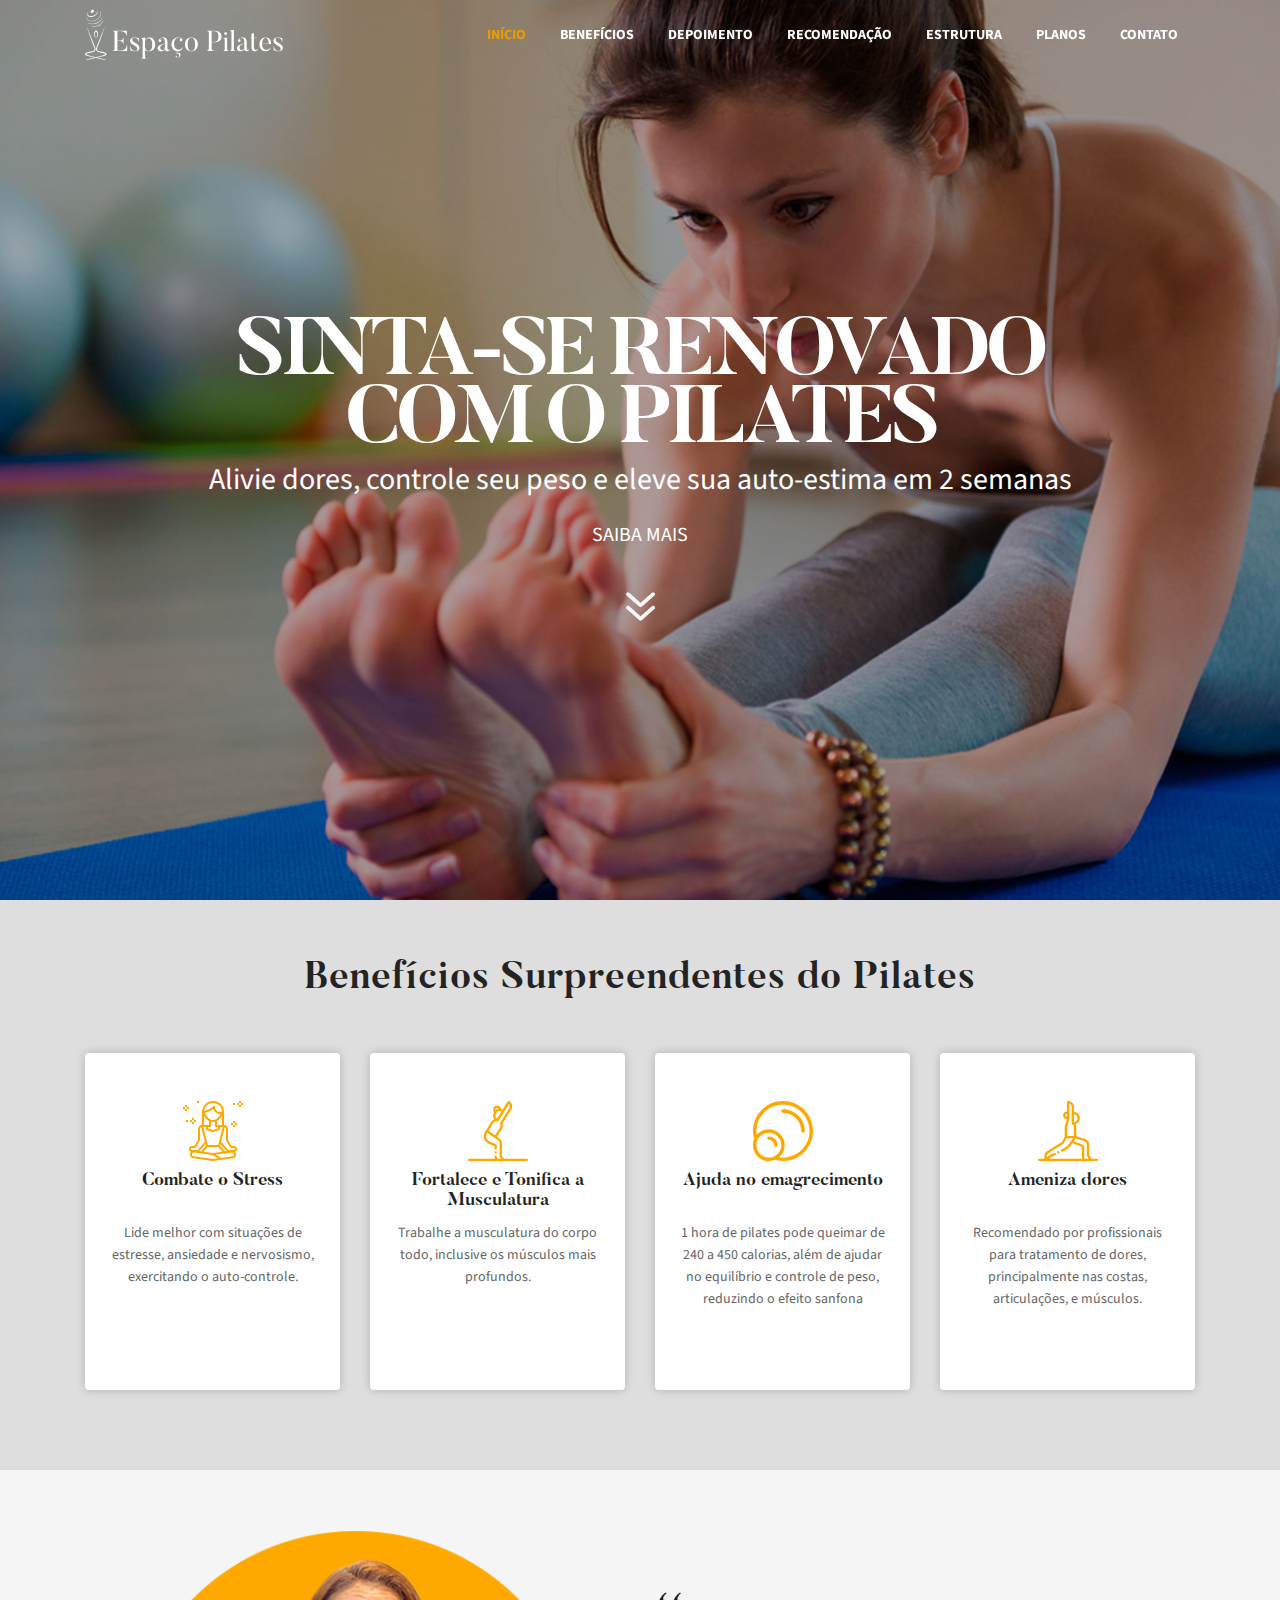
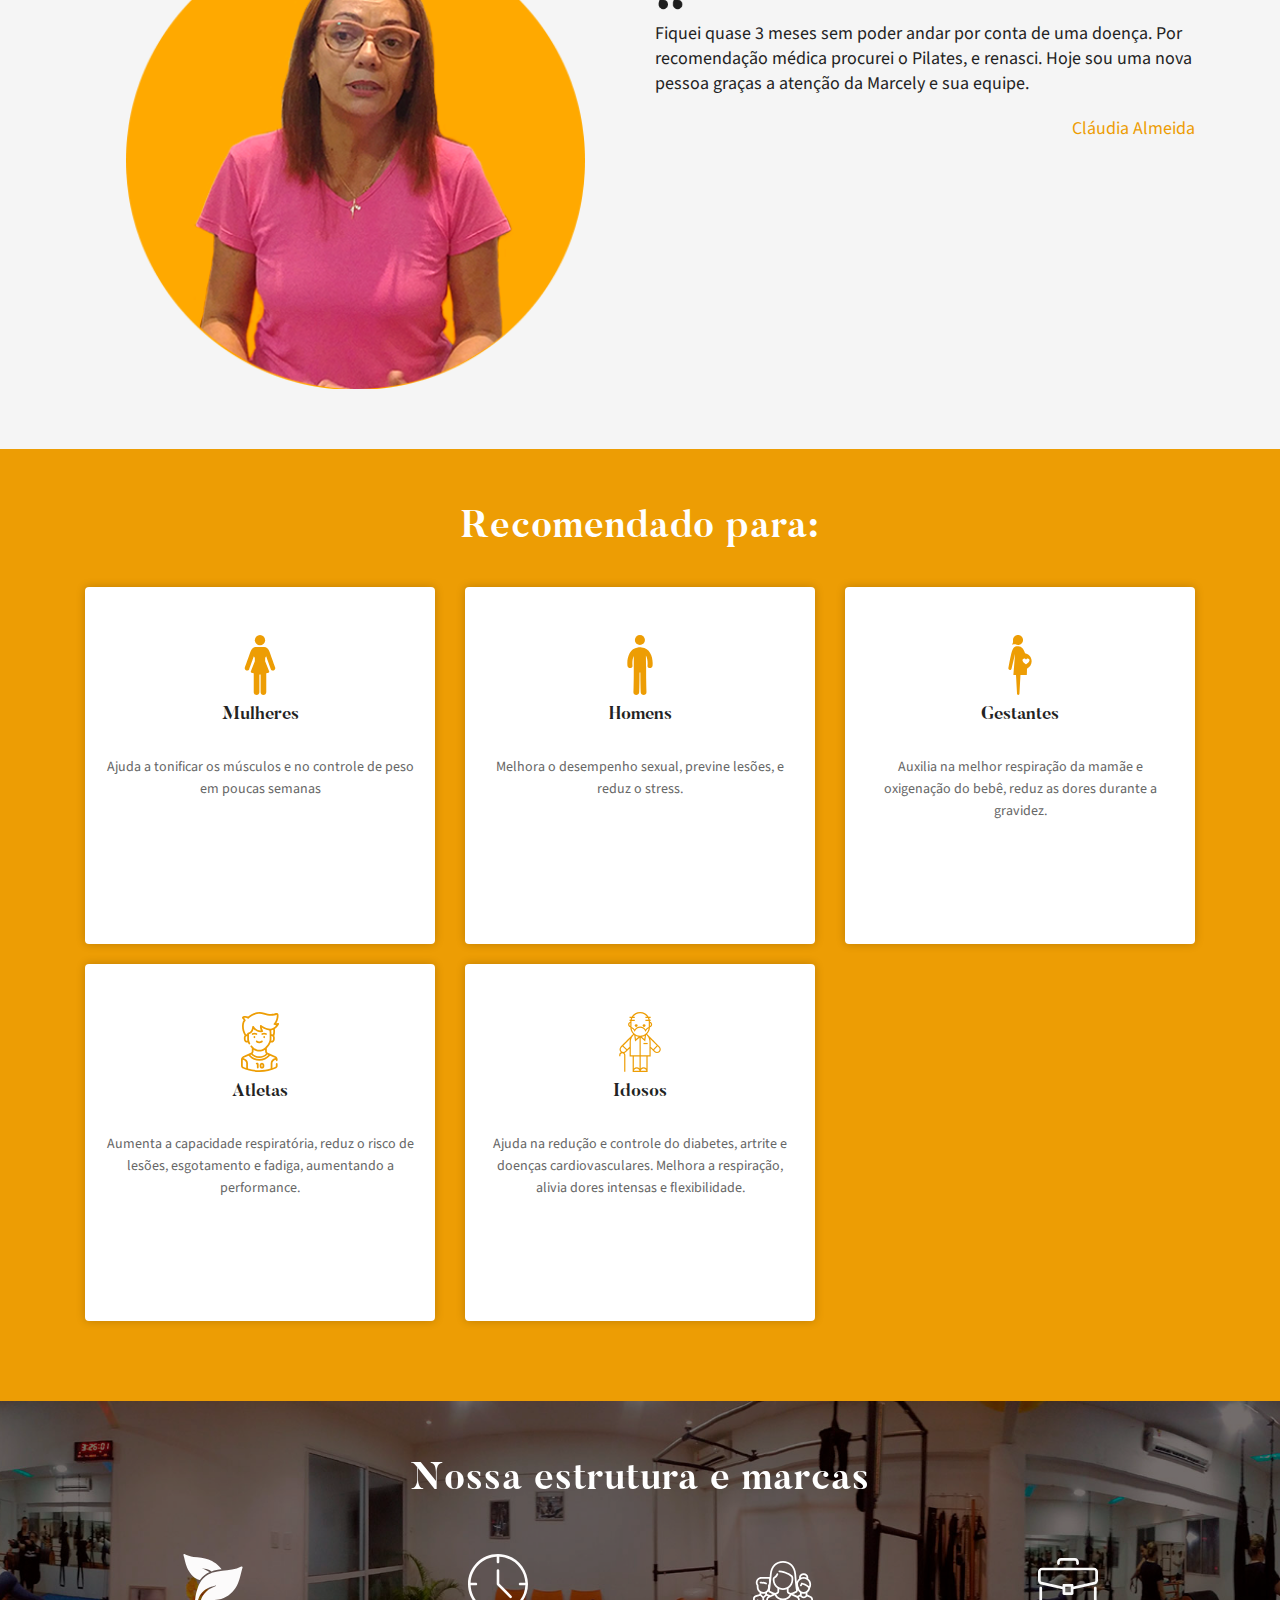
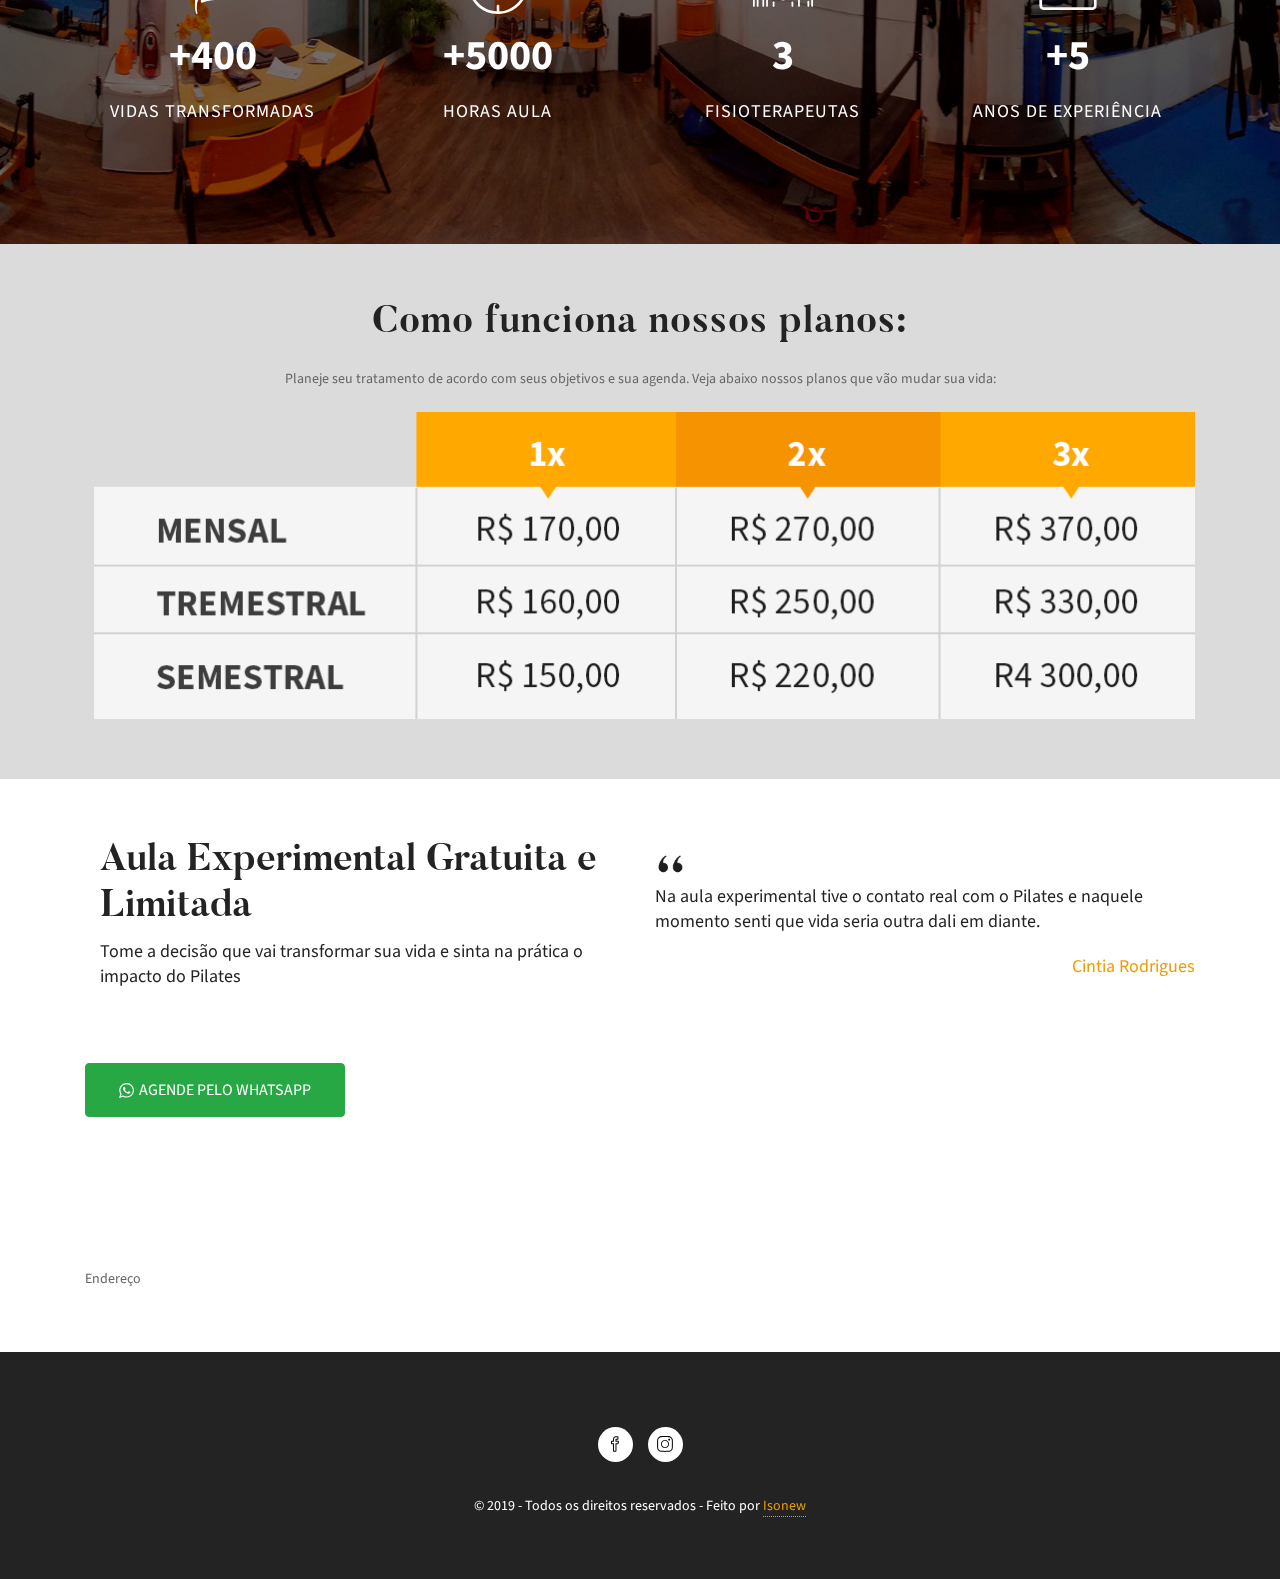
==== index.html @ d8eabe4d "Começo" ====
<!DOCTYPE html>
<html lang="pt-BR">

<head>
    <meta charset="utf-8">
    <meta name="viewport" content="width=device-width, initial-scale=1, shrink-to-fit=no">

    <title>Espaço Pilates - Bem estar e Qualidade de Vida</title>

    <meta name="google-site-verification" content="dijahSDpUQLIMA2-m_rZ0xHG1wcmXDMltN6pI7Lbz-c" />


    <meta name="description"
          content="Seja renovado com o Pilates, alivie dores, controle seu peso e eleve sua auto-estima em 2 semanas. Clique e descubra os benefícios do Pilates. Aula experimental gratuita limitada.">
    <meta name="keywords" content="pilates, fisioterapia, saúde, bem estar, auto-estima">
    <meta name="theme-color" content="#fff">
    <meta property="og:locale" content="pt_BR">
    <meta property="og:url" content="espacopilatesbelem.com.br">
    <meta property="og:title" content="Espaço Pilates - Bem estar e Qualidade de Vida">
    <meta property="og:site_name" content="Espaço Pilates - Bem estar e Qualidade de Vida">
    <meta property="og:description"
          content="Seja renovado com o Pilates, alivie dores, controle seu peso e eleve sua auto-estima em 2 semanas. Clique e descubra os benefícios do Pilates. Aula experimental gratuita limitada.">
    <meta property="og:image" content="https://espacopilatesbelem.com.br/assets/img/Facebook-og.jpg">
    <meta property="og:image:type" content="image/jpeg">
    <meta property="og:image:width" content="1200">
    <meta property="og:image:height" content="628">
    <meta property="og:type" content="website">
    <meta name="robots" content="index, follow">


    <link rel="icon" href="assets/img/favicon.png" type="image/x-icon"/>
    <link rel="shortcut icon" href="assets/img/favicon.png" type="image/x-icon"/>

    <link rel="stylesheet" type="text/css" href="assets/css/style.css">

    <script type='application/ld+json'>{
        "@context": "https:\/\/schema.org",
        "@type": "Organization",
        "url": "https:\/\/espacopilatesbelem.com.br\/",
        "sameAs": [
            "https:\/\/www.facebook.com\/espacopilatesbel\/",
            "https:\/\/www.instagram.com\/espacopilatesbelem\/"
        ],
        "@id": "https:\/\/espacopilatesbelem.com.br\/#organization",
        "name": "Espaço Pilates - Bem estar e Qualidade de Vida",
        "logo": "https:\/\/espacopilatesbelem.com.br\/assets\/img\/lgo-m.png"
    }</script>

    <!-- Google Tag Manager -->
    <script>(function(w,d,s,l,i){w[l]=w[l]||[];w[l].push({'gtm.start':
            new Date().getTime(),event:'gtm.js'});var f=d.getElementsByTagName(s)[0],
        j=d.createElement(s),dl=l!='dataLayer'?'&l='+l:'';j.async=true;j.src=
        'https://www.googletagmanager.com/gtm.js?id='+i+dl;f.parentNode.insertBefore(j,f);
    })(window,document,'script','dataLayer','GTM-WGPVQK9');</script>
    <!-- End Google Tag Manager -->

    <!-- Global site tag (gtag.js) - Google Analytics -->
    <script async src="https://www.googletagmanager.com/gtag/js?id=UA-135475677-1"></script>
    <script>
        window.dataLayer = window.dataLayer || [];
        function gtag(){dataLayer.push(arguments);}
        gtag('js', new Date());

        gtag('config', 'UA-135475677-1');
    </script>
    <!-- Facebook Pixel Code -->
    <script>
        !function(f,b,e,v,n,t,s)
        {if(f.fbq)return;n=f.fbq=function(){n.callMethod?
            n.callMethod.apply(n,arguments):n.queue.push(arguments)};
            if(!f._fbq)f._fbq=n;n.push=n;n.loaded=!0;n.version='2.0';
            n.queue=[];t=b.createElement(e);t.async=!0;
            t.src=v;s=b.getElementsByTagName(e)[0];
            s.parentNode.insertBefore(t,s)}(window, document,'script',
            'https://connect.facebook.net/en_US/fbevents.js');
        fbq('init', '808171399583040');
        fbq('track', 'PageView');
    </script>
</head>
<body>
<noscript><img height="1" width="1" style="display:none"
               src="https://www.facebook.com/tr?id=808171399583040&ev=PageView&noscript=1"
/></noscript>

<!-- End Facebook Pixel Code -->
<!-- Google Tag Manager (noscript) -->
<noscript><iframe src="https://www.googletagmanager.com/ns.html?id=GTM-WGPVQK9"
                  height="0" width="0" style="display:none;visibility:hidden"></iframe></noscript>
<!-- End Google Tag Manager (noscript) -->
<header id="header-wrap">
    <nav class="navbar navbar-expand-lg fixed-top scrolling-navbar indigo">
        <div class="container">
            <div class="navbar-header">
                <button class="navbar-toggler" type="button" data-toggle="collapse" data-target="#main-navbar"
                        aria-controls="main-navbar"
                        aria-expanded="false" aria-label="Toggle navigation">
                    <span class="navbar-toggler-icon"></span>
                    <span class="icon-menu"></span>
                    <span class="icon-menu"></span>
                    <span class="icon-menu"></span>
                </button>
                <a href="/" class="navbar-brand"><img
                        src="assets/img/lgo-w.png"
                        alt="Espaço Pilates Belém" title="Espaço Pilates Belém"></a>
                <a href="/" class="navbar-brand-alt"><img
                        src="assets/img/lgo-m.png"
                        alt="Espaço Pilates Belém" title="Espaço Pilates Belém"></a>
            </div>
            <div class="collapse navbar-collapse" id="main-navbar">
                <ul class="onepage-nev navbar-nav mr-auto w-100 justify-content-end clearfix">
                    <li class="nav-item active">
                        <a class="nav-link" href="#hero-area">
                            Início
                        </a>
                    </li>
                    <li class="nav-item">
                        <a class="nav-link" href="#beneficios">
                            Benefícios
                        </a>
                    </li>
                    <li class="nav-item">
                        <a class="nav-link" href="#depoimento">
                            Depoimento
                        </a>
                    </li>
                    <li class="nav-item">
                        <a class="nav-link" href="#recomendacao">
                            Recomendação
                        </a>
                    </li>
                    <li class="nav-item">
                        <a class="nav-link" href="#estrutura">
                            Estrutura
                        </a>
                    </li>
                    <li class="nav-item">
                        <a class="nav-link" href="#planos">
                           Planos
                        </a>
                    </li>
                    <li class="nav-item">
                        <a class="nav-link" href="#contato">
                            Contato
                        </a>
                    </li>
                </ul>
            </div>
        </div>
        <ul class="onepage-nev mobile-menu">
            <li>
                <a href="#inicio">inicio</a>
            </li>
            <li>
                <a href="#beneficios">
                    Benefícios
                </a>
            </li>
            <li>
                <a href="#depoimentos">Depoimento</a>
            </li>
            <li>
                <a href="#recomendacao">Recomendação</a>
            </li>
            <li>
                <a href="#estrutura">Estrutura</a>
            </li>
            <li>
                <a href="#planos">Planos</a>
            </li>
            <li>
                <a href="#contato">Contato</a>
            </li>
        </ul>
    </nav>
    <div id="hero-area" class="hero-area-bg">
        <div class="overlay"></div>
        <div class="container">
            <div class="row">
                <div class="col-md-12 col-sm-12 text-center">
                    <div class="contents">
                      <!--  <a href="/" class="lgo-center"><img
                       src="assets/img/simbol.png"
                       alt="Espaço Pilates Belém" title="Espaço Pilates Belém"></a>-->
                        <h1 class="head-title">Sinta-se Renovado<br> Com o Pilates</h1>
                        <p class="script-font">Alivie dores, controle seu peso e eleve sua auto-estima  em 2 semanas</p>
                        <div class="header-button">
                            <p class="arrow-b">Saiba Mais</p>
                            <a href="#beneficios"><img class="arrow bounce" src="assets/img/arrow.png"></a>
                        </div>
                    </div>
                </div>
            </div>
        </div>
    </div>
    <!-- Hero Area End -->

</header>
<!-- Header Area wrapper End -->

<!-- Services Section Start -->
<section id="beneficios" class="services section-padding" style="background: #DEDEDE">
    <h2 class="section-title">Benefícios Surpreendentes do Pilates
    </h2>
    <div class="container" style="text-align: justify; padding-bottom: 30px;">
    </div>
    <div class="container">
        <div class="row">
            <!-- Services item -->
            <div class="col-md-6 col-lg-3 col-xs-12" style="margin-bottom: 20px;">
                <div class="services-item">
                    <div class="icon">
                        <img src="assets/img/b01.svg" alt="Beneficio 1">
                    </div>
                    <div class="services-content">
                        <h3>Combate o Stress</h3>
                        <p>Lide melhor com situações de estresse, ansiedade e nervosismo,  exercitando o auto-controle.</p>
                    </div>
                </div>
            </div>
            <!-- Services item -->
            <div class="col-md-6 col-lg-3 col-xs-12" style="margin-bottom: 20px;">
                <div class="services-item">
                    <div class="icon">
                        <img src="assets/img/b02.svg" alt="Beneficio 2">
                    </div>
                    <div class="services-content">
                        <h3>Fortalece e Tonifica a Musculatura</h3>
                        <p>Trabalhe a musculatura do corpo todo, inclusive os músculos mais profundos.</p>
                    </div>
                </div>
            </div>
            <!-- Services item -->
            <div class="col-md-6 col-lg-3 col-xs-12" style="margin-bottom: 20px;">
                <div class="services-item">
                    <div class="icon">
                        <img src="assets/img/b03.svg" alt="Beneficio 3">
                    </div>
                    <div class="services-content">
                        <h3>Ajuda no emagrecimento</h3>
                        <p>1 hora de pilates pode queimar de 240 a 450 calorias, além de ajudar no equilíbrio e controle de peso, reduzindo o efeito sanfona</p>
                    </div>
                </div>
            </div>

            <div class="col-md-6 col-lg-3 col-xs-12" style="margin-bottom: 20px;">
                <div class="services-item">
                    <div class="icon">
                        <img src="assets/img/b04.svg" alt="Beneficio 4">
                    </div>
                    <div class="services-content">
                        <h3>Ameniza dores</h3>
                        <p>Recomendado por profissionais para tratamento de dores, principalmente nas costas, articulações, e músculos.
                        </p>
                    </div>
                </div>
            </div>
        </div>
    </div>
</section>

<!-- sobre Section Start -->
<section id="depoimento" class="section-padding">
    <div class="container">
        <div class="row">
            <div class="col-lg-6 col-md-6 col-sm-12 col-xs-12">
                <div class="img-thumb">
                    <img src="assets/img/Depoimento.png" style="width:100%;max-width: 85%" alt="Depoimento">
                </div>
            </div>
            <div class="col-lg-6 col-md-6 col-sm-12 col-xs-12">
                <div class="profile-wrapper">
                    <span></span>
                    <p>Fiquei quase 3 meses sem poder andar por conta de uma doença. Por recomendação médica procurei o Pilates, e renasci. Hoje sou uma nova pessoa graças a atenção da Marcely e sua equipe.</p>
                    <p class="d-nome">Cláudia Almeida</p>
                </div>

            </div>
        </div>
    </div>
</section>


<!-- Services Section Start -->
<section id="recomendacao" class="services section-padding">
    <h2 class="section-title" style="color: #fff!important;margin-bottom: 40px">Recomendado para:</h2>

    <div class="container">
        <div class="row">
            <!-- Services item -->
            <div class="col-md-4 col-lg-4 col-xs-12" style="margin-bottom: 20px;">
                <div class="services-item">
                    <div class="icon">
                        <img src="assets/img/girl.svg" alt="Beneficio 1">
                    </div>
                    <div class="services-content">
                        <h3>Mulheres</h3>
                        <p>Ajuda a tonificar os músculos e no controle de peso em poucas semanas</p>
                    </div>
                </div>
            </div>
            <!-- Services item -->
            <div class="col-md-4 col-lg-4 col-xs-12" style="margin-bottom: 20px;">
                <div class="services-item">
                    <div class="icon">
                        <img src="assets/img/standing-up-man-.svg" alt="Beneficio 1">
                    </div>
                    <div class="services-content">
                        <h3>Homens</h3>
                        <p>Melhora o desempenho sexual, previne lesões, e reduz o stress.</p>
                    </div>
                </div>
            </div>
            <!-- Services item -->
            <div class="col-md-4 col-lg-4 col-xs-12" style="margin-bottom: 20px;">
                <div class="services-item">
                    <div class="icon">
                        <img src="assets/img/pregnant-woman.svg" alt="Beneficio 1">
                    </div>
                    <div class="services-content">
                        <h3>Gestantes</h3>
                        <p>Auxilia na melhor respiração da mamãe e oxigenação do bebê, reduz as dores durante a gravidez.
                        </p>
                    </div>
                </div>
            </div>

            <div class="col-md-4 col-lg-4 col-xs-12" style="margin-bottom: 20px;">
                <div class="services-item">
                    <div class="icon">
                        <img src="assets/img/soccer-player.svg" alt="Beneficio 1">
                    </div>
                    <div class="services-content">
                        <h3>Atletas</h3>
                        <p>Aumenta a capacidade respiratória, reduz o risco de lesões, esgotamento e fadiga, aumentando a performance.</p>
                    </div>
                </div>
            </div>

            <div class="col-md-4 col-lg-4 col-xs-12" style="margin-bottom: 20px;">
                <div class="services-item">
                    <div class="icon">
                        <img src="assets/img/old-man.svg" alt="Beneficio 1">
                    </div>
                    <div class="services-content">
                        <h3>Idosos</h3>
                        <p>Ajuda na redução e controle do diabetes, artrite e doenças cardiovasculares. Melhora a respiração, alivia dores intensas e flexibilidade.
                        </p>
                    </div>
                </div>
            </div>
        </div>
    </div>
</section>

<section id="estrutura" class="counter-section section-padding">
    <h2 class="section-title" style="color: #fff!important;">Nossa estrutura e marcas</h2>
    <div class="container">
        <div class="row">
            <div class="col-md-3 col-sm-6 work-counter-widget text-center">
                <div class="counter">
                    <div class="icon"><img
                            src="assets/img/m1.svg"
                            style="width:60px; height:60px;" alt="Entrega"></div>
                    <div class="counterUp mais">400</div>
                    <p>Vidas transformadas</p>
                </div>
            </div>

            <div class="col-md-3 col-sm-6 work-counter-widget text-center">
                <div class="counter">
                    <div class="icon"><img
                            src="assets/img/m2.svg"
                            style="width:60px; height:60px;" alt="Experiência"></div>
                    <div class="counterUp mais">5000</div>
                    <p>horas aula</p>
                </div>
            </div>

            <div class="col-md-3 col-sm-6 work-counter-widget text-center">
                <div class="counter">
                    <div class="icon"><img class="r03"
                                           src="assets/img/m3.svg"
                                           style="width:60px; height:60px;" alt="Número um em São Luis"></div>
                    <div class="counterUp">3</div>
                    <p>Fisioterapeutas</p>
                </div>
            </div>

            <div class="col-md-3 col-sm-6 work-counter-widget text-center">
                <div class="counter">
                    <div class="icon"><img
                            src="assets/img/m4.svg"
                            style="width: 60px; height: 60px" alt="Referência em qualidade"></div>
                    <div class="counterUp mais">5</div>
                    <p>Anos de experiência</p>
                </div>
            </div>
        </div>
    </div>
</section>

<section id="planos" class="counter-section section-padding">
    <h2 class="section-title">Como funciona nossos planos:</h2>
    <p style="text-align: center; margin-bottom: 20px">Planeje seu tratamento de acordo com seus objetivos e sua agenda. Veja abaixo nossos planos que vão mudar sua vida:
    </p>
    <div class="container">
        <div class="row">
            <div class="col-lg-12">
              <img class="planos-desk" src="assets/img/planos.png" alt="Planos">
            </div>
        </div>
    </div>
</section>


<section id="contato" class="section-padding">
    <div class="contato-form">
        <div class="container">
            <div class="row contato-form-area">
                <div class="col-md-6 col-lg-6 col-sm-12">
                    <div class="contato-block">
                        <h2>Aula Experimental Gratuita e Limitada</h2>
                        <p class="t-c">Tome a decisão que vai transformar sua vida e sinta na prática o impacto do Pilates</p>
                        <div class="row">
                            <a class="btn  btn-success btn-lg" style="margin-top: 10%"
                               onClick="fbq('track', 'Whatsapp-home');" id="whatsapp-home"
                               href="https://api.whatsapp.com/send?phone=+559184132294&text=Te%20conheci%20pela%20internet.%20Quero%20mais%20informa%C3%A7%C3%B5es."><img
                                    style="width: 15px; height: 15px; margin-right: 5px" src="data:image/svg+xml;base64,
                               [base64]">Agende pelo Whatsapp</a>
                        </div>
                    </div>
                </div>
                <div class="col-md-6 col-lg-6 col-sm-12">
                    <div class="footer-right-area">
                        <div class="profile-wrapper">
                            <span></span>
                            <p>Na aula experimental tive o contato real com o Pilates e naquele momento senti que vida seria outra dali em diante.</p>
                            <p class="d-nome">Cintia Rodrigues</p>
                        </div>
                    </div>
                </div>
                 <div class="col-md-12">
                     <object style="border:0; height: 450px; width: 100%;"
                             data="https://www.google.com/maps/embed?pb=!1m18!1m12!1m3!1d3988.555953709245!2d-48.47093098465901!3d-1.4413361362229276!2m3!1f0!2f0!3f0!3m2!1i1024!2i768!4f13.1!3m3!1m2!1s0x92a48c1755d81843%3A0x40f78cef1a746e68!2sTravessa+Curuz%C3%BA%2C+1416+-+Marco%2C+Bel%C3%A9m+-+PA%2C+66085-431!5e0!3m2!1spt-BR!2sbr!4v1551386532780">
                         Endereço
                     </object>
                 </div>
            </div>
        </div>
    </div>
</section>
<!-- contato Section End -->

<!-- Footer Section Start -->
<footer class="footer-area section-padding">
    <div class="container">
        <div class="row">
            <div class="col-md-12">
                <div class="footer-text text-center" data-wow-delay="0.3s">
                    <ul class="social-icon">
                        <li>
                            <a class="facebook"
                               href="https://www.facebook.com/espacopilatesbel/"><i
                                    class="icon-social-facebook"></i></a>
                        </li>
                        <li>
                            <a class="instagram"
                               href="https://www.instagram.com/espacopilatesbelem/"><i
                                    class="icon-social-instagram"></i></a>
                        </li>
                    </ul>
                    <p>© 2019 - Todos os direitos reservados - Feito por <a href="http://isonew.digital">Isonew</a></p>
                </div>
            </div>
        </div>
    </div>
</footer>
<!-- Footer Section End -->

<!-- Go to Top Link -->
<a href="#" class="back-to-top">
    <i class="icon-arrow-up"></i>
</a>
<script src="assets/js/scripts.js"></script>
</body>
</html>
---- assets/css/style.css ----
@charset "UTF-8";
@import url(https://fonts.googleapis.com/css?family=Shadows+Into+Light|Source+Sans+Pro:400,700);

@font-face {
    font-family: butler;
    src: url(../fonts/butler-bold.otf);
}

@keyframes bounce {
    from,
    20%,
    53%,
    80%,
    to {
        animation-timing-function: cubic-bezier(0.215, 0.61, 0.355, 1);
        transform: translate3d(0, 0, 0);
    }

    40%,
    43% {
        animation-timing-function: cubic-bezier(0.755, 0.05, 0.855, 0.06);
        transform: translate3d(0, -30px, 0);
    }

    70% {
        animation-timing-function: cubic-bezier(0.755, 0.05, 0.855, 0.06);
        transform: translate3d(0, -15px, 0);
    }

    90% {
        transform: translate3d(0, -4px, 0);
    }
}

.bounce {
    animation-name: bounce;
    transform-origin: bottom center;
    animation-iteration-count: infinite;
    animation-duration: 1.5s;
}
.btn-group-vertical, .card, .card-deck, .card-group, .form-inline, .list-group, .modal-content, .navbar-nav, .progress-bar {
    -webkit-box-direction: normal
}

.badge, progress, sub, sup {
    vertical-align: baseline
}

.popover, .tooltip, address {
    font-style: normal
}

.breadcrumb, .carousel-indicators, .dropdown-menu, .nav, .navbar-nav, .pagination, .slicknav_nav, .slicknav_nav ul, .timeline li, ol, ol li, ul, ul li {
    list-style: none
}

dl, ol, p, pre, ul {
    margin-top: 0
}

address, dl, ol, p, pre, ul {
    margin-bottom: 1rem
}

body, caption {
    text-align: left
}

dd, label {
    margin-bottom: .5rem
}

pre, textarea {
    overflow: auto
}

html, pre {
    -ms-overflow-style: scrollbar
}

article, aside, dialog, figcaption, figure, footer, header, hgroup, legend, main, nav, section {
    display: block
}

address, legend {
    line-height: inherit
}

label, output {
    display: inline-block
}

button, hr, input {
    overflow: visible
}

.btn-outline-danger, .btn-outline-dark, .btn-outline-info, .btn-outline-light, .btn-outline-primary, .btn-outline-success, .btn-outline-warning, .btn:not(:disabled):not(.disabled).active, .btn:not(:disabled):not(.disabled):active {
    background-image: none
}

.dropdown-menu, .form-control, .modal-content, .popover {
    background-clip: padding-box
}

:root {
    --blue: #007BFF;
    --indigo: #6610F2;
    --purple: #6F42C1;
    --pink: #E83E8C;
    --red: #DC3545;
    --orange: #FD7E14;
    --yellow: #FFC107;
    --green: #28A745;
    --teal: #20C997;
    --cyan: #17A2B8;
    --white: #FFF;
    --gray: #6C757D;
    --gray-dark: #343A40;
    --primary: #007BFF;
    --secondary: #6C757D;
    --success: #28A745;
    --info: #17A2B8;
    --warning: #FFC107;
    --danger: #DC3545;
    --light: #F8F9FA;
    --dark: #343A40;
    --breakpoint-xs: 0;
    --breakpoint-sm: 576px;
    --breakpoint-md: 768px;
    --breakpoint-lg: 992px;
    --breakpoint-xl: 1200px;
    --font-family-sans-serif: -apple-system, BlinkMacSystemFont, "Segoe UI", Roboto, "Helvetica Neue", Arial, sans-serif, "Apple Color Emoji", "Segoe UI Emoji", "Segoe UI Symbol";
    --font-family-monospace: SFMono-Regular, Menlo, Monaco, Consolas, "Liberation Mono", "Courier New", monospace
}

*, ::after, ::before {
    box-sizing: border-box
}

html {
    font-family: sans-serif;
    line-height: 1.15;
    -webkit-text-size-adjust: 100%;
    -ms-text-size-adjust: 100%;
    -webkit-tap-highlight-color: transparent
}

body {
    margin: 0;
    background-color: #FFF
}

[tabindex="-1"]:focus {
    outline: 0 !important
}

h1, h2, h3, h4, h5, h6 {
    margin-top: 0;
    color: #232323 !important;
    font-family: butler!important;
}

abbr[data-original-title], abbr[title] {
    -webkit-text-decoration: underline dotted;
    text-decoration: underline dotted;
    cursor: help;
    border-bottom: 0
}

.btn:focus, .btn:hover, a, a:not([href]):not([tabindex]), a:not([href]):not([tabindex]):focus, a:not([href]):not([tabindex]):hover {
    text-decoration: none
}

.btn:not(:disabled):not(.disabled), .navbar-toggler:not(:disabled):not(.disabled), .page-link:not(:disabled):not(.disabled), summary {
    cursor: pointer
}

ol ol, ol ul, ul ol, ul ul {
    margin-bottom: 0
}

dt {
    font-weight: 700
}

dd {
    margin-left: 0
}

blockquote, figure {
    margin: 0 0 1rem
}

dfn {
    font-style: italic
}

b, strong {
    font-weight: bolder
}

small {
    font-size: 80%
}

sub, sup {
    position: relative;
    font-size: 75%;
    line-height: 0
}

sub {
    bottom: -.25em
}

sup {
    top: -.5em
}

a {
    color: #007BFF;
    background-color: transparent;
    -webkit-text-decoration-skip: objects
}

a:hover {
    color: #0056B3
}

a:not([href]):not([tabindex]):focus {
    outline: 0
}

code, kbd, pre, samp {
    font-size: 1em
}

img {
    vertical-align: middle;
    border-style: none
}

svg:not(:root) {
    overflow: hidden
}

table {
    border-collapse: collapse
}

caption {
    padding-top: .75rem;
    padding-bottom: .75rem;
    color: #6C757D;
    caption-side: bottom
}

th {
    text-align: inherit
}

button {
    border-radius: 0
}

button, input, optgroup, select, textarea {
    margin: 0;
    font-family: inherit;
    font-size: inherit;
    line-height: inherit
}

button, select {
    text-transform: none
}

[type=reset], [type=submit], button, html [type=button] {
    -webkit-appearance: button
}

[type=button]::-moz-focus-inner, [type=reset]::-moz-focus-inner, [type=submit]::-moz-focus-inner, button::-moz-focus-inner {
    padding: 0;
    border-style: none
}

input[type=checkbox], input[type=radio] {
    box-sizing: border-box;
    padding: 0
}

input[type=date], input[type=datetime-local], input[type=month], input[type=time] {
    -webkit-appearance: listbox
}

textarea {
    resize: vertical
}

fieldset {
    min-width: 0;
    padding: 0;
    margin: 0;
    border: 0
}

legend {
    width: 100%;
    max-width: 100%;
    padding: 0;
    margin-bottom: .5rem;
    font-size: 1.5rem;
    color: inherit;
    white-space: normal
}

.badge, .btn, .dropdown-header, .dropdown-item, .input-group-text, .navbar-brand {
    white-space: nowrap
}

[type=number]::-webkit-inner-spin-button, [type=number]::-webkit-outer-spin-button {
    height: auto
}

[type=search] {
    outline-offset: -2px;
    -webkit-appearance: none
}

[type=search]::-webkit-search-cancel-button, [type=search]::-webkit-search-decoration {
    -webkit-appearance: none
}

::-webkit-file-upload-button {
    font: inherit;
    -webkit-appearance: button
}

.display-1, .display-2, .display-3, .display-4 {
    line-height: 1.2
}

summary {
    display: list-item
}

template {
    display: none
}

[hidden] {
    display: none !important
}

.h1, .h2, .h3, .h4, .h5, .h6, h1, h2, h3, h4, h5, h6 {
    margin-bottom: .5rem;
    font-family: inherit;
    font-weight: 500;
    line-height: 1.2;
    color: inherit
}

.blockquote, hr {
    margin-bottom: 1rem
}

.display-1, .display-2, .display-3, .display-4, .lead {
    font-weight: 300
}

.h1, h1 {
    font-size: 2.5rem
}

.h2, h2 {
    font-size: 2rem
}

.h3, h3 {
    font-size: 1.75rem
}

.h4, h4 {
    font-size: 1.5rem
}

.h5, h5 {
    font-size: 1.25rem
}

.h6, h6 {
    font-size: 1rem
}

.lead {
    font-size: 1.25rem
}

.display-1 {
    font-size: 6rem
}

.display-2 {
    font-size: 5.5rem
}

.display-3 {
    font-size: 4.5rem
}

.display-4 {
    font-size: 3.5rem
}

hr {
    box-sizing: content-box;
    height: 0;
    margin-top: 1rem;
    border: 0;
    border-top: 1px solid rgba(0, 0, 0, .1)
}

.img-fluid, .img-thumbnail {
    max-width: 100%;
    height: auto;
    width: 100%
}

.img-thumbnail img {
    width: 100%
}

.small, small {
    font-size: 80%;
    font-weight: 400
}

.mark, mark {
    padding: .2em;
    background-color: #FCF8E3
}

.list-inline, .list-unstyled {
    padding-left: 0;
    list-style: none
}

.list-inline-item {
    display: inline-block
}

.list-inline-item:not(:last-child) {
    margin-right: .5rem
}

.initialism {
    font-size: 90%;
    text-transform: uppercase
}

.blockquote {
    font-size: 1.25rem
}

.blockquote-footer {
    display: block;
    font-size: 80%;
    color: #6C757D
}

.blockquote-footer::before {
    content: "\2014 \00A0"
}

.img-thumbnail {
    padding: .25rem;
    background-color: #FFF;
    border: 1px solid #DEE2E6;
    border-radius: .25rem
}

.figure {
    display: inline-block
}

.figure-img {
    margin-bottom: .5rem;
    line-height: 1
}

.figure-caption {
    font-size: 90%;
    color: #6C757D
}

code, kbd {
    font-size: 87.5%
}

a > code, pre code {
    color: inherit
}

code, kbd, pre, samp {
    font-family: SFMono-Regular, Menlo, Monaco, Consolas, "Liberation Mono", "Courier New", monospace
}

code {
    color: #E83E8C;
    word-break: break-word
}

kbd {
    padding: .2rem .4rem;
    color: #FFF;
    background-color: #212529;
    border-radius: .2rem
}

kbd kbd {
    padding: 0;
    font-size: 100%;
    font-weight: 700
}

.container, .container-fluid {
    padding-right: 15px;
    padding-left: 15px;
    margin-right: auto;
    margin-left: auto;
    width: 100%
}

pre {
    display: block;
    font-size: 87.5%;
    color: #212529
}

pre code {
    font-size: inherit;
    word-break: normal
}

.pre-scrollable {
    max-height: 340px;
    overflow-y: scroll
}

@media (min-width: 576px) {
    .container {
        max-width: 540px
    }
}

@media (min-width: 768px) {
    .container {
        max-width: 720px
    }
}

@media (min-width: 992px) {
    .container {
        max-width: 960px
    }
}

@media (min-width: 1200px) {
    .container {
        max-width: 1140px
    }
}

.row {
    display: -webkit-box;
    display: -ms-flexbox;
    display: flex;
    -ms-flex-wrap: wrap;
    flex-wrap: wrap;
    margin-right: -15px;
    margin-left: -15px
}

.no-gutters {
    margin-right: 0;
    margin-left: 0
}

.no-gutters > .col, .no-gutters > [class*=col-] {
    padding-right: 0;
    padding-left: 0
}

.col, .col-1, .col-10, .col-11, .col-12, .col-2, .col-3, .col-4, .col-5, .col-6, .col-7, .col-8, .col-9, .col-auto, .col-lg, .col-lg-1, .col-lg-10, .col-lg-11, .col-lg-12, .col-lg-2, .col-lg-3, .col-lg-4, .col-lg-5, .col-lg-6, .col-lg-7, .col-lg-8, .col-lg-9, .col-lg-auto, .col-md, .col-md-1, .col-md-10, .col-md-11, .col-md-12, .col-md-2, .col-md-3, .col-md-4, .col-md-5, .col-md-6, .col-md-7, .col-md-8, .col-md-9, .col-md-auto, .col-sm, .col-sm-1, .col-sm-10, .col-sm-11, .col-sm-12, .col-sm-2, .col-sm-3, .col-sm-4, .col-sm-5, .col-sm-6, .col-sm-7, .col-sm-8, .col-sm-9, .col-sm-auto, .col-xl, .col-xl-1, .col-xl-10, .col-xl-11, .col-xl-12, .col-xl-2, .col-xl-3, .col-xl-4, .col-xl-5, .col-xl-6, .col-xl-7, .col-xl-8, .col-xl-9, .col-xl-auto {
    position: relative;
    width: 100%;
    min-height: 1px;
    padding-right: 15px;
    padding-left: 15px
}

.col {
    -ms-flex-preferred-size: 0;
    flex-basis: 0;
    -webkit-box-flex: 1;
    -ms-flex-positive: 1;
    flex-grow: 1;
    max-width: 100%
}

.col-1, .col-auto {
    -webkit-box-flex: 0
}

.col-auto {
    -ms-flex: 0 0 auto;
    flex: 0 0 auto;
    width: auto;
    max-width: none
}

.col-1 {
    -ms-flex: 0 0 8.333333%;
    flex: 0 0 8.333333%;
    max-width: 8.333333%
}

.col-2, .col-3 {
    -webkit-box-flex: 0
}

.col-2 {
    -ms-flex: 0 0 16.666667%;
    flex: 0 0 16.666667%;
    max-width: 16.666667%
}

.col-3 {
    -ms-flex: 0 0 25%;
    flex: 0 0 25%;
    max-width: 25%
}

.col-4, .col-5 {
    -webkit-box-flex: 0
}

.col-4 {
    -ms-flex: 0 0 33.333333%;
    flex: 0 0 33.333333%;
    max-width: 33.333333%
}

.col-5 {
    -ms-flex: 0 0 41.666667%;
    flex: 0 0 41.666667%;
    max-width: 41.666667%
}

.col-6, .col-7 {
    -webkit-box-flex: 0
}

.col-6 {
    -ms-flex: 0 0 50%;
    flex: 0 0 50%;
    max-width: 50%
}

.col-7 {
    -ms-flex: 0 0 58.333333%;
    flex: 0 0 58.333333%;
    max-width: 58.333333%
}

.col-8, .col-9 {
    -webkit-box-flex: 0
}

.col-8 {
    -ms-flex: 0 0 66.666667%;
    flex: 0 0 66.666667%;
    max-width: 66.666667%
}

.col-9 {
    -ms-flex: 0 0 75%;
    flex: 0 0 75%;
    max-width: 75%
}

.col-10, .col-11 {
    -webkit-box-flex: 0
}

.col-10 {
    -ms-flex: 0 0 83.333333%;
    flex: 0 0 83.333333%;
    max-width: 83.333333%
}

.col-11 {
    -ms-flex: 0 0 91.666667%;
    flex: 0 0 91.666667%;
    max-width: 91.666667%
}

.col-12 {
    -webkit-box-flex: 0;
    -ms-flex: 0 0 100%;
    flex: 0 0 100%;
    max-width: 100%
}

.order-first {
    -webkit-box-ordinal-group: 0;
    -ms-flex-order: -1;
    order: -1
}

.order-last {
    -webkit-box-ordinal-group: 14;
    -ms-flex-order: 13;
    order: 13
}

.order-0 {
    -webkit-box-ordinal-group: 1;
    -ms-flex-order: 0;
    order: 0
}

.order-1 {
    -webkit-box-ordinal-group: 2;
    -ms-flex-order: 1;
    order: 1
}

.order-2 {
    -webkit-box-ordinal-group: 3;
    -ms-flex-order: 2;
    order: 2
}

.order-3 {
    -webkit-box-ordinal-group: 4;
    -ms-flex-order: 3;
    order: 3
}

.order-4 {
    -webkit-box-ordinal-group: 5;
    -ms-flex-order: 4;
    order: 4
}

.order-5 {
    -webkit-box-ordinal-group: 6;
    -ms-flex-order: 5;
    order: 5
}

.order-6 {
    -webkit-box-ordinal-group: 7;
    -ms-flex-order: 6;
    order: 6
}

.order-7 {
    -webkit-box-ordinal-group: 8;
    -ms-flex-order: 7;
    order: 7
}

.order-8 {
    -webkit-box-ordinal-group: 9;
    -ms-flex-order: 8;
    order: 8
}

.order-9 {
    -webkit-box-ordinal-group: 10;
    -ms-flex-order: 9;
    order: 9
}

.order-10 {
    -webkit-box-ordinal-group: 11;
    -ms-flex-order: 10;
    order: 10
}

.order-11 {
    -webkit-box-ordinal-group: 12;
    -ms-flex-order: 11;
    order: 11
}

.order-12 {
    -webkit-box-ordinal-group: 13;
    -ms-flex-order: 12;
    order: 12
}

.offset-1 {
    margin-left: 8.333333%
}

.offset-2 {
    margin-left: 16.666667%
}

.offset-3 {
    margin-left: 25%
}

.offset-4 {
    margin-left: 33.333333%
}

.offset-5 {
    margin-left: 41.666667%
}

.offset-6 {
    margin-left: 50%
}

.offset-7 {
    margin-left: 58.333333%
}

.offset-8 {
    margin-left: 66.666667%
}

.offset-9 {
    margin-left: 75%
}

.offset-10 {
    margin-left: 83.333333%
}

.offset-11 {
    margin-left: 91.666667%
}

@media (min-width: 576px) {
    .col-sm {
        -ms-flex-preferred-size: 0;
        flex-basis: 0;
        -webkit-box-flex: 1;
        -ms-flex-positive: 1;
        flex-grow: 1;
        max-width: 100%
    }

    .col-sm-auto {
        -webkit-box-flex: 0;
        -ms-flex: 0 0 auto;
        flex: 0 0 auto;
        width: auto;
        max-width: none
    }

    .col-sm-1 {
        -webkit-box-flex: 0;
        -ms-flex: 0 0 8.333333%;
        flex: 0 0 8.333333%;
        max-width: 8.333333%
    }

    .col-sm-2 {
        -webkit-box-flex: 0;
        -ms-flex: 0 0 16.666667%;
        flex: 0 0 16.666667%;
        max-width: 16.666667%
    }

    .col-sm-3 {
        -webkit-box-flex: 0;
        -ms-flex: 0 0 25%;
        flex: 0 0 25%;
        max-width: 25%
    }

    .col-sm-4 {
        -webkit-box-flex: 0;
        -ms-flex: 0 0 33.333333%;
        flex: 0 0 33.333333%;
        max-width: 33.333333%
    }

    .col-sm-5 {
        -webkit-box-flex: 0;
        -ms-flex: 0 0 41.666667%;
        flex: 0 0 41.666667%;
        max-width: 41.666667%
    }

    .col-sm-6 {
        -webkit-box-flex: 0;
        -ms-flex: 0 0 50%;
        flex: 0 0 50%;
        max-width: 50%
    }

    .col-sm-7 {
        -webkit-box-flex: 0;
        -ms-flex: 0 0 58.333333%;
        flex: 0 0 58.333333%;
        max-width: 58.333333%
    }

    .col-sm-8 {
        -webkit-box-flex: 0;
        -ms-flex: 0 0 66.666667%;
        flex: 0 0 66.666667%;
        max-width: 66.666667%
    }

    .col-sm-9 {
        -webkit-box-flex: 0;
        -ms-flex: 0 0 75%;
        flex: 0 0 75%;
        max-width: 75%
    }

    .col-sm-10 {
        -webkit-box-flex: 0;
        -ms-flex: 0 0 83.333333%;
        flex: 0 0 83.333333%;
        max-width: 83.333333%
    }

    .col-sm-11 {
        -webkit-box-flex: 0;
        -ms-flex: 0 0 91.666667%;
        flex: 0 0 91.666667%;
        max-width: 91.666667%
    }

    .col-sm-12 {
        -webkit-box-flex: 0;
        -ms-flex: 0 0 100%;
        flex: 0 0 100%;
        max-width: 100%
    }

    .order-sm-first {
        -webkit-box-ordinal-group: 0;
        -ms-flex-order: -1;
        order: -1
    }

    .order-sm-last {
        -webkit-box-ordinal-group: 14;
        -ms-flex-order: 13;
        order: 13
    }

    .order-sm-0 {
        -webkit-box-ordinal-group: 1;
        -ms-flex-order: 0;
        order: 0
    }

    .order-sm-1 {
        -webkit-box-ordinal-group: 2;
        -ms-flex-order: 1;
        order: 1
    }

    .order-sm-2 {
        -webkit-box-ordinal-group: 3;
        -ms-flex-order: 2;
        order: 2
    }

    .order-sm-3 {
        -webkit-box-ordinal-group: 4;
        -ms-flex-order: 3;
        order: 3
    }

    .order-sm-4 {
        -webkit-box-ordinal-group: 5;
        -ms-flex-order: 4;
        order: 4
    }

    .order-sm-5 {
        -webkit-box-ordinal-group: 6;
        -ms-flex-order: 5;
        order: 5
    }

    .order-sm-6 {
        -webkit-box-ordinal-group: 7;
        -ms-flex-order: 6;
        order: 6
    }

    .order-sm-7 {
        -webkit-box-ordinal-group: 8;
        -ms-flex-order: 7;
        order: 7
    }

    .order-sm-8 {
        -webkit-box-ordinal-group: 9;
        -ms-flex-order: 8;
        order: 8
    }

    .order-sm-9 {
        -webkit-box-ordinal-group: 10;
        -ms-flex-order: 9;
        order: 9
    }

    .order-sm-10 {
        -webkit-box-ordinal-group: 11;
        -ms-flex-order: 10;
        order: 10
    }

    .order-sm-11 {
        -webkit-box-ordinal-group: 12;
        -ms-flex-order: 11;
        order: 11
    }

    .order-sm-12 {
        -webkit-box-ordinal-group: 13;
        -ms-flex-order: 12;
        order: 12
    }

    .offset-sm-0 {
        margin-left: 0
    }

    .offset-sm-1 {
        margin-left: 8.333333%
    }

    .offset-sm-2 {
        margin-left: 16.666667%
    }

    .offset-sm-3 {
        margin-left: 25%
    }

    .offset-sm-4 {
        margin-left: 33.333333%
    }

    .offset-sm-5 {
        margin-left: 41.666667%
    }

    .offset-sm-6 {
        margin-left: 50%
    }

    .offset-sm-7 {
        margin-left: 58.333333%
    }

    .offset-sm-8 {
        margin-left: 66.666667%
    }

    .offset-sm-9 {
        margin-left: 75%
    }

    .offset-sm-10 {
        margin-left: 83.333333%
    }

    .offset-sm-11 {
        margin-left: 91.666667%
    }
}

@media (min-width: 768px) {
    .col-md {
        -ms-flex-preferred-size: 0;
        flex-basis: 0;
        -webkit-box-flex: 1;
        -ms-flex-positive: 1;
        flex-grow: 1;
        max-width: 100%
    }

    .col-md-auto {
        -webkit-box-flex: 0;
        -ms-flex: 0 0 auto;
        flex: 0 0 auto;
        width: auto;
        max-width: none
    }

    .col-md-1 {
        -webkit-box-flex: 0;
        -ms-flex: 0 0 8.333333%;
        flex: 0 0 8.333333%;
        max-width: 8.333333%
    }

    .col-md-2 {
        -webkit-box-flex: 0;
        -ms-flex: 0 0 16.666667%;
        flex: 0 0 16.666667%;
        max-width: 16.666667%
    }

    .col-md-3 {
        -webkit-box-flex: 0;
        -ms-flex: 0 0 25%;
        flex: 0 0 25%;
        max-width: 25%
    }

    .col-md-4 {
        -webkit-box-flex: 0;
        -ms-flex: 0 0 33.333333%;
        flex: 0 0 33.333333%;
        max-width: 33.333333%
    }

    .col-md-5 {
        -webkit-box-flex: 0;
        -ms-flex: 0 0 41.666667%;
        flex: 0 0 41.666667%;
        max-width: 41.666667%
    }

    .col-md-6 {
        -webkit-box-flex: 0;
        -ms-flex: 0 0 50%;
        flex: 0 0 50%;
        max-width: 50%
    }

    .col-md-7 {
        -webkit-box-flex: 0;
        -ms-flex: 0 0 58.333333%;
        flex: 0 0 58.333333%;
        max-width: 58.333333%
    }

    .col-md-8 {
        -webkit-box-flex: 0;
        -ms-flex: 0 0 66.666667%;
        flex: 0 0 66.666667%;
        max-width: 66.666667%
    }

    .col-md-9 {
        -webkit-box-flex: 0;
        -ms-flex: 0 0 75%;
        flex: 0 0 75%;
        max-width: 75%
    }

    .col-md-10 {
        -webkit-box-flex: 0;
        -ms-flex: 0 0 83.333333%;
        flex: 0 0 83.333333%;
        max-width: 83.333333%
    }

    .col-md-11 {
        -webkit-box-flex: 0;
        -ms-flex: 0 0 91.666667%;
        flex: 0 0 91.666667%;
        max-width: 91.666667%
    }

    .col-md-12 {
        -webkit-box-flex: 0;
        -ms-flex: 0 0 100%;
        flex: 0 0 100%;
        max-width: 100%
    }

    .order-md-first {
        -webkit-box-ordinal-group: 0;
        -ms-flex-order: -1;
        order: -1
    }

    .order-md-last {
        -webkit-box-ordinal-group: 14;
        -ms-flex-order: 13;
        order: 13
    }

    .order-md-0 {
        -webkit-box-ordinal-group: 1;
        -ms-flex-order: 0;
        order: 0
    }

    .order-md-1 {
        -webkit-box-ordinal-group: 2;
        -ms-flex-order: 1;
        order: 1
    }

    .order-md-2 {
        -webkit-box-ordinal-group: 3;
        -ms-flex-order: 2;
        order: 2
    }

    .order-md-3 {
        -webkit-box-ordinal-group: 4;
        -ms-flex-order: 3;
        order: 3
    }

    .order-md-4 {
        -webkit-box-ordinal-group: 5;
        -ms-flex-order: 4;
        order: 4
    }

    .order-md-5 {
        -webkit-box-ordinal-group: 6;
        -ms-flex-order: 5;
        order: 5
    }

    .order-md-6 {
        -webkit-box-ordinal-group: 7;
        -ms-flex-order: 6;
        order: 6
    }

    .order-md-7 {
        -webkit-box-ordinal-group: 8;
        -ms-flex-order: 7;
        order: 7
    }

    .order-md-8 {
        -webkit-box-ordinal-group: 9;
        -ms-flex-order: 8;
        order: 8
    }

    .order-md-9 {
        -webkit-box-ordinal-group: 10;
        -ms-flex-order: 9;
        order: 9
    }

    .order-md-10 {
        -webkit-box-ordinal-group: 11;
        -ms-flex-order: 10;
        order: 10
    }

    .order-md-11 {
        -webkit-box-ordinal-group: 12;
        -ms-flex-order: 11;
        order: 11
    }

    .order-md-12 {
        -webkit-box-ordinal-group: 13;
        -ms-flex-order: 12;
        order: 12
    }

    .offset-md-0 {
        margin-left: 0
    }

    .offset-md-1 {
        margin-left: 8.333333%
    }

    .offset-md-2 {
        margin-left: 16.666667%
    }

    .offset-md-3 {
        margin-left: 25%
    }

    .offset-md-4 {
        margin-left: 33.333333%
    }

    .offset-md-5 {
        margin-left: 41.666667%
    }

    .offset-md-6 {
        margin-left: 50%
    }

    .offset-md-7 {
        margin-left: 58.333333%
    }

    .offset-md-8 {
        margin-left: 66.666667%
    }

    .offset-md-9 {
        margin-left: 75%
    }

    .offset-md-10 {
        margin-left: 83.333333%
    }

    .offset-md-11 {
        margin-left: 91.666667%
    }
}

@media (min-width: 992px) {
    .col-lg {
        -ms-flex-preferred-size: 0;
        flex-basis: 0;
        -webkit-box-flex: 1;
        -ms-flex-positive: 1;
        flex-grow: 1;
        max-width: 100%
    }

    .col-lg-auto {
        -webkit-box-flex: 0;
        -ms-flex: 0 0 auto;
        flex: 0 0 auto;
        width: auto;
        max-width: none
    }

    .col-lg-1 {
        -webkit-box-flex: 0;
        -ms-flex: 0 0 8.333333%;
        flex: 0 0 8.333333%;
        max-width: 8.333333%
    }

    .col-lg-2 {
        -webkit-box-flex: 0;
        -ms-flex: 0 0 16.666667%;
        flex: 0 0 16.666667%;
        max-width: 16.666667%
    }

    .col-lg-3 {
        -webkit-box-flex: 0;
        -ms-flex: 0 0 25%;
        flex: 0 0 25%;
        max-width: 25%
    }

    .col-lg-4 {
        -webkit-box-flex: 0;
        -ms-flex: 0 0 33.333333%;
        flex: 0 0 33.333333%;
        max-width: 33.333333%
    }

    .col-lg-5 {
        -webkit-box-flex: 0;
        -ms-flex: 0 0 41.666667%;
        flex: 0 0 41.666667%;
        max-width: 41.666667%
    }

    .col-lg-6 {
        -webkit-box-flex: 0;
        -ms-flex: 0 0 50%;
        flex: 0 0 50%;
        max-width: 50%
    }

    .col-lg-7 {
        -webkit-box-flex: 0;
        -ms-flex: 0 0 58.333333%;
        flex: 0 0 58.333333%;
        max-width: 58.333333%
    }

    .col-lg-8 {
        -webkit-box-flex: 0;
        -ms-flex: 0 0 66.666667%;
        flex: 0 0 66.666667%;
        max-width: 66.666667%
    }

    .col-lg-9 {
        -webkit-box-flex: 0;
        -ms-flex: 0 0 75%;
        flex: 0 0 75%;
        max-width: 75%
    }

    .col-lg-10 {
        -webkit-box-flex: 0;
        -ms-flex: 0 0 83.333333%;
        flex: 0 0 83.333333%;
        max-width: 83.333333%
    }

    .col-lg-11 {
        -webkit-box-flex: 0;
        -ms-flex: 0 0 91.666667%;
        flex: 0 0 91.666667%;
        max-width: 91.666667%
    }

    .col-lg-12 {
        -webkit-box-flex: 0;
        -ms-flex: 0 0 100%;
        flex: 0 0 100%;
        max-width: 100%
    }

    .order-lg-first {
        -webkit-box-ordinal-group: 0;
        -ms-flex-order: -1;
        order: -1
    }

    .order-lg-last {
        -webkit-box-ordinal-group: 14;
        -ms-flex-order: 13;
        order: 13
    }

    .order-lg-0 {
        -webkit-box-ordinal-group: 1;
        -ms-flex-order: 0;
        order: 0
    }

    .order-lg-1 {
        -webkit-box-ordinal-group: 2;
        -ms-flex-order: 1;
        order: 1
    }

    .order-lg-2 {
        -webkit-box-ordinal-group: 3;
        -ms-flex-order: 2;
        order: 2
    }

    .order-lg-3 {
        -webkit-box-ordinal-group: 4;
        -ms-flex-order: 3;
        order: 3
    }

    .order-lg-4 {
        -webkit-box-ordinal-group: 5;
        -ms-flex-order: 4;
        order: 4
    }

    .order-lg-5 {
        -webkit-box-ordinal-group: 6;
        -ms-flex-order: 5;
        order: 5
    }

    .order-lg-6 {
        -webkit-box-ordinal-group: 7;
        -ms-flex-order: 6;
        order: 6
    }

    .order-lg-7 {
        -webkit-box-ordinal-group: 8;
        -ms-flex-order: 7;
        order: 7
    }

    .order-lg-8 {
        -webkit-box-ordinal-group: 9;
        -ms-flex-order: 8;
        order: 8
    }

    .order-lg-9 {
        -webkit-box-ordinal-group: 10;
        -ms-flex-order: 9;
        order: 9
    }

    .order-lg-10 {
        -webkit-box-ordinal-group: 11;
        -ms-flex-order: 10;
        order: 10
    }

    .order-lg-11 {
        -webkit-box-ordinal-group: 12;
        -ms-flex-order: 11;
        order: 11
    }

    .order-lg-12 {
        -webkit-box-ordinal-group: 13;
        -ms-flex-order: 12;
        order: 12
    }

    .offset-lg-0 {
        margin-left: 0
    }

    .offset-lg-1 {
        margin-left: 8.333333%
    }

    .offset-lg-2 {
        margin-left: 16.666667%
    }

    .offset-lg-3 {
        margin-left: 25%
    }

    .offset-lg-4 {
        margin-left: 33.333333%
    }

    .offset-lg-5 {
        margin-left: 41.666667%
    }

    .offset-lg-6 {
        margin-left: 50%
    }

    .offset-lg-7 {
        margin-left: 58.333333%
    }

    .offset-lg-8 {
        margin-left: 66.666667%
    }

    .offset-lg-9 {
        margin-left: 75%
    }

    .offset-lg-10 {
        margin-left: 83.333333%
    }

    .offset-lg-11 {
        margin-left: 91.666667%
    }
}

@media (min-width: 1200px) {
    .col-xl {
        -ms-flex-preferred-size: 0;
        flex-basis: 0;
        -webkit-box-flex: 1;
        -ms-flex-positive: 1;
        flex-grow: 1;
        max-width: 100%
    }

    .col-xl-auto {
        -webkit-box-flex: 0;
        -ms-flex: 0 0 auto;
        flex: 0 0 auto;
        width: auto;
        max-width: none
    }

    .col-xl-1 {
        -webkit-box-flex: 0;
        -ms-flex: 0 0 8.333333%;
        flex: 0 0 8.333333%;
        max-width: 8.333333%
    }

    .col-xl-2 {
        -webkit-box-flex: 0;
        -ms-flex: 0 0 16.666667%;
        flex: 0 0 16.666667%;
        max-width: 16.666667%
    }

    .col-xl-3 {
        -webkit-box-flex: 0;
        -ms-flex: 0 0 25%;
        flex: 0 0 25%;
        max-width: 25%
    }

    .col-xl-4 {
        -webkit-box-flex: 0;
        -ms-flex: 0 0 33.333333%;
        flex: 0 0 33.333333%;
        max-width: 33.333333%
    }

    .col-xl-5 {
        -webkit-box-flex: 0;
        -ms-flex: 0 0 41.666667%;
        flex: 0 0 41.666667%;
        max-width: 41.666667%
    }

    .col-xl-6 {
        -webkit-box-flex: 0;
        -ms-flex: 0 0 50%;
        flex: 0 0 50%;
        max-width: 50%
    }

    .col-xl-7 {
        -webkit-box-flex: 0;
        -ms-flex: 0 0 58.333333%;
        flex: 0 0 58.333333%;
        max-width: 58.333333%
    }

    .col-xl-8 {
        -webkit-box-flex: 0;
        -ms-flex: 0 0 66.666667%;
        flex: 0 0 66.666667%;
        max-width: 66.666667%
    }

    .col-xl-9 {
        -webkit-box-flex: 0;
        -ms-flex: 0 0 75%;
        flex: 0 0 75%;
        max-width: 75%
    }

    .col-xl-10 {
        -webkit-box-flex: 0;
        -ms-flex: 0 0 83.333333%;
        flex: 0 0 83.333333%;
        max-width: 83.333333%
    }

    .col-xl-11 {
        -webkit-box-flex: 0;
        -ms-flex: 0 0 91.666667%;
        flex: 0 0 91.666667%;
        max-width: 91.666667%
    }

    .col-xl-12 {
        -webkit-box-flex: 0;
        -ms-flex: 0 0 100%;
        flex: 0 0 100%;
        max-width: 100%
    }

    .order-xl-first {
        -webkit-box-ordinal-group: 0;
        -ms-flex-order: -1;
        order: -1
    }

    .order-xl-last {
        -webkit-box-ordinal-group: 14;
        -ms-flex-order: 13;
        order: 13
    }

    .order-xl-0 {
        -webkit-box-ordinal-group: 1;
        -ms-flex-order: 0;
        order: 0
    }

    .order-xl-1 {
        -webkit-box-ordinal-group: 2;
        -ms-flex-order: 1;
        order: 1
    }

    .order-xl-2 {
        -webkit-box-ordinal-group: 3;
        -ms-flex-order: 2;
        order: 2
    }

    .order-xl-3 {
        -webkit-box-ordinal-group: 4;
        -ms-flex-order: 3;
        order: 3
    }

    .order-xl-4 {
        -webkit-box-ordinal-group: 5;
        -ms-flex-order: 4;
        order: 4
    }

    .order-xl-5 {
        -webkit-box-ordinal-group: 6;
        -ms-flex-order: 5;
        order: 5
    }

    .order-xl-6 {
        -webkit-box-ordinal-group: 7;
        -ms-flex-order: 6;
        order: 6
    }

    .order-xl-7 {
        -webkit-box-ordinal-group: 8;
        -ms-flex-order: 7;
        order: 7
    }

    .order-xl-8 {
        -webkit-box-ordinal-group: 9;
        -ms-flex-order: 8;
        order: 8
    }

    .order-xl-9 {
        -webkit-box-ordinal-group: 10;
        -ms-flex-order: 9;
        order: 9
    }

    .order-xl-10 {
        -webkit-box-ordinal-group: 11;
        -ms-flex-order: 10;
        order: 10
    }

    .order-xl-11 {
        -webkit-box-ordinal-group: 12;
        -ms-flex-order: 11;
        order: 11
    }

    .order-xl-12 {
        -webkit-box-ordinal-group: 13;
        -ms-flex-order: 12;
        order: 12
    }

    .offset-xl-0 {
        margin-left: 0
    }

    .offset-xl-1 {
        margin-left: 8.333333%
    }

    .offset-xl-2 {
        margin-left: 16.666667%
    }

    .offset-xl-3 {
        margin-left: 25%
    }

    .offset-xl-4 {
        margin-left: 33.333333%
    }

    .offset-xl-5 {
        margin-left: 41.666667%
    }

    .offset-xl-6 {
        margin-left: 50%
    }

    .offset-xl-7 {
        margin-left: 58.333333%
    }

    .offset-xl-8 {
        margin-left: 66.666667%
    }

    .offset-xl-9 {
        margin-left: 75%
    }

    .offset-xl-10 {
        margin-left: 83.333333%
    }

    .offset-xl-11 {
        margin-left: 91.666667%
    }
}

.table {
    width: 100%;
    max-width: 100%;
    margin-bottom: 1rem;
    background-color: transparent
}

.table td, .table th {
    padding: .75rem;
    vertical-align: top;
    border-top: 1px solid #DEE2E6
}

.table thead th {
    vertical-align: bottom;
    border-bottom: 2px solid #DEE2E6
}

.table tbody + tbody {
    border-top: 2px solid #DEE2E6
}

.table .table {
    background-color: #FFF
}

.table-sm td, .table-sm th {
    padding: .3rem
}

.table-bordered, .table-bordered td, .table-bordered th {
    border: 1px solid #DEE2E6
}

.table-bordered thead td, .table-bordered thead th {
    border-bottom-width: 2px
}

.table-striped tbody tr:nth-of-type(odd) {
    background-color: rgba(0, 0, 0, .05)
}

.table-hover tbody tr:hover {
    background-color: rgba(0, 0, 0, .075)
}

.table-primary, .table-primary > td, .table-primary > th {
    background-color: #B8DAFF
}

.table-hover .table-primary:hover, .table-hover .table-primary:hover > td, .table-hover .table-primary:hover > th {
    background-color: #9FCDFF
}

.table-secondary, .table-secondary > td, .table-secondary > th {
    background-color: #D6D8DB
}

.table-hover .table-secondary:hover, .table-hover .table-secondary:hover > td, .table-hover .table-secondary:hover > th {
    background-color: #C8CBCF
}

.table-success, .table-success > td, .table-success > th {
    background-color: #C3E6CB
}

.table-hover .table-success:hover, .table-hover .table-success:hover > td, .table-hover .table-success:hover > th {
    background-color: #B1DFBB
}

.table-info, .table-info > td, .table-info > th {
    background-color: #BEE5EB
}

.table-hover .table-info:hover, .table-hover .table-info:hover > td, .table-hover .table-info:hover > th {
    background-color: #ABDDE5
}

.table-warning, .table-warning > td, .table-warning > th {
    background-color: #FFEEBA
}

.table-hover .table-warning:hover, .table-hover .table-warning:hover > td, .table-hover .table-warning:hover > th {
    background-color: #FFE8A1
}

.table-danger, .table-danger > td, .table-danger > th {
    background-color: #F5C6CB
}

.table-hover .table-danger:hover, .table-hover .table-danger:hover > td, .table-hover .table-danger:hover > th {
    background-color: #F1B0B7
}

.table-light, .table-light > td, .table-light > th {
    background-color: #FDFDFE
}

.table-hover .table-light:hover, .table-hover .table-light:hover > td, .table-hover .table-light:hover > th {
    background-color: #ECECF6
}

.table-dark, .table-dark > td, .table-dark > th {
    background-color: #C6C8CA
}

.table-hover .table-dark:hover, .table-hover .table-dark:hover > td, .table-hover .table-dark:hover > th {
    background-color: #B9BBBE
}

.table-active, .table-active > td, .table-active > th, .table-hover .table-active:hover, .table-hover .table-active:hover > td, .table-hover .table-active:hover > th {
    background-color: rgba(0, 0, 0, .075)
}

.table .thead-dark th {
    color: #FFF;
    background-color: #212529;
    border-color: #32383E
}

.table .thead-light th {
    color: #495057;
    background-color: #E9ECEF;
    border-color: #DEE2E6
}

.table-dark {
    color: #FFF;
    background-color: #212529
}

.table-dark td, .table-dark th, .table-dark thead th {
    border-color: #32383E
}

.table-dark.table-bordered, .table-responsive > .table-bordered {
    border: 0
}

.table-dark.table-striped tbody tr:nth-of-type(odd) {
    background-color: rgba(255, 255, 255, .05)
}

.table-dark.table-hover tbody tr:hover {
    background-color: rgba(255, 255, 255, .075)
}

@media (max-width: 575.98px) {
    .table-responsive-sm {
        display: block;
        width: 100%;
        overflow-x: auto;
        -webkit-overflow-scrolling: touch;
        -ms-overflow-style: -ms-autohiding-scrollbar
    }

    .table-responsive-sm > .table-bordered {
        border: 0
    }
}

@media (max-width: 767.98px) {
    .table-responsive-md {
        display: block;
        width: 100%;
        overflow-x: auto;
        -webkit-overflow-scrolling: touch;
        -ms-overflow-style: -ms-autohiding-scrollbar
    }

    .table-responsive-md > .table-bordered {
        border: 0
    }
}

@media (max-width: 991.98px) {
    .table-responsive-lg {
        display: block;
        width: 100%;
        overflow-x: auto;
        -webkit-overflow-scrolling: touch;
        -ms-overflow-style: -ms-autohiding-scrollbar
    }

    .table-responsive-lg > .table-bordered {
        border: 0
    }
}

@media (max-width: 1199.98px) {
    .table-responsive-xl {
        display: block;
        width: 100%;
        overflow-x: auto;
        -webkit-overflow-scrolling: touch;
        -ms-overflow-style: -ms-autohiding-scrollbar
    }

    .table-responsive-xl > .table-bordered {
        border: 0
    }
}

.table-responsive {
    display: block;
    width: 100%;
    overflow-x: auto;
    -webkit-overflow-scrolling: touch;
    -ms-overflow-style: -ms-autohiding-scrollbar
}

.collapsing, .modal, .modal-open, .progress {
    overflow: hidden
}

.form-control {
    display: block;
    line-height: 1.5;
    color: #495057;
    background-color: #FFF
}

.form-control::-ms-expand {
    background-color: transparent;
    border: 0
}

.form-control:focus {
    color: #495057;
    background-color: #FFF;
    border-color: #80BDFF
}

.form-control::-webkit-input-placeholder {
    color: #6C757D;
    opacity: 1
}

.form-control::-moz-placeholder {
    color: #6C757D;
    opacity: 1
}

.form-control:-ms-input-placeholder {
    color: #6C757D;
    opacity: 1
}

.form-control::-ms-input-placeholder {
    color: #6C757D;
    opacity: 1
}

.form-control::placeholder {
    color: #6C757D;
    opacity: 1
}

.form-control:disabled, .form-control[readonly] {
    background-color: #E9ECEF;
    opacity: 1
}

select.form-control:not([size]):not([multiple]) {
    height: calc(2.25rem + 2px)
}

select.form-control:focus::-ms-value {
    color: #495057;
    background-color: #FFF
}

.form-control-file, .form-control-range {
    display: block;
    width: 100%
}

.col-form-label {
    padding-top: calc(.375rem + 1px);
    padding-bottom: calc(.375rem + 1px);
    margin-bottom: 0;
    font-size: inherit;
    line-height: 1.5
}

.col-form-label-lg {
    padding-top: calc(.5rem + 1px);
    padding-bottom: calc(.5rem + 1px);
    font-size: 1.25rem;
    line-height: 1.5
}

.col-form-label-sm {
    padding-top: calc(.25rem + 1px);
    padding-bottom: calc(.25rem + 1px);
    font-size: .875rem;
    line-height: 1.5
}

.form-control-plaintext {
    display: block;
    width: 100%;
    padding-top: .375rem;
    padding-bottom: .375rem;
    margin-bottom: 0;
    line-height: 1.5;
    background-color: transparent;
    border: solid transparent;
    border-width: 1px 0
}

.custom-file-input.is-valid ~ .custom-file-label, .custom-select.is-valid, .form-control.is-valid, .was-validated .custom-file-input:valid ~ .custom-file-label, .was-validated .custom-select:valid, .was-validated .form-control:valid {
    border-color: #28A745
}

.form-control-plaintext.form-control-lg, .form-control-plaintext.form-control-sm, .input-group-lg > .form-control-plaintext.form-control, .input-group-lg > .input-group-append > .form-control-plaintext.btn, .input-group-lg > .input-group-append > .form-control-plaintext.input-group-text, .input-group-lg > .input-group-prepend > .form-control-plaintext.btn, .input-group-lg > .input-group-prepend > .form-control-plaintext.input-group-text, .input-group-sm > .form-control-plaintext.form-control, .input-group-sm > .input-group-append > .form-control-plaintext.btn, .input-group-sm > .input-group-append > .form-control-plaintext.input-group-text, .input-group-sm > .input-group-prepend > .form-control-plaintext.btn, .input-group-sm > .input-group-prepend > .form-control-plaintext.input-group-text {
    padding-right: 0;
    padding-left: 0
}

.form-control-sm, .input-group-sm > .form-control, .input-group-sm > .input-group-append > .btn, .input-group-sm > .input-group-append > .input-group-text, .input-group-sm > .input-group-prepend > .btn, .input-group-sm > .input-group-prepend > .input-group-text {
    padding: .25rem .5rem;
    font-size: .875rem;
    line-height: 1.5;
    border-radius: .2rem
}

.input-group-sm > .input-group-append > select.btn:not([size]):not([multiple]), .input-group-sm > .input-group-append > select.input-group-text:not([size]):not([multiple]), .input-group-sm > .input-group-prepend > select.btn:not([size]):not([multiple]), .input-group-sm > .input-group-prepend > select.input-group-text:not([size]):not([multiple]), .input-group-sm > select.form-control:not([size]):not([multiple]), select.form-control-sm:not([size]):not([multiple]) {
    height: calc(1.8125rem + 2px)
}

.form-control-lg, .input-group-lg > .form-control, .input-group-lg > .input-group-append > .btn, .input-group-lg > .input-group-append > .input-group-text, .input-group-lg > .input-group-prepend > .btn, .input-group-lg > .input-group-prepend > .input-group-text {
    padding: .5rem 1rem;
    font-size: 1.25rem;
    line-height: 1.5;
    border-radius: .3rem
}

.input-group-lg > .input-group-append > select.btn:not([size]):not([multiple]), .input-group-lg > .input-group-append > select.input-group-text:not([size]):not([multiple]), .input-group-lg > .input-group-prepend > select.btn:not([size]):not([multiple]), .input-group-lg > .input-group-prepend > select.input-group-text:not([size]):not([multiple]), .input-group-lg > select.form-control:not([size]):not([multiple]), select.form-control-lg:not([size]):not([multiple]) {
    height: calc(2.875rem + 2px)
}

.form-group {
    margin-bottom: 1rem
}

.form-text {
    display: block;
    margin-top: .25rem
}

.form-row {
    display: -webkit-box;
    display: -ms-flexbox;
    display: flex;
    -ms-flex-wrap: wrap;
    flex-wrap: wrap;
    margin-right: -5px;
    margin-left: -5px
}

.form-row > .col, .form-row > [class*=col-] {
    padding-right: 5px;
    padding-left: 5px
}

.form-check {
    position: relative;
    display: block;
    padding-left: 1.25rem
}

.form-check-input {
    position: absolute;
    margin-top: .3rem;
    margin-left: -1.25rem
}

.form-check-input:disabled ~ .form-check-label {
    color: #6C757D
}

.form-check-label {
    margin-bottom: 0
}

.form-check-inline {
    display: -webkit-inline-box;
    display: -ms-inline-flexbox;
    display: inline-flex;
    -webkit-box-align: center;
    -ms-flex-align: center;
    align-items: center;
    padding-left: 0;
    margin-right: .75rem
}

.form-check-inline .form-check-input {
    position: static;
    margin-top: 0;
    margin-right: .3125rem;
    margin-left: 0
}

.invalid-tooltip, .valid-tooltip {
    position: absolute;
    z-index: 5;
    max-width: 100%;
    padding: .5rem;
    line-height: 1;
    border-radius: .2rem;
    top: 100%
}

.valid-feedback {
    display: none;
    width: 100%;
    margin-top: .25rem;
    font-size: 80%;
    color: #28A745
}

.valid-tooltip {
    display: none;
    margin-top: .1rem;
    font-size: .875rem;
    color: #FFF;
    background-color: rgba(40, 167, 69, .8)
}

.custom-control-input.is-valid ~ .valid-feedback, .custom-control-input.is-valid ~ .valid-tooltip, .custom-file-input.is-valid ~ .valid-feedback, .custom-file-input.is-valid ~ .valid-tooltip, .custom-select.is-valid ~ .valid-feedback, .custom-select.is-valid ~ .valid-tooltip, .form-check-input.is-valid ~ .valid-feedback, .form-check-input.is-valid ~ .valid-tooltip, .form-control.is-valid ~ .valid-feedback, .form-control.is-valid ~ .valid-tooltip, .was-validated .custom-control-input:valid ~ .valid-feedback, .was-validated .custom-control-input:valid ~ .valid-tooltip, .was-validated .custom-file-input:valid ~ .valid-feedback, .was-validated .custom-file-input:valid ~ .valid-tooltip, .was-validated .custom-select:valid ~ .valid-feedback, .was-validated .custom-select:valid ~ .valid-tooltip, .was-validated .form-check-input:valid ~ .valid-feedback, .was-validated .form-check-input:valid ~ .valid-tooltip, .was-validated .form-control:valid ~ .valid-feedback, .was-validated .form-control:valid ~ .valid-tooltip {
    display: block
}

.custom-control-input.is-valid ~ .custom-control-label, .form-check-input.is-valid ~ .form-check-label, .was-validated .custom-control-input:valid ~ .custom-control-label, .was-validated .form-check-input:valid ~ .form-check-label {
    color: #28A745
}

.custom-select.is-valid:focus, .form-control.is-valid:focus, .was-validated .custom-select:valid:focus, .was-validated .form-control:valid:focus {
    border-color: #28A745;
    box-shadow: 0 0 0 .2rem rgba(40, 167, 69, .25)
}

.custom-control-input.is-valid ~ .custom-control-label::before, .was-validated .custom-control-input:valid ~ .custom-control-label::before {
    background-color: #71DD8A
}

.custom-control-input.is-valid:checked ~ .custom-control-label::before, .was-validated .custom-control-input:valid:checked ~ .custom-control-label::before {
    background-color: #34CE57
}

.custom-control-input.is-valid:focus ~ .custom-control-label::before, .was-validated .custom-control-input:valid:focus ~ .custom-control-label::before {
    box-shadow: 0 0 0 1px #FFF, 0 0 0 .2rem rgba(40, 167, 69, .25)
}

.custom-file-input.is-valid ~ .custom-file-label::before, .was-validated .custom-file-input:valid ~ .custom-file-label::before {
    border-color: inherit
}

.custom-file-input.is-invalid ~ .custom-file-label, .custom-select.is-invalid, .form-control.is-invalid, .was-validated .custom-file-input:invalid ~ .custom-file-label, .was-validated .custom-select:invalid, .was-validated .form-control:invalid {
    border-color: #DC3545
}

.custom-file-input.is-valid:focus ~ .custom-file-label, .was-validated .custom-file-input:valid:focus ~ .custom-file-label {
    box-shadow: 0 0 0 .2rem rgba(40, 167, 69, .25)
}

.invalid-feedback {
    display: none;
    width: 100%;
    margin-top: .25rem;
    font-size: 80%;
    color: #DC3545
}

.invalid-tooltip {
    display: none;
    margin-top: .1rem;
    font-size: .875rem;
    color: #FFF;
    background-color: rgba(220, 53, 69, .8)
}

.custom-control-input.is-invalid ~ .invalid-feedback, .custom-control-input.is-invalid ~ .invalid-tooltip, .custom-file-input.is-invalid ~ .invalid-feedback, .custom-file-input.is-invalid ~ .invalid-tooltip, .custom-select.is-invalid ~ .invalid-feedback, .custom-select.is-invalid ~ .invalid-tooltip, .form-check-input.is-invalid ~ .invalid-feedback, .form-check-input.is-invalid ~ .invalid-tooltip, .form-control.is-invalid ~ .invalid-feedback, .form-control.is-invalid ~ .invalid-tooltip, .was-validated .custom-control-input:invalid ~ .invalid-feedback, .was-validated .custom-control-input:invalid ~ .invalid-tooltip, .was-validated .custom-file-input:invalid ~ .invalid-feedback, .was-validated .custom-file-input:invalid ~ .invalid-tooltip, .was-validated .custom-select:invalid ~ .invalid-feedback, .was-validated .custom-select:invalid ~ .invalid-tooltip, .was-validated .form-check-input:invalid ~ .invalid-feedback, .was-validated .form-check-input:invalid ~ .invalid-tooltip, .was-validated .form-control:invalid ~ .invalid-feedback, .was-validated .form-control:invalid ~ .invalid-tooltip {
    display: block
}

.custom-control-input.is-invalid ~ .custom-control-label, .form-check-input.is-invalid ~ .form-check-label, .was-validated .custom-control-input:invalid ~ .custom-control-label, .was-validated .form-check-input:invalid ~ .form-check-label {
    color: #DC3545
}

.custom-select.is-invalid:focus, .form-control.is-invalid:focus, .was-validated .custom-select:invalid:focus, .was-validated .form-control:invalid:focus {
    border-color: #DC3545;
    box-shadow: 0 0 0 .2rem rgba(220, 53, 69, .25)
}

.custom-control-input.is-invalid ~ .custom-control-label::before, .was-validated .custom-control-input:invalid ~ .custom-control-label::before {
    background-color: #EFA2A9
}

.custom-control-input.is-invalid:checked ~ .custom-control-label::before, .was-validated .custom-control-input:invalid:checked ~ .custom-control-label::before {
    background-color: #E4606D
}

.custom-control-input.is-invalid:focus ~ .custom-control-label::before, .was-validated .custom-control-input:invalid:focus ~ .custom-control-label::before {
    box-shadow: 0 0 0 1px #FFF, 0 0 0 .2rem rgba(220, 53, 69, .25)
}

.custom-file-input.is-invalid ~ .custom-file-label::before, .was-validated .custom-file-input:invalid ~ .custom-file-label::before {
    border-color: inherit
}

.custom-file-input.is-invalid:focus ~ .custom-file-label, .was-validated .custom-file-input:invalid:focus ~ .custom-file-label {
    box-shadow: 0 0 0 .2rem rgba(220, 53, 69, .25)
}

.form-inline {
    display: -webkit-box;
    display: -ms-flexbox;
    display: flex;
    -webkit-box-orient: horizontal;
    -ms-flex-flow: row wrap;
    flex-flow: row wrap;
    -webkit-box-align: center;
    -ms-flex-align: center;
    align-items: center
}

.form-inline .form-check {
    width: 100%
}

@media (min-width: 576px) {
    .form-inline label {
        display: -webkit-box;
        display: -ms-flexbox;
        display: flex;
        -webkit-box-align: center;
        -ms-flex-align: center;
        align-items: center;
        -webkit-box-pack: center;
        -ms-flex-pack: center;
        justify-content: center;
        margin-bottom: 0
    }

    .form-inline .form-group {
        display: -webkit-box;
        display: -ms-flexbox;
        display: flex;
        -webkit-box-flex: 0;
        -ms-flex: 0 0 auto;
        flex: 0 0 auto;
        -webkit-box-orient: horizontal;
        -webkit-box-direction: normal;
        -ms-flex-flow: row wrap;
        flex-flow: row wrap;
        -webkit-box-align: center;
        -ms-flex-align: center;
        align-items: center;
        margin-bottom: 0
    }

    .form-inline .form-control {
        display: inline-block;
        width: auto;
        vertical-align: middle
    }

    .form-inline .form-control-plaintext {
        display: inline-block
    }

    .form-inline .input-group {
        width: auto
    }

    .form-inline .form-check {
        display: -webkit-box;
        display: -ms-flexbox;
        display: flex;
        -webkit-box-align: center;
        -ms-flex-align: center;
        align-items: center;
        -webkit-box-pack: center;
        -ms-flex-pack: center;
        justify-content: center;
        width: auto;
        padding-left: 0
    }

    .form-inline .form-check-input {
        position: relative;
        margin-top: 0;
        margin-right: .25rem;
        margin-left: 0
    }

    .form-inline .custom-control {
        -webkit-box-align: center;
        -ms-flex-align: center;
        align-items: center;
        -webkit-box-pack: center;
        -ms-flex-pack: center;
        justify-content: center
    }

    .form-inline .custom-control-label {
        margin-bottom: 0
    }
}

.btn-group-vertical, .navbar-nav {
    -webkit-box-orient: vertical
}

.navbar-expand, .navbar-expand .navbar-nav {
    -webkit-box-orient: horizontal;
    -webkit-box-direction: normal
}

.btn-block, input[type=button].btn-block, input[type=reset].btn-block, input[type=submit].btn-block {
    width: 100%
}

.btn {
    text-align: center;
    vertical-align: middle;
    -webkit-user-select: none;
    -moz-user-select: none;
    -ms-user-select: none;
    user-select: none;
    border: 1px solid transparent;
    line-height: 1.5
}

.btn.focus, .btn:focus {
    outline: 0;
    box-shadow: 0 0 0 .2rem rgba(0, 123, 255, .25)
}

.btn-primary.focus, .btn-primary:focus, .btn-primary:not(:disabled):not(.disabled).active:focus, .btn-primary:not(:disabled):not(.disabled):active:focus, .show > .btn-primary.dropdown-toggle:focus {
    box-shadow: 0 0 0 .2rem rgba(0, 123, 255, .5)
}

a.btn.disabled, fieldset:disabled a.btn {
    pointer-events: none
}

.btn-primary {
    color: #FFF;
    background-color: #007BFF;
    border-color: #007BFF
}

.btn-primary:hover {
    color: #FFF;
    background-color: #0069D9;
    border-color: #0062CC
}

.btn-primary.disabled, .btn-primary:disabled {
    color: #FFF;
    background-color: #007BFF;
    border-color: #007BFF
}

.btn-primary:not(:disabled):not(.disabled).active, .btn-primary:not(:disabled):not(.disabled):active, .show > .btn-primary.dropdown-toggle {
    color: #FFF;
    background-color: #0062CC;
    border-color: #005CBF
}

.btn-secondary.focus, .btn-secondary:focus, .btn-secondary:not(:disabled):not(.disabled).active:focus, .btn-secondary:not(:disabled):not(.disabled):active:focus, .show > .btn-secondary.dropdown-toggle:focus {
    box-shadow: 0 0 0 .2rem rgba(108, 117, 125, .5)
}

.btn-secondary {
    color: #FFF;
    background-color: #6C757D;
    border-color: #6C757D
}

.btn-secondary:hover {
    color: #FFF;
    background-color: #5A6268;
    border-color: #545B62
}

.btn-secondary.disabled, .btn-secondary:disabled {
    color: #FFF;
    background-color: #6C757D;
    border-color: #6C757D
}

.btn-secondary:not(:disabled):not(.disabled).active, .btn-secondary:not(:disabled):not(.disabled):active, .show > .btn-secondary.dropdown-toggle {
    color: #FFF;
    background-color: #545B62;
    border-color: #4E555B
}

.btn-success.focus, .btn-success:focus, .btn-success:not(:disabled):not(.disabled).active:focus, .btn-success:not(:disabled):not(.disabled):active:focus, .show > .btn-success.dropdown-toggle:focus {
    box-shadow: 0 0 0 .2rem rgba(40, 167, 69, .5)
}

.btn-success {
    color: #FFF;
    background-color: #28A745;
    border-color: #28A745
}

.btn-success:hover {
    color: #FFF;
    background-color: #218838;
    border-color: #1E7E34
}

.btn-success.disabled, .btn-success:disabled {
    color: #FFF;
    background-color: #28A745;
    border-color: #28A745
}

.btn-success:not(:disabled):not(.disabled).active, .btn-success:not(:disabled):not(.disabled):active, .show > .btn-success.dropdown-toggle {
    color: #FFF;
    background-color: #1E7E34;
    border-color: #1C7430
}

.btn-info.focus, .btn-info:focus, .btn-info:not(:disabled):not(.disabled).active:focus, .btn-info:not(:disabled):not(.disabled):active:focus, .show > .btn-info.dropdown-toggle:focus {
    box-shadow: 0 0 0 .2rem rgba(23, 162, 184, .5)
}

.btn-info {
    color: #FFF;
    background-color: #17A2B8;
    border-color: #17A2B8
}

.btn-info:hover {
    color: #FFF;
    background-color: #138496;
    border-color: #117A8B
}

.btn-info.disabled, .btn-info:disabled {
    color: #FFF;
    background-color: #17A2B8;
    border-color: #17A2B8
}

.btn-info:not(:disabled):not(.disabled).active, .btn-info:not(:disabled):not(.disabled):active, .show > .btn-info.dropdown-toggle {
    color: #FFF;
    background-color: #117A8B;
    border-color: #10707F
}

.btn-warning.focus, .btn-warning:focus, .btn-warning:not(:disabled):not(.disabled).active:focus, .btn-warning:not(:disabled):not(.disabled):active:focus, .show > .btn-warning.dropdown-toggle:focus {
    box-shadow: 0 0 0 .2rem rgba(255, 193, 7, .5)
}

.btn-warning {
    color: #212529;
    background-color: #FFC107;
    border-color: #FFC107
}

.btn-warning:hover {
    color: #212529;
    background-color: #E0A800;
    border-color: #D39E00
}

.btn-warning.disabled, .btn-warning:disabled {
    color: #212529;
    background-color: #FFC107;
    border-color: #FFC107
}

.btn-warning:not(:disabled):not(.disabled).active, .btn-warning:not(:disabled):not(.disabled):active, .show > .btn-warning.dropdown-toggle {
    color: #212529;
    background-color: #D39E00;
    border-color: #C69500
}

.btn-danger, .btn-danger.disabled, .btn-danger:disabled {
    background-color: #DC3545;
    border-color: #DC3545;
    color: #FFF
}

.btn-danger.focus, .btn-danger:focus, .btn-danger:not(:disabled):not(.disabled).active:focus, .btn-danger:not(:disabled):not(.disabled):active:focus, .show > .btn-danger.dropdown-toggle:focus {
    box-shadow: 0 0 0 .2rem rgba(220, 53, 69, .5)
}

.btn-danger:hover {
    color: #FFF
}

.btn-danger:not(:disabled):not(.disabled).active, .btn-danger:not(:disabled):not(.disabled):active, .show > .btn-danger.dropdown-toggle {
    color: #FFF;
    background-color: #BD2130;
    border-color: #B21F2D
}

.btn-light.focus, .btn-light:focus, .btn-light:not(:disabled):not(.disabled).active:focus, .btn-light:not(:disabled):not(.disabled):active:focus, .show > .btn-light.dropdown-toggle:focus {
    box-shadow: 0 0 0 .2rem rgba(248, 249, 250, .5)
}

.btn-light {
    color: #212529;
    background-color: #F8F9FA;
    border-color: #F8F9FA
}

.btn-light:hover {
    color: #212529;
    background-color: #E2E6EA;
    border-color: #DAE0E5
}

.btn-light.disabled, .btn-light:disabled {
    color: #212529;
    background-color: #F8F9FA;
    border-color: #F8F9FA
}

.btn-light:not(:disabled):not(.disabled).active, .btn-light:not(:disabled):not(.disabled):active, .show > .btn-light.dropdown-toggle {
    color: #212529;
    background-color: #DAE0E5;
    border-color: #D3D9DF
}

.btn-dark.focus, .btn-dark:focus, .btn-dark:not(:disabled):not(.disabled).active:focus, .btn-dark:not(:disabled):not(.disabled):active:focus, .show > .btn-dark.dropdown-toggle:focus {
    box-shadow: 0 0 0 .2rem rgba(52, 58, 64, .5)
}

.btn-dark {
    color: #FFF;
    background-color: #343A40;
    border-color: #343A40
}

.btn-dark:hover {
    color: #FFF;
    background-color: #23272B;
    border-color: #1D2124
}

.btn-dark.disabled, .btn-dark:disabled {
    color: #FFF;
    background-color: #343A40;
    border-color: #343A40
}

.btn-dark:not(:disabled):not(.disabled).active, .btn-dark:not(:disabled):not(.disabled):active, .show > .btn-dark.dropdown-toggle {
    color: #FFF;
    background-color: #1D2124;
    border-color: #171A1D
}

.btn-outline-primary.focus, .btn-outline-primary:focus, .btn-outline-primary:not(:disabled):not(.disabled).active:focus, .btn-outline-primary:not(:disabled):not(.disabled):active:focus, .show > .btn-outline-primary.dropdown-toggle:focus {
    box-shadow: 0 0 0 .2rem rgba(0, 123, 255, .5)
}

.btn-outline-primary {
    color: #007BFF;
    background-color: transparent;
    border-color: #007BFF
}

.btn-outline-primary:hover {
    color: #FFF;
    background-color: #007BFF;
    border-color: #007BFF
}

.btn-outline-primary.disabled, .btn-outline-primary:disabled {
    color: #007BFF;
    background-color: transparent
}

.btn-outline-primary:not(:disabled):not(.disabled).active, .btn-outline-primary:not(:disabled):not(.disabled):active, .show > .btn-outline-primary.dropdown-toggle {
    color: #FFF;
    background-color: #007BFF;
    border-color: #007BFF
}

.btn-outline-secondary.focus, .btn-outline-secondary:focus, .btn-outline-secondary:not(:disabled):not(.disabled).active:focus, .btn-outline-secondary:not(:disabled):not(.disabled):active:focus, .show > .btn-outline-secondary.dropdown-toggle:focus {
    box-shadow: 0 0 0 .2rem rgba(108, 117, 125, .5)
}

.btn-outline-secondary {
    color: #6C757D;
    background-color: transparent;
    background-image: none;
    border-color: #6C757D
}

.btn-outline-secondary:hover {
    color: #FFF;
    background-color: #6C757D;
    border-color: #6C757D
}

.btn-outline-secondary.disabled, .btn-outline-secondary:disabled {
    color: #6C757D;
    background-color: transparent
}

.btn-outline-secondary:not(:disabled):not(.disabled).active, .btn-outline-secondary:not(:disabled):not(.disabled):active, .show > .btn-outline-secondary.dropdown-toggle {
    color: #FFF;
    background-color: #6C757D;
    border-color: #6C757D
}

.btn-outline-success.focus, .btn-outline-success:focus, .btn-outline-success:not(:disabled):not(.disabled).active:focus, .btn-outline-success:not(:disabled):not(.disabled):active:focus, .show > .btn-outline-success.dropdown-toggle:focus {
    box-shadow: 0 0 0 .2rem rgba(40, 167, 69, .5)
}

.btn-outline-success {
    color: #28A745;
    background-color: transparent;
    border-color: #28A745
}

.btn-outline-success:hover {
    color: #FFF;
    background-color: #28A745;
    border-color: #28A745
}

.btn-outline-success.disabled, .btn-outline-success:disabled {
    color: #28A745;
    background-color: transparent
}

.btn-outline-success:not(:disabled):not(.disabled).active, .btn-outline-success:not(:disabled):not(.disabled):active, .show > .btn-outline-success.dropdown-toggle {
    color: #FFF;
    background-color: #28A745;
    border-color: #28A745
}

.btn-outline-info.focus, .btn-outline-info:focus, .btn-outline-info:not(:disabled):not(.disabled).active:focus, .btn-outline-info:not(:disabled):not(.disabled):active:focus, .show > .btn-outline-info.dropdown-toggle:focus {
    box-shadow: 0 0 0 .2rem rgba(23, 162, 184, .5)
}

.btn-outline-info {
    color: #17A2B8;
    background-color: transparent;
    border-color: #17A2B8
}

.btn-outline-info:hover {
    color: #FFF;
    background-color: #17A2B8;
    border-color: #17A2B8
}

.btn-outline-info.disabled, .btn-outline-info:disabled {
    color: #17A2B8;
    background-color: transparent
}

.btn-outline-info:not(:disabled):not(.disabled).active, .btn-outline-info:not(:disabled):not(.disabled):active, .show > .btn-outline-info.dropdown-toggle {
    color: #FFF;
    background-color: #17A2B8;
    border-color: #17A2B8
}

.btn-outline-warning.focus, .btn-outline-warning:focus, .btn-outline-warning:not(:disabled):not(.disabled).active:focus, .btn-outline-warning:not(:disabled):not(.disabled):active:focus, .show > .btn-outline-warning.dropdown-toggle:focus {
    box-shadow: 0 0 0 .2rem rgba(255, 193, 7, .5)
}

.btn-outline-warning {
    color: #FFC107;
    background-color: transparent;
    border-color: #FFC107
}

.btn-outline-warning:hover {
    color: #212529;
    background-color: #FFC107;
    border-color: #FFC107
}

.btn-outline-warning.disabled, .btn-outline-warning:disabled {
    color: #FFC107;
    background-color: transparent
}

.btn-outline-warning:not(:disabled):not(.disabled).active, .btn-outline-warning:not(:disabled):not(.disabled):active, .show > .btn-outline-warning.dropdown-toggle {
    color: #212529;
    background-color: #FFC107;
    border-color: #FFC107
}

.btn-outline-danger.focus, .btn-outline-danger:focus, .btn-outline-danger:not(:disabled):not(.disabled).active:focus, .btn-outline-danger:not(:disabled):not(.disabled):active:focus, .show > .btn-outline-danger.dropdown-toggle:focus {
    box-shadow: 0 0 0 .2rem rgba(220, 53, 69, .5)
}

.btn-outline-danger {
    color: #DC3545;
    background-color: transparent;
    border-color: #DC3545
}

.btn-outline-danger:hover {
    color: #FFF;
    background-color: #DC3545;
    border-color: #DC3545
}

.btn-outline-danger.disabled, .btn-outline-danger:disabled {
    color: #DC3545;
    background-color: transparent
}

.btn-outline-danger:not(:disabled):not(.disabled).active, .btn-outline-danger:not(:disabled):not(.disabled):active, .show > .btn-outline-danger.dropdown-toggle {
    color: #FFF;
    background-color: #DC3545;
    border-color: #DC3545
}

.btn-outline-light.focus, .btn-outline-light:focus, .btn-outline-light:not(:disabled):not(.disabled).active:focus, .btn-outline-light:not(:disabled):not(.disabled):active:focus, .show > .btn-outline-light.dropdown-toggle:focus {
    box-shadow: 0 0 0 .2rem rgba(248, 249, 250, .5)
}

.btn-outline-light {
    color: #F8F9FA;
    background-color: transparent;
    border-color: #F8F9FA
}

.btn-outline-light:hover {
    color: #212529;
    background-color: #F8F9FA;
    border-color: #F8F9FA
}

.btn-outline-light.disabled, .btn-outline-light:disabled {
    color: #F8F9FA;
    background-color: transparent
}

.btn-outline-light:not(:disabled):not(.disabled).active, .btn-outline-light:not(:disabled):not(.disabled):active, .show > .btn-outline-light.dropdown-toggle {
    color: #212529;
    background-color: #F8F9FA;
    border-color: #F8F9FA
}

.btn-outline-dark.focus, .btn-outline-dark:focus, .btn-outline-dark:not(:disabled):not(.disabled).active:focus, .btn-outline-dark:not(:disabled):not(.disabled):active:focus, .show > .btn-outline-dark.dropdown-toggle:focus {
    box-shadow: 0 0 0 .2rem rgba(52, 58, 64, .5)
}

.btn-outline-dark {
    color: #343A40;
    background-color: transparent;
    border-color: #343A40
}

.btn-outline-dark:hover {
    color: #FFF;
    background-color: #343A40;
    border-color: #343A40
}

.btn-outline-dark.disabled, .btn-outline-dark:disabled {
    color: #343A40;
    background-color: transparent
}

.btn-outline-dark:not(:disabled):not(.disabled).active, .btn-outline-dark:not(:disabled):not(.disabled):active, .show > .btn-outline-dark.dropdown-toggle {
    color: #FFF;
    background-color: #343A40;
    border-color: #343A40
}

.btn-link, .btn-link:hover, .dropdown-item {
    background-color: transparent
}

.btn-link.focus, .btn-link:focus, .btn-link:hover {
    text-decoration: underline;
    border-color: transparent
}

.btn-link {
    font-weight: 400;
    color: #007BFF
}

.btn-link:hover {
    color: #0056B3
}

.btn-link.focus, .btn-link:focus {
    box-shadow: none
}

.btn-link.disabled, .btn-link:disabled {
    color: #6C757D
}

.btn-group-lg > .btn, .btn-lg {
    padding: .5rem 1rem;
    font-size: 1.25rem;
    line-height: 1.5;
    border-radius: .3rem
}

.btn-group-sm > .btn, .btn-sm {
    padding: .25rem .5rem;
    font-size: .875rem;
    line-height: 1.5;
    border-radius: .2rem
}

.btn-block {
    display: block
}

.btn-block + .btn-block {
    margin-top: .5rem
}

.dropdown-toggle::after, .dropup .dropdown-toggle::after {
    width: 0;
    height: 0;
    vertical-align: .255em;
    content: ""
}

.fade {
    opacity: 0;
    transition: opacity .15s linear
}

.fade.show {
    opacity: 1
}

.collapse {
    display: none
}

.collapse.show {
    display: block
}

tr.collapse.show {
    display: table-row
}

tbody.collapse.show {
    display: table-row-group
}

.collapsing {
    position: relative;
    height: 0;
    transition: height .35s ease
}

.dropdown, .dropup {
    position: relative
}

.dropdown-toggle::after {
    margin-left: .255em;
    border-top: .3em solid;
    border-right: .3em solid transparent;
    border-bottom: 0;
    border-left: .3em solid transparent
}

.dropdown-toggle:empty::after {
    margin-left: 0
}

.dropdown-menu {
    top: 100%;
    left: 0;
    float: left;
    font-size: 1rem;
    color: #212529;
    text-align: left;
    border: 1px solid rgba(0, 0, 0, .15)
}

.dropup .dropdown-menu {
    margin-top: 0;
    margin-bottom: .125rem
}

.dropup .dropdown-toggle::after {
    display: inline-block;
    margin-left: .255em;
    border-top: 0;
    border-right: .3em solid transparent;
    border-bottom: .3em solid;
    border-left: .3em solid transparent
}

.dropleft .dropdown-toggle::before, .dropright .dropdown-toggle::after {
    width: 0;
    content: "";
    border-top: .3em solid transparent;
    border-bottom: .3em solid transparent;
    height: 0
}

.dropup .dropdown-toggle:empty::after {
    margin-left: 0
}

.dropright .dropdown-menu {
    margin-top: 0;
    margin-left: .125rem
}

.dropright .dropdown-toggle::after {
    display: inline-block;
    margin-left: .255em;
    border-left: .3em solid;
    vertical-align: 0
}

.dropright .dropdown-toggle:empty::after {
    margin-left: 0
}

.dropleft .dropdown-menu {
    margin-top: 0;
    margin-right: .125rem
}

.dropleft .dropdown-toggle::after {
    width: 0;
    height: 0;
    margin-left: .255em;
    vertical-align: .255em;
    content: "";
    display: none
}

.dropleft .dropdown-toggle::before {
    display: inline-block;
    margin-right: .255em;
    border-right: .3em solid;
    vertical-align: 0
}

.dropleft .dropdown-toggle:empty::after {
    margin-left: 0
}

.dropdown-divider {
    height: 0;
    margin: .5rem 0;
    overflow: hidden;
    border-top: 1px solid #E9ECEF
}

.btn-group-toggle > .btn, .btn-group-toggle > .btn-group > .btn, .custom-control-label, .custom-file, .dropdown-header, .input-group-text, .nav {
    margin-bottom: 0
}

.dropdown-item {
    display: block;
    width: 100%;
    padding: .25rem 1.5rem;
    clear: both;
    font-weight: 400;
    color: #212529;
    text-align: inherit;
    border: 0
}

.btn-group > .btn-group:not(:last-child) > .btn, .btn-group > .btn:not(:last-child):not(.dropdown-toggle), .input-group > .custom-file:not(:last-child) .custom-file-label, .input-group > .custom-file:not(:last-child) .custom-file-label::before, .input-group > .custom-select:not(:last-child), .input-group > .form-control:not(:last-child) {
    border-top-right-radius: 0;
    border-bottom-right-radius: 0
}

.btn-group > .btn-group:not(:first-child) > .btn, .btn-group > .btn:not(:first-child), .input-group > .custom-file:not(:first-child) .custom-file-label, .input-group > .custom-file:not(:first-child) .custom-file-label::before, .input-group > .custom-select:not(:first-child), .input-group > .form-control:not(:first-child) {
    border-top-left-radius: 0;
    border-bottom-left-radius: 0
}

.dropdown-item:focus, .dropdown-item:hover {
    color: #16181B;
    text-decoration: none;
    background-color: #F8F9FA
}

.dropdown-item.active, .dropdown-item:active {
    color: #FFF;
    text-decoration: none;
    background-color: #007BFF
}

.dropdown-item.disabled, .dropdown-item:disabled {
    color: #6C757D;
    background-color: transparent
}

.dropdown-menu.show {
    display: block
}

.dropdown-header {
    display: block;
    padding: .5rem 1.5rem;
    font-size: .875rem;
    color: #6C757D
}

.btn-group, .btn-group-vertical {
    position: relative;
    display: -webkit-inline-box;
    display: -ms-inline-flexbox;
    display: inline-flex;
    vertical-align: middle
}

.btn-group-vertical > .btn, .btn-group > .btn {
    position: relative;
    -webkit-box-flex: 0;
    -ms-flex: 0 1 auto;
    flex: 0 1 auto
}

.btn-group-vertical > .btn.active, .btn-group-vertical > .btn:active, .btn-group-vertical > .btn:focus, .btn-group-vertical > .btn:hover, .btn-group > .btn.active, .btn-group > .btn:active, .btn-group > .btn:focus, .btn-group > .btn:hover {
    z-index: 1
}

.btn-group .btn + .btn, .btn-group .btn + .btn-group, .btn-group .btn-group + .btn, .btn-group .btn-group + .btn-group, .btn-group-vertical .btn + .btn, .btn-group-vertical .btn + .btn-group, .btn-group-vertical .btn-group + .btn, .btn-group-vertical .btn-group + .btn-group {
    margin-left: -1px
}

.btn-group > .btn:first-child, .card > hr, .dropdown-toggle-split::after {
    margin-left: 0
}

.btn-toolbar {
    display: flex;
    -ms-flex-wrap: wrap;
    flex-wrap: wrap;
    -webkit-box-pack: start;
    -ms-flex-pack: start;
    justify-content: flex-start
}

.btn-toolbar .input-group {
    width: auto
}

.dropdown-toggle-split {
    padding-right: .5625rem;
    padding-left: .5625rem
}

.btn-group-sm > .btn + .dropdown-toggle-split, .btn-sm + .dropdown-toggle-split {
    padding-right: .375rem;
    padding-left: .375rem
}

.btn-group-lg > .btn + .dropdown-toggle-split, .btn-lg + .dropdown-toggle-split {
    padding-right: .75rem;
    padding-left: .75rem
}

.btn-group-vertical {
    -ms-flex-direction: column;
    flex-direction: column;
    -webkit-box-align: start;
    -ms-flex-align: start;
    align-items: flex-start;
    -webkit-box-pack: center;
    -ms-flex-pack: center;
    justify-content: center
}

.btn-group-vertical .btn, .btn-group-vertical .btn-group {
    width: 100%
}

.btn-group-vertical > .btn + .btn, .btn-group-vertical > .btn + .btn-group, .btn-group-vertical > .btn-group + .btn, .btn-group-vertical > .btn-group + .btn-group {
    margin-top: -1px;
    margin-left: 0
}

.input-group-append, .input-group-append .btn + .btn, .input-group-append .btn + .input-group-text, .input-group-append .input-group-text + .btn, .input-group-append .input-group-text + .input-group-text, .input-group-prepend .btn + .btn, .input-group-prepend .btn + .input-group-text, .input-group-prepend .input-group-text + .btn, .input-group-prepend .input-group-text + .input-group-text, .input-group > .custom-file + .custom-file, .input-group > .custom-file + .custom-select, .input-group > .custom-file + .form-control, .input-group > .custom-select + .custom-file, .input-group > .custom-select + .custom-select, .input-group > .custom-select + .form-control, .input-group > .form-control + .custom-file, .input-group > .form-control + .custom-select, .input-group > .form-control + .form-control {
    margin-left: -1px
}

.btn-group-vertical > .btn-group:not(:last-child) > .btn, .btn-group-vertical > .btn:not(:last-child):not(.dropdown-toggle) {
    border-bottom-right-radius: 0;
    border-bottom-left-radius: 0
}

.btn-group-vertical > .btn-group:not(:first-child) > .btn, .btn-group-vertical > .btn:not(:first-child) {
    border-top-left-radius: 0;
    border-top-right-radius: 0
}

.btn-group-toggle > .btn input[type=checkbox], .btn-group-toggle > .btn input[type=radio], .btn-group-toggle > .btn-group > .btn input[type=checkbox], .btn-group-toggle > .btn-group > .btn input[type=radio] {
    position: absolute;
    clip: rect(0, 0, 0, 0);
    pointer-events: none
}

.input-group {
    position: relative;
    display: flex;
    -ms-flex-wrap: wrap;
    flex-wrap: wrap;
    -webkit-box-align: stretch;
    -ms-flex-align: stretch;
    align-items: stretch;
    width: 100%
}

.input-group > .custom-file, .input-group > .custom-select, .input-group > .form-control {
    position: relative;
    -webkit-box-flex: 1;
    -ms-flex: 1 1 auto;
    flex: 1 1 auto;
    width: 1%;
    margin-bottom: 0
}

.input-group > .custom-file:focus, .input-group > .custom-select:focus, .input-group > .form-control:focus {
    z-index: 3
}

.input-group > .custom-file {
    display: -webkit-box;
    display: -ms-flexbox;
    display: flex;
    -webkit-box-align: center;
    -ms-flex-align: center;
    align-items: center
}

.input-group-append, .input-group-prepend {
    display: -webkit-box;
    display: -ms-flexbox;
    display: flex
}

.input-group-append .btn, .input-group-prepend .btn {
    position: relative;
    z-index: 2
}

.input-group-prepend {
    margin-right: -1px
}

.input-group-text {
    display: -webkit-box;
    display: -ms-flexbox;
    display: flex;
    -webkit-box-align: center;
    -ms-flex-align: center;
    align-items: center;
    padding: .375rem .75rem;
    font-size: 1rem;
    font-weight: 400;
    line-height: 1.5;
    color: #495057;
    text-align: center;
    background-color: #E9ECEF;
    border: 1px solid #CED4DA;
    border-radius: .25rem
}

.alert-link, .badge, .close {
    font-weight: 700
}

.input-group-text input[type=checkbox], .input-group-text input[type=radio] {
    margin-top: 0
}

.input-group > .input-group-append:last-child > .btn:not(:last-child):not(.dropdown-toggle), .input-group > .input-group-append:last-child > .input-group-text:not(:last-child), .input-group > .input-group-append:not(:last-child) > .btn, .input-group > .input-group-append:not(:last-child) > .input-group-text, .input-group > .input-group-prepend > .btn, .input-group > .input-group-prepend > .input-group-text {
    border-top-right-radius: 0;
    border-bottom-right-radius: 0
}

.input-group > .input-group-append > .btn, .input-group > .input-group-append > .input-group-text, .input-group > .input-group-prepend:first-child > .btn:not(:first-child), .input-group > .input-group-prepend:first-child > .input-group-text:not(:first-child), .input-group > .input-group-prepend:not(:first-child) > .btn, .input-group > .input-group-prepend:not(:first-child) > .input-group-text {
    border-top-left-radius: 0;
    border-bottom-left-radius: 0
}

.custom-control {
    position: relative;
    display: block;
    min-height: 1.5rem;
    padding-left: 1.5rem
}

.custom-control-inline {
    display: -webkit-inline-box;
    display: -ms-inline-flexbox;
    display: inline-flex;
    margin-right: 1rem
}

.custom-control-label::after, .custom-control-label::before {
    position: absolute;
    top: .25rem;
    display: block;
    width: 1rem;
    height: 1rem;
    content: "";
    left: 0
}

.custom-control-input {
    position: absolute;
    z-index: -1;
    opacity: 0
}

.custom-control-input:checked ~ .custom-control-label::before {
    color: #FFF;
    background-color: #007BFF
}

.custom-control-input:focus ~ .custom-control-label::before {
    box-shadow: 0 0 0 1px #FFF, 0 0 0 .2rem rgba(0, 123, 255, .25)
}

.custom-control-input:active ~ .custom-control-label::before {
    color: #FFF;
    background-color: #B3D7FF
}

.custom-control-input:disabled ~ .custom-control-label {
    color: #6C757D
}

.custom-control-input:disabled ~ .custom-control-label::before {
    background-color: #E9ECEF
}

.custom-control-label::before {
    pointer-events: none;
    -webkit-user-select: none;
    -moz-user-select: none;
    -ms-user-select: none;
    user-select: none;
    background-color: #DEE2E6
}

.custom-checkbox .custom-control-input:checked ~ .custom-control-label::before, .custom-checkbox .custom-control-input:indeterminate ~ .custom-control-label::before {
    background-color: #007BFF
}

.custom-control-label::after {
    background-repeat: no-repeat;
    background-position: center center;
    background-size: 50% 50%
}

.custom-file, .custom-select {
    display: inline-block;
    width: 100%
}

.custom-file-input:lang(en) ~ .custom-file-label::after, .custom-file-label::after {
    content: "Browse"
}

.custom-checkbox .custom-control-label::before {
    border-radius: .25rem
}

.custom-checkbox .custom-control-input:checked ~ .custom-control-label::after {
    background-image: url("data:image/svg+xml;charset=utf8,%3Csvg xmlns='http://www.w3.org/2000/svg' viewBox='0 0 8 8'%3E%3Cpath fill='%23fff' d='M6.564.75l-3.59 3.612-1.538-1.55L0 4.26 2.974 7.25 8 2.193z'/%3E%3C/svg%3E")
}

.custom-checkbox .custom-control-input:indeterminate ~ .custom-control-label::after {
    background-image: url("data:image/svg+xml;charset=utf8,%3Csvg xmlns='http://www.w3.org/2000/svg' viewBox='0 0 4 4'%3E%3Cpath stroke='%23fff' d='M0 2h4'/%3E%3C/svg%3E")
}

.custom-checkbox .custom-control-input:disabled:checked ~ .custom-control-label::before, .custom-checkbox .custom-control-input:disabled:indeterminate ~ .custom-control-label::before {
    background-color: rgba(0, 123, 255, .5)
}

.custom-radio .custom-control-label::before {
    border-radius: 50%
}

.custom-radio .custom-control-input:checked ~ .custom-control-label::before {
    background-color: #007BFF
}

.custom-radio .custom-control-input:checked ~ .custom-control-label::after {
    background-image: url("data:image/svg+xml;charset=utf8,%3Csvg xmlns='http://www.w3.org/2000/svg' viewBox='-4 -4 8 8'%3E%3Ccircle r='3' fill='%23fff'/%3E%3C/svg%3E")
}

.custom-radio .custom-control-input:disabled:checked ~ .custom-control-label::before {
    background-color: rgba(0, 123, 255, .5)
}

.custom-select {
    height: calc(2.25rem + 2px);
    padding: .375rem 1.75rem .375rem .75rem;
    line-height: 1.5;
    color: #495057;
    vertical-align: middle;
    background: url("data:image/svg+xml;charset=utf8,%3Csvg xmlns='http://www.w3.org/2000/svg' viewBox='0 0 4 5'%3E%3Cpath fill='%23343a40' d='M2 0L0 2h4zm0 5L0 3h4z'/%3E%3C/svg%3E") right .75rem center no-repeat #FFF;
    background-size: 8px 10px;
    border: 1px solid #CED4DA;
    border-radius: .25rem;
    -webkit-appearance: none;
    -moz-appearance: none;
    appearance: none
}

.custom-select-lg, .custom-select-sm {
    padding-top: .375rem;
    padding-bottom: .375rem
}

.custom-file-input:focus ~ .custom-file-control::before, .custom-select:focus {
    border-color: #80BDFF
}

.custom-select:focus {
    outline: 0;
    box-shadow: inset 0 1px 2px rgba(0, 0, 0, .075), 0 0 5px rgba(128, 189, 255, .5)
}

.custom-select:focus::-ms-value {
    color: #495057;
    background-color: #FFF
}

.custom-select[multiple], .custom-select[size]:not([size="1"]) {
    height: auto;
    padding-right: .75rem;
    background-image: none
}

.custom-select:disabled {
    color: #6C757D;
    background-color: #E9ECEF
}

.custom-select::-ms-expand {
    opacity: 0
}

.custom-select-sm {
    height: calc(1.8125rem + 2px);
    font-size: 75%
}

.custom-select-lg {
    height: calc(2.875rem + 2px);
    font-size: 125%
}

.custom-file, .custom-file-input, .custom-file-label {
    height: calc(2.25rem + 2px)
}

.custom-file {
    position: relative
}

.custom-file-input {
    position: relative;
    z-index: 2;
    width: 100%;
    margin: 0;
    opacity: 0
}

.custom-file-label, .custom-file-label::after {
    position: absolute;
    top: 0;
    padding: .375rem .75rem;
    line-height: 1.5;
    color: #495057;
    right: 0
}

.custom-file-input:focus ~ .custom-file-control {
    border-color: #80BDFF;
    box-shadow: 0 0 0 .2rem rgba(0, 123, 255, .25)
}

.custom-file-label {
    left: 0;
    z-index: 1;
    background-color: #FFF;
    border: 1px solid #CED4DA;
    border-radius: .25rem
}

.custom-file-label::after {
    bottom: 0;
    z-index: 3;
    display: block;
    height: calc(calc(2.25rem + 2px) - 1px * 2);
    background-color: #E9ECEF;
    border-left: 1px solid #CED4DA;
    border-radius: 0 .25rem .25rem 0
}

.nav, .navbar {
    -ms-flex-wrap: wrap
}

.nav {
    display: flex;
    flex-wrap: wrap;
    padding-left: 0
}

.nav-link {
    display: block;
    padding: .5rem 1rem
}

.nav-link:focus, .nav-link:hover {
    text-decoration: none
}

.nav-link.disabled {
    color: #6C757D
}

.nav-tabs {
    border-bottom: 1px solid #DEE2E6
}

.nav-tabs .nav-item {
    margin-bottom: -1px
}

.nav-tabs .nav-link {
    border: 1px solid transparent;
    border-top-left-radius: .25rem;
    border-top-right-radius: .25rem
}

.nav-tabs .nav-link:focus, .nav-tabs .nav-link:hover {
    border-color: #E9ECEF #E9ECEF #DEE2E6
}

.nav-tabs .nav-link.disabled {
    color: #6C757D;
    background-color: transparent;
    border-color: transparent
}

.nav-tabs .nav-item.show .nav-link, .nav-tabs .nav-link.active {
    color: #495057;
    background-color: #FFF;
    border-color: #DEE2E6 #DEE2E6 #FFF
}

.nav-tabs .dropdown-menu {
    margin-top: -1px;
    border-top-left-radius: 0;
    border-top-right-radius: 0
}

.nav-pills .nav-link {
    border-radius: .25rem
}

.nav-pills .nav-link.active, .nav-pills .show > .nav-link {
    color: #FFF;
    background-color: #007BFF
}

.nav-fill .nav-item {
    -webkit-box-flex: 1;
    -ms-flex: 1 1 auto;
    flex: 1 1 auto;
    text-align: center
}

.nav-justified .nav-item {
    -ms-flex-preferred-size: 0;
    flex-basis: 0;
    -webkit-box-flex: 1;
    -ms-flex-positive: 1;
    flex-grow: 1;
    text-align: center
}

.tab-content > .tab-pane {
    display: none
}

.tab-content > .active {
    display: block
}

.navbar {
    position: relative;
    display: flex;
    flex-wrap: wrap;
    -webkit-box-align: center;
    -ms-flex-align: center;
    align-items: center;
    -webkit-box-pack: justify;
    -ms-flex-pack: justify;
    justify-content: space-between
}

.navbar > .container, .navbar > .container-fluid {
    display: -webkit-box;
    display: -ms-flexbox;
    display: flex;
    -ms-flex-wrap: wrap;
    flex-wrap: wrap;
    -webkit-box-align: center;
    -ms-flex-align: center;
    align-items: center;
    -webkit-box-pack: justify;
    -ms-flex-pack: justify;
    justify-content: space-between
}

.navbar-brand {
    display: inline-block;
    padding-top: .3125rem;
    padding-bottom: .3125rem;
    margin-right: 1rem;
    font-size: 1.25rem;
    line-height: inherit
}

.navbar-brand:focus, .navbar-brand:hover {
    text-decoration: none
}

.navbar-nav {
    display: flex;
    -ms-flex-direction: column;
    flex-direction: column;
    padding-left: 0;
    margin-bottom: 0
}

.navbar-nav .nav-link {
    padding-right: 0;
    padding-left: 0
}

.navbar-nav .dropdown-menu {
    position: static;
    float: none
}

.navbar-text {
    display: inline-block;
    padding-top: .5rem;
    padding-bottom: .5rem
}

.navbar-collapse {
    -ms-flex-preferred-size: 100%;
    flex-basis: 100%;
    -webkit-box-flex: 1;
    -ms-flex-positive: 1;
    flex-grow: 1;
    -webkit-box-align: center;
    -ms-flex-align: center;
    align-items: center
}

.navbar-toggler {
    padding: .25rem .75rem;
    font-size: 1.25rem;
    line-height: 1;
    background-color: transparent;
    border: 1px solid transparent;
    border-radius: .25rem
}

.navbar-toggler:focus, .navbar-toggler:hover {
    text-decoration: none
}

.navbar-toggler-icon {
    display: inline-block;
    width: 1.5em;
    height: 1.5em;
    vertical-align: middle;
    content: "";
    background: center center no-repeat;
    background-size: 100% 100%
}

@media (max-width: 575.98px) {
    .navbar-expand-sm > .container, .navbar-expand-sm > .container-fluid {
        padding-right: 0;
        padding-left: 0
    }
}

@media (min-width: 576px) {
    .navbar-expand-sm, .navbar-expand-sm .navbar-nav {
        -webkit-box-orient: horizontal;
        -webkit-box-direction: normal
    }

    .navbar-expand-sm {
        -ms-flex-flow: row nowrap;
        flex-flow: row nowrap;
        -webkit-box-pack: start;
        -ms-flex-pack: start;
        justify-content: flex-start
    }

    .navbar-expand-sm .navbar-nav {
        -ms-flex-direction: row;
        flex-direction: row
    }

    .navbar-expand-sm .navbar-nav .dropdown-menu {
        position: absolute
    }

    .navbar-expand-sm .navbar-nav .dropdown-menu-right {
        right: 0;
        left: auto
    }

    .navbar-expand-sm .navbar-nav .nav-link {
        padding-right: .5rem;
        padding-left: .5rem
    }

    .navbar-expand-sm > .container, .navbar-expand-sm > .container-fluid {
        -ms-flex-wrap: nowrap;
        flex-wrap: nowrap
    }

    .navbar-expand-sm .navbar-collapse {
        display: -webkit-box !important;
        display: -ms-flexbox !important;
        display: flex !important;
        -ms-flex-preferred-size: auto;
        flex-basis: auto
    }

    .navbar-expand-sm .navbar-toggler {
        display: none
    }

    .navbar-expand-sm .dropup .dropdown-menu {
        top: auto;
        bottom: 100%
    }
}

@media (max-width: 767.98px) {
    .navbar-expand-md > .container, .navbar-expand-md > .container-fluid {
        padding-right: 0;
        padding-left: 0
    }
}

@media (min-width: 768px) {
    .navbar-expand-md, .navbar-expand-md .navbar-nav {
        -webkit-box-orient: horizontal;
        -webkit-box-direction: normal
    }

    .navbar-expand-md {
        -ms-flex-flow: row nowrap;
        flex-flow: row nowrap;
        -webkit-box-pack: start;
        -ms-flex-pack: start;
        justify-content: flex-start
    }

    .navbar-expand-md .navbar-nav {
        -ms-flex-direction: row;
        flex-direction: row
    }

    .navbar-expand-md .navbar-nav .dropdown-menu {
        position: absolute
    }

    .navbar-expand-md .navbar-nav .dropdown-menu-right {
        right: 0;
        left: auto
    }

    .navbar-expand-md .navbar-nav .nav-link {
        padding-right: .5rem;
        padding-left: .5rem
    }

    .navbar-expand-md > .container, .navbar-expand-md > .container-fluid {
        -ms-flex-wrap: nowrap;
        flex-wrap: nowrap
    }

    .navbar-expand-md .navbar-collapse {
        display: -webkit-box !important;
        display: -ms-flexbox !important;
        display: flex !important;
        -ms-flex-preferred-size: auto;
        flex-basis: auto
    }

    .navbar-expand-md .navbar-toggler {
        display: none
    }

    .navbar-expand-md .dropup .dropdown-menu {
        top: auto;
        bottom: 100%
    }
}

@media (max-width: 991.98px) {
    .navbar-expand-lg > .container, .navbar-expand-lg > .container-fluid {
        padding-right: 0;
        padding-left: 0
    }
}

@media (min-width: 992px) {
    .navbar-expand-lg, .navbar-expand-lg .navbar-nav {
        -webkit-box-orient: horizontal;
        -webkit-box-direction: normal
    }

    .navbar-expand-lg {
        -ms-flex-flow: row nowrap;
        flex-flow: row nowrap;
        -webkit-box-pack: start;
        -ms-flex-pack: start;
        justify-content: flex-start
    }

    .navbar-expand-lg .navbar-nav {
        -ms-flex-direction: row;
        flex-direction: row
    }

    .navbar-expand-lg .navbar-nav .dropdown-menu {
        position: absolute
    }

    .navbar-expand-lg .navbar-nav .dropdown-menu-right {
        right: 0;
        left: auto
    }

    .navbar-expand-lg .navbar-nav .nav-link {
        padding-right: .5rem;
        padding-left: .5rem
    }

    .navbar-expand-lg > .container, .navbar-expand-lg > .container-fluid {
        -ms-flex-wrap: nowrap;
        flex-wrap: nowrap
    }

    .navbar-expand-lg .navbar-collapse {
        display: -webkit-box !important;
        display: -ms-flexbox !important;
        display: flex !important;
        -ms-flex-preferred-size: auto;
        flex-basis: auto
    }

    .navbar-expand-lg .navbar-toggler {
        display: none
    }

    .navbar-expand-lg .dropup .dropdown-menu {
        top: auto;
        bottom: 100%
    }
}

@media (max-width: 1199.98px) {
    .navbar-expand-xl > .container, .navbar-expand-xl > .container-fluid {
        padding-right: 0;
        padding-left: 0
    }
}

@media (min-width: 1200px) {
    .navbar-expand-xl, .navbar-expand-xl .navbar-nav {
        -webkit-box-orient: horizontal;
        -webkit-box-direction: normal
    }

    .navbar-expand-xl {
        -ms-flex-flow: row nowrap;
        flex-flow: row nowrap;
        -webkit-box-pack: start;
        -ms-flex-pack: start;
        justify-content: flex-start
    }

    .navbar-expand-xl .navbar-nav {
        -ms-flex-direction: row;
        flex-direction: row
    }

    .navbar-expand-xl .navbar-nav .dropdown-menu {
        position: absolute
    }

    .navbar-expand-xl .navbar-nav .dropdown-menu-right {
        right: 0;
        left: auto
    }

    .navbar-expand-xl .navbar-nav .nav-link {
        padding-right: .5rem;
        padding-left: .5rem
    }

    .navbar-expand-xl > .container, .navbar-expand-xl > .container-fluid {
        -ms-flex-wrap: nowrap;
        flex-wrap: nowrap
    }

    .navbar-expand-xl .navbar-collapse {
        display: -webkit-box !important;
        display: -ms-flexbox !important;
        display: flex !important;
        -ms-flex-preferred-size: auto;
        flex-basis: auto
    }

    .navbar-expand-xl .navbar-toggler {
        display: none
    }

    .navbar-expand-xl .dropup .dropdown-menu {
        top: auto;
        bottom: 100%
    }
}

.navbar-expand {
    -ms-flex-flow: row nowrap;
    flex-flow: row nowrap;
    -webkit-box-pack: start;
    -ms-flex-pack: start;
    justify-content: flex-start
}

.navbar-expand > .container, .navbar-expand > .container-fluid {
    padding-right: 0;
    padding-left: 0
}

.navbar-expand .navbar-nav {
    -ms-flex-direction: row;
    flex-direction: row
}

.card, .card-deck {
    -webkit-box-orient: vertical
}

.navbar-expand .navbar-nav .dropdown-menu {
    position: absolute
}

.navbar-expand .navbar-nav .dropdown-menu-right {
    right: 0;
    left: auto
}

.navbar-expand .navbar-nav .nav-link {
    padding-right: .5rem;
    padding-left: .5rem
}

.navbar-expand > .container, .navbar-expand > .container-fluid {
    -ms-flex-wrap: nowrap;
    flex-wrap: nowrap
}

.navbar-expand .navbar-collapse {
    display: -webkit-box !important;
    display: -ms-flexbox !important;
    display: flex !important;
    -ms-flex-preferred-size: auto;
    flex-basis: auto
}

.navbar-expand .navbar-toggler {
    display: none
}

.navbar-expand .dropup .dropdown-menu {
    top: auto;
    bottom: 100%
}

.navbar-light .navbar-brand, .navbar-light .navbar-brand:focus, .navbar-light .navbar-brand:hover {
    color: rgba(0, 0, 0, .9)
}

.navbar-light .navbar-nav .nav-link {
    color: rgba(0, 0, 0, .5)
}

.navbar-light .navbar-nav .nav-link:focus, .navbar-light .navbar-nav .nav-link:hover {
    color: rgba(0, 0, 0, .7)
}

.navbar-light .navbar-nav .nav-link.disabled {
    color: rgba(0, 0, 0, .3)
}

.navbar-light .navbar-nav .active > .nav-link, .navbar-light .navbar-nav .nav-link.active, .navbar-light .navbar-nav .nav-link.show, .navbar-light .navbar-nav .show > .nav-link {
    color: rgba(0, 0, 0, .9)
}

.navbar-light .navbar-toggler {
    color: rgba(0, 0, 0, .5);
    border-color: rgba(0, 0, 0, .1)
}

.navbar-light .navbar-toggler-icon {
    background-image: url("data:image/svg+xml;charset=utf8,%3Csvg viewBox='0 0 30 30' xmlns='http://www.w3.org/2000/svg'%3E%3Cpath stroke='rgba(0,0,0,0.5)' stroke-width='2' stroke-linecap='round' stroke-miterlimit='10' d='M4 7h22M4 15h22M4 23h22'/%3E%3C/svg%3E")
}

.navbar-light .navbar-text {
    color: rgba(0, 0, 0, .5)
}

.navbar-light .navbar-text a, .navbar-light .navbar-text a:focus, .navbar-light .navbar-text a:hover {
    color: rgba(0, 0, 0, .9)
}

.navbar-dark .navbar-brand, .navbar-dark .navbar-brand:focus, .navbar-dark .navbar-brand:hover {
    color: #FFF
}

.navbar-dark .navbar-nav .nav-link {
    color: rgba(255, 255, 255, .5)
}

.navbar-dark .navbar-nav .nav-link:focus, .navbar-dark .navbar-nav .nav-link:hover {
    color: rgba(255, 255, 255, .75)
}

.navbar-dark .navbar-nav .nav-link.disabled {
    color: rgba(255, 255, 255, .25)
}

.navbar-dark .navbar-nav .active > .nav-link, .navbar-dark .navbar-nav .nav-link.active, .navbar-dark .navbar-nav .nav-link.show, .navbar-dark .navbar-nav .show > .nav-link {
    color: #FFF
}

.navbar-dark .navbar-toggler {
    color: rgba(255, 255, 255, .5);
    border-color: rgba(255, 255, 255, .1)
}

.navbar-dark .navbar-toggler-icon {
    background-image: url("data:image/svg+xml;charset=utf8,%3Csvg viewBox='0 0 30 30' xmlns='http://www.w3.org/2000/svg'%3E%3Cpath stroke='rgba(255,255,255,0.5)' stroke-width='2' stroke-linecap='round' stroke-miterlimit='10' d='M4 7h22M4 15h22M4 23h22'/%3E%3C/svg%3E")
}

.navbar-dark .navbar-text {
    color: rgba(255, 255, 255, .5)
}

.navbar-dark .navbar-text a, .navbar-dark .navbar-text a:focus, .navbar-dark .navbar-text a:hover {
    color: #FFF
}

.card {
    position: relative;
    display: flex;
    -ms-flex-direction: column;
    flex-direction: column;
    min-width: 0;
    word-wrap: break-word;
    background-color: #FFF;
    background-clip: border-box;
    border: 1px solid rgba(0, 0, 0, .125);
    border-radius: .25rem
}

.card > hr {
    margin-right: 0
}

.card > .list-group:first-child .list-group-item:first-child {
    border-top-left-radius: .25rem;
    border-top-right-radius: .25rem
}

.card > .list-group:last-child .list-group-item:last-child {
    border-bottom-right-radius: .25rem;
    border-bottom-left-radius: .25rem
}

.card-body {
    -webkit-box-flex: 1;
    -ms-flex: 1 1 auto;
    flex: 1 1 auto;
    padding: 1.25rem
}

.card-footer, .card-header {
    padding: .75rem 1.25rem;
    background-color: rgba(0, 0, 0, .03)
}

.card-title {
    margin-bottom: .75rem
}

.card-header, .card-subtitle, .card-text:last-child {
    margin-bottom: 0
}

.card-subtitle {
    margin-top: -.375rem
}

.card-link:hover {
    text-decoration: none
}

.card-link + .card-link {
    margin-left: 1.25rem
}

.card-header-pills, .card-header-tabs {
    margin-right: -.625rem;
    margin-left: -.625rem
}

.card-header {
    border-bottom: 1px solid rgba(0, 0, 0, .125)
}

.card-header:first-child {
    border-radius: calc(.25rem - 1px) calc(.25rem - 1px) 0 0
}

.card-header + .list-group .list-group-item:first-child {
    border-top: 0
}

.card-footer {
    border-top: 1px solid rgba(0, 0, 0, .125)
}

.card-footer:last-child {
    border-radius: 0 0 calc(.25rem - 1px) calc(.25rem - 1px)
}

.card-header-tabs {
    margin-bottom: -.75rem;
    border-bottom: 0
}

.card-img-overlay {
    position: absolute;
    top: 0;
    right: 0;
    bottom: 0;
    left: 0;
    padding: 1.25rem
}

.alert, .btn .badge, .page-link {
    position: relative
}

.card-img {
    width: 100%;
    border-radius: calc(.25rem - 1px)
}

.card-img-top {
    width: 100%;
    border-top-left-radius: calc(.25rem - 1px);
    border-top-right-radius: calc(.25rem - 1px)
}

.card-img-bottom {
    width: 100%;
    border-bottom-right-radius: calc(.25rem - 1px);
    border-bottom-left-radius: calc(.25rem - 1px)
}

.card-deck {
    display: -webkit-box;
    display: -ms-flexbox;
    display: flex;
    -ms-flex-direction: column;
    flex-direction: column
}

.card-deck .card {
    margin-bottom: 15px
}

@media (min-width: 576px) {
    .card-deck, .card-deck .card {
        -webkit-box-direction: normal
    }

    .card-deck {
        -webkit-box-orient: horizontal;
        -ms-flex-flow: row wrap;
        flex-flow: row wrap;
        margin-right: -15px;
        margin-left: -15px
    }

    .card-deck .card {
        display: -webkit-box;
        display: -ms-flexbox;
        display: flex;
        -webkit-box-flex: 1;
        -ms-flex: 1 0 0;
        flex: 1 0 0;
        -webkit-box-orient: vertical;
        -ms-flex-direction: column;
        flex-direction: column;
        margin-right: 15px;
        margin-bottom: 0;
        margin-left: 15px
    }
}

.card-group {
    display: -webkit-box;
    display: -ms-flexbox;
    display: flex;
    -webkit-box-orient: vertical;
    -ms-flex-direction: column;
    flex-direction: column
}

.card-group > .card {
    margin-bottom: 15px
}

@media (min-width: 576px) {
    .card-group {
        -webkit-box-orient: horizontal;
        -webkit-box-direction: normal;
        -ms-flex-flow: row wrap;
        flex-flow: row wrap
    }

    .card-group > .card {
        -webkit-box-flex: 1;
        -ms-flex: 1 0 0;
        flex: 1 0 0;
        margin-bottom: 0
    }

    .card-group > .card + .card {
        margin-left: 0;
        border-left: 0
    }

    .card-group > .card:first-child {
        border-top-right-radius: 0;
        border-bottom-right-radius: 0
    }

    .card-group > .card:first-child .card-header, .card-group > .card:first-child .card-img-top {
        border-top-right-radius: 0
    }

    .card-group > .card:first-child .card-footer, .card-group > .card:first-child .card-img-bottom {
        border-bottom-right-radius: 0
    }

    .card-group > .card:last-child {
        border-top-left-radius: 0;
        border-bottom-left-radius: 0
    }

    .card-group > .card:last-child .card-header, .card-group > .card:last-child .card-img-top {
        border-top-left-radius: 0
    }

    .card-group > .card:last-child .card-footer, .card-group > .card:last-child .card-img-bottom {
        border-bottom-left-radius: 0
    }

    .card-group > .card:only-child {
        border-radius: .25rem
    }

    .card-group > .card:only-child .card-header, .card-group > .card:only-child .card-img-top {
        border-top-left-radius: .25rem;
        border-top-right-radius: .25rem
    }

    .card-group > .card:only-child .card-footer, .card-group > .card:only-child .card-img-bottom {
        border-bottom-right-radius: .25rem;
        border-bottom-left-radius: .25rem
    }

    .card-group > .card:not(:first-child):not(:last-child):not(:only-child), .card-group > .card:not(:first-child):not(:last-child):not(:only-child) .card-footer, .card-group > .card:not(:first-child):not(:last-child):not(:only-child) .card-header, .card-group > .card:not(:first-child):not(:last-child):not(:only-child) .card-img-bottom, .card-group > .card:not(:first-child):not(:last-child):not(:only-child) .card-img-top {
        border-radius: 0
    }

    .card-columns {
        -webkit-column-count: 3;
        -moz-column-count: 3;
        column-count: 3;
        -webkit-column-gap: 1.25rem;
        -moz-column-gap: 1.25rem;
        column-gap: 1.25rem
    }

    .card-columns .card {
        display: inline-block;
        width: 100%
    }
}

.list-group, .modal-content, .progress-bar {
    -webkit-box-orient: vertical
}

.flex-column, .flex-row {
    -webkit-box-direction: normal !important
}

.breadcrumb, .pagination {
    border-radius: .25rem
}

.card-columns .card {
    margin-bottom: .75rem
}

.breadcrumb {
    display: -webkit-box;
    display: -ms-flexbox;
    display: flex;
    -ms-flex-wrap: wrap;
    flex-wrap: wrap;
    padding: .75rem 1rem;
    margin-bottom: 1rem;
    background-color: #E9ECEF
}

.breadcrumb-item + .breadcrumb-item::before {
    display: inline-block;
    padding-right: .5rem;
    padding-left: .5rem;
    color: #6C757D;
    content: "/"
}

.breadcrumb-item + .breadcrumb-item:hover::before {
    text-decoration: none
}

.breadcrumb-item.active {
    color: #6C757D
}

.pagination {
    display: flex;
    padding-left: 0
}

.page-link {
    display: block;
    padding: .5rem .75rem;
    margin-left: -1px;
    line-height: 1.25;
    color: #007BFF;
    background-color: #FFF;
    border: 1px solid #DEE2E6
}

.page-link:hover {
    color: #0056B3;
    text-decoration: none;
    background-color: #E9ECEF;
    border-color: #DEE2E6
}

.page-link:focus {
    z-index: 2;
    outline: 0;
    box-shadow: 0 0 0 .2rem rgba(0, 123, 255, .25)
}

.page-item:first-child .page-link {
    margin-left: 0;
    border-top-left-radius: .25rem;
    border-bottom-left-radius: .25rem
}

.page-item:last-child .page-link {
    border-top-right-radius: .25rem;
    border-bottom-right-radius: .25rem
}

.page-item.active .page-link {
    z-index: 1;
    color: #FFF;
    background-color: #007BFF;
    border-color: #007BFF
}

.page-item.disabled .page-link {
    color: #6C757D;
    pointer-events: none;
    cursor: auto;
    background-color: #FFF;
    border-color: #DEE2E6
}

.btn, .close:not(:disabled):not(.disabled), .controls:hover, .navbar-expand-lg .navbar-nav .nav-link, .overlay .icons i, .slicknav_btn, .slicknav_nav .slicknav_item {
    cursor: pointer
}

.pagination-lg .page-link {
    padding: .75rem 1.5rem;
    font-size: 1.25rem;
    line-height: 1.5
}

.pagination-lg .page-item:first-child .page-link {
    border-top-left-radius: .3rem;
    border-bottom-left-radius: .3rem
}

.pagination-lg .page-item:last-child .page-link {
    border-top-right-radius: .3rem;
    border-bottom-right-radius: .3rem
}

.pagination-sm .page-link {
    padding: .25rem .5rem;
    font-size: .875rem;
    line-height: 1.5
}

.badge, .close {
    line-height: 1
}

.pagination-sm .page-item:first-child .page-link {
    border-top-left-radius: .2rem;
    border-bottom-left-radius: .2rem
}

.pagination-sm .page-item:last-child .page-link {
    border-top-right-radius: .2rem;
    border-bottom-right-radius: .2rem
}

.badge {
    display: inline-block;
    padding: .25em .4em;
    font-size: 75%;
    text-align: center;
    border-radius: .25rem
}

.badge:empty {
    display: none
}

.btn .badge {
    top: -1px
}

.badge-pill {
    padding-right: .6em;
    padding-left: .6em;
    border-radius: 10rem
}

.badge-primary {
    color: #FFF;
    background-color: #007BFF
}

.badge-primary[href]:focus, .badge-primary[href]:hover {
    color: #FFF;
    text-decoration: none;
    background-color: #0062CC
}

.badge-secondary {
    color: #FFF;
    background-color: #6C757D
}

.badge-secondary[href]:focus, .badge-secondary[href]:hover {
    color: #FFF;
    text-decoration: none;
    background-color: #545B62
}

.badge-success {
    color: #FFF;
    background-color: #28A745
}

.badge-success[href]:focus, .badge-success[href]:hover {
    color: #FFF;
    text-decoration: none;
    background-color: #1E7E34
}

.badge-info {
    color: #FFF;
    background-color: #17A2B8
}

.badge-info[href]:focus, .badge-info[href]:hover {
    color: #FFF;
    text-decoration: none;
    background-color: #117A8B
}

.badge-warning {
    color: #212529;
    background-color: #FFC107
}

.badge-warning[href]:focus, .badge-warning[href]:hover {
    color: #212529;
    text-decoration: none;
    background-color: #D39E00
}

.badge-danger {
    color: #FFF;
    background-color: #DC3545
}

.badge-danger[href]:focus, .badge-danger[href]:hover {
    color: #FFF;
    text-decoration: none;
    background-color: #BD2130
}

.badge-light {
    color: #212529;
    background-color: #F8F9FA
}

.badge-light[href]:focus, .badge-light[href]:hover {
    color: #212529;
    text-decoration: none;
    background-color: #DAE0E5
}

.badge-dark {
    color: #FFF;
    background-color: #343A40
}

.badge-dark[href]:focus, .badge-dark[href]:hover {
    color: #FFF;
    text-decoration: none;
    background-color: #1D2124
}

.jumbotron {
    padding: 2rem 1rem;
    margin-bottom: 2rem;
    background-color: #E9ECEF;
    border-radius: .3rem
}

@media (min-width: 576px) {
    .jumbotron {
        padding: 4rem 2rem
    }
}

.jumbotron-fluid {
    padding-right: 0;
    padding-left: 0;
    border-radius: 0
}

.alert {
    padding: .75rem 1.25rem;
    margin-bottom: 1rem;
    border: 1px solid transparent;
    border-radius: .25rem
}

.alert-heading {
    color: inherit
}

.alert-dismissible {
    padding-right: 4rem
}

.alert-dismissible .close {
    position: absolute;
    top: 0;
    right: 0;
    padding: .75rem 1.25rem;
    color: inherit
}

.alert-primary {
    color: #004085;
    background-color: #CCE5FF;
    border-color: #B8DAFF
}

.alert-primary hr {
    border-top-color: #9FCDFF
}

.alert-primary .alert-link {
    color: #002752
}

.alert-secondary {
    color: #383D41;
    background-color: #E2E3E5;
    border-color: #D6D8DB
}

.alert-secondary hr {
    border-top-color: #C8CBCF
}

.alert-secondary .alert-link {
    color: #202326
}

.alert-success {
    color: #155724;
    background-color: #D4EDDA;
    border-color: #C3E6CB
}

.alert-success hr {
    border-top-color: #B1DFBB
}

.alert-success .alert-link {
    color: #0B2E13
}

.alert-info {
    color: #0C5460;
    background-color: #D1ECF1;
    border-color: #BEE5EB
}

.alert-info hr {
    border-top-color: #ABDDE5
}

.alert-info .alert-link {
    color: #062C33
}

.alert-warning {
    color: #856404;
    background-color: #FFF3CD;
    border-color: #FFEEBA
}

.alert-warning hr {
    border-top-color: #FFE8A1
}

.alert-warning .alert-link {
    color: #533F03
}

.alert-danger {
    color: #721C24;
    background-color: #F8D7DA;
    border-color: #F5C6CB
}

.alert-danger hr {
    border-top-color: #F1B0B7
}

.alert-danger .alert-link {
    color: #491217
}

.alert-light {
    color: #818182;
    background-color: #FEFEFE;
    border-color: #FDFDFE
}

.alert-light hr {
    border-top-color: #ECECF6
}

.alert-light .alert-link {
    color: #686868
}

.alert-dark {
    color: #1B1E21;
    background-color: #D6D8D9;
    border-color: #C6C8CA
}

.alert-dark hr {
    border-top-color: #B9BBBE
}

.alert-dark .alert-link {
    color: #040505
}

@-webkit-keyframes progress-bar-stripes {
    from {
        background-position: 1rem 0
    }
    to {
        background-position: 0 0
    }
}

@keyframes progress-bar-stripes {
    from {
        background-position: 1rem 0
    }
    to {
        background-position: 0 0
    }
}

.progress {
    display: flex;
    height: 1rem;
    font-size: .75rem;
    background-color: #E9ECEF;
    border-radius: .25rem
}

.progress-bar {
    display: flex;
    -ms-flex-direction: column;
    flex-direction: column;
    -webkit-box-pack: center;
    -ms-flex-pack: center;
    justify-content: center;
    color: #FFF;
    text-align: center;
    background-color: #007BFF;
    transition: width .6s ease
}

.progress-bar-striped {
    background-image: linear-gradient(45deg, rgba(255, 255, 255, .15) 25%, transparent 25%, transparent 50%, rgba(255, 255, 255, .15) 50%, rgba(255, 255, 255, .15) 75%, transparent 75%, transparent);
    background-size: 1rem 1rem
}

.progress-bar-animated {
    -webkit-animation: progress-bar-stripes 1s linear infinite;
    animation: progress-bar-stripes 1s linear infinite
}

.media {
    display: flex;
    -webkit-box-align: start;
    -ms-flex-align: start;
    align-items: flex-start
}

.media-body {
    -webkit-box-flex: 1;
    -ms-flex: 1;
    flex: 1
}

.list-group {
    display: flex;
    -ms-flex-direction: column;
    flex-direction: column;
    padding-left: 0;
    margin-bottom: 0
}

.list-group-item-action {
    width: 100%;
    color: #495057;
    text-align: inherit
}

.list-group-item-action:focus, .list-group-item-action:hover {
    color: #495057;
    text-decoration: none;
    background-color: #F8F9FA
}

.list-group-item-action:active {
    color: #212529;
    background-color: #E9ECEF
}

.list-group-item {
    position: relative;
    display: block;
    padding: .75rem 1.25rem;
    margin-bottom: -1px;
    background-color: #FFF;
    border: 1px solid rgba(0, 0, 0, .125)
}

.list-group-item:first-child {
    border-top-left-radius: .25rem;
    border-top-right-radius: .25rem
}

.list-group-item:last-child {
    margin-bottom: 0;
    border-bottom-right-radius: .25rem;
    border-bottom-left-radius: .25rem
}

.list-group-item:focus, .list-group-item:hover {
    z-index: 1;
    text-decoration: none
}

.list-group-item.disabled, .list-group-item:disabled {
    color: #6C757D;
    background-color: #FFF
}

.list-group-item.active {
    z-index: 2;
    color: #FFF;
    background-color: #007BFF;
    border-color: #007BFF
}

.list-group-flush .list-group-item {
    border-right: 0;
    border-left: 0;
    border-radius: 0
}

.list-group-flush:first-child .list-group-item:first-child {
    border-top: 0
}

.list-group-flush:last-child .list-group-item:last-child {
    border-bottom: 0
}

.list-group-item-primary {
    color: #004085;
    background-color: #B8DAFF
}

.list-group-item-primary.list-group-item-action:focus, .list-group-item-primary.list-group-item-action:hover {
    color: #004085;
    background-color: #9FCDFF
}

.list-group-item-primary.list-group-item-action.active {
    color: #FFF;
    background-color: #004085;
    border-color: #004085
}

.list-group-item-secondary {
    color: #383D41;
    background-color: #D6D8DB
}

.list-group-item-secondary.list-group-item-action:focus, .list-group-item-secondary.list-group-item-action:hover {
    color: #383D41;
    background-color: #C8CBCF
}

.list-group-item-secondary.list-group-item-action.active {
    color: #FFF;
    background-color: #383D41;
    border-color: #383D41
}

.list-group-item-success {
    color: #155724;
    background-color: #C3E6CB
}

.list-group-item-success.list-group-item-action:focus, .list-group-item-success.list-group-item-action:hover {
    color: #155724;
    background-color: #B1DFBB
}

.list-group-item-success.list-group-item-action.active {
    color: #FFF;
    background-color: #155724;
    border-color: #155724
}

.list-group-item-info {
    color: #0C5460;
    background-color: #BEE5EB
}

.list-group-item-info.list-group-item-action:focus, .list-group-item-info.list-group-item-action:hover {
    color: #0C5460;
    background-color: #ABDDE5
}

.list-group-item-info.list-group-item-action.active {
    color: #FFF;
    background-color: #0C5460;
    border-color: #0C5460
}

.list-group-item-warning {
    color: #856404;
    background-color: #FFEEBA
}

.list-group-item-warning.list-group-item-action:focus, .list-group-item-warning.list-group-item-action:hover {
    color: #856404;
    background-color: #FFE8A1
}

.list-group-item-warning.list-group-item-action.active {
    color: #FFF;
    background-color: #856404;
    border-color: #856404
}

.list-group-item-danger {
    color: #721C24;
    background-color: #F5C6CB
}

.list-group-item-danger.list-group-item-action:focus, .list-group-item-danger.list-group-item-action:hover {
    color: #721C24;
    background-color: #F1B0B7
}

.list-group-item-danger.list-group-item-action.active {
    color: #FFF;
    background-color: #721C24;
    border-color: #721C24
}

.list-group-item-light {
    color: #818182;
    background-color: #FDFDFE
}

.list-group-item-light.list-group-item-action:focus, .list-group-item-light.list-group-item-action:hover {
    color: #818182;
    background-color: #ECECF6
}

.list-group-item-light.list-group-item-action.active {
    color: #FFF;
    background-color: #818182;
    border-color: #818182
}

.list-group-item-dark {
    color: #1B1E21;
    background-color: #C6C8CA
}

.list-group-item-dark.list-group-item-action:focus, .list-group-item-dark.list-group-item-action:hover {
    color: #1B1E21;
    background-color: #B9BBBE
}

.list-group-item-dark.list-group-item-action.active {
    color: #FFF;
    background-color: #1B1E21;
    border-color: #1B1E21
}

.close {
    float: right;
    font-size: 1.5rem;
    color: #000;
    text-shadow: 0 1px 0 #FFF;
    opacity: .5
}

.popover, .tooltip {
    font-family: -apple-system, BlinkMacSystemFont, "Segoe UI", Roboto, "Helvetica Neue", Arial, sans-serif, "Apple Color Emoji", "Segoe UI Emoji", "Segoe UI Symbol";
    font-weight: 400;
    text-transform: none;
    letter-spacing: normal;
    word-break: normal;
    word-spacing: normal;
    white-space: normal;
    line-break: auto;
    font-size: .875rem;
    word-wrap: break-word;
    text-decoration: none
}

.modal-title, .popover, .tooltip {
    line-height: 1.5
}

.popover, .text-hide, .tooltip {
    text-shadow: none
}

.close:focus, .close:hover {
    color: #000;
    text-decoration: none;
    opacity: .75
}

button.close {
    padding: 0;
    background-color: transparent;
    border: 0;
    -webkit-appearance: none
}

.modal {
    position: fixed;
    top: 0;
    right: 0;
    bottom: 0;
    left: 0;
    z-index: 1050;
    display: none;
    outline: 0
}

.modal-open .modal {
    overflow-x: hidden;
    overflow-y: auto
}

.modal-dialog {
    position: relative;
    width: auto;
    margin: .5rem;
    pointer-events: none
}

.modal.fade .modal-dialog {
    transition: -webkit-transform .3s ease-out;
    transition: transform .3s ease-out;
    transition: transform .3s ease-out, -webkit-transform .3s ease-out;
    -webkit-transform: translate(0, -25%);
    transform: translate(0, -25%)
}

.modal.show .modal-dialog {
    -webkit-transform: translate(0, 0);
    transform: translate(0, 0)
}

.modal-dialog-centered {
    display: flex;
    -webkit-box-align: center;
    -ms-flex-align: center;
    align-items: center;
    min-height: calc(100% - (.5rem * 2))
}

.modal-content {
    position: relative;
    display: flex;
    -ms-flex-direction: column;
    flex-direction: column;
    width: 100%;
    pointer-events: auto;
    background-color: #FFF;
    border: 1px solid rgba(0, 0, 0, .2);
    border-radius: .3rem;
    outline: 0
}

.modal-backdrop {
    position: fixed;
    top: 0;
    right: 0;
    bottom: 0;
    left: 0;
    z-index: 1040;
    background-color: #000
}

.modal-backdrop.fade {
    opacity: 0
}

.modal-backdrop.show {
    opacity: .5
}

.modal-header {
    display: flex;
    -webkit-box-align: start;
    -ms-flex-align: start;
    align-items: flex-start;
    -webkit-box-pack: justify;
    -ms-flex-pack: justify;
    justify-content: space-between;
    padding: 1rem;
    border-bottom: 1px solid #E9ECEF;
    border-top-left-radius: .3rem;
    border-top-right-radius: .3rem
}

.modal-title {
    margin-bottom: 0
}

.modal-body {
    position: relative;
    -webkit-box-flex: 1;
    -ms-flex: 1 1 auto;
    flex: 1 1 auto;
    padding: 1rem
}

.modal-footer {
    display: -webkit-box;
    display: -ms-flexbox;
    display: flex;
    -webkit-box-align: center;
    -ms-flex-align: center;
    align-items: center;
    -webkit-box-pack: end;
    -ms-flex-pack: end;
    justify-content: flex-end;
    padding: 1rem;
    border-top: 1px solid #E9ECEF
}

.popover, .popover .arrow, .popover .arrow::after, .popover .arrow::before, .tooltip, .tooltip .arrow {
    position: absolute;
    display: block
}

.modal-footer > :not(:first-child) {
    margin-left: .25rem
}

.modal-footer > :not(:last-child) {
    margin-right: .25rem
}

.modal-scrollbar-measure {
    position: absolute;
    top: -9999px;
    width: 50px;
    height: 50px;
    overflow: scroll
}

@media (min-width: 576px) {
    .modal-dialog {
        max-width: 500px;
        margin: 1.75rem auto
    }

    .modal-dialog-centered {
        min-height: calc(100% - (1.75rem * 2))
    }

    .modal-sm {
        max-width: 300px
    }
}

@media (min-width: 992px) {
    .modal-lg {
        max-width: 800px
    }
}

.tooltip {
    z-index: 1070;
    margin: 0;
    text-align: left;
    text-align: start;
    opacity: 0
}

.tooltip.show {
    opacity: .9
}

.tooltip .arrow {
    width: .8rem;
    height: .4rem
}

.tooltip .arrow::before {
    position: absolute;
    content: "";
    border-color: transparent;
    border-style: solid
}

.bs-tooltip-auto[x-placement^=top], .bs-tooltip-top {
    padding: .4rem 0
}

.bs-tooltip-auto[x-placement^=top] .arrow, .bs-tooltip-top .arrow {
    bottom: 0
}

.bs-tooltip-auto[x-placement^=top] .arrow::before, .bs-tooltip-top .arrow::before {
    top: 0;
    border-width: .4rem .4rem 0;
    border-top-color: #000
}

.bs-tooltip-auto[x-placement^=right], .bs-tooltip-right {
    padding: 0 .4rem
}

.bs-tooltip-auto[x-placement^=right] .arrow, .bs-tooltip-right .arrow {
    left: 0;
    width: .4rem;
    height: .8rem
}

.bs-tooltip-auto[x-placement^=right] .arrow::before, .bs-tooltip-right .arrow::before {
    right: 0;
    border-width: .4rem .4rem .4rem 0;
    border-right-color: #000
}

.bs-tooltip-auto[x-placement^=bottom], .bs-tooltip-bottom {
    padding: .4rem 0
}

.bs-tooltip-auto[x-placement^=bottom] .arrow, .bs-tooltip-bottom .arrow {
    top: 0
}

.bs-tooltip-auto[x-placement^=bottom] .arrow::before, .bs-tooltip-bottom .arrow::before {
    bottom: 0;
    border-width: 0 .4rem .4rem;
    border-bottom-color: #000
}

.bs-tooltip-auto[x-placement^=left], .bs-tooltip-left {
    padding: 0 .4rem
}

.bs-tooltip-auto[x-placement^=left] .arrow, .bs-tooltip-left .arrow {
    right: 0;
    width: .4rem;
    height: .8rem
}

.bs-tooltip-auto[x-placement^=left] .arrow::before, .bs-tooltip-left .arrow::before {
    left: 0;
    border-width: .4rem 0 .4rem .4rem;
    border-left-color: #000
}

.tooltip-inner {
    max-width: 200px;
    padding: .25rem .5rem;
    color: #FFF;
    text-align: center;
    background-color: #000;
    border-radius: .25rem
}

.popover {
    top: 0;
    left: 0;
    z-index: 1060;
    max-width: 276px;
    text-align: left;
    text-align: start;
    background-color: #FFF;
    border: 1px solid rgba(0, 0, 0, .2);
    border-radius: .3rem
}

.popover .arrow {
    width: 1rem;
    height: .5rem;
    margin: 0 .3rem
}

.popover .arrow::after, .popover .arrow::before {
    content: "";
    border-color: transparent;
    border-style: solid
}

.bs-popover-auto[x-placement^=top], .bs-popover-top {
    margin-bottom: .5rem
}

.bs-popover-auto[x-placement^=top] .arrow, .bs-popover-top .arrow {
    bottom: calc((.5rem + 1px) * -1)
}

.bs-popover-auto[x-placement^=top] .arrow::after, .bs-popover-auto[x-placement^=top] .arrow::before, .bs-popover-top .arrow::after, .bs-popover-top .arrow::before {
    border-width: .5rem .5rem 0
}

.bs-popover-auto[x-placement^=top] .arrow::before, .bs-popover-top .arrow::before {
    bottom: 0;
    border-top-color: rgba(0, 0, 0, .25)
}

.bs-popover-auto[x-placement^=top] .arrow::after, .bs-popover-top .arrow::after {
    bottom: 1px;
    border-top-color: #FFF
}

.bs-popover-auto[x-placement^=right], .bs-popover-right {
    margin-left: .5rem
}

.bs-popover-auto[x-placement^=right] .arrow, .bs-popover-right .arrow {
    left: calc((.5rem + 1px) * -1);
    width: .5rem;
    height: 1rem;
    margin: .3rem 0
}

.bs-popover-auto[x-placement^=right] .arrow::after, .bs-popover-auto[x-placement^=right] .arrow::before, .bs-popover-right .arrow::after, .bs-popover-right .arrow::before {
    border-width: .5rem .5rem .5rem 0
}

.bs-popover-auto[x-placement^=right] .arrow::before, .bs-popover-right .arrow::before {
    left: 0;
    border-right-color: rgba(0, 0, 0, .25)
}

.bs-popover-auto[x-placement^=right] .arrow::after, .bs-popover-right .arrow::after {
    left: 1px;
    border-right-color: #FFF
}

.bs-popover-auto[x-placement^=bottom], .bs-popover-bottom {
    margin-top: .5rem
}

.bs-popover-auto[x-placement^=bottom] .arrow, .bs-popover-bottom .arrow {
    top: calc((.5rem + 1px) * -1)
}

.bs-popover-auto[x-placement^=bottom] .arrow::after, .bs-popover-auto[x-placement^=bottom] .arrow::before, .bs-popover-bottom .arrow::after, .bs-popover-bottom .arrow::before {
    border-width: 0 .5rem .5rem
}

.bs-popover-auto[x-placement^=bottom] .arrow::before, .bs-popover-bottom .arrow::before {
    top: 0;
    border-bottom-color: rgba(0, 0, 0, .25)
}

.bs-popover-auto[x-placement^=bottom] .arrow::after, .bs-popover-bottom .arrow::after {
    top: 1px;
    border-bottom-color: #FFF
}

.bs-popover-auto[x-placement^=bottom] .popover-header::before, .bs-popover-bottom .popover-header::before {
    position: absolute;
    top: 0;
    left: 50%;
    display: block;
    width: 1rem;
    margin-left: -.5rem;
    content: "";
    border-bottom: 1px solid #F7F7F7
}

.carousel, .carousel-inner, .carousel-item {
    position: relative
}

.bs-popover-auto[x-placement^=left], .bs-popover-left {
    margin-right: .5rem
}

.bs-popover-auto[x-placement^=left] .arrow, .bs-popover-left .arrow {
    right: calc((.5rem + 1px) * -1);
    width: .5rem;
    height: 1rem;
    margin: .3rem 0
}

.bs-popover-auto[x-placement^=left] .arrow::after, .bs-popover-auto[x-placement^=left] .arrow::before, .bs-popover-left .arrow::after, .bs-popover-left .arrow::before {
    border-width: .5rem 0 .5rem .5rem
}

.bs-popover-auto[x-placement^=left] .arrow::before, .bs-popover-left .arrow::before {
    right: 0;
    border-left-color: rgba(0, 0, 0, .25)
}

.bs-popover-auto[x-placement^=left] .arrow::after, .bs-popover-left .arrow::after {
    right: 1px;
    border-left-color: #FFF
}

.popover-header {
    padding: .5rem .75rem;
    margin-bottom: 0;
    font-size: 1rem;
    color: inherit;
    background-color: #F7F7F7;
    border-bottom: 1px solid #EBEBEB;
    border-top-left-radius: calc(.3rem - 1px);
    border-top-right-radius: calc(.3rem - 1px)
}

.popover-header:empty {
    display: none
}

.popover-body {
    padding: .5rem .75rem;
    color: #212529
}

.carousel-inner {
    width: 100%;
    overflow: hidden
}

.carousel-item {
    display: none;
    -webkit-box-align: center;
    -ms-flex-align: center;
    align-items: center;
    width: 100%;
    transition: -webkit-transform .6s ease;
    transition: transform .6s ease;
    transition: transform .6s ease, -webkit-transform .6s ease;
    -webkit-backface-visibility: hidden;
    backface-visibility: hidden;
    -webkit-perspective: 1000px;
    perspective: 1000px
}

.carousel-item-next, .carousel-item-prev, .carousel-item.active {
    display: block
}

.carousel-item-next, .carousel-item-prev {
    position: absolute;
    top: 0
}

.carousel-item-next.carousel-item-left, .carousel-item-prev.carousel-item-right {
    -webkit-transform: translateX(0);
    transform: translateX(0)
}

.active.carousel-item-right, .carousel-item-next {
    -webkit-transform: translateX(100%);
    transform: translateX(100%)
}

.active.carousel-item-left, .carousel-item-prev {
    -webkit-transform: translateX(-100%);
    transform: translateX(-100%)
}

.carousel-control-next, .carousel-control-prev {
    position: absolute;
    top: 0;
    bottom: 0;
    display: -webkit-box;
    display: -ms-flexbox;
    display: flex;
    -webkit-box-align: center;
    -ms-flex-align: center;
    align-items: center;
    -webkit-box-pack: center;
    -ms-flex-pack: center;
    justify-content: center;
    width: 15%;
    color: #FFF;
    text-align: center;
    opacity: .5
}

.carousel-control-next:focus, .carousel-control-next:hover, .carousel-control-prev:focus, .carousel-control-prev:hover {
    color: #FFF;
    text-decoration: none;
    outline: 0;
    opacity: .9
}

.carousel-control-prev {
    left: 0
}

.carousel-control-next {
    right: 0
}

.carousel-control-next-icon, .carousel-control-prev-icon {
    display: inline-block;
    width: 20px;
    height: 20px;
    background: center center no-repeat;
    background-size: 100% 100%
}

.carousel-control-prev-icon {
    background-image: url("data:image/svg+xml;charset=utf8,%3Csvg xmlns='http://www.w3.org/2000/svg' fill='%23fff' viewBox='0 0 8 8'%3E%3Cpath d='M5.25 0l-4 4 4 4 1.5-1.5-2.5-2.5 2.5-2.5-1.5-1.5z'/%3E%3C/svg%3E")
}

.carousel-control-next-icon {
    background-image: url("data:image/svg+xml;charset=utf8,%3Csvg xmlns='http://www.w3.org/2000/svg' fill='%23fff' viewBox='0 0 8 8'%3E%3Cpath d='M2.75 0l-1.5 1.5 2.5 2.5-2.5 2.5 1.5 1.5 4-4-4-4z'/%3E%3C/svg%3E")
}

.carousel-indicators {
    position: absolute;
    right: 0;
    bottom: 10px;
    left: 0;
    z-index: 15;
    display: -webkit-box;
    display: -ms-flexbox;
    display: flex;
    -webkit-box-pack: center;
    -ms-flex-pack: center;
    justify-content: center;
    padding-left: 0;
    margin-right: 15%;
    margin-left: 15%
}

.carousel-indicators li {
    position: relative;
    -webkit-box-flex: 0;
    -ms-flex: 0 1 auto;
    flex: 0 1 auto;
    width: 30px;
    height: 3px;
    margin-right: 3px;
    margin-left: 3px;
    text-indent: -999px;
    background-color: rgba(255, 255, 255, .5)
}

.carousel-indicators li::after, .carousel-indicators li::before {
    left: 0;
    display: inline-block;
    height: 10px;
    position: absolute;
    content: "";
    width: 100%
}

.carousel-indicators li::before {
    top: -10px
}

.carousel-indicators li::after {
    bottom: -10px
}

.carousel-indicators .active {
    background-color: #FFF
}

.carousel-caption {
    position: absolute;
    right: 15%;
    bottom: 20px;
    left: 15%;
    z-index: 10;
    padding-top: 20px;
    padding-bottom: 20px;
    color: #FFF;
    text-align: center
}

.align-baseline {
    vertical-align: baseline !important
}

.align-top {
    vertical-align: top !important
}

.align-middle {
    vertical-align: middle !important
}

.align-bottom {
    vertical-align: bottom !important
}

.align-text-bottom {
    vertical-align: text-bottom !important
}

.align-text-top {
    vertical-align: text-top !important
}

.bg-primary {
    background-color: #007BFF !important
}

a.bg-primary:focus, a.bg-primary:hover, button.bg-primary:focus, button.bg-primary:hover {
    background-color: #0062CC !important
}

.bg-secondary {
    background-color: #6C757D !important
}

a.bg-secondary:focus, a.bg-secondary:hover, button.bg-secondary:focus, button.bg-secondary:hover {
    background-color: #545B62 !important
}

.bg-success {
    background-color: #28A745 !important
}

a.bg-success:focus, a.bg-success:hover, button.bg-success:focus, button.bg-success:hover {
    background-color: #1E7E34 !important
}

.bg-info {
    background-color: #17A2B8 !important
}

a.bg-info:focus, a.bg-info:hover, button.bg-info:focus, button.bg-info:hover {
    background-color: #117A8B !important
}

.bg-warning {
    background-color: #FFC107 !important
}

a.bg-warning:focus, a.bg-warning:hover, button.bg-warning:focus, button.bg-warning:hover {
    background-color: #D39E00 !important
}

.bg-danger {
    background-color: #DC3545 !important
}

a.bg-danger:focus, a.bg-danger:hover, button.bg-danger:focus, button.bg-danger:hover {
    background-color: #BD2130 !important
}

.bg-light {
    background-color: #F8F9FA !important
}

a.bg-light:focus, a.bg-light:hover, button.bg-light:focus, button.bg-light:hover {
    background-color: #DAE0E5 !important
}

.bg-dark {
    background-color: #343A40 !important
}

a.bg-dark:focus, a.bg-dark:hover, button.bg-dark:focus, button.bg-dark:hover {
    background-color: #1D2124 !important
}

.bg-white {
    background-color: #FFF !important
}

.bg-transparent {
    background-color: transparent !important
}

.border {
    border: 1px solid #DEE2E6 !important
}

.border-top {
    border-top: 1px solid #DEE2E6 !important
}

.border-right {
    border-right: 1px solid #DEE2E6 !important
}

.border-bottom {
    border-bottom: 1px solid #DEE2E6 !important
}

.border-left {
    border-left: 1px solid #DEE2E6 !important
}

.border-0 {
    border: 0 !important
}

.rounded-right, .rounded-top {
    border-top-right-radius: .25rem !important
}

.rounded-bottom, .rounded-right {
    border-bottom-right-radius: .25rem !important
}

.rounded-left, .rounded-top {
    border-top-left-radius: .25rem !important
}

.rounded-bottom, .rounded-left {
    border-bottom-left-radius: .25rem !important
}

.border-top-0 {
    border-top: 0 !important
}

.border-right-0 {
    border-right: 0 !important
}

.border-bottom-0 {
    border-bottom: 0 !important
}

.border-left-0 {
    border-left: 0 !important
}

.border-primary {
    border-color: #007BFF !important
}

.border-secondary {
    border-color: #6C757D !important
}

.border-success {
    border-color: #28A745 !important
}

.border-info {
    border-color: #17A2B8 !important
}

.border-warning {
    border-color: #FFC107 !important
}

.border-danger {
    border-color: #DC3545 !important
}

.border-light {
    border-color: #F8F9FA !important
}

.border-dark {
    border-color: #343A40 !important
}

.border-white {
    border-color: #FFF !important
}

.rounded {
    border-radius: .25rem !important
}

.rounded-circle {
    border-radius: 50% !important
}

.rounded-0 {
    border-radius: 0 !important
}

.clearfix::after {
    display: block;
    clear: both;
    content: ""
}

.d-none {
    display: none !important
}

.d-inline {
    display: inline !important
}

.d-inline-block {
    display: inline-block !important
}

.d-block {
    display: block !important
}

.d-table {
    display: table !important
}

.d-table-row {
    display: table-row !important
}

.d-table-cell {
    display: table-cell !important
}

.d-flex {
    display: -webkit-box !important;
    display: -ms-flexbox !important;
    display: flex !important
}

.d-inline-flex {
    display: -webkit-inline-box !important;
    display: -ms-inline-flexbox !important;
    display: inline-flex !important
}

@media (min-width: 576px) {
    .d-sm-none {
        display: none !important
    }

    .d-sm-inline {
        display: inline !important
    }

    .d-sm-inline-block {
        display: inline-block !important
    }

    .d-sm-block {
        display: block !important
    }

    .d-sm-table {
        display: table !important
    }

    .d-sm-table-row {
        display: table-row !important
    }

    .d-sm-table-cell {
        display: table-cell !important
    }

    .d-sm-flex {
        display: -webkit-box !important;
        display: -ms-flexbox !important;
        display: flex !important
    }

    .d-sm-inline-flex {
        display: -webkit-inline-box !important;
        display: -ms-inline-flexbox !important;
        display: inline-flex !important
    }
}

@media (min-width: 768px) {
    .d-md-none {
        display: none !important
    }

    .d-md-inline {
        display: inline !important
    }

    .d-md-inline-block {
        display: inline-block !important
    }

    .d-md-block {
        display: block !important
    }

    .d-md-table {
        display: table !important
    }

    .d-md-table-row {
        display: table-row !important
    }

    .d-md-table-cell {
        display: table-cell !important
    }

    .d-md-flex {
        display: -webkit-box !important;
        display: -ms-flexbox !important;
        display: flex !important
    }

    .d-md-inline-flex {
        display: -webkit-inline-box !important;
        display: -ms-inline-flexbox !important;
        display: inline-flex !important
    }
}

@media (min-width: 992px) {
    .d-lg-none {
        display: none !important
    }

    .d-lg-inline {
        display: inline !important
    }

    .d-lg-inline-block {
        display: inline-block !important
    }

    .d-lg-block {
        display: block !important
    }

    .d-lg-table {
        display: table !important
    }

    .d-lg-table-row {
        display: table-row !important
    }

    .d-lg-table-cell {
        display: table-cell !important
    }

    .d-lg-flex {
        display: -webkit-box !important;
        display: -ms-flexbox !important;
        display: flex !important
    }

    .d-lg-inline-flex {
        display: -webkit-inline-box !important;
        display: -ms-inline-flexbox !important;
        display: inline-flex !important
    }
}

@media (min-width: 1200px) {
    .d-xl-none {
        display: none !important
    }

    .d-xl-inline {
        display: inline !important
    }

    .d-xl-inline-block {
        display: inline-block !important
    }

    .d-xl-block {
        display: block !important
    }

    .d-xl-table {
        display: table !important
    }

    .d-xl-table-row {
        display: table-row !important
    }

    .d-xl-table-cell {
        display: table-cell !important
    }

    .d-xl-flex {
        display: -webkit-box !important;
        display: -ms-flexbox !important;
        display: flex !important
    }

    .d-xl-inline-flex {
        display: -webkit-inline-box !important;
        display: -ms-inline-flexbox !important;
        display: inline-flex !important
    }
}

@media print {
    .d-print-none {
        display: none !important
    }

    .d-print-inline {
        display: inline !important
    }

    .d-print-inline-block {
        display: inline-block !important
    }

    .d-print-block {
        display: block !important
    }

    .d-print-table {
        display: table !important
    }

    .d-print-table-row {
        display: table-row !important
    }

    .d-print-table-cell {
        display: table-cell !important
    }

    .d-print-flex {
        display: -webkit-box !important;
        display: -ms-flexbox !important;
        display: flex !important
    }

    .d-print-inline-flex {
        display: -webkit-inline-box !important;
        display: -ms-inline-flexbox !important;
        display: inline-flex !important
    }
}

.embed-responsive {
    position: relative;
    display: block;
    width: 100%;
    padding: 0;
    overflow: hidden
}

.embed-responsive::before {
    display: block;
    content: ""
}

.embed-responsive .embed-responsive-item, .embed-responsive embed, .embed-responsive iframe, .embed-responsive object, .embed-responsive video {
    position: absolute;
    top: 0;
    bottom: 0;
    left: 0;
    width: 100%;
    height: 100%;
    border: 0
}

.embed-responsive-21by9::before {
    padding-top: 42.857143%
}

.embed-responsive-16by9::before {
    padding-top: 56.25%
}

.embed-responsive-4by3::before {
    padding-top: 75%
}

.embed-responsive-1by1::before {
    padding-top: 100%
}

.flex-row {
    -webkit-box-orient: horizontal !important;
    -ms-flex-direction: row !important;
    flex-direction: row !important
}

.flex-column {
    -webkit-box-orient: vertical !important;
    -ms-flex-direction: column !important;
    flex-direction: column !important
}

.flex-column-reverse, .flex-row-reverse {
    -webkit-box-direction: reverse !important
}

.flex-row-reverse {
    -webkit-box-orient: horizontal !important;
    -ms-flex-direction: row-reverse !important;
    flex-direction: row-reverse !important
}

.flex-column-reverse {
    -webkit-box-orient: vertical !important;
    -ms-flex-direction: column-reverse !important;
    flex-direction: column-reverse !important
}

.flex-wrap {
    -ms-flex-wrap: wrap !important;
    flex-wrap: wrap !important
}

.flex-nowrap {
    -ms-flex-wrap: nowrap !important;
    flex-wrap: nowrap !important
}

.flex-wrap-reverse {
    -ms-flex-wrap: wrap-reverse !important;
    flex-wrap: wrap-reverse !important
}

.justify-content-start {
    -webkit-box-pack: start !important;
    -ms-flex-pack: start !important;
    justify-content: flex-start !important
}

.justify-content-end {
    -webkit-box-pack: end !important;
    -ms-flex-pack: end !important;
    justify-content: flex-end !important
}

.justify-content-center {
    -webkit-box-pack: center !important;
    -ms-flex-pack: center !important;
    justify-content: center !important
}

.justify-content-between {
    -webkit-box-pack: justify !important;
    -ms-flex-pack: justify !important;
    justify-content: space-between !important
}

.justify-content-around {
    -ms-flex-pack: distribute !important;
    justify-content: space-around !important
}

.align-items-start {
    -webkit-box-align: start !important;
    -ms-flex-align: start !important;
    align-items: flex-start !important
}

.align-items-end {
    -webkit-box-align: end !important;
    -ms-flex-align: end !important;
    align-items: flex-end !important
}

.align-items-center {
    -webkit-box-align: center !important;
    -ms-flex-align: center !important;
    align-items: center !important
}

.align-items-baseline {
    -webkit-box-align: baseline !important;
    -ms-flex-align: baseline !important;
    align-items: baseline !important
}

.align-items-stretch {
    -webkit-box-align: stretch !important;
    -ms-flex-align: stretch !important;
    align-items: stretch !important
}

.align-content-start {
    -ms-flex-line-pack: start !important;
    align-content: flex-start !important
}

.align-content-end {
    -ms-flex-line-pack: end !important;
    align-content: flex-end !important
}

.align-content-center {
    -ms-flex-line-pack: center !important;
    align-content: center !important
}

.align-content-between {
    -ms-flex-line-pack: justify !important;
    align-content: space-between !important
}

.align-content-around {
    -ms-flex-line-pack: distribute !important;
    align-content: space-around !important
}

.align-content-stretch {
    -ms-flex-line-pack: stretch !important;
    align-content: stretch !important
}

.align-self-auto {
    -ms-flex-item-align: auto !important;
    align-self: auto !important
}

.align-self-start {
    -ms-flex-item-align: start !important;
    align-self: flex-start !important
}

.align-self-end {
    -ms-flex-item-align: end !important;
    align-self: flex-end !important
}

.align-self-center {
    -ms-flex-item-align: center !important;
    align-self: center !important
}

.align-self-baseline {
    -ms-flex-item-align: baseline !important;
    align-self: baseline !important
}

.align-self-stretch {
    -ms-flex-item-align: stretch !important;
    align-self: stretch !important
}

.float-left {
    float: left !important
}

.float-right {
    float: right !important
}

.float-none {
    float: none !important
}

.position-static {
    position: static !important
}

.position-relative {
    position: relative !important
}

.position-absolute {
    position: absolute !important
}

.position-fixed {
    position: fixed !important
}

.position-sticky {
    position: -webkit-sticky !important;
    position: sticky !important
}

.fixed-bottom, .fixed-top {
    position: fixed;
    right: 0;
    z-index: 1030;
    left: 0
}

.fixed-top {
    top: 0
}

.fixed-bottom {
    bottom: 0
}

.sr-only {
    position: absolute;
    width: 1px;
    height: 1px;
    padding: 0;
    overflow: hidden;
    clip: rect(0, 0, 0, 0);
    white-space: nowrap;
    -webkit-clip-path: inset(50%);
    clip-path: inset(50%);
    border: 0
}

.sr-only-focusable:active, .sr-only-focusable:focus {
    position: static;
    width: auto;
    height: auto;
    overflow: visible;
    clip: auto;
    white-space: normal;
    -webkit-clip-path: none;
    clip-path: none
}

.w-25 {
    width: 25% !important
}

.w-50 {
    width: 50% !important
}

.w-75 {
    width: 75% !important
}

.w-100 {
    width: 100% !important
}

.h-25 {
    height: 25% !important
}

.h-50 {
    height: 50% !important
}

.h-75 {
    height: 75% !important
}

.h-100 {
    height: 100% !important
}

.mw-100 {
    max-width: 100% !important
}

.mh-100 {
    max-height: 100% !important
}

.m-0 {
    margin: 0 !important
}

.mt-0, .my-0 {
    margin-top: 0 !important
}

.mr-0, .mx-0 {
    margin-right: 0 !important
}

.mb-0, .my-0 {
    margin-bottom: 0 !important
}

.ml-0, .mx-0 {
    margin-left: 0 !important
}

.m-1 {
    margin: .25rem !important
}

.mt-1, .my-1 {
    margin-top: .25rem !important
}

.mr-1, .mx-1 {
    margin-right: .25rem !important
}

.mb-1, .my-1 {
    margin-bottom: .25rem !important
}

.ml-1, .mx-1 {
    margin-left: .25rem !important
}

.m-2 {
    margin: .5rem !important
}

.mt-2, .my-2 {
    margin-top: .5rem !important
}

.mr-2, .mx-2 {
    margin-right: .5rem !important
}

.mb-2, .my-2 {
    margin-bottom: .5rem !important
}

.ml-2, .mx-2 {
    margin-left: .5rem !important
}

.m-3 {
    margin: 1rem !important
}

.mt-3, .my-3 {
    margin-top: 1rem !important
}

.mr-3, .mx-3 {
    margin-right: 1rem !important
}

.mb-3, .my-3 {
    margin-bottom: 1rem !important
}

.ml-3, .mx-3 {
    margin-left: 1rem !important
}

.m-4 {
    margin: 1.5rem !important
}

.mt-4, .my-4 {
    margin-top: 1.5rem !important
}

.mr-4, .mx-4 {
    margin-right: 1.5rem !important
}

.mb-4, .my-4 {
    margin-bottom: 1.5rem !important
}

.ml-4, .mx-4 {
    margin-left: 1.5rem !important
}

.m-5 {
    margin: 3rem !important
}

.mt-5, .my-5 {
    margin-top: 3rem !important
}

.mr-5, .mx-5 {
    margin-right: 3rem !important
}

.mb-5, .my-5 {
    margin-bottom: 3rem !important
}

.ml-5, .mx-5 {
    margin-left: 3rem !important
}

.p-0 {
    padding: 0 !important
}

.pt-0, .py-0 {
    padding-top: 0 !important
}

.pr-0, .px-0 {
    padding-right: 0 !important
}

.pb-0, .py-0 {
    padding-bottom: 0 !important
}

.pl-0, .px-0 {
    padding-left: 0 !important
}

.p-1 {
    padding: .25rem !important
}

.pt-1, .py-1 {
    padding-top: .25rem !important
}

.pr-1, .px-1 {
    padding-right: .25rem !important
}

.pb-1, .py-1 {
    padding-bottom: .25rem !important
}

.pl-1, .px-1 {
    padding-left: .25rem !important
}

.p-2 {
    padding: .5rem !important
}

.pt-2, .py-2 {
    padding-top: .5rem !important
}

.pr-2, .px-2 {
    padding-right: .5rem !important
}

.pb-2, .py-2 {
    padding-bottom: .5rem !important
}

.pl-2, .px-2 {
    padding-left: .5rem !important
}

.p-3 {
    padding: 1rem !important
}

.pt-3, .py-3 {
    padding-top: 1rem !important
}

.pr-3, .px-3 {
    padding-right: 1rem !important
}

.pb-3, .py-3 {
    padding-bottom: 1rem !important
}

.pl-3, .px-3 {
    padding-left: 1rem !important
}

.p-4 {
    padding: 1.5rem !important
}

.pt-4, .py-4 {
    padding-top: 1.5rem !important
}

.pr-4, .px-4 {
    padding-right: 1.5rem !important
}

.pb-4, .py-4 {
    padding-bottom: 1.5rem !important
}

.pl-4, .px-4 {
    padding-left: 1.5rem !important
}

.p-5 {
    padding: 3rem !important
}

.pt-5, .py-5 {
    padding-top: 3rem !important
}

.pr-5, .px-5 {
    padding-right: 3rem !important
}

.pb-5, .py-5 {
    padding-bottom: 3rem !important
}

.pl-5, .px-5 {
    padding-left: 3rem !important
}

.m-auto {
    margin: auto !important
}

.mt-auto, .my-auto {
    margin-top: auto !important
}

.mr-auto, .mx-auto {
    margin-right: auto !important
}

.mb-auto, .my-auto {
    margin-bottom: auto !important
}

.ml-auto, .mx-auto {
    margin-left: auto !important
}

.text-justify {
    text-align: justify !important
}

.text-nowrap {
    white-space: nowrap !important
}

.text-truncate {
    overflow: hidden;
    text-overflow: ellipsis;
    white-space: nowrap
}

.text-left {
    text-align: left !important
}

.text-right {
    text-align: right !important
}

.text-center {
    text-align: center !important
}

@media (min-width: 576px) {
    .flex-sm-column, .flex-sm-row {
        -webkit-box-direction: normal !important
    }

    .flex-sm-row {
        -webkit-box-orient: horizontal !important;
        -ms-flex-direction: row !important;
        flex-direction: row !important
    }

    .flex-sm-column {
        -webkit-box-orient: vertical !important;
        -ms-flex-direction: column !important;
        flex-direction: column !important
    }

    .flex-sm-row-reverse {
        -webkit-box-orient: horizontal !important;
        -webkit-box-direction: reverse !important;
        -ms-flex-direction: row-reverse !important;
        flex-direction: row-reverse !important
    }

    .flex-sm-column-reverse {
        -webkit-box-orient: vertical !important;
        -webkit-box-direction: reverse !important;
        -ms-flex-direction: column-reverse !important;
        flex-direction: column-reverse !important
    }

    .flex-sm-wrap {
        -ms-flex-wrap: wrap !important;
        flex-wrap: wrap !important
    }

    .flex-sm-nowrap {
        -ms-flex-wrap: nowrap !important;
        flex-wrap: nowrap !important
    }

    .flex-sm-wrap-reverse {
        -ms-flex-wrap: wrap-reverse !important;
        flex-wrap: wrap-reverse !important
    }

    .justify-content-sm-start {
        -webkit-box-pack: start !important;
        -ms-flex-pack: start !important;
        justify-content: flex-start !important
    }

    .justify-content-sm-end {
        -webkit-box-pack: end !important;
        -ms-flex-pack: end !important;
        justify-content: flex-end !important
    }

    .justify-content-sm-center {
        -webkit-box-pack: center !important;
        -ms-flex-pack: center !important;
        justify-content: center !important
    }

    .justify-content-sm-between {
        -webkit-box-pack: justify !important;
        -ms-flex-pack: justify !important;
        justify-content: space-between !important
    }

    .justify-content-sm-around {
        -ms-flex-pack: distribute !important;
        justify-content: space-around !important
    }

    .align-items-sm-start {
        -webkit-box-align: start !important;
        -ms-flex-align: start !important;
        align-items: flex-start !important
    }

    .align-items-sm-end {
        -webkit-box-align: end !important;
        -ms-flex-align: end !important;
        align-items: flex-end !important
    }

    .align-items-sm-center {
        -webkit-box-align: center !important;
        -ms-flex-align: center !important;
        align-items: center !important
    }

    .align-items-sm-baseline {
        -webkit-box-align: baseline !important;
        -ms-flex-align: baseline !important;
        align-items: baseline !important
    }

    .align-items-sm-stretch {
        -webkit-box-align: stretch !important;
        -ms-flex-align: stretch !important;
        align-items: stretch !important
    }

    .align-content-sm-start {
        -ms-flex-line-pack: start !important;
        align-content: flex-start !important
    }

    .align-content-sm-end {
        -ms-flex-line-pack: end !important;
        align-content: flex-end !important
    }

    .align-content-sm-center {
        -ms-flex-line-pack: center !important;
        align-content: center !important
    }

    .align-content-sm-between {
        -ms-flex-line-pack: justify !important;
        align-content: space-between !important
    }

    .align-content-sm-around {
        -ms-flex-line-pack: distribute !important;
        align-content: space-around !important
    }

    .align-content-sm-stretch {
        -ms-flex-line-pack: stretch !important;
        align-content: stretch !important
    }

    .align-self-sm-auto {
        -ms-flex-item-align: auto !important;
        align-self: auto !important
    }

    .align-self-sm-start {
        -ms-flex-item-align: start !important;
        align-self: flex-start !important
    }

    .align-self-sm-end {
        -ms-flex-item-align: end !important;
        align-self: flex-end !important
    }

    .align-self-sm-center {
        -ms-flex-item-align: center !important;
        align-self: center !important
    }

    .align-self-sm-baseline {
        -ms-flex-item-align: baseline !important;
        align-self: baseline !important
    }

    .align-self-sm-stretch {
        -ms-flex-item-align: stretch !important;
        align-self: stretch !important
    }

    .float-sm-left {
        float: left !important
    }

    .float-sm-right {
        float: right !important
    }

    .float-sm-none {
        float: none !important
    }

    .m-sm-0 {
        margin: 0 !important
    }

    .mt-sm-0, .my-sm-0 {
        margin-top: 0 !important
    }

    .mr-sm-0, .mx-sm-0 {
        margin-right: 0 !important
    }

    .mb-sm-0, .my-sm-0 {
        margin-bottom: 0 !important
    }

    .ml-sm-0, .mx-sm-0 {
        margin-left: 0 !important
    }

    .m-sm-1 {
        margin: .25rem !important
    }

    .mt-sm-1, .my-sm-1 {
        margin-top: .25rem !important
    }

    .mr-sm-1, .mx-sm-1 {
        margin-right: .25rem !important
    }

    .mb-sm-1, .my-sm-1 {
        margin-bottom: .25rem !important
    }

    .ml-sm-1, .mx-sm-1 {
        margin-left: .25rem !important
    }

    .m-sm-2 {
        margin: .5rem !important
    }

    .mt-sm-2, .my-sm-2 {
        margin-top: .5rem !important
    }

    .mr-sm-2, .mx-sm-2 {
        margin-right: .5rem !important
    }

    .mb-sm-2, .my-sm-2 {
        margin-bottom: .5rem !important
    }

    .ml-sm-2, .mx-sm-2 {
        margin-left: .5rem !important
    }

    .m-sm-3 {
        margin: 1rem !important
    }

    .mt-sm-3, .my-sm-3 {
        margin-top: 1rem !important
    }

    .mr-sm-3, .mx-sm-3 {
        margin-right: 1rem !important
    }

    .mb-sm-3, .my-sm-3 {
        margin-bottom: 1rem !important
    }

    .ml-sm-3, .mx-sm-3 {
        margin-left: 1rem !important
    }

    .m-sm-4 {
        margin: 1.5rem !important
    }

    .mt-sm-4, .my-sm-4 {
        margin-top: 1.5rem !important
    }

    .mr-sm-4, .mx-sm-4 {
        margin-right: 1.5rem !important
    }

    .mb-sm-4, .my-sm-4 {
        margin-bottom: 1.5rem !important
    }

    .ml-sm-4, .mx-sm-4 {
        margin-left: 1.5rem !important
    }

    .m-sm-5 {
        margin: 3rem !important
    }

    .mt-sm-5, .my-sm-5 {
        margin-top: 3rem !important
    }

    .mr-sm-5, .mx-sm-5 {
        margin-right: 3rem !important
    }

    .mb-sm-5, .my-sm-5 {
        margin-bottom: 3rem !important
    }

    .ml-sm-5, .mx-sm-5 {
        margin-left: 3rem !important
    }

    .p-sm-0 {
        padding: 0 !important
    }

    .pt-sm-0, .py-sm-0 {
        padding-top: 0 !important
    }

    .pr-sm-0, .px-sm-0 {
        padding-right: 0 !important
    }

    .pb-sm-0, .py-sm-0 {
        padding-bottom: 0 !important
    }

    .pl-sm-0, .px-sm-0 {
        padding-left: 0 !important
    }

    .p-sm-1 {
        padding: .25rem !important
    }

    .pt-sm-1, .py-sm-1 {
        padding-top: .25rem !important
    }

    .pr-sm-1, .px-sm-1 {
        padding-right: .25rem !important
    }

    .pb-sm-1, .py-sm-1 {
        padding-bottom: .25rem !important
    }

    .pl-sm-1, .px-sm-1 {
        padding-left: .25rem !important
    }

    .p-sm-2 {
        padding: .5rem !important
    }

    .pt-sm-2, .py-sm-2 {
        padding-top: .5rem !important
    }

    .pr-sm-2, .px-sm-2 {
        padding-right: .5rem !important
    }

    .pb-sm-2, .py-sm-2 {
        padding-bottom: .5rem !important
    }

    .pl-sm-2, .px-sm-2 {
        padding-left: .5rem !important
    }

    .p-sm-3 {
        padding: 1rem !important
    }

    .pt-sm-3, .py-sm-3 {
        padding-top: 1rem !important
    }

    .pr-sm-3, .px-sm-3 {
        padding-right: 1rem !important
    }

    .pb-sm-3, .py-sm-3 {
        padding-bottom: 1rem !important
    }

    .pl-sm-3, .px-sm-3 {
        padding-left: 1rem !important
    }

    .p-sm-4 {
        padding: 1.5rem !important
    }

    .pt-sm-4, .py-sm-4 {
        padding-top: 1.5rem !important
    }

    .pr-sm-4, .px-sm-4 {
        padding-right: 1.5rem !important
    }

    .pb-sm-4, .py-sm-4 {
        padding-bottom: 1.5rem !important
    }

    .pl-sm-4, .px-sm-4 {
        padding-left: 1.5rem !important
    }

    .p-sm-5 {
        padding: 3rem !important
    }

    .pt-sm-5, .py-sm-5 {
        padding-top: 3rem !important
    }

    .pr-sm-5, .px-sm-5 {
        padding-right: 3rem !important
    }

    .pb-sm-5, .py-sm-5 {
        padding-bottom: 3rem !important
    }

    .pl-sm-5, .px-sm-5 {
        padding-left: 3rem !important
    }

    .m-sm-auto {
        margin: auto !important
    }

    .mt-sm-auto, .my-sm-auto {
        margin-top: auto !important
    }

    .mr-sm-auto, .mx-sm-auto {
        margin-right: auto !important
    }

    .mb-sm-auto, .my-sm-auto {
        margin-bottom: auto !important
    }

    .ml-sm-auto, .mx-sm-auto {
        margin-left: auto !important
    }

    .text-sm-left {
        text-align: left !important
    }

    .text-sm-right {
        text-align: right !important
    }

    .text-sm-center {
        text-align: center !important
    }
}

@media (min-width: 768px) {
    .flex-md-column, .flex-md-row {
        -webkit-box-direction: normal !important
    }

    .flex-md-row {
        -webkit-box-orient: horizontal !important;
        -ms-flex-direction: row !important;
        flex-direction: row !important
    }

    .flex-md-column {
        -webkit-box-orient: vertical !important;
        -ms-flex-direction: column !important;
        flex-direction: column !important
    }

    .flex-md-row-reverse {
        -webkit-box-orient: horizontal !important;
        -webkit-box-direction: reverse !important;
        -ms-flex-direction: row-reverse !important;
        flex-direction: row-reverse !important
    }

    .flex-md-column-reverse {
        -webkit-box-orient: vertical !important;
        -webkit-box-direction: reverse !important;
        -ms-flex-direction: column-reverse !important;
        flex-direction: column-reverse !important
    }

    .flex-md-wrap {
        -ms-flex-wrap: wrap !important;
        flex-wrap: wrap !important
    }

    .flex-md-nowrap {
        -ms-flex-wrap: nowrap !important;
        flex-wrap: nowrap !important
    }

    .flex-md-wrap-reverse {
        -ms-flex-wrap: wrap-reverse !important;
        flex-wrap: wrap-reverse !important
    }

    .justify-content-md-start {
        -webkit-box-pack: start !important;
        -ms-flex-pack: start !important;
        justify-content: flex-start !important
    }

    .justify-content-md-end {
        -webkit-box-pack: end !important;
        -ms-flex-pack: end !important;
        justify-content: flex-end !important
    }

    .justify-content-md-center {
        -webkit-box-pack: center !important;
        -ms-flex-pack: center !important;
        justify-content: center !important
    }

    .justify-content-md-between {
        -webkit-box-pack: justify !important;
        -ms-flex-pack: justify !important;
        justify-content: space-between !important
    }

    .justify-content-md-around {
        -ms-flex-pack: distribute !important;
        justify-content: space-around !important
    }

    .align-items-md-start {
        -webkit-box-align: start !important;
        -ms-flex-align: start !important;
        align-items: flex-start !important
    }

    .align-items-md-end {
        -webkit-box-align: end !important;
        -ms-flex-align: end !important;
        align-items: flex-end !important
    }

    .align-items-md-center {
        -webkit-box-align: center !important;
        -ms-flex-align: center !important;
        align-items: center !important
    }

    .align-items-md-baseline {
        -webkit-box-align: baseline !important;
        -ms-flex-align: baseline !important;
        align-items: baseline !important
    }

    .align-items-md-stretch {
        -webkit-box-align: stretch !important;
        -ms-flex-align: stretch !important;
        align-items: stretch !important
    }

    .align-content-md-start {
        -ms-flex-line-pack: start !important;
        align-content: flex-start !important
    }

    .align-content-md-end {
        -ms-flex-line-pack: end !important;
        align-content: flex-end !important
    }

    .align-content-md-center {
        -ms-flex-line-pack: center !important;
        align-content: center !important
    }

    .align-content-md-between {
        -ms-flex-line-pack: justify !important;
        align-content: space-between !important
    }

    .align-content-md-around {
        -ms-flex-line-pack: distribute !important;
        align-content: space-around !important
    }

    .align-content-md-stretch {
        -ms-flex-line-pack: stretch !important;
        align-content: stretch !important
    }

    .align-self-md-auto {
        -ms-flex-item-align: auto !important;
        align-self: auto !important
    }

    .align-self-md-start {
        -ms-flex-item-align: start !important;
        align-self: flex-start !important
    }

    .align-self-md-end {
        -ms-flex-item-align: end !important;
        align-self: flex-end !important
    }

    .align-self-md-center {
        -ms-flex-item-align: center !important;
        align-self: center !important
    }

    .align-self-md-baseline {
        -ms-flex-item-align: baseline !important;
        align-self: baseline !important
    }

    .align-self-md-stretch {
        -ms-flex-item-align: stretch !important;
        align-self: stretch !important
    }

    .float-md-left {
        float: left !important
    }

    .float-md-right {
        float: right !important
    }

    .float-md-none {
        float: none !important
    }

    .m-md-0 {
        margin: 0 !important
    }

    .mt-md-0, .my-md-0 {
        margin-top: 0 !important
    }

    .mr-md-0, .mx-md-0 {
        margin-right: 0 !important
    }

    .mb-md-0, .my-md-0 {
        margin-bottom: 0 !important
    }

    .ml-md-0, .mx-md-0 {
        margin-left: 0 !important
    }

    .m-md-1 {
        margin: .25rem !important
    }

    .mt-md-1, .my-md-1 {
        margin-top: .25rem !important
    }

    .mr-md-1, .mx-md-1 {
        margin-right: .25rem !important
    }

    .mb-md-1, .my-md-1 {
        margin-bottom: .25rem !important
    }

    .ml-md-1, .mx-md-1 {
        margin-left: .25rem !important
    }

    .m-md-2 {
        margin: .5rem !important
    }

    .mt-md-2, .my-md-2 {
        margin-top: .5rem !important
    }

    .mr-md-2, .mx-md-2 {
        margin-right: .5rem !important
    }

    .mb-md-2, .my-md-2 {
        margin-bottom: .5rem !important
    }

    .ml-md-2, .mx-md-2 {
        margin-left: .5rem !important
    }

    .m-md-3 {
        margin: 1rem !important
    }

    .mt-md-3, .my-md-3 {
        margin-top: 1rem !important
    }

    .mr-md-3, .mx-md-3 {
        margin-right: 1rem !important
    }

    .mb-md-3, .my-md-3 {
        margin-bottom: 1rem !important
    }

    .ml-md-3, .mx-md-3 {
        margin-left: 1rem !important
    }

    .m-md-4 {
        margin: 1.5rem !important
    }

    .mt-md-4, .my-md-4 {
        margin-top: 1.5rem !important
    }

    .mr-md-4, .mx-md-4 {
        margin-right: 1.5rem !important
    }

    .mb-md-4, .my-md-4 {
        margin-bottom: 1.5rem !important
    }

    .ml-md-4, .mx-md-4 {
        margin-left: 1.5rem !important
    }

    .m-md-5 {
        margin: 3rem !important
    }

    .mt-md-5, .my-md-5 {
        margin-top: 3rem !important
    }

    .mr-md-5, .mx-md-5 {
        margin-right: 3rem !important
    }

    .mb-md-5, .my-md-5 {
        margin-bottom: 3rem !important
    }

    .ml-md-5, .mx-md-5 {
        margin-left: 3rem !important
    }

    .p-md-0 {
        padding: 0 !important
    }

    .pt-md-0, .py-md-0 {
        padding-top: 0 !important
    }

    .pr-md-0, .px-md-0 {
        padding-right: 0 !important
    }

    .pb-md-0, .py-md-0 {
        padding-bottom: 0 !important
    }

    .pl-md-0, .px-md-0 {
        padding-left: 0 !important
    }

    .p-md-1 {
        padding: .25rem !important
    }

    .pt-md-1, .py-md-1 {
        padding-top: .25rem !important
    }

    .pr-md-1, .px-md-1 {
        padding-right: .25rem !important
    }

    .pb-md-1, .py-md-1 {
        padding-bottom: .25rem !important
    }

    .pl-md-1, .px-md-1 {
        padding-left: .25rem !important
    }

    .p-md-2 {
        padding: .5rem !important
    }

    .pt-md-2, .py-md-2 {
        padding-top: .5rem !important
    }

    .pr-md-2, .px-md-2 {
        padding-right: .5rem !important
    }

    .pb-md-2, .py-md-2 {
        padding-bottom: .5rem !important
    }

    .pl-md-2, .px-md-2 {
        padding-left: .5rem !important
    }

    .p-md-3 {
        padding: 1rem !important
    }

    .pt-md-3, .py-md-3 {
        padding-top: 1rem !important
    }

    .pr-md-3, .px-md-3 {
        padding-right: 1rem !important
    }

    .pb-md-3, .py-md-3 {
        padding-bottom: 1rem !important
    }

    .pl-md-3, .px-md-3 {
        padding-left: 1rem !important
    }

    .p-md-4 {
        padding: 1.5rem !important
    }

    .pt-md-4, .py-md-4 {
        padding-top: 1.5rem !important
    }

    .pr-md-4, .px-md-4 {
        padding-right: 1.5rem !important
    }

    .pb-md-4, .py-md-4 {
        padding-bottom: 1.5rem !important
    }

    .pl-md-4, .px-md-4 {
        padding-left: 1.5rem !important
    }

    .p-md-5 {
        padding: 3rem !important
    }

    .pt-md-5, .py-md-5 {
        padding-top: 3rem !important
    }

    .pr-md-5, .px-md-5 {
        padding-right: 3rem !important
    }

    .pb-md-5, .py-md-5 {
        padding-bottom: 3rem !important
    }

    .pl-md-5, .px-md-5 {
        padding-left: 3rem !important
    }

    .m-md-auto {
        margin: auto !important
    }

    .mt-md-auto, .my-md-auto {
        margin-top: auto !important
    }

    .mr-md-auto, .mx-md-auto {
        margin-right: auto !important
    }

    .mb-md-auto, .my-md-auto {
        margin-bottom: auto !important
    }

    .ml-md-auto, .mx-md-auto {
        margin-left: auto !important
    }

    .text-md-left {
        text-align: left !important
    }

    .text-md-right {
        text-align: right !important
    }

    .text-md-center {
        text-align: center !important
    }
}

@media (min-width: 992px) {
    .flex-lg-column, .flex-lg-row {
        -webkit-box-direction: normal !important
    }

    .flex-lg-row {
        -webkit-box-orient: horizontal !important;
        -ms-flex-direction: row !important;
        flex-direction: row !important
    }

    .flex-lg-column {
        -webkit-box-orient: vertical !important;
        -ms-flex-direction: column !important;
        flex-direction: column !important
    }

    .flex-lg-row-reverse {
        -webkit-box-orient: horizontal !important;
        -webkit-box-direction: reverse !important;
        -ms-flex-direction: row-reverse !important;
        flex-direction: row-reverse !important
    }

    .flex-lg-column-reverse {
        -webkit-box-orient: vertical !important;
        -webkit-box-direction: reverse !important;
        -ms-flex-direction: column-reverse !important;
        flex-direction: column-reverse !important
    }

    .flex-lg-wrap {
        -ms-flex-wrap: wrap !important;
        flex-wrap: wrap !important
    }

    .flex-lg-nowrap {
        -ms-flex-wrap: nowrap !important;
        flex-wrap: nowrap !important
    }

    .flex-lg-wrap-reverse {
        -ms-flex-wrap: wrap-reverse !important;
        flex-wrap: wrap-reverse !important
    }

    .justify-content-lg-start {
        -webkit-box-pack: start !important;
        -ms-flex-pack: start !important;
        justify-content: flex-start !important
    }

    .justify-content-lg-end {
        -webkit-box-pack: end !important;
        -ms-flex-pack: end !important;
        justify-content: flex-end !important
    }

    .justify-content-lg-center {
        -webkit-box-pack: center !important;
        -ms-flex-pack: center !important;
        justify-content: center !important
    }

    .justify-content-lg-between {
        -webkit-box-pack: justify !important;
        -ms-flex-pack: justify !important;
        justify-content: space-between !important
    }

    .justify-content-lg-around {
        -ms-flex-pack: distribute !important;
        justify-content: space-around !important
    }

    .align-items-lg-start {
        -webkit-box-align: start !important;
        -ms-flex-align: start !important;
        align-items: flex-start !important
    }

    .align-items-lg-end {
        -webkit-box-align: end !important;
        -ms-flex-align: end !important;
        align-items: flex-end !important
    }

    .align-items-lg-center {
        -webkit-box-align: center !important;
        -ms-flex-align: center !important;
        align-items: center !important
    }

    .align-items-lg-baseline {
        -webkit-box-align: baseline !important;
        -ms-flex-align: baseline !important;
        align-items: baseline !important
    }

    .align-items-lg-stretch {
        -webkit-box-align: stretch !important;
        -ms-flex-align: stretch !important;
        align-items: stretch !important
    }

    .align-content-lg-start {
        -ms-flex-line-pack: start !important;
        align-content: flex-start !important
    }

    .align-content-lg-end {
        -ms-flex-line-pack: end !important;
        align-content: flex-end !important
    }

    .align-content-lg-center {
        -ms-flex-line-pack: center !important;
        align-content: center !important
    }

    .align-content-lg-between {
        -ms-flex-line-pack: justify !important;
        align-content: space-between !important
    }

    .align-content-lg-around {
        -ms-flex-line-pack: distribute !important;
        align-content: space-around !important
    }

    .align-content-lg-stretch {
        -ms-flex-line-pack: stretch !important;
        align-content: stretch !important
    }

    .align-self-lg-auto {
        -ms-flex-item-align: auto !important;
        align-self: auto !important
    }

    .align-self-lg-start {
        -ms-flex-item-align: start !important;
        align-self: flex-start !important
    }

    .align-self-lg-end {
        -ms-flex-item-align: end !important;
        align-self: flex-end !important
    }

    .align-self-lg-center {
        -ms-flex-item-align: center !important;
        align-self: center !important
    }

    .align-self-lg-baseline {
        -ms-flex-item-align: baseline !important;
        align-self: baseline !important
    }

    .align-self-lg-stretch {
        -ms-flex-item-align: stretch !important;
        align-self: stretch !important
    }

    .float-lg-left {
        float: left !important
    }

    .float-lg-right {
        float: right !important
    }

    .float-lg-none {
        float: none !important
    }

    .m-lg-0 {
        margin: 0 !important
    }

    .mt-lg-0, .my-lg-0 {
        margin-top: 0 !important
    }

    .mr-lg-0, .mx-lg-0 {
        margin-right: 0 !important
    }

    .mb-lg-0, .my-lg-0 {
        margin-bottom: 0 !important
    }

    .ml-lg-0, .mx-lg-0 {
        margin-left: 0 !important
    }

    .m-lg-1 {
        margin: .25rem !important
    }

    .mt-lg-1, .my-lg-1 {
        margin-top: .25rem !important
    }

    .mr-lg-1, .mx-lg-1 {
        margin-right: .25rem !important
    }

    .mb-lg-1, .my-lg-1 {
        margin-bottom: .25rem !important
    }

    .ml-lg-1, .mx-lg-1 {
        margin-left: .25rem !important
    }

    .m-lg-2 {
        margin: .5rem !important
    }

    .mt-lg-2, .my-lg-2 {
        margin-top: .5rem !important
    }

    .mr-lg-2, .mx-lg-2 {
        margin-right: .5rem !important
    }

    .mb-lg-2, .my-lg-2 {
        margin-bottom: .5rem !important
    }

    .ml-lg-2, .mx-lg-2 {
        margin-left: .5rem !important
    }

    .m-lg-3 {
        margin: 1rem !important
    }

    .mt-lg-3, .my-lg-3 {
        margin-top: 1rem !important
    }

    .mr-lg-3, .mx-lg-3 {
        margin-right: 1rem !important
    }

    .mb-lg-3, .my-lg-3 {
        margin-bottom: 1rem !important
    }

    .ml-lg-3, .mx-lg-3 {
        margin-left: 1rem !important
    }

    .m-lg-4 {
        margin: 1.5rem !important
    }

    .mt-lg-4, .my-lg-4 {
        margin-top: 1.5rem !important
    }

    .mr-lg-4, .mx-lg-4 {
        margin-right: 1.5rem !important
    }

    .mb-lg-4, .my-lg-4 {
        margin-bottom: 1.5rem !important
    }

    .ml-lg-4, .mx-lg-4 {
        margin-left: 1.5rem !important
    }

    .m-lg-5 {
        margin: 3rem !important
    }

    .mt-lg-5, .my-lg-5 {
        margin-top: 3rem !important
    }

    .mr-lg-5, .mx-lg-5 {
        margin-right: 3rem !important
    }

    .mb-lg-5, .my-lg-5 {
        margin-bottom: 3rem !important
    }

    .ml-lg-5, .mx-lg-5 {
        margin-left: 3rem !important
    }

    .p-lg-0 {
        padding: 0 !important
    }

    .pt-lg-0, .py-lg-0 {
        padding-top: 0 !important
    }

    .pr-lg-0, .px-lg-0 {
        padding-right: 0 !important
    }

    .pb-lg-0, .py-lg-0 {
        padding-bottom: 0 !important
    }

    .pl-lg-0, .px-lg-0 {
        padding-left: 0 !important
    }

    .p-lg-1 {
        padding: .25rem !important
    }

    .pt-lg-1, .py-lg-1 {
        padding-top: .25rem !important
    }

    .pr-lg-1, .px-lg-1 {
        padding-right: .25rem !important
    }

    .pb-lg-1, .py-lg-1 {
        padding-bottom: .25rem !important
    }

    .pl-lg-1, .px-lg-1 {
        padding-left: .25rem !important
    }

    .p-lg-2 {
        padding: .5rem !important
    }

    .pt-lg-2, .py-lg-2 {
        padding-top: .5rem !important
    }

    .pr-lg-2, .px-lg-2 {
        padding-right: .5rem !important
    }

    .pb-lg-2, .py-lg-2 {
        padding-bottom: .5rem !important
    }

    .pl-lg-2, .px-lg-2 {
        padding-left: .5rem !important
    }

    .p-lg-3 {
        padding: 1rem !important
    }

    .pt-lg-3, .py-lg-3 {
        padding-top: 1rem !important
    }

    .pr-lg-3, .px-lg-3 {
        padding-right: 1rem !important
    }

    .pb-lg-3, .py-lg-3 {
        padding-bottom: 1rem !important
    }

    .pl-lg-3, .px-lg-3 {
        padding-left: 1rem !important
    }

    .p-lg-4 {
        padding: 1.5rem !important
    }

    .pt-lg-4, .py-lg-4 {
        padding-top: 1.5rem !important
    }

    .pr-lg-4, .px-lg-4 {
        padding-right: 1.5rem !important
    }

    .pb-lg-4, .py-lg-4 {
        padding-bottom: 1.5rem !important
    }

    .pl-lg-4, .px-lg-4 {
        padding-left: 1.5rem !important
    }

    .p-lg-5 {
        padding: 3rem !important
    }

    .pt-lg-5, .py-lg-5 {
        padding-top: 3rem !important
    }

    .pr-lg-5, .px-lg-5 {
        padding-right: 3rem !important
    }

    .pb-lg-5, .py-lg-5 {
        padding-bottom: 3rem !important
    }

    .pl-lg-5, .px-lg-5 {
        padding-left: 3rem !important
    }

    .m-lg-auto {
        margin: auto !important
    }

    .mt-lg-auto, .my-lg-auto {
        margin-top: auto !important
    }

    .mr-lg-auto, .mx-lg-auto {
        margin-right: auto !important
    }

    .mb-lg-auto, .my-lg-auto {
        margin-bottom: auto !important
    }

    .ml-lg-auto, .mx-lg-auto {
        margin-left: auto !important
    }

    .text-lg-left {
        text-align: left !important
    }

    .text-lg-right {
        text-align: right !important
    }

    .text-lg-center {
        text-align: center !important
    }
}

@media (min-width: 1200px) {
    .flex-xl-column, .flex-xl-row {
        -webkit-box-direction: normal !important
    }

    .flex-xl-row {
        -webkit-box-orient: horizontal !important;
        -ms-flex-direction: row !important;
        flex-direction: row !important
    }

    .flex-xl-column {
        -webkit-box-orient: vertical !important;
        -ms-flex-direction: column !important;
        flex-direction: column !important
    }

    .flex-xl-row-reverse {
        -webkit-box-orient: horizontal !important;
        -webkit-box-direction: reverse !important;
        -ms-flex-direction: row-reverse !important;
        flex-direction: row-reverse !important
    }

    .flex-xl-column-reverse {
        -webkit-box-orient: vertical !important;
        -webkit-box-direction: reverse !important;
        -ms-flex-direction: column-reverse !important;
        flex-direction: column-reverse !important
    }

    .flex-xl-wrap {
        -ms-flex-wrap: wrap !important;
        flex-wrap: wrap !important
    }

    .flex-xl-nowrap {
        -ms-flex-wrap: nowrap !important;
        flex-wrap: nowrap !important
    }

    .flex-xl-wrap-reverse {
        -ms-flex-wrap: wrap-reverse !important;
        flex-wrap: wrap-reverse !important
    }

    .justify-content-xl-start {
        -webkit-box-pack: start !important;
        -ms-flex-pack: start !important;
        justify-content: flex-start !important
    }

    .justify-content-xl-end {
        -webkit-box-pack: end !important;
        -ms-flex-pack: end !important;
        justify-content: flex-end !important
    }

    .justify-content-xl-center {
        -webkit-box-pack: center !important;
        -ms-flex-pack: center !important;
        justify-content: center !important
    }

    .justify-content-xl-between {
        -webkit-box-pack: justify !important;
        -ms-flex-pack: justify !important;
        justify-content: space-between !important
    }

    .justify-content-xl-around {
        -ms-flex-pack: distribute !important;
        justify-content: space-around !important
    }

    .align-items-xl-start {
        -webkit-box-align: start !important;
        -ms-flex-align: start !important;
        align-items: flex-start !important
    }

    .align-items-xl-end {
        -webkit-box-align: end !important;
        -ms-flex-align: end !important;
        align-items: flex-end !important
    }

    .align-items-xl-center {
        -webkit-box-align: center !important;
        -ms-flex-align: center !important;
        align-items: center !important
    }

    .align-items-xl-baseline {
        -webkit-box-align: baseline !important;
        -ms-flex-align: baseline !important;
        align-items: baseline !important
    }

    .align-items-xl-stretch {
        -webkit-box-align: stretch !important;
        -ms-flex-align: stretch !important;
        align-items: stretch !important
    }

    .align-content-xl-start {
        -ms-flex-line-pack: start !important;
        align-content: flex-start !important
    }

    .align-content-xl-end {
        -ms-flex-line-pack: end !important;
        align-content: flex-end !important
    }

    .align-content-xl-center {
        -ms-flex-line-pack: center !important;
        align-content: center !important
    }

    .align-content-xl-between {
        -ms-flex-line-pack: justify !important;
        align-content: space-between !important
    }

    .align-content-xl-around {
        -ms-flex-line-pack: distribute !important;
        align-content: space-around !important
    }

    .align-content-xl-stretch {
        -ms-flex-line-pack: stretch !important;
        align-content: stretch !important
    }

    .align-self-xl-auto {
        -ms-flex-item-align: auto !important;
        align-self: auto !important
    }

    .align-self-xl-start {
        -ms-flex-item-align: start !important;
        align-self: flex-start !important
    }

    .align-self-xl-end {
        -ms-flex-item-align: end !important;
        align-self: flex-end !important
    }

    .align-self-xl-center {
        -ms-flex-item-align: center !important;
        align-self: center !important
    }

    .align-self-xl-baseline {
        -ms-flex-item-align: baseline !important;
        align-self: baseline !important
    }

    .align-self-xl-stretch {
        -ms-flex-item-align: stretch !important;
        align-self: stretch !important
    }

    .float-xl-left {
        float: left !important
    }

    .float-xl-right {
        float: right !important
    }

    .float-xl-none {
        float: none !important
    }

    .m-xl-0 {
        margin: 0 !important
    }

    .mt-xl-0, .my-xl-0 {
        margin-top: 0 !important
    }

    .mr-xl-0, .mx-xl-0 {
        margin-right: 0 !important
    }

    .mb-xl-0, .my-xl-0 {
        margin-bottom: 0 !important
    }

    .ml-xl-0, .mx-xl-0 {
        margin-left: 0 !important
    }

    .m-xl-1 {
        margin: .25rem !important
    }

    .mt-xl-1, .my-xl-1 {
        margin-top: .25rem !important
    }

    .mr-xl-1, .mx-xl-1 {
        margin-right: .25rem !important
    }

    .mb-xl-1, .my-xl-1 {
        margin-bottom: .25rem !important
    }

    .ml-xl-1, .mx-xl-1 {
        margin-left: .25rem !important
    }

    .m-xl-2 {
        margin: .5rem !important
    }

    .mt-xl-2, .my-xl-2 {
        margin-top: .5rem !important
    }

    .mr-xl-2, .mx-xl-2 {
        margin-right: .5rem !important
    }

    .mb-xl-2, .my-xl-2 {
        margin-bottom: .5rem !important
    }

    .ml-xl-2, .mx-xl-2 {
        margin-left: .5rem !important
    }

    .m-xl-3 {
        margin: 1rem !important
    }

    .mt-xl-3, .my-xl-3 {
        margin-top: 1rem !important
    }

    .mr-xl-3, .mx-xl-3 {
        margin-right: 1rem !important
    }

    .mb-xl-3, .my-xl-3 {
        margin-bottom: 1rem !important
    }

    .ml-xl-3, .mx-xl-3 {
        margin-left: 1rem !important
    }

    .m-xl-4 {
        margin: 1.5rem !important
    }

    .mt-xl-4, .my-xl-4 {
        margin-top: 1.5rem !important
    }

    .mr-xl-4, .mx-xl-4 {
        margin-right: 1.5rem !important
    }

    .mb-xl-4, .my-xl-4 {
        margin-bottom: 1.5rem !important
    }

    .ml-xl-4, .mx-xl-4 {
        margin-left: 1.5rem !important
    }

    .m-xl-5 {
        margin: 3rem !important
    }

    .mt-xl-5, .my-xl-5 {
        margin-top: 3rem !important
    }

    .mr-xl-5, .mx-xl-5 {
        margin-right: 3rem !important
    }

    .mb-xl-5, .my-xl-5 {
        margin-bottom: 3rem !important
    }

    .ml-xl-5, .mx-xl-5 {
        margin-left: 3rem !important
    }

    .p-xl-0 {
        padding: 0 !important
    }

    .pt-xl-0, .py-xl-0 {
        padding-top: 0 !important
    }

    .pr-xl-0, .px-xl-0 {
        padding-right: 0 !important
    }

    .pb-xl-0, .py-xl-0 {
        padding-bottom: 0 !important
    }

    .pl-xl-0, .px-xl-0 {
        padding-left: 0 !important
    }

    .p-xl-1 {
        padding: .25rem !important
    }

    .pt-xl-1, .py-xl-1 {
        padding-top: .25rem !important
    }

    .pr-xl-1, .px-xl-1 {
        padding-right: .25rem !important
    }

    .pb-xl-1, .py-xl-1 {
        padding-bottom: .25rem !important
    }

    .pl-xl-1, .px-xl-1 {
        padding-left: .25rem !important
    }

    .p-xl-2 {
        padding: .5rem !important
    }

    .pt-xl-2, .py-xl-2 {
        padding-top: .5rem !important
    }

    .pr-xl-2, .px-xl-2 {
        padding-right: .5rem !important
    }

    .pb-xl-2, .py-xl-2 {
        padding-bottom: .5rem !important
    }

    .pl-xl-2, .px-xl-2 {
        padding-left: .5rem !important
    }

    .p-xl-3 {
        padding: 1rem !important
    }

    .pt-xl-3, .py-xl-3 {
        padding-top: 1rem !important
    }

    .pr-xl-3, .px-xl-3 {
        padding-right: 1rem !important
    }

    .pb-xl-3, .py-xl-3 {
        padding-bottom: 1rem !important
    }

    .pl-xl-3, .px-xl-3 {
        padding-left: 1rem !important
    }

    .p-xl-4 {
        padding: 1.5rem !important
    }

    .pt-xl-4, .py-xl-4 {
        padding-top: 1.5rem !important
    }

    .pr-xl-4, .px-xl-4 {
        padding-right: 1.5rem !important
    }

    .pb-xl-4, .py-xl-4 {
        padding-bottom: 1.5rem !important
    }

    .pl-xl-4, .px-xl-4 {
        padding-left: 1.5rem !important
    }

    .p-xl-5 {
        padding: 3rem !important
    }

    .pt-xl-5, .py-xl-5 {
        padding-top: 3rem !important
    }

    .pr-xl-5, .px-xl-5 {
        padding-right: 3rem !important
    }

    .pb-xl-5, .py-xl-5 {
        padding-bottom: 3rem !important
    }

    .pl-xl-5, .px-xl-5 {
        padding-left: 3rem !important
    }

    .m-xl-auto {
        margin: auto !important
    }

    .mt-xl-auto, .my-xl-auto {
        margin-top: auto !important
    }

    .mr-xl-auto, .mx-xl-auto {
        margin-right: auto !important
    }

    .mb-xl-auto, .my-xl-auto {
        margin-bottom: auto !important
    }

    .ml-xl-auto, .mx-xl-auto {
        margin-left: auto !important
    }

    .text-xl-left {
        text-align: left !important
    }

    .text-xl-right {
        text-align: right !important
    }

    .text-xl-center {
        text-align: center !important
    }
}

.text-lowercase {
    text-transform: lowercase !important
}

.text-uppercase {
    text-transform: uppercase !important
}

.text-capitalize {
    text-transform: capitalize !important
}

.font-weight-light {
    font-weight: 300 !important
}

.font-weight-normal {
    font-weight: 400 !important
}

.font-weight-bold {
    font-weight: 700 !important
}

.font-italic {
    font-style: italic !important
}

.text-white {
    color: #FFF !important
}

.text-primary {
    color: #007BFF !important
}

a.text-primary:focus, a.text-primary:hover {
    color: #0062CC !important
}

.text-secondary {
    color: #6C757D !important
}

a.text-secondary:focus, a.text-secondary:hover {
    color: #545B62 !important
}

.text-success {
    color: #28A745 !important
}

a.text-success:focus, a.text-success:hover {
    color: #1E7E34 !important
}

.text-info {
    color: #17A2B8 !important
}

a.text-info:focus, a.text-info:hover {
    color: #117A8B !important
}

.text-warning {
    color: #FFC107 !important
}

a.text-warning:focus, a.text-warning:hover {
    color: #D39E00 !important
}

.text-danger {
    color: #DC3545 !important
}

a.text-danger:focus, a.text-danger:hover {
    color: #BD2130 !important
}

.text-light {
    color: #F8F9FA !important
}

a.text-light:focus, a.text-light:hover {
    color: #DAE0E5 !important
}

.text-dark {
    color: #343A40 !important
}

a.text-dark:focus, a.text-dark:hover {
    color: #1D2124 !important
}

.text-muted {
    color: #6C757D !important
}

.text-hide {
    font: 0/0 a;
    color: transparent;
    background-color: transparent;
    border: 0
}

.script-font, body, h1, h2, h3, h4, p {
    font-family: "Source Sans Pro", sans-serif
}

.visible {
    visibility: visible !important
}

.invisible {
    visibility: hidden !important
}

@media print {
    blockquote, img, pre, tr {
        page-break-inside: avoid
    }

    *, ::after, ::before {
        text-shadow: none !important;
        box-shadow: none !important
    }

    a:not(.btn) {
        text-decoration: underline
    }

    abbr[title]::after {
        content: " (" attr(title) ")"
    }

    pre {
        white-space: pre-wrap !important
    }

    blockquote, pre {
        border: 1px solid #999
    }

    thead {
        display: table-header-group
    }

    h2, h3, p {
        orphans: 3;
        widows: 3
    }

    h2, h3 {
        page-break-after: avoid
    }

    @page {
        size: a3
    }

    .container, body {
        min-width: 992px !important
    }

    .navbar {
        display: none
    }

    .badge {
        border: 1px solid #000
    }

    .table {
        border-collapse: collapse !important
    }

    .table td, .table th {
        background-color: #FFF !important
    }

    .table-bordered td, .table-bordered th {
        border: 1px solid #DDD !important
    }
}

.slicknav_nav a, a.back-to-top, a.back-to-top:focus, a.back-to-top:hover, a:hover {
    text-decoration: none
}

.slicknav_menu, .slicknav_menu * {
    box-sizing: border-box
}

.slicknav_btn {
    display: block;
    float: right;
    height: 35px;
    line-height: 50px;
    padding: 10px 0 9px;
    position: relative;
    vertical-align: middle;
    width: 44px
}

.slicknav_btn .slicknav_icon-bar + .slicknav_icon-bar {
    margin-top: .188em
}

.slicknav_menu .slicknav_menutxt {
    display: block;
    line-height: 1.188em;
    float: left
}

.slicknav_menu .slicknav_icon {
    margin: .188em 0 0 .438em
}

.slicknav_menu .slicknav_no-text {
    margin: 0
}

.slicknav_menu .slicknav_icon-bar {
    display: block;
    width: 1.125em;
    height: .125em;
    margin: 0 auto;
    -webkit-border-radius: 1px;
    -moz-border-radius: 1px;
    border-radius: 1px;
    -webkit-transition: all .2s linear;
    -moz-transition: all .2s linear;
    -o-transition: all .2s linear;
    transition: all .2s linear
}

.slicknav_btn, a {
    -webkit-transition: all .2s linear;
    -moz-transition: all .2s linear;
    -o-transition: all .2s linear
}

.slicknav_menu:after, .slicknav_menu:before {
    content: " ";
    display: table
}

.slicknav_menu:after {
    clear: both
}

.slicknav_nav ul {
    display: block
}

.slicknav_nav li {
    display: block;
    line-height: 30px
}

.slicknav_nav .slicknav_arrow {
    background: #EDEDED;
    float: right;
    text-align: center;
    width: 35px;
    color: #666
}

.slicknav_nav .slicknav_item a {
    display: inline
}

.slicknav_nav .slicknav_row, .slicknav_nav a {
    display: block
}

.slicknav_nav .slicknav_parent-link a {
    display: inline
}

.slicknav_menu {
    font-size: 16px
}

.slicknav_menu ul {
    background: #FFF
}

.slicknav_menu .slicknav_menutxt {
    color: #FFF;
    font-weight: 700;
    text-shadow: 0 1px 3px #000
}

.slicknav_btn {
    border: 1px solid;
    border-radius: 0;
    margin: 11px 15px;
    transition: all .2s linear
}

.slicknav_nav {
    clear: both;
    color: #FFF;
    font-size: .875em;
    margin: 0;
    max-height: 350px;
    padding: 0;
    width: 100%
}

.slicknav_nav ul {
    overflow: hidden;
    padding: 0;
    margin: 0 0 0 20px
}

.slicknav_nav .slicknav_row, .slicknav_nav a {
    padding: 5px 10px;
    margin: 2px 5px
}

.slicknav_nav a {
    color: #666
}

.slicknav_nav .slicknav_txtnode {
    margin-left: 15px
}

.slicknav_nav .slicknav_item a, .slicknav_nav .slicknav_parent-link a {
    padding: 0;
    margin: 0
}

.slicknav_brand {
    float: left;
    color: #FFF;
    font-size: 18px;
    line-height: 30px;
    padding: 7px 12px;
    height: 44px
}

.nivo-lightbox-content, .nivo-lightbox-overlay {
    height: 100%;
    width: 100%
}

.nivo-lightbox-overlay {
    position: fixed;
    top: 0;
    left: 0;
    z-index: 999999;
    overflow: hidden;
    visibility: hidden;
    opacity: 0;
    background: rgba(0, 0, 0, .8);
    -webkit-box-sizing: border-box;
    -moz-box-sizing: border-box;
    box-sizing: border-box
}

.nivo-lightbox-overlay.nivo-lightbox-open {
    visibility: visible;
    opacity: 1
}

.nivo-lightbox-wrap {
    position: absolute;
    top: 10%;
    bottom: 10%;
    left: 10%;
    right: 10%
}

.nivo-lightbox-title-wrap {
    position: absolute;
    bottom: 0;
    left: 0;
    width: 100%;
    z-index: 99999;
    text-align: center
}

.nivo-lightbox-nav {
    display: none
}

.nivo-lightbox-prev {
    position: absolute;
    top: 50%;
    left: 0
}

.nivo-lightbox-next {
    position: absolute;
    top: 50%;
    right: 0
}

.nivo-lightbox-close {
    position: absolute;
    top: 2%;
    right: 2%
}

.nivo-lightbox-image {
    text-align: center
}

.nivo-lightbox-image img {
    max-width: 100%;
    max-height: 100%;
    width: auto;
    height: auto;
    vertical-align: middle
}

.nivo-lightbox-content iframe, .nivo-lightbox-error, .section-titile-bg {
    height: 100%;
    width: 100%
}

.nivo-lightbox-ajax, .nivo-lightbox-inline {
    max-height: 100%;
    overflow: auto;
    -webkit-box-sizing: border-box;
    -moz-box-sizing: border-box;
    box-sizing: border-box
}

.nivo-lightbox-error {
    display: table;
    text-align: center;
    color: #FFF;
    text-shadow: 0 1px 1px #000
}

.nivo-lightbox-error p {
    display: table-cell;
    vertical-align: middle
}

.nivo-lightbox-notouch .nivo-lightbox-effect-fade, .nivo-lightbox-notouch .nivo-lightbox-effect-fadeScale, .nivo-lightbox-notouch .nivo-lightbox-effect-fall, .nivo-lightbox-notouch .nivo-lightbox-effect-slideDown, .nivo-lightbox-notouch .nivo-lightbox-effect-slideLeft, .nivo-lightbox-notouch .nivo-lightbox-effect-slideRight, .nivo-lightbox-notouch .nivo-lightbox-effect-slideUp {
    -webkit-transition: all .2s ease-in-out;
    -moz-transition: all .2s ease-in-out;
    -ms-transition: all .2s ease-in-out;
    -o-transition: all .2s ease-in-out;
    transition: all .2s ease-in-out
}

.nivo-lightbox-effect-fadeScale .nivo-lightbox-wrap {
    -webkit-transition: all .3s;
    -moz-transition: all .3s;
    -ms-transition: all .3s;
    -o-transition: all .3s;
    transition: all .3s;
    -webkit-transform: scale(.7);
    -moz-transform: scale(.7);
    -ms-transform: scale(.7);
    transform: scale(.7)
}

.nivo-lightbox-effect-fadeScale.nivo-lightbox-open .nivo-lightbox-wrap {
    -webkit-transform: scale(1);
    -moz-transform: scale(1);
    -ms-transform: scale(1);
    transform: scale(1)
}

.nivo-lightbox-effect-slideDown .nivo-lightbox-wrap, .nivo-lightbox-effect-slideLeft .nivo-lightbox-wrap, .nivo-lightbox-effect-slideRight .nivo-lightbox-wrap, .nivo-lightbox-effect-slideUp .nivo-lightbox-wrap {
    -webkit-transition: all .3s cubic-bezier(.25, .5, .5, .9);
    -moz-transition: all .3s cubic-bezier(.25, .5, .5, .9);
    -ms-transition: all .3s cubic-bezier(.25, .5, .5, .9);
    -o-transition: all .3s cubic-bezier(.25, .5, .5, .9);
    transition: all .3s cubic-bezier(.25, .5, .5, .9)
}

.nivo-lightbox-effect-slideLeft .nivo-lightbox-wrap {
    -webkit-transform: translateX(-10%);
    -moz-transform: translateX(-10%);
    -ms-transform: translateX(-10%);
    transform: translateX(-10%)
}

.nivo-lightbox-effect-slideRight .nivo-lightbox-wrap {
    -webkit-transform: translateX(10%);
    -moz-transform: translateX(10%);
    -ms-transform: translateX(10%);
    transform: translateX(10%)
}

.nivo-lightbox-effect-slideLeft.nivo-lightbox-open .nivo-lightbox-wrap, .nivo-lightbox-effect-slideRight.nivo-lightbox-open .nivo-lightbox-wrap {
    -webkit-transform: translateX(0);
    -moz-transform: translateX(0);
    -ms-transform: translateX(0);
    transform: translateX(0)
}

.nivo-lightbox-effect-slideDown .nivo-lightbox-wrap {
    -webkit-transform: translateY(-10%);
    -moz-transform: translateY(-10%);
    -ms-transform: translateY(-10%);
    transform: translateY(-10%)
}

.nivo-lightbox-effect-slideUp .nivo-lightbox-wrap {
    -webkit-transform: translateY(10%);
    -moz-transform: translateY(10%);
    -ms-transform: translateY(10%);
    transform: translateY(10%)
}

.nivo-lightbox-effect-slideDown.nivo-lightbox-open .nivo-lightbox-wrap, .nivo-lightbox-effect-slideUp.nivo-lightbox-open .nivo-lightbox-wrap {
    -webkit-transform: translateY(0);
    -moz-transform: translateY(0);
    -ms-transform: translateY(0);
    transform: translateY(0)
}

.nivo-lightbox-body-effect-fall .nivo-lightbox-effect-fall {
    -webkit-perspective: 1000px;
    -moz-perspective: 1000px;
    perspective: 1000px
}

.nivo-lightbox-effect-fall .nivo-lightbox-wrap {
    -webkit-transition: all .3s ease-out;
    -moz-transition: all .3s ease-out;
    -ms-transition: all .3s ease-out;
    -o-transition: all .3s ease-out;
    transition: all .3s ease-out;
    -webkit-transform: translateZ(300px);
    -moz-transform: translateZ(300px);
    -ms-transform: translateZ(300px);
    transform: translateZ(300px)
}

.nivo-lightbox-effect-fall.nivo-lightbox-open .nivo-lightbox-wrap {
    -webkit-transform: translateZ(0);
    -moz-transform: translateZ(0);
    -ms-transform: translateZ(0);
    transform: translateZ(0)
}

.icon-close {
    font-size: 24px
}

.animated {
    -webkit-animation-duration: 1s;
    animation-duration: 1s;
    -webkit-animation-fill-mode: both;
    animation-fill-mode: both
}

.animated.hinge {
    -webkit-animation-duration: 2s;
    animation-duration: 2s
}

@-webkit-keyframes bounce {
    0%, 100%, 20%, 50%, 80% {
        -webkit-transform: translateY(0);
        transform: translateY(0)
    }
    40% {
        -webkit-transform: translateY(-30px);
        transform: translateY(-30px)
    }
    60% {
        -webkit-transform: translateY(-15px);
        transform: translateY(-15px)
    }
}

@keyframes bounce {
    0%, 100%, 20%, 50%, 80% {
        -webkit-transform: translateY(0);
        -ms-transform: translateY(0);
        transform: translateY(0)
    }
    40% {
        -webkit-transform: translateY(-30px);
        -ms-transform: translateY(-30px);
        transform: translateY(-30px)
    }
    60% {
        -webkit-transform: translateY(-15px);
        -ms-transform: translateY(-15px);
        transform: translateY(-15px)
    }
}

.bounce {
    -webkit-animation-name: bounce;
    animation-name: bounce
}

@-webkit-keyframes flash {
    0%, 100%, 50% {
        opacity: 1
    }
    25%, 75% {
        opacity: 0
    }
}

@keyframes flash {
    0%, 100%, 50% {
        opacity: 1
    }
    25%, 75% {
        opacity: 0
    }
}

.flash {
    -webkit-animation-name: flash;
    animation-name: flash
}

@-webkit-keyframes pulse {
    0%, 100% {
        -webkit-transform: scale(1);
        transform: scale(1)
    }
    50% {
        -webkit-transform: scale(1.1);
        transform: scale(1.1)
    }
}

@keyframes pulse {
    0%, 100% {
        -webkit-transform: scale(1);
        -ms-transform: scale(1);
        transform: scale(1)
    }
    50% {
        -webkit-transform: scale(1.1);
        -ms-transform: scale(1.1);
        transform: scale(1.1)
    }
}

.pulse {
    -webkit-animation-name: pulse;
    animation-name: pulse
}

@-webkit-keyframes shake {
    0%, 100% {
        -webkit-transform: translateX(0);
        transform: translateX(0)
    }
    10%, 30%, 50%, 70%, 90% {
        -webkit-transform: translateX(-10px);
        transform: translateX(-10px)
    }
    20%, 40%, 60%, 80% {
        -webkit-transform: translateX(10px);
        transform: translateX(10px)
    }
}

@keyframes shake {
    0%, 100% {
        -webkit-transform: translateX(0);
        -ms-transform: translateX(0);
        transform: translateX(0)
    }
    10%, 30%, 50%, 70%, 90% {
        -webkit-transform: translateX(-10px);
        -ms-transform: translateX(-10px);
        transform: translateX(-10px)
    }
    20%, 40%, 60%, 80% {
        -webkit-transform: translateX(10px);
        -ms-transform: translateX(10px);
        transform: translateX(10px)
    }
}

.shake {
    -webkit-animation-name: shake;
    animation-name: shake
}

@-webkit-keyframes swing {
    20% {
        -webkit-transform: rotate(15deg);
        transform: rotate(15deg)
    }
    40% {
        -webkit-transform: rotate(-10deg);
        transform: rotate(-10deg)
    }
    60% {
        -webkit-transform: rotate(5deg);
        transform: rotate(5deg)
    }
    80% {
        -webkit-transform: rotate(-5deg);
        transform: rotate(-5deg)
    }
    100% {
        -webkit-transform: rotate(0);
        transform: rotate(0)
    }
}

@keyframes swing {
    20% {
        -webkit-transform: rotate(15deg);
        -ms-transform: rotate(15deg);
        transform: rotate(15deg)
    }
    40% {
        -webkit-transform: rotate(-10deg);
        -ms-transform: rotate(-10deg);
        transform: rotate(-10deg)
    }
    60% {
        -webkit-transform: rotate(5deg);
        -ms-transform: rotate(5deg);
        transform: rotate(5deg)
    }
    80% {
        -webkit-transform: rotate(-5deg);
        -ms-transform: rotate(-5deg);
        transform: rotate(-5deg)
    }
    100% {
        -webkit-transform: rotate(0);
        -ms-transform: rotate(0);
        transform: rotate(0)
    }
}

.swing {
    -webkit-transform-origin: top center;
    -ms-transform-origin: top center;
    transform-origin: top center;
    -webkit-animation-name: swing;
    animation-name: swing
}

@-webkit-keyframes tada {
    0% {
        -webkit-transform: scale(1);
        transform: scale(1)
    }
    10%, 20% {
        -webkit-transform: scale(.9) rotate(-3deg);
        transform: scale(.9) rotate(-3deg)
    }
    30%, 50%, 70%, 90% {
        -webkit-transform: scale(1.1) rotate(3deg);
        transform: scale(1.1) rotate(3deg)
    }
    40%, 60%, 80% {
        -webkit-transform: scale(1.1) rotate(-3deg);
        transform: scale(1.1) rotate(-3deg)
    }
    100% {
        -webkit-transform: scale(1) rotate(0);
        transform: scale(1) rotate(0)
    }
}

@keyframes tada {
    0% {
        -webkit-transform: scale(1);
        -ms-transform: scale(1);
        transform: scale(1)
    }
    10%, 20% {
        -webkit-transform: scale(.9) rotate(-3deg);
        -ms-transform: scale(.9) rotate(-3deg);
        transform: scale(.9) rotate(-3deg)
    }
    30%, 50%, 70%, 90% {
        -webkit-transform: scale(1.1) rotate(3deg);
        -ms-transform: scale(1.1) rotate(3deg);
        transform: scale(1.1) rotate(3deg)
    }
    40%, 60%, 80% {
        -webkit-transform: scale(1.1) rotate(-3deg);
        -ms-transform: scale(1.1) rotate(-3deg);
        transform: scale(1.1) rotate(-3deg)
    }
    100% {
        -webkit-transform: scale(1) rotate(0);
        -ms-transform: scale(1) rotate(0);
        transform: scale(1) rotate(0)
    }
}

.tada {
    -webkit-animation-name: tada;
    animation-name: tada
}

@-webkit-keyframes wobble {
    0%, 100% {
        -webkit-transform: translateX(0);
        transform: translateX(0)
    }
    15% {
        -webkit-transform: translateX(-25%) rotate(-5deg);
        transform: translateX(-25%) rotate(-5deg)
    }
    30% {
        -webkit-transform: translateX(20%) rotate(3deg);
        transform: translateX(20%) rotate(3deg)
    }
    45% {
        -webkit-transform: translateX(-15%) rotate(-3deg);
        transform: translateX(-15%) rotate(-3deg)
    }
    60% {
        -webkit-transform: translateX(10%) rotate(2deg);
        transform: translateX(10%) rotate(2deg)
    }
    75% {
        -webkit-transform: translateX(-5%) rotate(-1deg);
        transform: translateX(-5%) rotate(-1deg)
    }
}

@keyframes wobble {
    0%, 100% {
        -webkit-transform: translateX(0);
        -ms-transform: translateX(0);
        transform: translateX(0)
    }
    15% {
        -webkit-transform: translateX(-25%) rotate(-5deg);
        -ms-transform: translateX(-25%) rotate(-5deg);
        transform: translateX(-25%) rotate(-5deg)
    }
    30% {
        -webkit-transform: translateX(20%) rotate(3deg);
        -ms-transform: translateX(20%) rotate(3deg);
        transform: translateX(20%) rotate(3deg)
    }
    45% {
        -webkit-transform: translateX(-15%) rotate(-3deg);
        -ms-transform: translateX(-15%) rotate(-3deg);
        transform: translateX(-15%) rotate(-3deg)
    }
    60% {
        -webkit-transform: translateX(10%) rotate(2deg);
        -ms-transform: translateX(10%) rotate(2deg);
        transform: translateX(10%) rotate(2deg)
    }
    75% {
        -webkit-transform: translateX(-5%) rotate(-1deg);
        -ms-transform: translateX(-5%) rotate(-1deg);
        transform: translateX(-5%) rotate(-1deg)
    }
}

.wobble {
    -webkit-animation-name: wobble;
    animation-name: wobble
}

@-webkit-keyframes bounceIn {
    0% {
        opacity: 0;
        -webkit-transform: scale(.3);
        transform: scale(.3)
    }
    50% {
        opacity: 1;
        -webkit-transform: scale(1.05);
        transform: scale(1.05)
    }
    70% {
        -webkit-transform: scale(.9);
        transform: scale(.9)
    }
    100% {
        -webkit-transform: scale(1);
        transform: scale(1)
    }
}

@keyframes bounceIn {
    0% {
        opacity: 0;
        -webkit-transform: scale(.3);
        -ms-transform: scale(.3);
        transform: scale(.3)
    }
    50% {
        opacity: 1;
        -webkit-transform: scale(1.05);
        -ms-transform: scale(1.05);
        transform: scale(1.05)
    }
    70% {
        -webkit-transform: scale(.9);
        -ms-transform: scale(.9);
        transform: scale(.9)
    }
    100% {
        -webkit-transform: scale(1);
        -ms-transform: scale(1);
        transform: scale(1)
    }
}

.bounceIn {
    -webkit-animation-name: bounceIn;
    animation-name: bounceIn
}

@-webkit-keyframes bounceInDown {
    0% {
        opacity: 0;
        -webkit-transform: translateY(-2000px);
        transform: translateY(-2000px)
    }
    60% {
        opacity: 1;
        -webkit-transform: translateY(30px);
        transform: translateY(30px)
    }
    80% {
        -webkit-transform: translateY(-10px);
        transform: translateY(-10px)
    }
    100% {
        -webkit-transform: translateY(0);
        transform: translateY(0)
    }
}

@keyframes bounceInDown {
    0% {
        opacity: 0;
        -webkit-transform: translateY(-2000px);
        -ms-transform: translateY(-2000px);
        transform: translateY(-2000px)
    }
    60% {
        opacity: 1;
        -webkit-transform: translateY(30px);
        -ms-transform: translateY(30px);
        transform: translateY(30px)
    }
    80% {
        -webkit-transform: translateY(-10px);
        -ms-transform: translateY(-10px);
        transform: translateY(-10px)
    }
    100% {
        -webkit-transform: translateY(0);
        -ms-transform: translateY(0);
        transform: translateY(0)
    }
}

.bounceInDown {
    -webkit-animation-name: bounceInDown;
    animation-name: bounceInDown
}

@-webkit-keyframes bounceInLeft {
    0% {
        opacity: 0;
        -webkit-transform: translateX(-2000px);
        transform: translateX(-2000px)
    }
    60% {
        opacity: 1;
        -webkit-transform: translateX(30px);
        transform: translateX(30px)
    }
    80% {
        -webkit-transform: translateX(-10px);
        transform: translateX(-10px)
    }
    100% {
        -webkit-transform: translateX(0);
        transform: translateX(0)
    }
}

@keyframes bounceInLeft {
    0% {
        opacity: 0;
        -webkit-transform: translateX(-2000px);
        -ms-transform: translateX(-2000px);
        transform: translateX(-2000px)
    }
    60% {
        opacity: 1;
        -webkit-transform: translateX(30px);
        -ms-transform: translateX(30px);
        transform: translateX(30px)
    }
    80% {
        -webkit-transform: translateX(-10px);
        -ms-transform: translateX(-10px);
        transform: translateX(-10px)
    }
    100% {
        -webkit-transform: translateX(0);
        -ms-transform: translateX(0);
        transform: translateX(0)
    }
}

.bounceInLeft {
    -webkit-animation-name: bounceInLeft;
    animation-name: bounceInLeft
}

@-webkit-keyframes bounceInRight {
    0% {
        opacity: 0;
        -webkit-transform: translateX(2000px);
        transform: translateX(2000px)
    }
    60% {
        opacity: 1;
        -webkit-transform: translateX(-30px);
        transform: translateX(-30px)
    }
    80% {
        -webkit-transform: translateX(10px);
        transform: translateX(10px)
    }
    100% {
        -webkit-transform: translateX(0);
        transform: translateX(0)
    }
}

@keyframes bounceInRight {
    0% {
        opacity: 0;
        -webkit-transform: translateX(2000px);
        -ms-transform: translateX(2000px);
        transform: translateX(2000px)
    }
    60% {
        opacity: 1;
        -webkit-transform: translateX(-30px);
        -ms-transform: translateX(-30px);
        transform: translateX(-30px)
    }
    80% {
        -webkit-transform: translateX(10px);
        -ms-transform: translateX(10px);
        transform: translateX(10px)
    }
    100% {
        -webkit-transform: translateX(0);
        -ms-transform: translateX(0);
        transform: translateX(0)
    }
}

.bounceInRight {
    -webkit-animation-name: bounceInRight;
    animation-name: bounceInRight
}

@-webkit-keyframes bounceInUp {
    0% {
        opacity: 0;
        -webkit-transform: translateY(2000px);
        transform: translateY(2000px)
    }
    60% {
        opacity: 1;
        -webkit-transform: translateY(-30px);
        transform: translateY(-30px)
    }
    80% {
        -webkit-transform: translateY(10px);
        transform: translateY(10px)
    }
    100% {
        -webkit-transform: translateY(0);
        transform: translateY(0)
    }
}

@keyframes bounceInUp {
    0% {
        opacity: 0;
        -webkit-transform: translateY(2000px);
        -ms-transform: translateY(2000px);
        transform: translateY(2000px)
    }
    60% {
        opacity: 1;
        -webkit-transform: translateY(-30px);
        -ms-transform: translateY(-30px);
        transform: translateY(-30px)
    }
    80% {
        -webkit-transform: translateY(10px);
        -ms-transform: translateY(10px);
        transform: translateY(10px)
    }
    100% {
        -webkit-transform: translateY(0);
        -ms-transform: translateY(0);
        transform: translateY(0)
    }
}

.bounceInUp {
    -webkit-animation-name: bounceInUp;
    animation-name: bounceInUp
}

@-webkit-keyframes bounceOut {
    0% {
        -webkit-transform: scale(1);
        transform: scale(1)
    }
    25% {
        -webkit-transform: scale(.95);
        transform: scale(.95)
    }
    50% {
        opacity: 1;
        -webkit-transform: scale(1.1);
        transform: scale(1.1)
    }
    100% {
        opacity: 0;
        -webkit-transform: scale(.3);
        transform: scale(.3)
    }
}

@keyframes bounceOut {
    0% {
        -webkit-transform: scale(1);
        -ms-transform: scale(1);
        transform: scale(1)
    }
    25% {
        -webkit-transform: scale(.95);
        -ms-transform: scale(.95);
        transform: scale(.95)
    }
    50% {
        opacity: 1;
        -webkit-transform: scale(1.1);
        -ms-transform: scale(1.1);
        transform: scale(1.1)
    }
    100% {
        opacity: 0;
        -webkit-transform: scale(.3);
        -ms-transform: scale(.3);
        transform: scale(.3)
    }
}

.bounceOut {
    -webkit-animation-name: bounceOut;
    animation-name: bounceOut
}

@-webkit-keyframes bounceOutDown {
    0% {
        -webkit-transform: translateY(0);
        transform: translateY(0)
    }
    20% {
        opacity: 1;
        -webkit-transform: translateY(-20px);
        transform: translateY(-20px)
    }
    100% {
        opacity: 0;
        -webkit-transform: translateY(2000px);
        transform: translateY(2000px)
    }
}

@keyframes bounceOutDown {
    0% {
        -webkit-transform: translateY(0);
        -ms-transform: translateY(0);
        transform: translateY(0)
    }
    20% {
        opacity: 1;
        -webkit-transform: translateY(-20px);
        -ms-transform: translateY(-20px);
        transform: translateY(-20px)
    }
    100% {
        opacity: 0;
        -webkit-transform: translateY(2000px);
        -ms-transform: translateY(2000px);
        transform: translateY(2000px)
    }
}

.bounceOutDown {
    -webkit-animation-name: bounceOutDown;
    animation-name: bounceOutDown
}

@-webkit-keyframes bounceOutLeft {
    0% {
        -webkit-transform: translateX(0);
        transform: translateX(0)
    }
    20% {
        opacity: 1;
        -webkit-transform: translateX(20px);
        transform: translateX(20px)
    }
    100% {
        opacity: 0;
        -webkit-transform: translateX(-2000px);
        transform: translateX(-2000px)
    }
}

@keyframes bounceOutLeft {
    0% {
        -webkit-transform: translateX(0);
        -ms-transform: translateX(0);
        transform: translateX(0)
    }
    20% {
        opacity: 1;
        -webkit-transform: translateX(20px);
        -ms-transform: translateX(20px);
        transform: translateX(20px)
    }
    100% {
        opacity: 0;
        -webkit-transform: translateX(-2000px);
        -ms-transform: translateX(-2000px);
        transform: translateX(-2000px)
    }
}

.bounceOutLeft {
    -webkit-animation-name: bounceOutLeft;
    animation-name: bounceOutLeft
}

@-webkit-keyframes bounceOutRight {
    0% {
        -webkit-transform: translateX(0);
        transform: translateX(0)
    }
    20% {
        opacity: 1;
        -webkit-transform: translateX(-20px);
        transform: translateX(-20px)
    }
    100% {
        opacity: 0;
        -webkit-transform: translateX(2000px);
        transform: translateX(2000px)
    }
}

@keyframes bounceOutRight {
    0% {
        -webkit-transform: translateX(0);
        -ms-transform: translateX(0);
        transform: translateX(0)
    }
    20% {
        opacity: 1;
        -webkit-transform: translateX(-20px);
        -ms-transform: translateX(-20px);
        transform: translateX(-20px)
    }
    100% {
        opacity: 0;
        -webkit-transform: translateX(2000px);
        -ms-transform: translateX(2000px);
        transform: translateX(2000px)
    }
}

.bounceOutRight {
    -webkit-animation-name: bounceOutRight;
    animation-name: bounceOutRight
}

@-webkit-keyframes bounceOutUp {
    0% {
        -webkit-transform: translateY(0);
        transform: translateY(0)
    }
    20% {
        opacity: 1;
        -webkit-transform: translateY(20px);
        transform: translateY(20px)
    }
    100% {
        opacity: 0;
        -webkit-transform: translateY(-2000px);
        transform: translateY(-2000px)
    }
}

@keyframes bounceOutUp {
    0% {
        -webkit-transform: translateY(0);
        -ms-transform: translateY(0);
        transform: translateY(0)
    }
    20% {
        opacity: 1;
        -webkit-transform: translateY(20px);
        -ms-transform: translateY(20px);
        transform: translateY(20px)
    }
    100% {
        opacity: 0;
        -webkit-transform: translateY(-2000px);
        -ms-transform: translateY(-2000px);
        transform: translateY(-2000px)
    }
}

.bounceOutUp {
    -webkit-animation-name: bounceOutUp;
    animation-name: bounceOutUp
}

@-webkit-keyframes fadeIn {
    0% {
        opacity: 0
    }
    100% {
        opacity: 1
    }
}

@keyframes fadeIn {
    0% {
        opacity: 0
    }
    100% {
        opacity: 1
    }
}

.fadeIn {
    -webkit-animation-name: fadeIn;
    animation-name: fadeIn
}

@-webkit-keyframes fadeInDown {
    0% {
        opacity: 0;
        -webkit-transform: translateY(-20px);
        transform: translateY(-20px)
    }
    100% {
        opacity: 1;
        -webkit-transform: translateY(0);
        transform: translateY(0)
    }
}

@keyframes fadeInDown {
    0% {
        opacity: 0;
        -webkit-transform: translateY(-20px);
        -ms-transform: translateY(-20px);
        transform: translateY(-20px)
    }
    100% {
        opacity: 1;
        -webkit-transform: translateY(0);
        -ms-transform: translateY(0);
        transform: translateY(0)
    }
}

.fadeInDown {
    -webkit-animation-name: fadeInDown;
    animation-name: fadeInDown
}

@-webkit-keyframes fadeInDownBig {
    0% {
        opacity: 0;
        -webkit-transform: translateY(-2000px);
        transform: translateY(-2000px)
    }
    100% {
        opacity: 1;
        -webkit-transform: translateY(0);
        transform: translateY(0)
    }
}

@keyframes fadeInDownBig {
    0% {
        opacity: 0;
        -webkit-transform: translateY(-2000px);
        -ms-transform: translateY(-2000px);
        transform: translateY(-2000px)
    }
    100% {
        opacity: 1;
        -webkit-transform: translateY(0);
        -ms-transform: translateY(0);
        transform: translateY(0)
    }
}

.fadeInDownBig {
    -webkit-animation-name: fadeInDownBig;
    animation-name: fadeInDownBig
}

@-webkit-keyframes fadeInLeft {
    0% {
        opacity: 0;
        -webkit-transform: translateX(-20px);
        transform: translateX(-20px)
    }
    100% {
        opacity: 1;
        -webkit-transform: translateX(0);
        transform: translateX(0)
    }
}

@keyframes fadeInLeft {
    0% {
        opacity: 0;
        -webkit-transform: translateX(-20px);
        -ms-transform: translateX(-20px);
        transform: translateX(-20px)
    }
    100% {
        opacity: 1;
        -webkit-transform: translateX(0);
        -ms-transform: translateX(0);
        transform: translateX(0)
    }
}

.fadeInLeft {
    -webkit-animation-name: fadeInLeft;
    animation-name: fadeInLeft
}

@-webkit-keyframes fadeInLeftBig {
    0% {
        opacity: 0;
        -webkit-transform: translateX(-2000px);
        transform: translateX(-2000px)
    }
    100% {
        opacity: 1;
        -webkit-transform: translateX(0);
        transform: translateX(0)
    }
}

@keyframes fadeInLeftBig {
    0% {
        opacity: 0;
        -webkit-transform: translateX(-2000px);
        -ms-transform: translateX(-2000px);
        transform: translateX(-2000px)
    }
    100% {
        opacity: 1;
        -webkit-transform: translateX(0);
        -ms-transform: translateX(0);
        transform: translateX(0)
    }
}

.fadeInLeftBig {
    -webkit-animation-name: fadeInLeftBig;
    animation-name: fadeInLeftBig
}

@-webkit-keyframes fadeInRight {
    0% {
        opacity: 0;
        -webkit-transform: translateX(20px);
        transform: translateX(20px)
    }
    100% {
        opacity: 1;
        -webkit-transform: translateX(0);
        transform: translateX(0)
    }
}

@keyframes fadeInRight {
    0% {
        opacity: 0;
        -webkit-transform: translateX(20px);
        -ms-transform: translateX(20px);
        transform: translateX(20px)
    }
    100% {
        opacity: 1;
        -webkit-transform: translateX(0);
        -ms-transform: translateX(0);
        transform: translateX(0)
    }
}

.fadeInRight {
    -webkit-animation-name: fadeInRight;
    animation-name: fadeInRight
}

@-webkit-keyframes fadeInRightBig {
    0% {
        opacity: 0;
        -webkit-transform: translateX(2000px);
        transform: translateX(2000px)
    }
    100% {
        opacity: 1;
        -webkit-transform: translateX(0);
        transform: translateX(0)
    }
}

@keyframes fadeInRightBig {
    0% {
        opacity: 0;
        -webkit-transform: translateX(2000px);
        -ms-transform: translateX(2000px);
        transform: translateX(2000px)
    }
    100% {
        opacity: 1;
        -webkit-transform: translateX(0);
        -ms-transform: translateX(0);
        transform: translateX(0)
    }
}

.fadeInRightBig {
    -webkit-animation-name: fadeInRightBig;
    animation-name: fadeInRightBig
}

@-webkit-keyframes fadeInUp {
    0% {
        opacity: 0;
        -webkit-transform: translateY(20px);
        transform: translateY(20px)
    }
    100% {
        opacity: 1;
        -webkit-transform: translateY(0);
        transform: translateY(0)
    }
}

@keyframes fadeInUp {
    0% {
        opacity: 0;
        -webkit-transform: translateY(20px);
        -ms-transform: translateY(20px);
        transform: translateY(20px)
    }
    100% {
        opacity: 1;
        -webkit-transform: translateY(0);
        -ms-transform: translateY(0);
        transform: translateY(0)
    }
}

.fadeInUp {
    -webkit-animation-name: fadeInUp;
    animation-name: fadeInUp
}

@-webkit-keyframes fadeInUpBig {
    0% {
        opacity: 0;
        -webkit-transform: translateY(2000px);
        transform: translateY(2000px)
    }
    100% {
        opacity: 1;
        -webkit-transform: translateY(0);
        transform: translateY(0)
    }
}

@keyframes fadeInUpBig {
    0% {
        opacity: 0;
        -webkit-transform: translateY(2000px);
        -ms-transform: translateY(2000px);
        transform: translateY(2000px)
    }
    100% {
        opacity: 1;
        -webkit-transform: translateY(0);
        -ms-transform: translateY(0);
        transform: translateY(0)
    }
}

.fadeInUpBig {
    -webkit-animation-name: fadeInUpBig;
    animation-name: fadeInUpBig
}

@-webkit-keyframes fadeOut {
    0% {
        opacity: 1
    }
    100% {
        opacity: 0
    }
}

@keyframes fadeOut {
    0% {
        opacity: 1
    }
    100% {
        opacity: 0
    }
}

.fadeOut {
    -webkit-animation-name: fadeOut;
    animation-name: fadeOut
}

@-webkit-keyframes fadeOutDown {
    0% {
        opacity: 1;
        -webkit-transform: translateY(0);
        transform: translateY(0)
    }
    100% {
        opacity: 0;
        -webkit-transform: translateY(20px);
        transform: translateY(20px)
    }
}

@keyframes fadeOutDown {
    0% {
        opacity: 1;
        -webkit-transform: translateY(0);
        -ms-transform: translateY(0);
        transform: translateY(0)
    }
    100% {
        opacity: 0;
        -webkit-transform: translateY(20px);
        -ms-transform: translateY(20px);
        transform: translateY(20px)
    }
}

.fadeOutDown {
    -webkit-animation-name: fadeOutDown;
    animation-name: fadeOutDown
}

@-webkit-keyframes fadeOutDownBig {
    0% {
        opacity: 1;
        -webkit-transform: translateY(0);
        transform: translateY(0)
    }
    100% {
        opacity: 0;
        -webkit-transform: translateY(2000px);
        transform: translateY(2000px)
    }
}

@keyframes fadeOutDownBig {
    0% {
        opacity: 1;
        -webkit-transform: translateY(0);
        -ms-transform: translateY(0);
        transform: translateY(0)
    }
    100% {
        opacity: 0;
        -webkit-transform: translateY(2000px);
        -ms-transform: translateY(2000px);
        transform: translateY(2000px)
    }
}

.fadeOutDownBig {
    -webkit-animation-name: fadeOutDownBig;
    animation-name: fadeOutDownBig
}

@-webkit-keyframes fadeOutLeft {
    0% {
        opacity: 1;
        -webkit-transform: translateX(0);
        transform: translateX(0)
    }
    100% {
        opacity: 0;
        -webkit-transform: translateX(-20px);
        transform: translateX(-20px)
    }
}

@keyframes fadeOutLeft {
    0% {
        opacity: 1;
        -webkit-transform: translateX(0);
        -ms-transform: translateX(0);
        transform: translateX(0)
    }
    100% {
        opacity: 0;
        -webkit-transform: translateX(-20px);
        -ms-transform: translateX(-20px);
        transform: translateX(-20px)
    }
}

.fadeOutLeft {
    -webkit-animation-name: fadeOutLeft;
    animation-name: fadeOutLeft
}

@-webkit-keyframes fadeOutLeftBig {
    0% {
        opacity: 1;
        -webkit-transform: translateX(0);
        transform: translateX(0)
    }
    100% {
        opacity: 0;
        -webkit-transform: translateX(-2000px);
        transform: translateX(-2000px)
    }
}

@keyframes fadeOutLeftBig {
    0% {
        opacity: 1;
        -webkit-transform: translateX(0);
        -ms-transform: translateX(0);
        transform: translateX(0)
    }
    100% {
        opacity: 0;
        -webkit-transform: translateX(-2000px);
        -ms-transform: translateX(-2000px);
        transform: translateX(-2000px)
    }
}

.fadeOutLeftBig {
    -webkit-animation-name: fadeOutLeftBig;
    animation-name: fadeOutLeftBig
}

@-webkit-keyframes fadeOutRight {
    0% {
        opacity: 1;
        -webkit-transform: translateX(0);
        transform: translateX(0)
    }
    100% {
        opacity: 0;
        -webkit-transform: translateX(20px);
        transform: translateX(20px)
    }
}

@keyframes fadeOutRight {
    0% {
        opacity: 1;
        -webkit-transform: translateX(0);
        -ms-transform: translateX(0);
        transform: translateX(0)
    }
    100% {
        opacity: 0;
        -webkit-transform: translateX(20px);
        -ms-transform: translateX(20px);
        transform: translateX(20px)
    }
}

.fadeOutRight {
    -webkit-animation-name: fadeOutRight;
    animation-name: fadeOutRight
}

@-webkit-keyframes fadeOutRightBig {
    0% {
        opacity: 1;
        -webkit-transform: translateX(0);
        transform: translateX(0)
    }
    100% {
        opacity: 0;
        -webkit-transform: translateX(2000px);
        transform: translateX(2000px)
    }
}

@keyframes fadeOutRightBig {
    0% {
        opacity: 1;
        -webkit-transform: translateX(0);
        -ms-transform: translateX(0);
        transform: translateX(0)
    }
    100% {
        opacity: 0;
        -webkit-transform: translateX(2000px);
        -ms-transform: translateX(2000px);
        transform: translateX(2000px)
    }
}

.fadeOutRightBig {
    -webkit-animation-name: fadeOutRightBig;
    animation-name: fadeOutRightBig
}

@-webkit-keyframes fadeOutUp {
    0% {
        opacity: 1;
        -webkit-transform: translateY(0);
        transform: translateY(0)
    }
    100% {
        opacity: 0;
        -webkit-transform: translateY(-20px);
        transform: translateY(-20px)
    }
}

@keyframes fadeOutUp {
    0% {
        opacity: 1;
        -webkit-transform: translateY(0);
        -ms-transform: translateY(0);
        transform: translateY(0)
    }
    100% {
        opacity: 0;
        -webkit-transform: translateY(-20px);
        -ms-transform: translateY(-20px);
        transform: translateY(-20px)
    }
}

.fadeOutUp {
    -webkit-animation-name: fadeOutUp;
    animation-name: fadeOutUp
}

@-webkit-keyframes fadeOutUpBig {
    0% {
        opacity: 1;
        -webkit-transform: translateY(0);
        transform: translateY(0)
    }
    100% {
        opacity: 0;
        -webkit-transform: translateY(-2000px);
        transform: translateY(-2000px)
    }
}

@keyframes fadeOutUpBig {
    0% {
        opacity: 1;
        -webkit-transform: translateY(0);
        -ms-transform: translateY(0);
        transform: translateY(0)
    }
    100% {
        opacity: 0;
        -webkit-transform: translateY(-2000px);
        -ms-transform: translateY(-2000px);
        transform: translateY(-2000px)
    }
}

.fadeOutUpBig {
    -webkit-animation-name: fadeOutUpBig;
    animation-name: fadeOutUpBig
}

@-webkit-keyframes flip {
    0% {
        -webkit-transform: perspective(400px) translateZ(0) rotateY(0) scale(1);
        transform: perspective(400px) translateZ(0) rotateY(0) scale(1);
        -webkit-animation-timing-function: ease-out;
        animation-timing-function: ease-out
    }
    40% {
        -webkit-transform: perspective(400px) translateZ(150px) rotateY(170deg) scale(1);
        transform: perspective(400px) translateZ(150px) rotateY(170deg) scale(1);
        -webkit-animation-timing-function: ease-out;
        animation-timing-function: ease-out
    }
    50% {
        -webkit-transform: perspective(400px) translateZ(150px) rotateY(190deg) scale(1);
        transform: perspective(400px) translateZ(150px) rotateY(190deg) scale(1);
        -webkit-animation-timing-function: ease-in;
        animation-timing-function: ease-in
    }
    80% {
        -webkit-transform: perspective(400px) translateZ(0) rotateY(360deg) scale(.95);
        transform: perspective(400px) translateZ(0) rotateY(360deg) scale(.95);
        -webkit-animation-timing-function: ease-in;
        animation-timing-function: ease-in
    }
    100% {
        -webkit-transform: perspective(400px) translateZ(0) rotateY(360deg) scale(1);
        transform: perspective(400px) translateZ(0) rotateY(360deg) scale(1);
        -webkit-animation-timing-function: ease-in;
        animation-timing-function: ease-in
    }
}

@keyframes flip {
    0% {
        -webkit-transform: perspective(400px) translateZ(0) rotateY(0) scale(1);
        -ms-transform: perspective(400px) translateZ(0) rotateY(0) scale(1);
        transform: perspective(400px) translateZ(0) rotateY(0) scale(1);
        -webkit-animation-timing-function: ease-out;
        animation-timing-function: ease-out
    }
    40% {
        -webkit-transform: perspective(400px) translateZ(150px) rotateY(170deg) scale(1);
        -ms-transform: perspective(400px) translateZ(150px) rotateY(170deg) scale(1);
        transform: perspective(400px) translateZ(150px) rotateY(170deg) scale(1);
        -webkit-animation-timing-function: ease-out;
        animation-timing-function: ease-out
    }
    50% {
        -webkit-transform: perspective(400px) translateZ(150px) rotateY(190deg) scale(1);
        -ms-transform: perspective(400px) translateZ(150px) rotateY(190deg) scale(1);
        transform: perspective(400px) translateZ(150px) rotateY(190deg) scale(1);
        -webkit-animation-timing-function: ease-in;
        animation-timing-function: ease-in
    }
    80% {
        -webkit-transform: perspective(400px) translateZ(0) rotateY(360deg) scale(.95);
        -ms-transform: perspective(400px) translateZ(0) rotateY(360deg) scale(.95);
        transform: perspective(400px) translateZ(0) rotateY(360deg) scale(.95);
        -webkit-animation-timing-function: ease-in;
        animation-timing-function: ease-in
    }
    100% {
        -webkit-transform: perspective(400px) translateZ(0) rotateY(360deg) scale(1);
        -ms-transform: perspective(400px) translateZ(0) rotateY(360deg) scale(1);
        transform: perspective(400px) translateZ(0) rotateY(360deg) scale(1);
        -webkit-animation-timing-function: ease-in;
        animation-timing-function: ease-in
    }
}

.animated.flip {
    -webkit-backface-visibility: visible;
    -ms-backface-visibility: visible;
    backface-visibility: visible;
    -webkit-animation-name: flip;
    animation-name: flip
}

.flipInX, .flipInY, .flipOutX {
    -webkit-backface-visibility: visible !important;
    -ms-backface-visibility: visible !important;
    backface-visibility: visible !important
}

@-webkit-keyframes flipInX {
    0% {
        -webkit-transform: perspective(400px) rotateX(90deg);
        transform: perspective(400px) rotateX(90deg);
        opacity: 0
    }
    40% {
        -webkit-transform: perspective(400px) rotateX(-10deg);
        transform: perspective(400px) rotateX(-10deg)
    }
    70% {
        -webkit-transform: perspective(400px) rotateX(10deg);
        transform: perspective(400px) rotateX(10deg)
    }
    100% {
        -webkit-transform: perspective(400px) rotateX(0);
        transform: perspective(400px) rotateX(0);
        opacity: 1
    }
}

@keyframes flipInX {
    0% {
        -webkit-transform: perspective(400px) rotateX(90deg);
        -ms-transform: perspective(400px) rotateX(90deg);
        transform: perspective(400px) rotateX(90deg);
        opacity: 0
    }
    40% {
        -webkit-transform: perspective(400px) rotateX(-10deg);
        -ms-transform: perspective(400px) rotateX(-10deg);
        transform: perspective(400px) rotateX(-10deg)
    }
    70% {
        -webkit-transform: perspective(400px) rotateX(10deg);
        -ms-transform: perspective(400px) rotateX(10deg);
        transform: perspective(400px) rotateX(10deg)
    }
    100% {
        -webkit-transform: perspective(400px) rotateX(0);
        -ms-transform: perspective(400px) rotateX(0);
        transform: perspective(400px) rotateX(0);
        opacity: 1
    }
}

.flipInX {
    -webkit-animation-name: flipInX;
    animation-name: flipInX
}

@-webkit-keyframes flipInY {
    0% {
        -webkit-transform: perspective(400px) rotateY(90deg);
        transform: perspective(400px) rotateY(90deg);
        opacity: 0
    }
    40% {
        -webkit-transform: perspective(400px) rotateY(-10deg);
        transform: perspective(400px) rotateY(-10deg)
    }
    70% {
        -webkit-transform: perspective(400px) rotateY(10deg);
        transform: perspective(400px) rotateY(10deg)
    }
    100% {
        -webkit-transform: perspective(400px) rotateY(0);
        transform: perspective(400px) rotateY(0);
        opacity: 1
    }
}

@keyframes flipInY {
    0% {
        -webkit-transform: perspective(400px) rotateY(90deg);
        -ms-transform: perspective(400px) rotateY(90deg);
        transform: perspective(400px) rotateY(90deg);
        opacity: 0
    }
    40% {
        -webkit-transform: perspective(400px) rotateY(-10deg);
        -ms-transform: perspective(400px) rotateY(-10deg);
        transform: perspective(400px) rotateY(-10deg)
    }
    70% {
        -webkit-transform: perspective(400px) rotateY(10deg);
        -ms-transform: perspective(400px) rotateY(10deg);
        transform: perspective(400px) rotateY(10deg)
    }
    100% {
        -webkit-transform: perspective(400px) rotateY(0);
        -ms-transform: perspective(400px) rotateY(0);
        transform: perspective(400px) rotateY(0);
        opacity: 1
    }
}

.flipInY {
    -webkit-animation-name: flipInY;
    animation-name: flipInY
}

@-webkit-keyframes flipOutX {
    0% {
        -webkit-transform: perspective(400px) rotateX(0);
        transform: perspective(400px) rotateX(0);
        opacity: 1
    }
    100% {
        -webkit-transform: perspective(400px) rotateX(90deg);
        transform: perspective(400px) rotateX(90deg);
        opacity: 0
    }
}

@keyframes flipOutX {
    0% {
        -webkit-transform: perspective(400px) rotateX(0);
        -ms-transform: perspective(400px) rotateX(0);
        transform: perspective(400px) rotateX(0);
        opacity: 1
    }
    100% {
        -webkit-transform: perspective(400px) rotateX(90deg);
        -ms-transform: perspective(400px) rotateX(90deg);
        transform: perspective(400px) rotateX(90deg);
        opacity: 0
    }
}

.flipOutX {
    -webkit-animation-name: flipOutX;
    animation-name: flipOutX
}

@-webkit-keyframes flipOutY {
    0% {
        -webkit-transform: perspective(400px) rotateY(0);
        transform: perspective(400px) rotateY(0);
        opacity: 1
    }
    100% {
        -webkit-transform: perspective(400px) rotateY(90deg);
        transform: perspective(400px) rotateY(90deg);
        opacity: 0
    }
}

@keyframes flipOutY {
    0% {
        -webkit-transform: perspective(400px) rotateY(0);
        -ms-transform: perspective(400px) rotateY(0);
        transform: perspective(400px) rotateY(0);
        opacity: 1
    }
    100% {
        -webkit-transform: perspective(400px) rotateY(90deg);
        -ms-transform: perspective(400px) rotateY(90deg);
        transform: perspective(400px) rotateY(90deg);
        opacity: 0
    }
}

.flipOutY {
    -webkit-backface-visibility: visible !important;
    -ms-backface-visibility: visible !important;
    backface-visibility: visible !important;
    -webkit-animation-name: flipOutY;
    animation-name: flipOutY
}

@-webkit-keyframes lightSpeedIn {
    0% {
        -webkit-transform: translateX(100%) skewX(-30deg);
        transform: translateX(100%) skewX(-30deg);
        opacity: 0
    }
    60% {
        -webkit-transform: translateX(-20%) skewX(30deg);
        transform: translateX(-20%) skewX(30deg);
        opacity: 1
    }
    80% {
        -webkit-transform: translateX(0) skewX(-15deg);
        transform: translateX(0) skewX(-15deg);
        opacity: 1
    }
    100% {
        -webkit-transform: translateX(0) skewX(0);
        transform: translateX(0) skewX(0);
        opacity: 1
    }
}

@keyframes lightSpeedIn {
    0% {
        -webkit-transform: translateX(100%) skewX(-30deg);
        -ms-transform: translateX(100%) skewX(-30deg);
        transform: translateX(100%) skewX(-30deg);
        opacity: 0
    }
    60% {
        -webkit-transform: translateX(-20%) skewX(30deg);
        -ms-transform: translateX(-20%) skewX(30deg);
        transform: translateX(-20%) skewX(30deg);
        opacity: 1
    }
    80% {
        -webkit-transform: translateX(0) skewX(-15deg);
        -ms-transform: translateX(0) skewX(-15deg);
        transform: translateX(0) skewX(-15deg);
        opacity: 1
    }
    100% {
        -webkit-transform: translateX(0) skewX(0);
        -ms-transform: translateX(0) skewX(0);
        transform: translateX(0) skewX(0);
        opacity: 1
    }
}

.lightSpeedIn {
    -webkit-animation-name: lightSpeedIn;
    animation-name: lightSpeedIn;
    -webkit-animation-timing-function: ease-out;
    animation-timing-function: ease-out
}

@-webkit-keyframes lightSpeedOut {
    0% {
        -webkit-transform: translateX(0) skewX(0);
        transform: translateX(0) skewX(0);
        opacity: 1
    }
    100% {
        -webkit-transform: translateX(100%) skewX(-30deg);
        transform: translateX(100%) skewX(-30deg);
        opacity: 0
    }
}

@keyframes lightSpeedOut {
    0% {
        -webkit-transform: translateX(0) skewX(0);
        -ms-transform: translateX(0) skewX(0);
        transform: translateX(0) skewX(0);
        opacity: 1
    }
    100% {
        -webkit-transform: translateX(100%) skewX(-30deg);
        -ms-transform: translateX(100%) skewX(-30deg);
        transform: translateX(100%) skewX(-30deg);
        opacity: 0
    }
}

.lightSpeedOut {
    -webkit-animation-name: lightSpeedOut;
    animation-name: lightSpeedOut;
    -webkit-animation-timing-function: ease-in;
    animation-timing-function: ease-in
}

@-webkit-keyframes rotateIn {
    0% {
        -webkit-transform-origin: center center;
        transform-origin: center center;
        -webkit-transform: rotate(-200deg);
        transform: rotate(-200deg);
        opacity: 0
    }
    100% {
        -webkit-transform-origin: center center;
        transform-origin: center center;
        -webkit-transform: rotate(0);
        transform: rotate(0);
        opacity: 1
    }
}

@keyframes rotateIn {
    0% {
        -webkit-transform-origin: center center;
        -ms-transform-origin: center center;
        transform-origin: center center;
        -webkit-transform: rotate(-200deg);
        -ms-transform: rotate(-200deg);
        transform: rotate(-200deg);
        opacity: 0
    }
    100% {
        -webkit-transform-origin: center center;
        -ms-transform-origin: center center;
        transform-origin: center center;
        -webkit-transform: rotate(0);
        -ms-transform: rotate(0);
        transform: rotate(0);
        opacity: 1
    }
}

.rotateIn {
    -webkit-animation-name: rotateIn;
    animation-name: rotateIn
}

@-webkit-keyframes rotateInDownLeft {
    0% {
        -webkit-transform-origin: left bottom;
        transform-origin: left bottom;
        -webkit-transform: rotate(-90deg);
        transform: rotate(-90deg);
        opacity: 0
    }
    100% {
        -webkit-transform-origin: left bottom;
        transform-origin: left bottom;
        -webkit-transform: rotate(0);
        transform: rotate(0);
        opacity: 1
    }
}

@keyframes rotateInDownLeft {
    0% {
        -webkit-transform-origin: left bottom;
        -ms-transform-origin: left bottom;
        transform-origin: left bottom;
        -webkit-transform: rotate(-90deg);
        -ms-transform: rotate(-90deg);
        transform: rotate(-90deg);
        opacity: 0
    }
    100% {
        -webkit-transform-origin: left bottom;
        -ms-transform-origin: left bottom;
        transform-origin: left bottom;
        -webkit-transform: rotate(0);
        -ms-transform: rotate(0);
        transform: rotate(0);
        opacity: 1
    }
}

.rotateInDownLeft {
    -webkit-animation-name: rotateInDownLeft;
    animation-name: rotateInDownLeft
}

@-webkit-keyframes rotateInDownRight {
    0% {
        -webkit-transform-origin: right bottom;
        transform-origin: right bottom;
        -webkit-transform: rotate(90deg);
        transform: rotate(90deg);
        opacity: 0
    }
    100% {
        -webkit-transform-origin: right bottom;
        transform-origin: right bottom;
        -webkit-transform: rotate(0);
        transform: rotate(0);
        opacity: 1
    }
}

@keyframes rotateInDownRight {
    0% {
        -webkit-transform-origin: right bottom;
        -ms-transform-origin: right bottom;
        transform-origin: right bottom;
        -webkit-transform: rotate(90deg);
        -ms-transform: rotate(90deg);
        transform: rotate(90deg);
        opacity: 0
    }
    100% {
        -webkit-transform-origin: right bottom;
        -ms-transform-origin: right bottom;
        transform-origin: right bottom;
        -webkit-transform: rotate(0);
        -ms-transform: rotate(0);
        transform: rotate(0);
        opacity: 1
    }
}

.rotateInDownRight {
    -webkit-animation-name: rotateInDownRight;
    animation-name: rotateInDownRight
}

@-webkit-keyframes rotateInUpLeft {
    0% {
        -webkit-transform-origin: left bottom;
        transform-origin: left bottom;
        -webkit-transform: rotate(90deg);
        transform: rotate(90deg);
        opacity: 0
    }
    100% {
        -webkit-transform-origin: left bottom;
        transform-origin: left bottom;
        -webkit-transform: rotate(0);
        transform: rotate(0);
        opacity: 1
    }
}

@keyframes rotateInUpLeft {
    0% {
        -webkit-transform-origin: left bottom;
        -ms-transform-origin: left bottom;
        transform-origin: left bottom;
        -webkit-transform: rotate(90deg);
        -ms-transform: rotate(90deg);
        transform: rotate(90deg);
        opacity: 0
    }
    100% {
        -webkit-transform-origin: left bottom;
        -ms-transform-origin: left bottom;
        transform-origin: left bottom;
        -webkit-transform: rotate(0);
        -ms-transform: rotate(0);
        transform: rotate(0);
        opacity: 1
    }
}

.rotateInUpLeft {
    -webkit-animation-name: rotateInUpLeft;
    animation-name: rotateInUpLeft
}

@-webkit-keyframes rotateInUpRight {
    0% {
        -webkit-transform-origin: right bottom;
        transform-origin: right bottom;
        -webkit-transform: rotate(-90deg);
        transform: rotate(-90deg);
        opacity: 0
    }
    100% {
        -webkit-transform-origin: right bottom;
        transform-origin: right bottom;
        -webkit-transform: rotate(0);
        transform: rotate(0);
        opacity: 1
    }
}

@keyframes rotateInUpRight {
    0% {
        -webkit-transform-origin: right bottom;
        -ms-transform-origin: right bottom;
        transform-origin: right bottom;
        -webkit-transform: rotate(-90deg);
        -ms-transform: rotate(-90deg);
        transform: rotate(-90deg);
        opacity: 0
    }
    100% {
        -webkit-transform-origin: right bottom;
        -ms-transform-origin: right bottom;
        transform-origin: right bottom;
        -webkit-transform: rotate(0);
        -ms-transform: rotate(0);
        transform: rotate(0);
        opacity: 1
    }
}

.rotateInUpRight {
    -webkit-animation-name: rotateInUpRight;
    animation-name: rotateInUpRight
}

@-webkit-keyframes rotateOut {
    0% {
        -webkit-transform-origin: center center;
        transform-origin: center center;
        -webkit-transform: rotate(0);
        transform: rotate(0);
        opacity: 1
    }
    100% {
        -webkit-transform-origin: center center;
        transform-origin: center center;
        -webkit-transform: rotate(200deg);
        transform: rotate(200deg);
        opacity: 0
    }
}

@keyframes rotateOut {
    0% {
        -webkit-transform-origin: center center;
        -ms-transform-origin: center center;
        transform-origin: center center;
        -webkit-transform: rotate(0);
        -ms-transform: rotate(0);
        transform: rotate(0);
        opacity: 1
    }
    100% {
        -webkit-transform-origin: center center;
        -ms-transform-origin: center center;
        transform-origin: center center;
        -webkit-transform: rotate(200deg);
        -ms-transform: rotate(200deg);
        transform: rotate(200deg);
        opacity: 0
    }
}

.rotateOut {
    -webkit-animation-name: rotateOut;
    animation-name: rotateOut
}

@-webkit-keyframes rotateOutDownLeft {
    0% {
        -webkit-transform-origin: left bottom;
        transform-origin: left bottom;
        -webkit-transform: rotate(0);
        transform: rotate(0);
        opacity: 1
    }
    100% {
        -webkit-transform-origin: left bottom;
        transform-origin: left bottom;
        -webkit-transform: rotate(90deg);
        transform: rotate(90deg);
        opacity: 0
    }
}

@keyframes rotateOutDownLeft {
    0% {
        -webkit-transform-origin: left bottom;
        -ms-transform-origin: left bottom;
        transform-origin: left bottom;
        -webkit-transform: rotate(0);
        -ms-transform: rotate(0);
        transform: rotate(0);
        opacity: 1
    }
    100% {
        -webkit-transform-origin: left bottom;
        -ms-transform-origin: left bottom;
        transform-origin: left bottom;
        -webkit-transform: rotate(90deg);
        -ms-transform: rotate(90deg);
        transform: rotate(90deg);
        opacity: 0
    }
}

.rotateOutDownLeft {
    -webkit-animation-name: rotateOutDownLeft;
    animation-name: rotateOutDownLeft
}

@-webkit-keyframes rotateOutDownRight {
    0% {
        -webkit-transform-origin: right bottom;
        transform-origin: right bottom;
        -webkit-transform: rotate(0);
        transform: rotate(0);
        opacity: 1
    }
    100% {
        -webkit-transform-origin: right bottom;
        transform-origin: right bottom;
        -webkit-transform: rotate(-90deg);
        transform: rotate(-90deg);
        opacity: 0
    }
}

@keyframes rotateOutDownRight {
    0% {
        -webkit-transform-origin: right bottom;
        -ms-transform-origin: right bottom;
        transform-origin: right bottom;
        -webkit-transform: rotate(0);
        -ms-transform: rotate(0);
        transform: rotate(0);
        opacity: 1
    }
    100% {
        -webkit-transform-origin: right bottom;
        -ms-transform-origin: right bottom;
        transform-origin: right bottom;
        -webkit-transform: rotate(-90deg);
        -ms-transform: rotate(-90deg);
        transform: rotate(-90deg);
        opacity: 0
    }
}

.rotateOutDownRight {
    -webkit-animation-name: rotateOutDownRight;
    animation-name: rotateOutDownRight
}

@-webkit-keyframes rotateOutUpLeft {
    0% {
        -webkit-transform-origin: left bottom;
        transform-origin: left bottom;
        -webkit-transform: rotate(0);
        transform: rotate(0);
        opacity: 1
    }
    100% {
        -webkit-transform-origin: left bottom;
        transform-origin: left bottom;
        -webkit-transform: rotate(-90deg);
        transform: rotate(-90deg);
        opacity: 0
    }
}

@keyframes rotateOutUpLeft {
    0% {
        -webkit-transform-origin: left bottom;
        -ms-transform-origin: left bottom;
        transform-origin: left bottom;
        -webkit-transform: rotate(0);
        -ms-transform: rotate(0);
        transform: rotate(0);
        opacity: 1
    }
    100% {
        -webkit-transform-origin: left bottom;
        -ms-transform-origin: left bottom;
        transform-origin: left bottom;
        -webkit-transform: rotate(-90deg);
        -ms-transform: rotate(-90deg);
        transform: rotate(-90deg);
        opacity: 0
    }
}

.rotateOutUpLeft {
    -webkit-animation-name: rotateOutUpLeft;
    animation-name: rotateOutUpLeft
}

@-webkit-keyframes rotateOutUpRight {
    0% {
        -webkit-transform-origin: right bottom;
        transform-origin: right bottom;
        -webkit-transform: rotate(0);
        transform: rotate(0);
        opacity: 1
    }
    100% {
        -webkit-transform-origin: right bottom;
        transform-origin: right bottom;
        -webkit-transform: rotate(90deg);
        transform: rotate(90deg);
        opacity: 0
    }
}

@keyframes rotateOutUpRight {
    0% {
        -webkit-transform-origin: right bottom;
        -ms-transform-origin: right bottom;
        transform-origin: right bottom;
        -webkit-transform: rotate(0);
        -ms-transform: rotate(0);
        transform: rotate(0);
        opacity: 1
    }
    100% {
        -webkit-transform-origin: right bottom;
        -ms-transform-origin: right bottom;
        transform-origin: right bottom;
        -webkit-transform: rotate(90deg);
        -ms-transform: rotate(90deg);
        transform: rotate(90deg);
        opacity: 0
    }
}

.rotateOutUpRight {
    -webkit-animation-name: rotateOutUpRight;
    animation-name: rotateOutUpRight
}

@-webkit-keyframes slideInDown {
    0% {
        opacity: 0;
        -webkit-transform: translateY(-2000px);
        transform: translateY(-2000px)
    }
    100% {
        -webkit-transform: translateY(0);
        transform: translateY(0)
    }
}

@keyframes slideInDown {
    0% {
        opacity: 0;
        -webkit-transform: translateY(-2000px);
        -ms-transform: translateY(-2000px);
        transform: translateY(-2000px)
    }
    100% {
        -webkit-transform: translateY(0);
        -ms-transform: translateY(0);
        transform: translateY(0)
    }
}

.slideInDown {
    -webkit-animation-name: slideInDown;
    animation-name: slideInDown
}

@-webkit-keyframes slideInLeft {
    0% {
        opacity: 0;
        -webkit-transform: translateX(-2000px);
        transform: translateX(-2000px)
    }
    100% {
        -webkit-transform: translateX(0);
        transform: translateX(0)
    }
}

@keyframes slideInLeft {
    0% {
        opacity: 0;
        -webkit-transform: translateX(-2000px);
        -ms-transform: translateX(-2000px);
        transform: translateX(-2000px)
    }
    100% {
        -webkit-transform: translateX(0);
        -ms-transform: translateX(0);
        transform: translateX(0)
    }
}

.slideInLeft {
    -webkit-animation-name: slideInLeft;
    animation-name: slideInLeft
}

@-webkit-keyframes slideInRight {
    0% {
        opacity: 0;
        -webkit-transform: translateX(2000px);
        transform: translateX(2000px)
    }
    100% {
        -webkit-transform: translateX(0);
        transform: translateX(0)
    }
}

@keyframes slideInRight {
    0% {
        opacity: 0;
        -webkit-transform: translateX(2000px);
        -ms-transform: translateX(2000px);
        transform: translateX(2000px)
    }
    100% {
        -webkit-transform: translateX(0);
        -ms-transform: translateX(0);
        transform: translateX(0)
    }
}

.slideInRight {
    -webkit-animation-name: slideInRight;
    animation-name: slideInRight
}

@-webkit-keyframes slideOutLeft {
    0% {
        -webkit-transform: translateX(0);
        transform: translateX(0)
    }
    100% {
        opacity: 0;
        -webkit-transform: translateX(-2000px);
        transform: translateX(-2000px)
    }
}

@keyframes slideOutLeft {
    0% {
        -webkit-transform: translateX(0);
        -ms-transform: translateX(0);
        transform: translateX(0)
    }
    100% {
        opacity: 0;
        -webkit-transform: translateX(-2000px);
        -ms-transform: translateX(-2000px);
        transform: translateX(-2000px)
    }
}

.slideOutLeft {
    -webkit-animation-name: slideOutLeft;
    animation-name: slideOutLeft
}

@-webkit-keyframes slideOutRight {
    0% {
        -webkit-transform: translateX(0);
        transform: translateX(0)
    }
    100% {
        opacity: 0;
        -webkit-transform: translateX(2000px);
        transform: translateX(2000px)
    }
}

@keyframes slideOutRight {
    0% {
        -webkit-transform: translateX(0);
        -ms-transform: translateX(0);
        transform: translateX(0)
    }
    100% {
        opacity: 0;
        -webkit-transform: translateX(2000px);
        -ms-transform: translateX(2000px);
        transform: translateX(2000px)
    }
}

.slideOutRight {
    -webkit-animation-name: slideOutRight;
    animation-name: slideOutRight
}

@-webkit-keyframes slideOutUp {
    0% {
        -webkit-transform: translateY(0);
        transform: translateY(0)
    }
    100% {
        opacity: 0;
        -webkit-transform: translateY(-2000px);
        transform: translateY(-2000px)
    }
}

@keyframes slideOutUp {
    0% {
        -webkit-transform: translateY(0);
        -ms-transform: translateY(0);
        transform: translateY(0)
    }
    100% {
        opacity: 0;
        -webkit-transform: translateY(-2000px);
        -ms-transform: translateY(-2000px);
        transform: translateY(-2000px)
    }
}

.slideOutUp {
    -webkit-animation-name: slideOutUp;
    animation-name: slideOutUp
}

@-webkit-keyframes hinge {
    0% {
        -webkit-transform: rotate(0);
        transform: rotate(0);
        -webkit-transform-origin: top left;
        transform-origin: top left;
        -webkit-animation-timing-function: ease-in-out;
        animation-timing-function: ease-in-out
    }
    20%, 60% {
        -webkit-transform: rotate(80deg);
        transform: rotate(80deg);
        -webkit-transform-origin: top left;
        transform-origin: top left;
        -webkit-animation-timing-function: ease-in-out;
        animation-timing-function: ease-in-out
    }
    40% {
        -webkit-transform: rotate(60deg);
        transform: rotate(60deg);
        -webkit-transform-origin: top left;
        transform-origin: top left;
        -webkit-animation-timing-function: ease-in-out;
        animation-timing-function: ease-in-out
    }
    80% {
        -webkit-transform: rotate(60deg) translateY(0);
        transform: rotate(60deg) translateY(0);
        opacity: 1;
        -webkit-transform-origin: top left;
        transform-origin: top left;
        -webkit-animation-timing-function: ease-in-out;
        animation-timing-function: ease-in-out
    }
    100% {
        -webkit-transform: translateY(700px);
        transform: translateY(700px);
        opacity: 0
    }
}

@keyframes hinge {
    0% {
        -webkit-transform: rotate(0);
        -ms-transform: rotate(0);
        transform: rotate(0);
        -webkit-transform-origin: top left;
        -ms-transform-origin: top left;
        transform-origin: top left;
        -webkit-animation-timing-function: ease-in-out;
        animation-timing-function: ease-in-out
    }
    20%, 60% {
        -webkit-transform: rotate(80deg);
        -ms-transform: rotate(80deg);
        transform: rotate(80deg);
        -webkit-transform-origin: top left;
        -ms-transform-origin: top left;
        transform-origin: top left;
        -webkit-animation-timing-function: ease-in-out;
        animation-timing-function: ease-in-out
    }
    40% {
        -webkit-transform: rotate(60deg);
        -ms-transform: rotate(60deg);
        transform: rotate(60deg);
        -webkit-transform-origin: top left;
        -ms-transform-origin: top left;
        transform-origin: top left;
        -webkit-animation-timing-function: ease-in-out;
        animation-timing-function: ease-in-out
    }
    80% {
        -webkit-transform: rotate(60deg) translateY(0);
        -ms-transform: rotate(60deg) translateY(0);
        transform: rotate(60deg) translateY(0);
        opacity: 1;
        -webkit-transform-origin: top left;
        -ms-transform-origin: top left;
        transform-origin: top left;
        -webkit-animation-timing-function: ease-in-out;
        animation-timing-function: ease-in-out
    }
    100% {
        -webkit-transform: translateY(700px);
        -ms-transform: translateY(700px);
        transform: translateY(700px);
        opacity: 0
    }
}

.hinge {
    -webkit-animation-name: hinge;
    animation-name: hinge
}

@-webkit-keyframes rollIn {
    0% {
        opacity: 0;
        -webkit-transform: translateX(-100%) rotate(-120deg);
        transform: translateX(-100%) rotate(-120deg)
    }
    100% {
        opacity: 1;
        -webkit-transform: translateX(0) rotate(0);
        transform: translateX(0) rotate(0)
    }
}

@keyframes rollIn {
    0% {
        opacity: 0;
        -webkit-transform: translateX(-100%) rotate(-120deg);
        -ms-transform: translateX(-100%) rotate(-120deg);
        transform: translateX(-100%) rotate(-120deg)
    }
    100% {
        opacity: 1;
        -webkit-transform: translateX(0) rotate(0);
        -ms-transform: translateX(0) rotate(0);
        transform: translateX(0) rotate(0)
    }
}

.rollIn {
    -webkit-animation-name: rollIn;
    animation-name: rollIn
}

@-webkit-keyframes rollOut {
    0% {
        opacity: 1;
        -webkit-transform: translateX(0) rotate(0);
        transform: translateX(0) rotate(0)
    }
    100% {
        opacity: 0;
        -webkit-transform: translateX(100%) rotate(120deg);
        transform: translateX(100%) rotate(120deg)
    }
}

@keyframes rollOut {
    0% {
        opacity: 1;
        -webkit-transform: translateX(0) rotate(0);
        -ms-transform: translateX(0) rotate(0);
        transform: translateX(0) rotate(0)
    }
    100% {
        opacity: 0;
        -webkit-transform: translateX(100%) rotate(120deg);
        -ms-transform: translateX(100%) rotate(120deg);
        transform: translateX(100%) rotate(120deg)
    }
}

.rollOut {
    -webkit-animation-name: rollOut;
    animation-name: rollOut
}

#hero-area .contents .head-title, #hero-area .contents h5 {
    color: #FFF !important
}

body, html {
    overflow-x: hidden
}

ol, p, ul {
    margin: 0
}

body {
    background: #FFF;
    font-size: 14px;
    font-weight: 400;
    -webkit-box-sizing: border-box;
    -moz-box-sizing: border-box;
    box-sizing: border-box;
    -webkit-font-smoothing: subpixel-antialiased;
    color: #666;
    line-height: 25px;
    -webkit-backface-visibility: hidden;
    backface-visibility: hidden
}

h1, h2, h3, h4 {
    font-size: 38px;
    font-weight: 700
}

@media (max-width: 768px) {
    h1, h2, h3, h4 {
        font-size: 20px;
        font-weight: 700
    }
}

a {
    transition: all .2s linear
}

a a:focus {
    outline: 0
}

p {
    font-weight: 400;
    font-size: 14px
}

ol, ul {
    padding: 0
}

.hero-heading {
    font-size: 48px;
    font-weight: 700;
    color: #FFF;
    text-transform: capitalize;
    line-height: 70px;
    letter-spacing: .1rem
}

.btn, .btn-lg {
    text-transform: uppercase
}

.hero-sub-heading {
    font-size: 20px;
    font-weight: 400;
    color: #E6E6E6;
    line-height: 45px;
    letter-spacing: .1rem
}

.section-titile-bg {
    display: inline;
    font-size: 115px;
    font-weight: 700;
    left: -173px;
    opacity: .1;
    position: absolute;
    top: -14px;
    text-align: center
}

.btn, .social-icon li {
    display: inline-block
}

.section-title-header p {
    text-align: center;
    font-weight: 400;
    line-height: 26px;
    padding-bottom: 36px
}

.section-title {
    color: #252525;
    font-size: 38px;
    text-align: center;
    letter-spacing: 1px;
    line-height: 1;
    margin-bottom: 25px;
    padding: 0 10px;
    position: relative
}

.btn {
    font-size: 14px;
    padding: 10px 30px;
    font-weight: 400;
    color: #FFF;
    border-radius: 4px;
    -webkit-transition: all .2s linear;
    -moz-transition: all .2s linear;
    -o-transition: all .2s linear;
    transition: all .2s linear
}

.btn:active, .btn:focus {
    box-shadow: none;
    outline: 0;
    color: #FFF
}

.btn-common:hover, .btn-danger:hover {
    box-shadow: 0 6px 22px rgba(0, 0, 0, .1);
    transition: all .2s ease-in-out
}

.btn-common {
    background-color: #f5f5f5;
    position: relative;
    z-index: 1
}

@media (max-width: 768px) {
    .btn-common {
        margin: 10% auto auto !important;
        display: table
    }

    #areas img {
        display: table;
        margin: 0 auto
    }

    #areas .profile-wrapper {
        text-align: center
    }
}

.btn-danger:hover {
    background-color: #F55262;
    border-color: #F55262;
    -moz-transition: all .2s ease-in-out;
    -webkit-transition: all .2s ease-in-out
}

.btn-border, .btn-border:hover {
    border: 1px solid #FFF;
    color: #FFF
}

.btn-border {
    background-color: transparent
}

.btn-border:hover {
    background-color: rgba(255, 255, 255, .2)
}

.btn-lg {
    padding: 14px 33px;
    font-size: 16px
}

.btn-rm {
    padding: 7px 10px;
    text-transform: capitalize
}

button:focus {
    outline: 0 !important
}

.icon-check, .icon-close {
    color: #B20008
}

.social-icon li a {
    color: #000;
    background: #FFF;
    width: 35px;
    height: 35px;
    line-height: 38px;
    display: block;
    text-align: center;
    border-radius: 100%;
    font-size: 16px;
    margin: 15px 6px 12px;
    transition: all .3s ease-in-out 0;
    -moz-transition: all .3s ease-in-out 0;
    -webkit-transition: all .3s ease-in-out 0;
    -o-transition: all .3s ease-in-out 0
}

.social-icon li a:hover {
    color: #FFF
}

.social-icon li .facebook:hover {
    background: #3B5999
}

.social-icon li .twitter:hover {
    background: #4A9CEC
}

.social-icon li .instagram:hover {
    background: #D6274D
}

.social-icon li .linkedin:hover {
    background: #1260A2
}

.social-icon li .google:hover {
    background: #CE332A
}

a.back-to-top {
    display: none;
    position: fixed;
    bottom: 18px;
    right: 15px
}

a.back-to-top i {
    display: block;
    font-size: 22px;
    width: 40px;
    height: 40px;
    line-height: 40px;
    color: #FFF;
    background: #ed9d04;
    border-radius: 2px;
    text-align: center;
    transition: all .2s ease-in-out;
    -moz-transition: all .2s ease-in-out;
    -webkit-transition: all .2s ease-in-out;
    -o-transition: all .2s ease-in-out;
    box-shadow: 0 0 4px rgba(0, 0, 0, .14), 0 4px 8px rgba(0, 0, 0, .28)
}

#loader {
    position: fixed;
    background: #FFF;
    top: 0;
    left: 0;
    width: 100%;
    height: 100%;
    z-index: 9999999999
}

.square-spin {
    position: absolute;
    top: 50%;
    left: 50%;
    margin-left: -40px;
    margin-top: -40px
}

.square-spin img {
    max-width: 64px
}

.section-padding {
    padding: 60px 0
}

#about .img-thumb img {
    border: 8px solid #FFF;
    box-shadow: 0 0 30px rgba(0, 0, 0, .2)
}

.profile-wrapper {
    padding: 45px 0
}

.profile-wrapper .btn {
    margin: 10px 10px 0 0
}

.profile-wrapper .btn i {
    vertical-align: middle;
    margin-right: 5px
}

.about-profile {
    position: relative;
    margin: 20px 0
}

.about-profile .pro-title {
    font-weight: 700;
    color: #040404;
    position: relative;
    width: 120px;
    display: inline-block;
    margin-bottom: 5px
}

.about-profile .pro-title:after {
    position: absolute;
    content: ':';
    color: #040404;
    font-size: 14px;
    left: 77px
}

.about-profile .admin-sign {
    position: absolute;
    right: 45px;
    bottom: 10px
}

@media (max-width: 767px) {
    .counter-section {
        background-image: url(../img/mobile.jpg);
        background-position: center;
        background-size: cover;
        overflow: hidden;
        position: relative
    }
}

@media (min-width: 768px) {
    .counter-section {
        background: url(../img/autoridade.jpg) bottom;
        overflow: hidden;
        position: relative;
        background-size: cover
    }
}

.counter-section:before {
    content: '';
    position: absolute;
    top: 0;
    bottom: 0;
    width: 100%;
    height: 100%;
    background: rgba(0, 0, 0, .4)
}

.dropdown-menu:before, .timeline li:before {
    content: ""
}

.counter-section .counter {
    padding: 30px 0
}

.counter-section .counter .icon {
    margin-bottom: 30px
}

.counter-section .counter .icon i {
    font-size: 48px;
    color: #B20008
}

.counter-section .counter p {
    font-size: 18px;
    text-transform: uppercase;
    color: #FFF;
    font-weight: 400;
    letter-spacing: 1px;
    margin: 30px 0
}

.counter-section .counter .counterUp {
    color: #FFF;
    font-size: 42px;
    margin-top: 15px;
    font-weight: 700
}

.timeline {
    position: relative
}

.timeline .timelin-title {
    font-size: 20px;
    text-transform: uppercase;
    margin-left: 25px
}

.timeline li {
    padding: 0 20px 20px 30px;
    border-left: 2px solid #F1F1F1
}

.timeline li .content-text {
    background: #F2F2F2;
    padding: 20px
}

.timeline li .line-title {
    font-size: 16px;
    line-height: 6px
}

.timeline li span {
    font-size: 12px;
    padding: 9px 0;
    display: block
}

.timeline li .line-text {
    color: #888;
    line-height: 18px
}

.timeline li:first-child:before {
    border: 0;
    background: 0 0;
    position: relative
}

.timeline li:last-child {
    padding: 0 20px 0 30px
}

.timeline li:before {
    border: 2px solid;
    width: 8px;
    height: 8px;
    border-radius: 50px;
    -moz-border-radius: 50px;
    -webkit-border-radius: 50px;
    font-size: 8px;
    margin-left: -35px;
    font-weight: 400;
    background: #FFF;
    display: block;
    position: absolute;
    margin-top: 18px;
    border-color: #B20008 !important
}

.timeline li:first-child i {
    font-size: 20px;
    float: left;
    line-height: 50px;
    border-radius: 30px;
    margin: -12px -55px;
    background: #B20008;
    color: #FFF;
    width: 50px;
    height: 50px;
    text-align: center
}

.navbar-brand {
    position: relative;
    padding: 0
}

.top-nav-collapse {
    z-index: 999999;
    top: 0 !important;
    min-height: 58px;
    box-shadow: 0 3px 6px 3px rgba(0, 0, 0, .06);
    -webkit-animation-duration: 1s;
    animation-duration: 1s;
    -webkit-animation-fill-mode: both;
    animation-fill-mode: both;
    -webkit-animation-name: fadeInDown;
    animation-name: fadeInDown;
    background: #f5f5f5 !important
}

.top-nav-collapse .navbar-brand {
    top: 0
}

.top-nav-collapse .navbar-brand img {
    width: 65%
}

.top-nav-collapse .navbar-nav .nav-link {
    color: #333 !important;
    margin-top: 0 !important;
    margin-bottom: 0 !important
}

.top-nav-collapse .navbar-nav .nav-link:hover {
    cursor: pointer;
    color: #ed9d04 !important
}

.top-nav-collapse .navbar-nav li.active a.nav-link {
    color: #ed9d04 !important
}

.indigo {
    background: transparent;
}

.dropdown-item.active, .dropdown-item:active, .menu-bg {
    background: 0 0
}

.navbar-expand-lg .navbar-nav .nav-link i {
    font-size: 28px;
    color: #B20008;
    vertical-align: middle;
    -webkit-transition: all .3s ease-in-out;
    -moz-transition: all .3s ease-in-out;
    transition: all .3s ease-in-out
}

.navbar-expand-lg .navbar-nav .nav-link i:hover {
    color: #21CFF3
}

.navbar-expand-lg .navbar-nav .nav-link {
    color: #fff;
    font-weight: 700;
    padding: 0 17px;
    margin-top: 15px;
    margin-bottom: 15px;
    line-height: 40px;
    text-transform: uppercase;
    background: 0 0;
    -webkit-transition: all .3s ease-in-out;
    -moz-transition: all .3s ease-in-out;
    transition: all .3s ease-in-out
}

.navbar-expand-lg .navbar-nav li .active > a, .navbar-expand-lg .navbar-nav li a:focus, .navbar-expand-lg .navbar-nav li a:hover {
    color: #ed9d04;
    outline: 0
}

.navbar {
    padding: 0
}

.navbar li.active a.nav-link {
    color: #ed9d04
}

.dropdown-toggle::after {
    display: none
}

.dropdown-menu {
    margin: 0;
    padding: 0;
    display: none;
    position: absolute;
    z-index: 99;
    min-width: 210px;
    background-color: #FFF;
    white-space: nowrap;
    border-radius: 4px;
    -webkit-box-shadow: 0 6px 12px rgba(0, 0, 0, .175);
    box-shadow: 0 6px 12px rgba(0, 0, 0, .175);
    animation: fadeIn .4s;
    -webkit-animation: fadeIn .4s;
    -moz-animation: fadeIn .4s;
    -o-animation: fadeIn .4s;
    -ms-animation: fadeIn .4s
}

.dropdown-menu:before {
    display: inline-block;
    position: absolute;
    bottom: 100%;
    left: 20%;
    margin-left: -5px;
    border-right: 10px solid transparent;
    border-left: 10px solid transparent;
    border-bottom: 10px solid #FFF
}

.dropdown:hover .dropdown-menu {
    display: block;
    position: absolute;
    text-align: left;
    top: 100%;
    border: none;
    animation: fadeIn .4s;
    -webkit-animation: fadeIn .4s;
    -moz-animation: fadeIn .4s;
    -o-animation: fadeIn .4s;
    -ms-animation: fadeIn .4s
}

.dropdown .dropdown-menu .dropdown-item {
    width: 100%;
    padding: 12px 20px;
    font-size: 14px;
    color: #333;
    border-bottom: 1px solid #F1F1F1;
    text-decoration: none;
    display: inline-block;
    float: left;
    clear: both;
    position: relative;
    outline: 0;
    transition: all .3s ease-in-out;
    -webkit-transition: all .3s ease-in-out;
    -moz-transition: all .3s ease-in-out;
    -o-transition: all .3s ease-in-out;
    -ms-transition: all .3s ease-in-out
}

.dropdown .dropdown-menu .dropdown-item:last-child {
    border-bottom: none;
    border-bottom-left-radius: 4px;
    border-bottom-right-radius: 4px
}

.controls .active, .slicknav_btn {
    border-color: #FFF
}

.dropdown .dropdown-menu .dropdown-item:first-child {
    border-top-left-radius: 4px;
    border-top-right-radius: 4px
}

.dropdown .dropdown-item.active, .dropdown .dropdown-item:focus, .dropdown .dropdown-item:hover {
    color: #B20008
}

.fadeInUpMenu {
    -webkit-animation-name: fadeInUpMenu;
    animation-name: fadeInUpMenu
}

.slicknav_menu .slicknav_icon-bar {
    background: #FFF
}

@media (min-width: 768px) and (max-width: 991px) {
    #nav-main li a.nav-link {
        padding-top: 18px
    }
}

.mobile-menu, .navbar-toggler, .slicknav_menu {
    display: none
}

@media screen and (max-width: 768px) {
    .navbar-header {
        width: 100%
    }

    .navbar-brand {
        position: absolute;
        padding: 0 15px;
        top: 0
    }

    .navbar-brand img {
        width: 75%
    }

    .navbar-brand-alt {
        position: absolute;
        padding: 0 15px;
        top: 0
    }

    .navbar-brand-alt img {
        width: 75%
    }

    #mobile-menu {
        display: none
    }

    .slicknav_menu {
        display: block
    }

    .slicknav_nav .active a {
        background: #E91E63;
        color: #FFF
    }

    .slicknav_nav .active, .slicknav_nav a:focus, .slicknav_nav a:hover {
        color: #B20008;
        outline: 0;
        background: #F8F9FA
    }
}

.portfolio-img img, .shot-item .overlay, .shot-item img {
    width: 100%
}

@media (max-width: 767px) {
    .hero-area-bg {
        background: url(../img/imagem-topo-mobile.jpg) no-repeat;
        background-size: cover;
        background-position: center;
        height: 86vh;
    }

    .hero-area-bg-delivery {
        width: 100%;
        display: flex;
        align-items: center;
        justify-content: center;
        align-content: center
    }
}

@media (min-width: 768px) {
    .hero-area-bg {
        background: url(../img/imagem-topo.jpg) no-repeat;
        background-size: cover;
        top: 0;
        background-position: center;
        height: 100vh;
    }

    .hero-area-bg-delivery {
        width: 100%;
        display: flex;
        align-items: center;
        justify-content: center;
        align-content: center
    }

}
@media (min-width: 768px) {
    #header-wrap {
        height: 100vh;
    }
}

@media (max-width: 767px) {
    #header-wrap {
        height: 86vh;
    }
}

#hero-area {
    color: #FFF;
    overflow: hidden;
    position: relative;
    display: flex;
    align-items: center;
}

#hero-area .overlay {
    position: absolute;
    width: 100%;
    height: 100%;
    top: 0;
    left: 0;
    /*background: #0C0808;*/
    opacity: .4
}

#hero-area .contents {
    padding: 175px 0 120px
}

#hero-area .contents h5 {
    font-size: 50px
}

@media (min-width: 1000px) {
    #hero-area .contents .head-title {
        font-size: 81px;
        letter-spacing: -5px;
        text-transform: uppercase;
        font-weight: 700;
        line-height: 68px;
    }
}


    @media (max-width: 767px) {
        #hero-area .contents .head-title {
            font-size: 40px;
            letter-spacing: 0px;
            text-transform: uppercase;
            font-weight: 700;
            line-height:35px;
        }
    }


#hero-area .contents p {
    font-size: 30px;
    color: #FFF;
    font-weight: 400;
    line-height: 30px;
    margin-bottom: 25px
}

#hero-area .contents .btn {
    margin: 25px 0;
    text-transform: uppercase
}

#hero-area .banner_bottom_btn {
    margin-top: 40px
}

#hero-area .banner_bottom_btn i {
    color: #FFF;
    font-size: 48px;
    -webkit-transition: all .2s linear;
    -moz-transition: all .2s linear;
    -o-transition: all .2s linear;
    transition: all .2s linear
}

#hero-area .banner_bottom_btn i:hover {
    color: #DDD
}

#portfolios {
    background: #F2F2F2
}

#portfolios .mix {
    padding: 10px
}

#portfolios .portfolio-item .shot-item {
    margin: 0
}

#portfolio .mix {
    display: none
}

.controls {
    text-align: center;
    padding: 0 0 20px
}

.controls .active {
    color: #B20008 !important;
    background: 0 0
}

.controls .btn {
    text-transform: uppercase;
    margin: 2px;
    color: #FFF
}

.portfolio-img {
    overflow: hidden;
    display: block;
    position: relative
}

.shot-item {
    margin-right: 15px;
    border-radius: 4px;
    background: #FFF;
    position: relative
}

.overlay .icons i, .overlay .link, .overlay .preview {
    position: absolute;
    top: 50%
}

.shot-item .overlay {
    position: absolute;
    height: 100%;
    left: 0;
    top: 0;
    background: rgba(0, 180, 217, .6);
    opacity: 0;
    -webkit-transition: all .5s ease-in-out;
    transition: all .5s ease-in-out
}

.overlay {
    opacity: 0
}

.btn.disabled, .btn:disabled, .shot-item:hover .overlay {
    opacity: 1
}

.overlay .icons i {
    height: 42px;
    width: 42px;
    line-height: 42px;
    color: #B20008;
    left: 50%;
    margin-left: -24px;
    margin-top: -24px;
    z-index: 2;
    text-align: center;
    font-size: 20px;
    -webkit-transition: all .5s ease-in-out;
    -moz-transition: all .5s ease-in-out;
    transition: all .5s ease-in-out;
    background: #FFF;
    border-radius: 4px
}

.overlay .preview {
    left: 45%;
    color: #FFF
}

.overlay .link {
    left: 60%;
    margin-left: 10px;
    color: #FFF
}

a:not([href]):not([tabindex]), a:not([href]):not([tabindex]):focus, a:not([href]):not([tabindex]):hover {
    color: #FFF
}

.services {
    background:#ed9d04
}

.services-item {
    background: #FFF;
    border-radius: 4px;
    padding: 48px 20px;
    box-shadow: 0 0 10px rgba(0, 0, 0, .2);
    text-align: center;
    transition: all .3s ease-in-out 0;
    -moz-transition: all .3s ease-in-out 0;
    -webkit-transition: all .3s ease-in-out 0;
    -o-transition: all .3s ease-in-out 0
}

.services-item .icon i {
    font-size: 42px;
    text-align: center;
    width: 48px;
    display: block;
    margin: 0 auto;
    height: 48px;
    color: #B20008
}

.services-item .services-content h3 {
    margin-top: 4px;
    margin-bottom: 10px
}

.services-item .services-content h3 a {
    font-size: 15px;
    text-transform: capitalize;
    color: #666
}

.services-item .services-content h3 a:hover {
    color: #f5f5f5
}

.services-item .services-content p {
    line-height: 22px
}

.services-item:hover {
    box-shadow: 0 0 30px rgba(0, 0, 0, .2)
}

.form-control {
    width: 100%;
    margin-bottom: 20px;
    font-size: 14px;
    border-radius: 0;
    -webkit-transition: all .3s;
    -moz-transition: all .3s;
    transition: all .3s;
    padding: 8px 10px;
    border: 1px solid #E1E1E1
}

.form-control:focus {
    box-shadow: none;
    outline: 0
}

.contact-form-area {
    background: #FFF;
    box-shadow: 0 0 30px #EDEDED;
    padding: 60px 40px
}

.contact-form-area h2 {
    font-size: 18px;
    text-transform: uppercase
}

.footer-right-contact {
    padding: 4px;
    border: 1px solid #E1E1E1;
    margin-top: 30px
}

.footer-right-contact .single-contact {
    margin: 10px 22px;
    padding: 3px 55px;
    position: relative;
    color: #666
}

.footer-right-contact .single-contact p {
    margin-bottom: 5px
}

.footer-right-contact .single-contact p a {
    color: #666
}

.footer-right-contact .contact-icon {
    background: #ed9d04;
    color: #FFF;
    border-radius: 50%;
    font-size: 20px;
    height: 40px;
    left: 0;
    padding-top: 8px;
    position: absolute;
    text-align: center;
    top: 50%;
    -webkit-transform: translateY(-50%);
    transform: translateY(-50%);
    width: 40px
}

#depoimentos img, #noticias img, .modal-dialog img {
    width: 100%
}

#contact {
    position: relative;
    overflow: hidden
}

#contact #contactForm {
    margin-top: 30px
}

.text-danger {
    font-size: 14px;
    margin-top: 10px
}

.list-unstyled li {
    color: #D9534F
}

#conatiner-map {
    margin-top: 30px;
    text-align: center;
    background-color: #FFF;
    height: 370px;
    -webkit-transition: all .3s;
    -moz-transition: all .3s;
    transition: all .3s;
    z-index: 101;
    width: 100%
}

.footer-area {
    background: #232323
}

.footer-area .footer-text p {
    font-size: 14px;
    margin-top: 20px;
    color: #FFF
}

.footer-area .footer-text p a {
    color: #ed9d04;
    border-bottom: 1px dotted #ed9d04
}

.footer-area .footer-text .nav-inline .nav-link {
    padding: 11px 7px;
    color: #888
}

.footer-area .footer-text .nav-inline .nav-link:hover {
    color: #FFF
}

.footer-2 {
    background: #252525
}

.footer-2 img {
    margin-top: -8px
}

.footer-2 h3 {
    font-size: 20px;
    color: #FFF;
    font-weight: 700;
    padding-bottom: 10px;
    letter-spacing: .5px
}

.footer-2 p {
    font-size: 14px;
    color: #FFF;
    line-height: 20px;
    margin: 0;
    padding-right: 50px
}

.footer-2 ul li a {
    color: #FFF;
    font-size: 13px;
    font-weight: 400
}

#copyright p a:hover, .footer-2 ul li a:hover {
    color: #FFF
}

#copyright {
    background: #333
}

#copyright p {
    line-height: 42px;
    color: #FFF;
    margin: 0
}

#copyright p a {
    color: #FFF
}

@media (min-width: 768px) and (max-width: 999px) {
    #hero-area .contents .head-title {
        font-size: 40px
    }

    .services-item .services-content h3 a {
        font-size: 14px
    }
}

@media (max-width: 991px) {
    .section-title {
        font-size: 30px;
        margin-bottom: 30px
    }

    .services-item .services-content h3 a {
        font-size: 14px
    }

    .services-item {
        margin-bottom: 20px
    }
}

@media (min-width: 768px) and (max-width: 991px) {
    .section-title {
        font-size: 26px;
        margin-bottom: 30px
    }

    .services-item .services-content h3 a {
        font-size: 16px
    }

    .services-item {
        margin-bottom: 20px
    }

    .counter-section .counter p {
        font-size: 14px
    }
}

@media (max-width: 767px) {
    .section-title {
        font-size: 22px;
        margin-bottom: 30px
    }

    .section-sub {
        font-size: 16px
    }

    .navbar-brand img {
        margin: 5px 0
    }

    #hero-area .contents {
        padding: 100px 0 60px
    }

    #hero-area .contents .head-title {
        font-size: 22px
    }

    #hero-area .contents h5 {
        font-size: 32px
    }

    #hero-area .contents p {
        font-size: 20px
    }

    .services-item {
        margin-bottom: 20px
    }

    .timeline li .line-title {
        line-height: 26px
    }

    .timeline li:first-child i {
        margin: -12px -40px
    }

    .contact-form-area {
        padding: 40px 0
    }

    .footer-right-area {
        margin-top: 20px
    }
}

.services-content h3 {
    line-height: 20px
}

.btn-common:hover {
    color: #FFF;
    background-color: #FFA800;
    -moz-transition: all .2s ease-in-out;
    -webkit-transition: all .2s ease-in-out
}

.mais:before {
    content: '+'
}

.portfolio-item {
    margin-bottom: 20px
}

@media (min-width: 576px) {
    .modal-dialog {
        max-width: 1200px !important
    }
}

.modal-header .close {
    padding: 1rem;
    float: right;
    right: 19px;
    position: absolute;
    margin: inherit
}

.modal-title {
    visibility: hidden
}

.portfolio-item {
    margin: 15px
}

.contato-block {
    padding-left: 15px;
    padding-right: 15px;
    margin-bottom: 150px
}

@font-face {
    font-family: Simple-Line-Icons;
    src: url(../fonts/line-icons/Simple-Line-Icons.eot);
    src: url(../fonts/line-icons/Simple-Line-Icons.eot?#iefix) format("embedded-opentype"), url(../fonts/line-icons/Simple-Line-Icons.woff) format("woff"), url(../fonts/line-icons/Simple-Line-Icons.ttf) format("truetype"), url(../fonts/line-icons/Simple-Line-Icons.svg#Simple-Line-Icons) format("svg");
    font-weight: 400;
    font-style: normal
}

.icon-action-redo, .icon-action-undo, .icon-anchor, .icon-arrow-down, .icon-arrow-down-circle, .icon-arrow-left, .icon-arrow-left-circle, .icon-arrow-right, .icon-arrow-right-circle, .icon-arrow-up, .icon-arrow-up-circle, .icon-badge, .icon-bag, .icon-ban, .icon-basket, .icon-basket-loaded, .icon-bell, .icon-book-open, .icon-briefcase, .icon-bubble, .icon-bubbles, .icon-bulb, .icon-calculator, .icon-calendar, .icon-call-end, .icon-call-in, .icon-call-out, .icon-camera, .icon-camrecorder, .icon-chart, .icon-check, .icon-chemistry, .icon-clock, .icon-close, .icon-cloud-download, .icon-cloud-upload, .icon-compass, .icon-control-end, .icon-control-forward, .icon-control-pause, .icon-control-play, .icon-control-rewind, .icon-control-start, .icon-credit-card, .icon-crop, .icon-cup, .icon-cursor, .icon-cursor-move, .icon-diamond, .icon-direction, .icon-directions, .icon-disc, .icon-dislike, .icon-doc, .icon-docs, .icon-drawer, .icon-drop, .icon-earphones, .icon-earphones-alt, .icon-emotsmile, .icon-energy, .icon-envelope, .icon-envelope-letter, .icon-envelope-open, .icon-equalizer, .icon-event, .icon-exclamation, .icon-eye, .icon-eyeglass, .icon-feed, .icon-film, .icon-fire, .icon-flag, .icon-folder, .icon-folder-alt, .icon-frame, .icon-game-controller, .icon-ghost, .icon-globe, .icon-globe-alt, .icon-graduation, .icon-graph, .icon-grid, .icon-handbag, .icon-heart, .icon-home, .icon-hourglass, .icon-info, .icon-key, .icon-layers, .icon-like, .icon-link, .icon-list, .icon-location-pin, .icon-lock, .icon-lock-open, .icon-login, .icon-logout, .icon-loop, .icon-magic-wand, .icon-magnet, .icon-magnifier, .icon-magnifier-add, .icon-magnifier-remove, .icon-map, .icon-menu, .icon-microphone, .icon-minus, .icon-mouse, .icon-music-tone, .icon-music-tone-alt, .icon-mustache, .icon-note, .icon-notebook, .icon-options, .icon-options-vertical, .icon-organization, .icon-paper-clip, .icon-paper-plane, .icon-paypal, .icon-pencil, .icon-people, .icon-phone, .icon-picture, .icon-pie-chart, .icon-pin, .icon-plane, .icon-playlist, .icon-plus, .icon-power, .icon-present, .icon-printer, .icon-puzzle, .icon-question, .icon-refresh, .icon-reload, .icon-rocket, .icon-screen-desktop, .icon-screen-smartphone, .icon-screen-tablet, .icon-settings, .icon-share, .icon-share-alt, .icon-shield, .icon-shuffle, .icon-size-actual, .icon-size-fullscreen, .icon-social-behance, .icon-social-dribbble, .icon-social-dropbox, .icon-social-facebook, .icon-social-foursqare, .icon-social-github, .icon-social-google, .icon-social-instagram, .icon-social-linkedin, .icon-social-pinterest, .icon-social-reddit, .icon-social-skype, .icon-social-soundcloud, .icon-social-spotify, .icon-social-steam, .icon-social-stumbleupon, .icon-social-tumblr, .icon-social-twitter, .icon-social-vkontakte, .icon-social-youtube, .icon-speech, .icon-speedometer, .icon-star, .icon-support, .icon-symbol-female, .icon-symbol-male, .icon-tag, .icon-target, .icon-trash, .icon-trophy, .icon-umbrella, .icon-user, .icon-user-female, .icon-user-follow, .icon-user-following, .icon-user-unfollow, .icon-vector, .icon-volume-1, .icon-volume-2, .icon-volume-off, .icon-wallet, .icon-wrench {
    font-family: simple-line-icons;
    speak: none;
    font-style: normal;
    font-weight: 400;
    font-variant: normal;
    text-transform: none;
    line-height: 1;
    -webkit-font-smoothing: antialiased;
    -moz-osx-font-smoothing: grayscale
}

.icon-user:before {
    content: "\e005"
}

.icon-people:before {
    content: "\e001"
}

.icon-user-female:before {
    content: "\e000"
}

.icon-user-follow:before {
    content: "\e002"
}

.icon-user-following:before {
    content: "\e003"
}

.icon-user-unfollow:before {
    content: "\e004"
}

.icon-login:before {
    content: "\e066"
}

.icon-logout:before {
    content: "\e065"
}

.icon-emotsmile:before {
    content: "\e021"
}

.icon-phone:before {
    content: "\e600"
}

.icon-call-end:before {
    content: "\e048"
}

.icon-call-in:before {
    content: "\e047"
}

.icon-call-out:before {
    content: "\e046"
}

.icon-map:before {
    content: "\e033"
}

.icon-location-pin:before {
    content: "\e096"
}

.icon-direction:before {
    content: "\e042"
}

.icon-directions:before {
    content: "\e041"
}

.icon-compass:before {
    content: "\e045"
}

.icon-layers:before {
    content: "\e034"
}

.icon-menu:before {
    content: "\e601"
}

.icon-list:before {
    content: "\e067"
}

.icon-options-vertical:before {
    content: "\e602"
}

.icon-options:before {
    content: "\e603"
}

.icon-arrow-down:before {
    content: "\e604"
}

.icon-arrow-left:before {
    content: "\e605"
}

.icon-arrow-right:before {
    content: "\e606"
}

.icon-arrow-up:before {
    content: "\e607"
}

.icon-arrow-up-circle:before {
    content: "\e078"
}

.icon-arrow-left-circle:before {
    content: "\e07a"
}

.icon-arrow-right-circle:before {
    content: "\e079"
}

.icon-arrow-down-circle:before {
    content: "\e07b"
}

.icon-check:before {
    content: "\e080"
}

.icon-clock:before {
    content: "\e081"
}

.icon-plus:before {
    content: "\e095"
}

.icon-minus:before {
    content: "\e615"
}

.icon-close:before {
    content: "\e082"
}

.icon-event:before {
    content: "\e619"
}

.icon-exclamation:before {
    content: "\e617"
}

.icon-organization:before {
    content: "\e616"
}

.icon-trophy:before {
    content: "\e006"
}

.icon-screen-smartphone:before {
    content: "\e010"
}

.icon-screen-desktop:before {
    content: "\e011"
}

.icon-plane:before {
    content: "\e012"
}

.icon-notebook:before {
    content: "\e013"
}

.icon-mustache:before {
    content: "\e014"
}

.icon-mouse:before {
    content: "\e015"
}

.icon-magnet:before {
    content: "\e016"
}

.icon-energy:before {
    content: "\e020"
}

.icon-disc:before {
    content: "\e022"
}

.icon-cursor:before {
    content: "\e06e"
}

.icon-cursor-move:before {
    content: "\e023"
}

.icon-crop:before {
    content: "\e024"
}

.icon-chemistry:before {
    content: "\e026"
}

.icon-speedometer:before {
    content: "\e007"
}

.icon-shield:before {
    content: "\e00e"
}

.icon-screen-tablet:before {
    content: "\e00f"
}

.icon-magic-wand:before {
    content: "\e017"
}

.icon-hourglass:before {
    content: "\e018"
}

.icon-graduation:before {
    content: "\e019"
}

.icon-ghost:before {
    content: "\e01a"
}

.icon-game-controller:before {
    content: "\e01b"
}

.icon-fire:before {
    content: "\e01c"
}

.icon-eyeglass:before {
    content: "\e01d"
}

.icon-envelope-open:before {
    content: "\e01e"
}

.icon-envelope-letter:before {
    content: "\e01f"
}

.icon-bell:before {
    content: "\e027"
}

.icon-badge:before {
    content: "\e028"
}

.icon-anchor:before {
    content: "\e029"
}

.icon-wallet:before {
    content: "\e02a"
}

.icon-vector:before {
    content: "\e02b"
}

.icon-speech:before {
    content: "\e02c"
}

.icon-puzzle:before {
    content: "\e02d"
}

.icon-printer:before {
    content: "\e02e"
}

.icon-present:before {
    content: "\e02f"
}

.icon-playlist:before {
    content: "\e030"
}

.icon-pin:before {
    content: "\e031"
}

.icon-picture:before {
    content: "\e032"
}

.icon-handbag:before {
    content: "\e035"
}

.icon-globe-alt:before {
    content: "\e036"
}

.icon-globe:before {
    content: "\e037"
}

.icon-folder-alt:before {
    content: "\e039"
}

.icon-folder:before {
    content: "\e089"
}

.icon-film:before {
    content: "\e03a"
}

.icon-feed:before {
    content: "\e03b"
}

.icon-drop:before {
    content: "\e03e"
}

.icon-drawer:before {
    content: "\e03f"
}

.icon-docs:before {
    content: "\e040"
}

.icon-doc:before {
    content: "\e085"
}

.icon-diamond:before {
    content: "\e043"
}

.icon-cup:before {
    content: "\e044"
}

.icon-calculator:before {
    content: "\e049"
}

.icon-bubbles:before {
    content: "\e04a"
}

.icon-briefcase:before {
    content: "\e04b"
}

.icon-book-open:before {
    content: "\e04c"
}

.icon-basket-loaded:before {
    content: "\e04d"
}

.icon-basket:before {
    content: "\e04e"
}

.icon-bag:before {
    content: "\e04f"
}

.icon-action-undo:before {
    content: "\e050"
}

.icon-action-redo:before {
    content: "\e051"
}

.icon-wrench:before {
    content: "\e052"
}

.icon-umbrella:before {
    content: "\e053"
}

.icon-trash:before {
    content: "\e054"
}

.icon-tag:before {
    content: "\e055"
}

.icon-support:before {
    content: "\e056"
}

.icon-frame:before {
    content: "\e038"
}

.icon-size-fullscreen:before {
    content: "\e057"
}

.icon-size-actual:before {
    content: "\e058"
}

.icon-shuffle:before {
    content: "\e059"
}

.icon-share-alt:before {
    content: "\e05a"
}

.icon-share:before {
    content: "\e05b"
}

.icon-rocket:before {
    content: "\e05c"
}

.icon-question:before {
    content: "\e05d"
}

.icon-pie-chart:before {
    content: "\e05e"
}

.icon-pencil:before {
    content: "\e05f"
}

.icon-note:before {
    content: "\e060"
}

.icon-loop:before {
    content: "\e064"
}

.icon-home:before {
    content: "\e069"
}

.icon-grid:before {
    content: "\e06a"
}

.icon-graph:before {
    content: "\e06b"
}

.icon-microphone:before {
    content: "\e063"
}

.icon-music-tone-alt:before {
    content: "\e061"
}

.icon-music-tone:before {
    content: "\e062"
}

.icon-earphones-alt:before {
    content: "\e03c"
}

.icon-earphones:before {
    content: "\e03d"
}

.icon-equalizer:before {
    content: "\e06c"
}

.icon-like:before {
    content: "\e068"
}

.icon-dislike:before {
    content: "\e06d"
}

.icon-control-start:before {
    content: "\e06f"
}

.icon-control-rewind:before {
    content: "\e070"
}

.icon-control-play:before {
    content: "\e071"
}

.icon-control-pause:before {
    content: "\e072"
}

.icon-control-forward:before {
    content: "\e073"
}

.icon-control-end:before {
    content: "\e074"
}

.icon-volume-1:before {
    content: "\e09f"
}

.icon-volume-2:before {
    content: "\e0a0"
}

.icon-volume-off:before {
    content: "\e0a1"
}

.icon-calendar:before {
    content: "\e075"
}

.icon-bulb:before {
    content: "\e076"
}

.icon-chart:before {
    content: "\e077"
}

.icon-ban:before {
    content: "\e07c"
}

.icon-bubble:before {
    content: "\e07d"
}

.icon-camrecorder:before {
    content: "\e07e"
}

.icon-camera:before {
    content: "\e07f"
}

.icon-cloud-download:before {
    content: "\e083"
}

.icon-cloud-upload:before {
    content: "\e084"
}

.icon-envelope:before {
    content: "\e086"
}

.icon-eye:before {
    content: "\e087"
}

.icon-flag:before {
    content: "\e088"
}

.icon-heart:before {
    content: "\e08a"
}

.icon-info:before {
    content: "\e08b"
}

.icon-key:before {
    content: "\e08c"
}

.icon-link:before {
    content: "\e08d"
}

.icon-lock:before {
    content: "\e08e"
}

.icon-lock-open:before {
    content: "\e08f"
}

.icon-magnifier:before {
    content: "\e090"
}

.icon-magnifier-add:before {
    content: "\e091"
}

.icon-magnifier-remove:before {
    content: "\e092"
}

.icon-paper-clip:before {
    content: "\e093"
}

.icon-paper-plane:before {
    content: "\e094"
}

.icon-power:before {
    content: "\e097"
}

.icon-refresh:before {
    content: "\e098"
}

.icon-reload:before {
    content: "\e099"
}

.icon-settings:before {
    content: "\e09a"
}

.icon-star:before {
    content: "\e09b"
}

.icon-symbol-female:before {
    content: "\e09c"
}

.icon-symbol-male:before {
    content: "\e09d"
}

.icon-target:before {
    content: "\e09e"
}

.icon-credit-card:before {
    content: "\e025"
}

.icon-paypal:before {
    content: "\e608"
}

.icon-social-tumblr:before {
    content: "\e00a"
}

.icon-social-twitter:before {
    content: "\e009"
}

.icon-social-facebook:before {
    content: "\e00b"
}

.icon-social-instagram:before {
    content: "\e609"
}

.icon-social-linkedin:before {
    content: "\e60a"
}

.icon-social-pinterest:before {
    content: "\e60b"
}

.icon-social-github:before {
    content: "\e60c"
}

.icon-social-google:before {
    content: "\e60d"
}

.icon-social-reddit:before {
    content: "\e60e"
}

.icon-social-skype:before {
    content: "\e60f"
}

.icon-social-dribbble:before {
    content: "\e00d"
}

.icon-social-behance:before {
    content: "\e610"
}

.icon-social-foursqare:before {
    content: "\e611"
}

.icon-social-soundcloud:before {
    content: "\e612"
}

.icon-social-spotify:before {
    content: "\e613"
}

.icon-social-stumbleupon:before {
    content: "\e614"
}

.icon-social-youtube:before {
    content: "\e008"
}

.icon-social-dropbox:before {
    content: "\e00c"
}

.icon-social-vkontakte:before {
    content: "\e618"
}

.icon-social-steam:before {
    content: "\e620"
}

.depoimento {
    background-position: 0 0;
    background-size: 100%
}

.nicinha {
    background-position: 0 13.700488%;
    background-size: 157.480315%
}

.dol {
    background-position: 0 25.803311%;
    background-size: 284.697509%
}

.i04 {
    background-position: 0 29.974874%;
    background-size: 312.5%
}

.lgo {
    background-position: 0 34.718243%;
    background-size: 363.636364%
}

.i01, .i02, .i03, .r01, .r02, .r03, .r04, .s01, .s02, .s03, .s04, .s05, .s06 {
    background-size: 400%
}

.i01 {
    background-position: 0 37.338949%
}

.i02 {
    background-position: 0 42.418236%
}

.i03 {
    background-position: 0 47.497522%
}

.r01 {
    background-position: 0 52.576809%
}

.r02 {
    background-position: 0 57.656095%
}

.r03 {
    background-position: 0 62.735382%
}

.r04 {
    background-position: 0 67.814668%
}

.s01 {
    background-position: 0 72.893954%
}

.s02 {
    background-position: 0 77.973241%
}

.s03 {
    background-position: 0 83.052527%
}

.s04 {
    background-position: 0 88.131814%
}

.s05 {
    background-position: 0 93.2111%
}

.s06 {
    background-position: 0 98.290387%
}

.whatsapp {
    background-position: 0 100%;
    background-size: 1250%
}

.alunos01, .alunos02, .alunos03, .alunos04, .alunos05, .alunos06, .alunos07, .alunos08, .alunos09, .alunos10 {
    background-size: 100%
}

.alunos01, .alunos02, .alunos03, .alunos04, .alunos05, .alunos06, .alunos07, .alunos08, .alunos09, .alunos10 {
    max-width: 100%;
    background-image: url(../img/alunos.jpg)
}

.alunos01 {
    background-position: 0 0
}

.alunos02 {
    background-position: 0 11.111111%
}

.alunos03 {
    background-position: 0 22.222222%
}

.alunos04 {
    background-position: 0 33.333333%
}

.alunos05 {
    background-position: 0 44.444444%
}

.alunos06 {
    background-position: 0 55.555556%
}

.alunos07 {
    background-position: 0 66.666667%
}

.alunos08 {
    background-position: 0 77.777778%
}

.alunos09 {
    background-position: 0 88.888889%
}

.alunos10 {
    background-position: 0 100%
}

#areas, #delivery ul {
    list-style-type: circle;
    margin-top: 8%
}

#areas ul li, #delivery ul li {
    margin-bottom: 3%;
    border-bottom: 1px solid
}

@media (max-width: 768px) {
    #areas .profile-wrapper, #contato {
        padding-bottom: 0
    }

    #areas ul li, #delivery ul li {
        margin-bottom: 3%
    }

    #areas h3, #delivery {
        margin-bottom: 10%
    }

    #areas ul li span, #delivery {
        font-size: 19px
    }

    #whatsapp, #whatsapp-delivery {
        margin: 0 auto;
        display: table
    }

    #contato {
        padding-top: 0
    }

    .contato-block, .footer-right-area {
        margin-bottom: 40px
    }

    .footer-right-area h2 {
        text-align: center
    }
}

#areas, #delivery li span {
    font-size: 22px;
    font-weight: 700;
    color: #FF8500
}

.hero-area-bg-delivery .container {
    position: absolute
}

.btn-alt {
    border: 1px solid;
    background: 0 0
}

.btn-alt:hover {
    background: #ed9d04
}

@media (max-width: 768px) {
    #delivery img {
        display: table;
        margin: 0 auto
    }

    #delivery {
        padding-top: 100px;
        padding-bottom: 0
    }

    #delivery h3, #delivery ul li {
        text-align: center
    }

    #delivery ul li span {
        font-size: 19px
    }

    .video-desktop {
        display: none
    }

    .video-mobile {
        width: 100%
    }
}

@media (min-width: 768px) {
    .video-mobile {
        display: none
    }
}

#especialidades .counterUp {
    color: #FFF;
    line-height: 40px !important
}

#beneficios {
    margin-top: 0%;
}

.other-page #beneficios {
    margin-top: 0%;
}
.navbar-brand-alt {
    display: none!important;
}

.top-nav-collapse .navbar-brand {
    display: none;
}

.top-nav-collapse .navbar-brand-alt {
    display: block !important;
}

@media (max-width: 768px) {
    .top-nav-collapse .navbar-brand-alt {
        position: absolute;
        top: 8px;
    }
}
@media (min-width: 1400px) {
    .lgo-center {
        display: table;
        margin: 0px auto 80px !important;
    }

    .lgo-center img{
        max-width: 100%;
    }


    #hero-area .contents p {
        font-size: 30px;
        color: #FFF;
        font-weight: 400;
        line-height: 30px;
        margin-bottom: 25px;
        margin-top: 54px;
    }
}
.lgo-center {
    display: table;
    margin: 0px auto 50px;

}

.lgo-center img {
    max-width: 70%;
}
.arrow-b  {
    text-align: center;
    color: #fff;
    text-transform: uppercase;
    font-size: 20px!important;
}
.header-button {
    display: block;
}
.arrow {
    width: 60px;
    height: 60px;

}
#beneficios .services-content h3 {
    margin-top: 10px;
    font-size: 18px;
    line-height: 20px;
    min-height: 41px;
}
#beneficios .services-content {

}
#beneficios .services-content p {
   min-height: 120px;
}

#beneficios .icon img {
    width: 60px;
    height: 60px;
}


#recomendacao .services-content h3 {
    margin-top: 10px;
    font-size: 18px;
    line-height: 20px;
    min-height: 41px;
}

#recomendacao .services-content {

}

#recomendacao .services-content p {
    min-height: 140px;
}

#recomendacao .icon img {
    width: 60px;
    height: 60px;
}
#depoimento .profile-wrapper p {
    font-size: 18px;
    color: #232323;
    margin-bottom: 20px;
}

#depoimento .profile-wrapper .d-nome {
    text-align: right;
    font-size: 18px;
    color: #ed9d04 !important;
    margin-bottom: 0;
}

#depoimento {
    background: #f5f5f5;
}

#depoimento .profile-wrapper span:before {
    content: '';
    background-image: url("../img/quote.png");
    width: 30px;
    height: 30px;
    position: absolute;
    background-size: contain;
    top: 10px;
    left: 0px;
}

#depoimento .profile-wrapper {
    top: 10%;
    position: relative;
}

table caption {
    padding: .5em 0;
}

@media screen and (max-width: 767px) {
    table caption {
        border-bottom: 1px solid #ddd;
    }
}

.p {
    text-align: center;
    padding-top: 140px;
    font-size: 14px;
}
#planos {
    background: transparent!important;
}
#planos.counter-section:before {
    content: '';
    position: absolute;
    top: 0;
    bottom: 0;
    width: 100%;
    height: 100%;
    background: transparent!important;
}

@media (max-width: 767px) {
    .table-responsive table,
    .table-responsive thead,
    .table-responsive tbody,
    .table-responsive th,
    .table-responsive td,
    .table-responsive tr {
        display: block;
    }
    .table-responsive thead tr {
        position: absolute;
        top: -9999px;
        left: -9999px;
    }
    .table-wrap td {
        border: none;
        border-bottom: 1px solid #eee;
        position: relative;
        padding-left: 50%!important;
        white-space: normal;
        text-align: left;
    }
    .table-wrap td:before {
        position: absolute;
        top: 8px;
        left: 15px;
        width: 45%;
        overflow: hidden;
        text-overflow: ellipsis;
        white-space: nowrap;
        text-align: left;
        font-weight: bold;
    }
    .table-wrap td:first-child {
        padding-top: 17px;
    }
    .table-wrap td:last-child {
        padding-bottom: 16px;
    }
    .table-responsive td:first-child:before {
        top: 17px;
    }
    .table-responsive td:before {
        content: attr(data-title);
    }
    .table tbody tr {
        border-top: 1px solid #ddd;
    }
    .table tbody tr td {
        border: none;
    }
}
.t-c {
    font-size: 18px;
    color: #232323;
    margin-bottom: 20px;
}
.footer-right-area .profile-wrapper p {
    font-size: 18px;
    color: #232323;
    margin-bottom: 20px;
}

.footer-right-area .profile-wrapper .d-nome {
    text-align: right;
    font-size: 18px;
    color: #ed9d04 !important;
    margin-bottom: 0;
}

.footer-right-area {
    background: #fff;
}

.footer-right-area .profile-wrapper span:before {
    content: '';
    background-image: url("../img/quote.png");
    width: 30px;
    height: 30px;
    position: absolute;
    background-size: contain;
    top: 10px;
    left: 0px;
}

.footer-right-area .profile-wrapper {
    top: 10%;
    position: relative;
}

.planos-desk {
    width: 100%;
}

#depoimento img {
    display: table;
    margin: 0 auto;
}

.controls .active, .slicknav_btn {
    border-color: #ed9d04;
}


.slicknav_menu .slicknav_icon-bar {
    background: #ed9d04;
}

.slicknav_nav .active, .slicknav_nav a:focus, .slicknav_nav a:hover {
    color: #ed9d04;
}

#planos {
    background: #dbdbdb!important;
}
.other-page #beneficios {
    position: relative;
}

.other-page #hero-area .contents {
    padding: 0;
}

.other-page #hero-area video {
    width: 100%;
}
.other-page #hero-area {
    height: auto!important;
}

.other-page #header-wrap {
    height: auto!important;
}
@media (max-width: 767px) {
    #contato {
        padding-top: 15%;
    }

    #whatsapp-home, #whatsapp-vida-melhor {
        display: table;
        margin: 0 auto;
    }

}
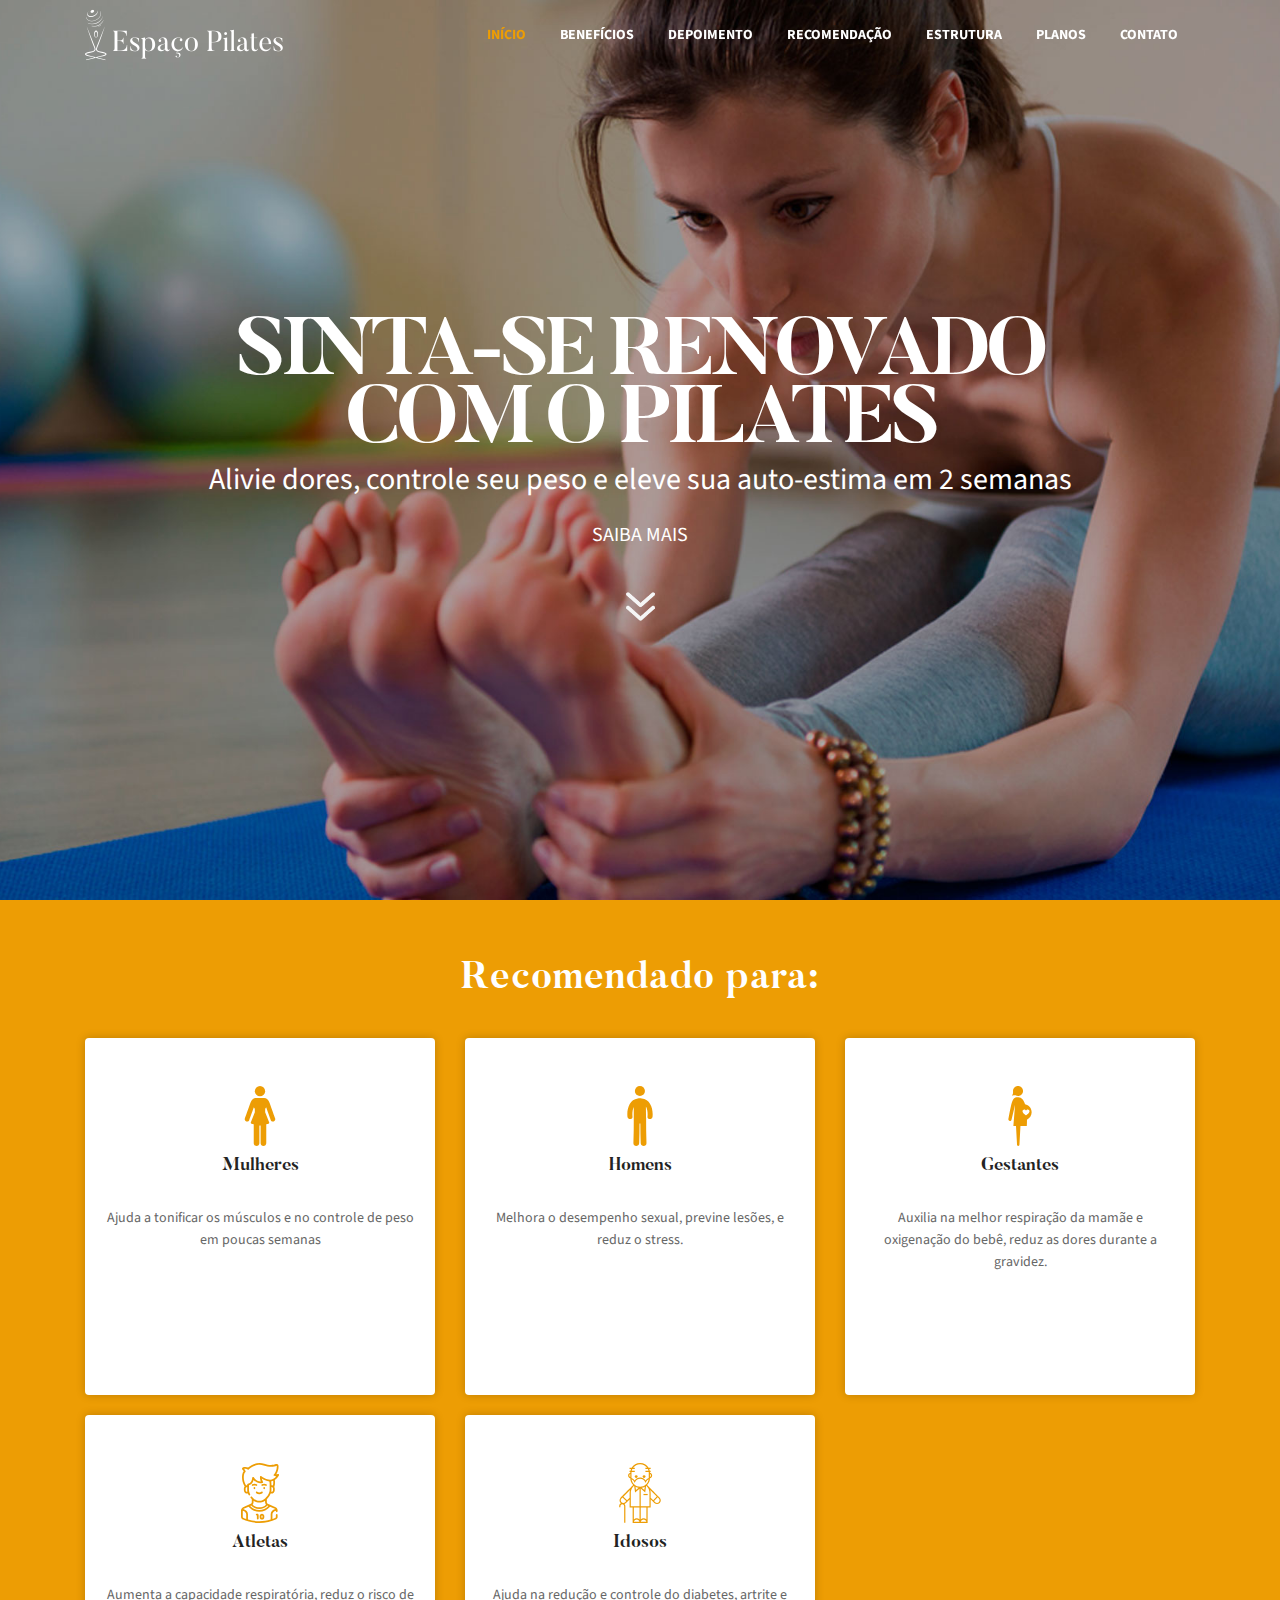
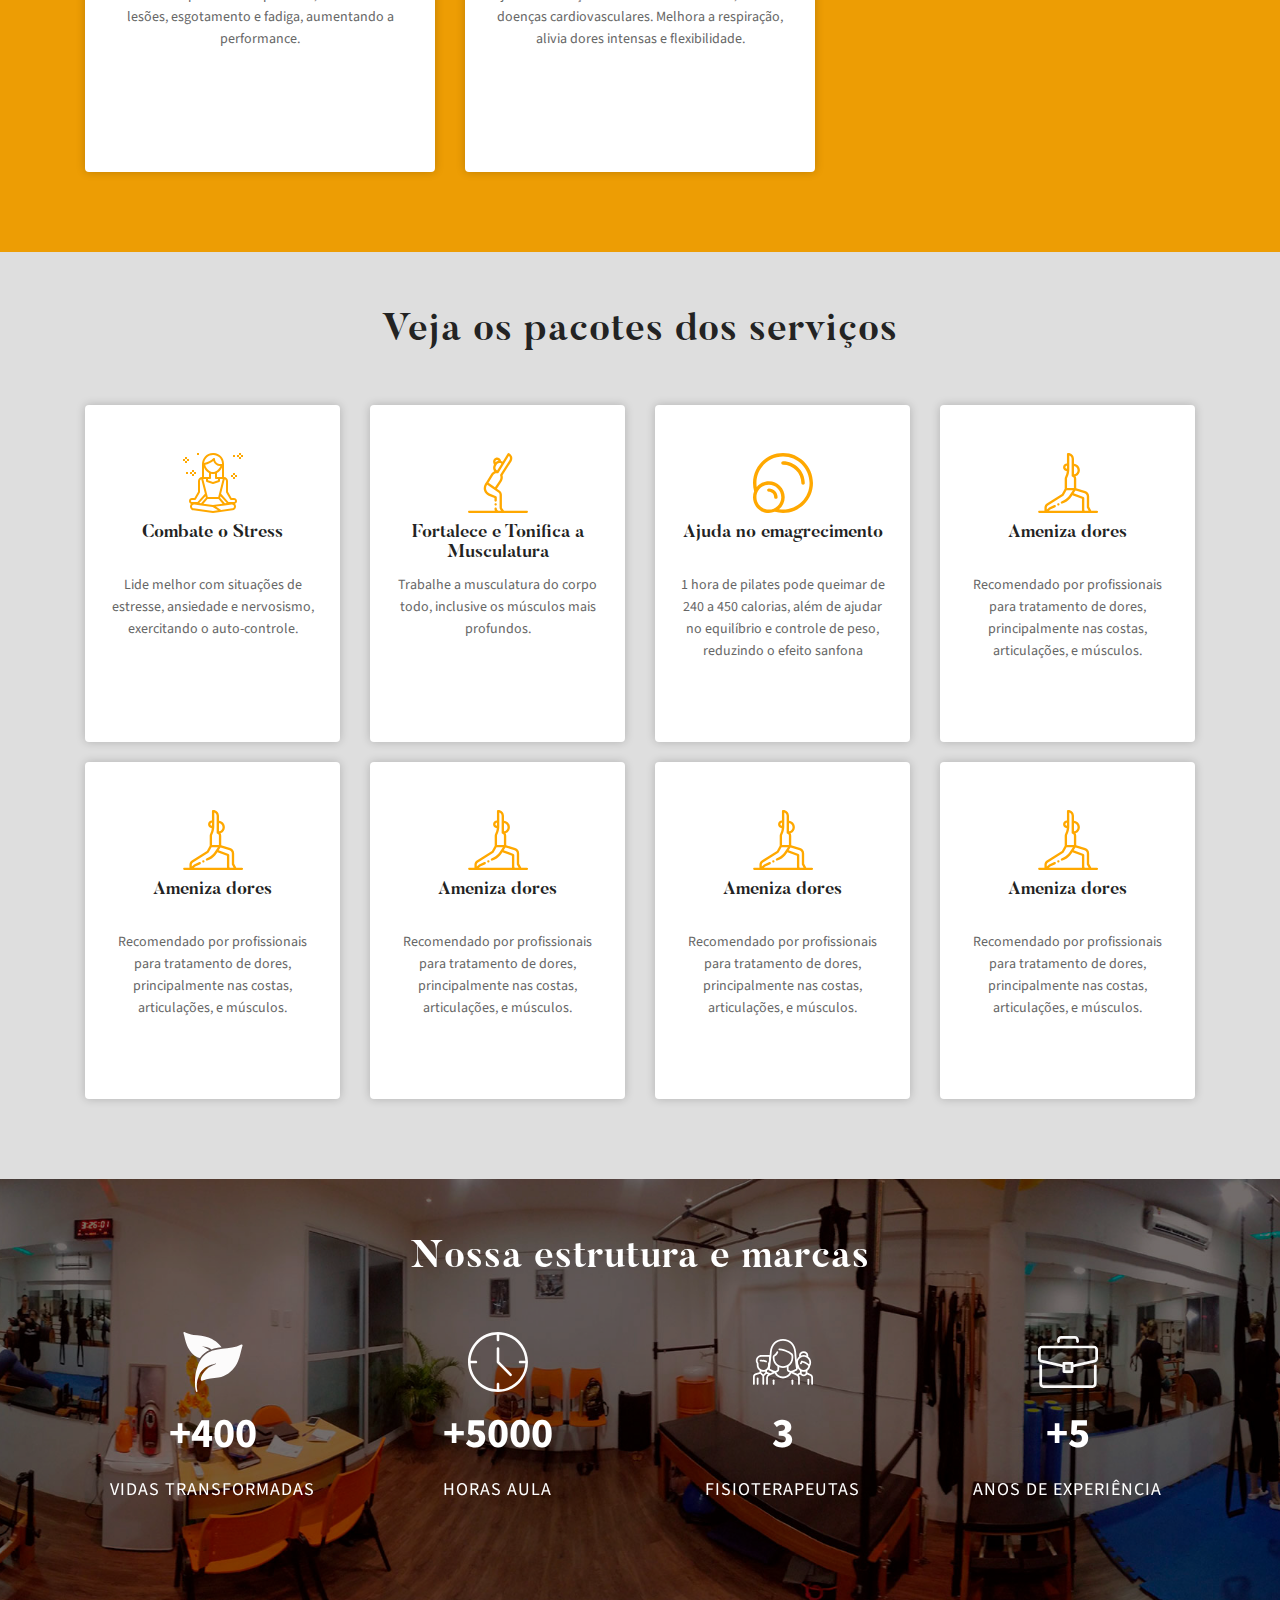
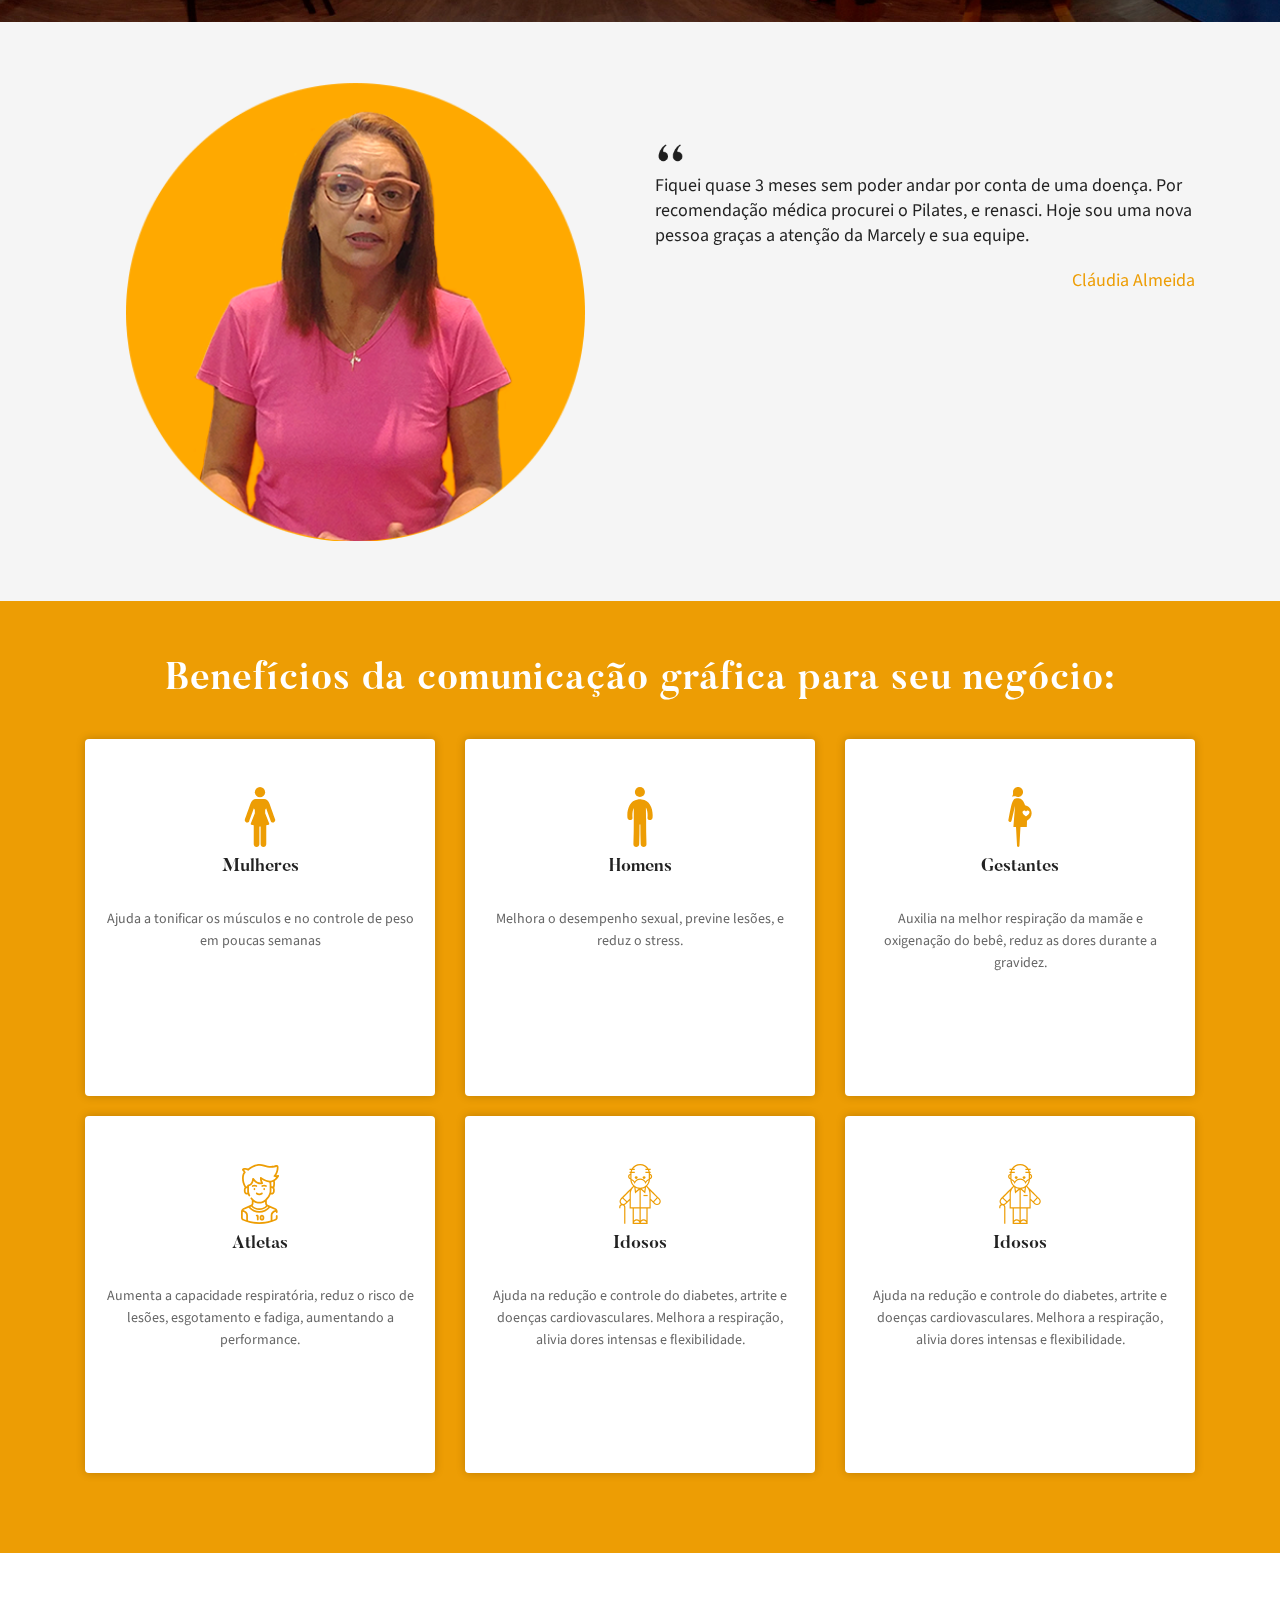
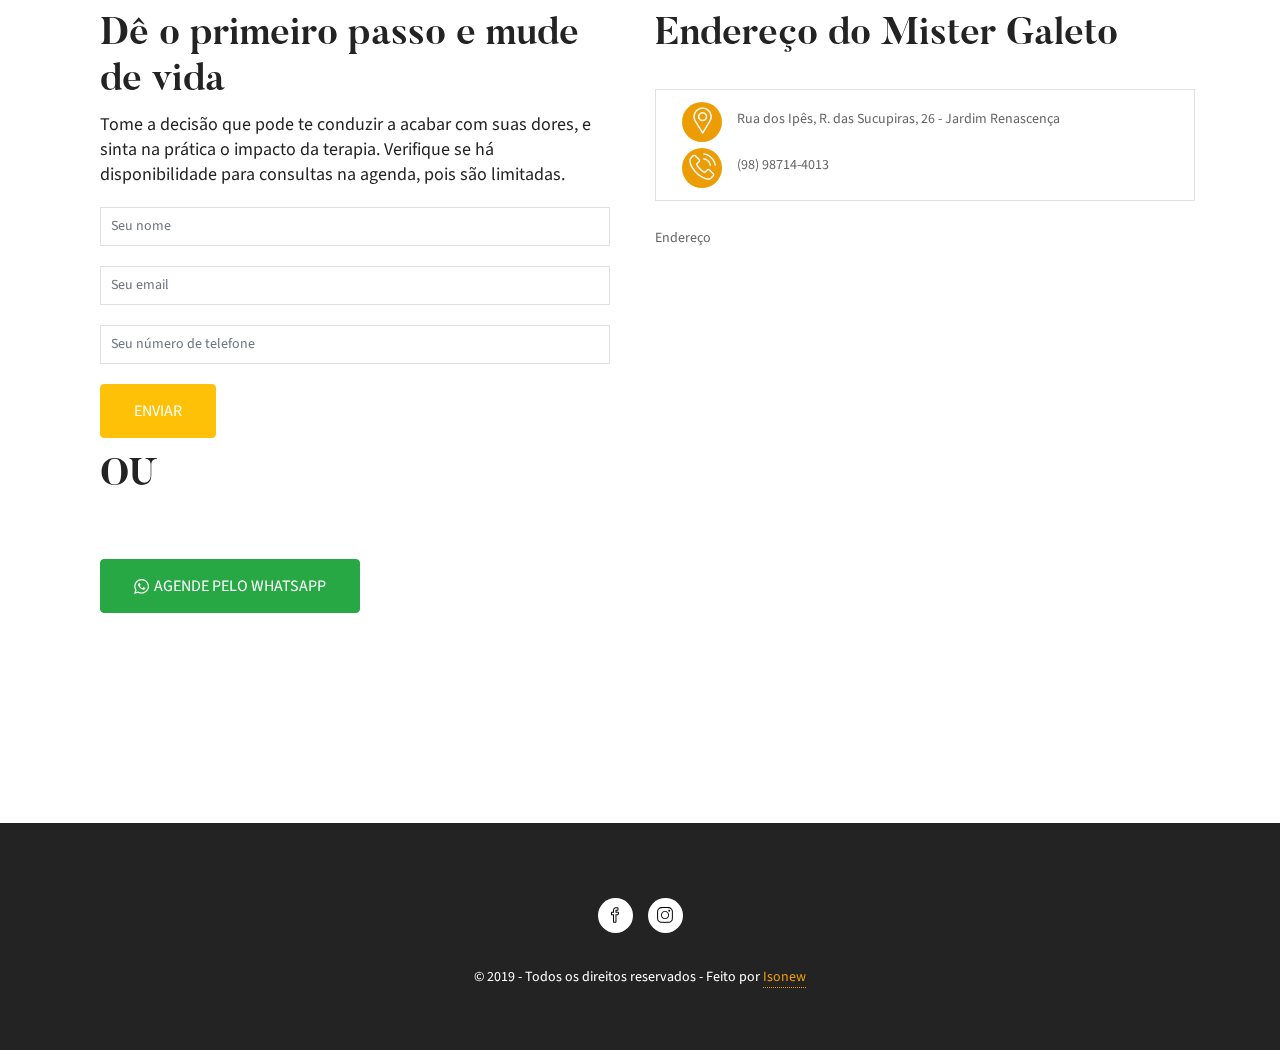
==== commit 4fee4956: "Começo" ====
--- a/index.html
+++ b/index.html
@@ -196,90 +196,6 @@
 
 </header>
 <!-- Header Area wrapper End -->
-
-<!-- Services Section Start -->
-<section id="beneficios" class="services section-padding" style="background: #DEDEDE">
-    <h2 class="section-title">Benefícios Surpreendentes do Pilates
-    </h2>
-    <div class="container" style="text-align: justify; padding-bottom: 30px;">
-    </div>
-    <div class="container">
-        <div class="row">
-            <!-- Services item -->
-            <div class="col-md-6 col-lg-3 col-xs-12" style="margin-bottom: 20px;">
-                <div class="services-item">
-                    <div class="icon">
-                        <img src="assets/img/b01.svg" alt="Beneficio 1">
-                    </div>
-                    <div class="services-content">
-                        <h3>Combate o Stress</h3>
-                        <p>Lide melhor com situações de estresse, ansiedade e nervosismo,  exercitando o auto-controle.</p>
-                    </div>
-                </div>
-            </div>
-            <!-- Services item -->
-            <div class="col-md-6 col-lg-3 col-xs-12" style="margin-bottom: 20px;">
-                <div class="services-item">
-                    <div class="icon">
-                        <img src="assets/img/b02.svg" alt="Beneficio 2">
-                    </div>
-                    <div class="services-content">
-                        <h3>Fortalece e Tonifica a Musculatura</h3>
-                        <p>Trabalhe a musculatura do corpo todo, inclusive os músculos mais profundos.</p>
-                    </div>
-                </div>
-            </div>
-            <!-- Services item -->
-            <div class="col-md-6 col-lg-3 col-xs-12" style="margin-bottom: 20px;">
-                <div class="services-item">
-                    <div class="icon">
-                        <img src="assets/img/b03.svg" alt="Beneficio 3">
-                    </div>
-                    <div class="services-content">
-                        <h3>Ajuda no emagrecimento</h3>
-                        <p>1 hora de pilates pode queimar de 240 a 450 calorias, além de ajudar no equilíbrio e controle de peso, reduzindo o efeito sanfona</p>
-                    </div>
-                </div>
-            </div>
-
-            <div class="col-md-6 col-lg-3 col-xs-12" style="margin-bottom: 20px;">
-                <div class="services-item">
-                    <div class="icon">
-                        <img src="assets/img/b04.svg" alt="Beneficio 4">
-                    </div>
-                    <div class="services-content">
-                        <h3>Ameniza dores</h3>
-                        <p>Recomendado por profissionais para tratamento de dores, principalmente nas costas, articulações, e músculos.
-                        </p>
-                    </div>
-                </div>
-            </div>
-        </div>
-    </div>
-</section>
-
-<!-- sobre Section Start -->
-<section id="depoimento" class="section-padding">
-    <div class="container">
-        <div class="row">
-            <div class="col-lg-6 col-md-6 col-sm-12 col-xs-12">
-                <div class="img-thumb">
-                    <img src="assets/img/Depoimento.png" style="width:100%;max-width: 85%" alt="Depoimento">
-                </div>
-            </div>
-            <div class="col-lg-6 col-md-6 col-sm-12 col-xs-12">
-                <div class="profile-wrapper">
-                    <span></span>
-                    <p>Fiquei quase 3 meses sem poder andar por conta de uma doença. Por recomendação médica procurei o Pilates, e renasci. Hoje sou uma nova pessoa graças a atenção da Marcely e sua equipe.</p>
-                    <p class="d-nome">Cláudia Almeida</p>
-                </div>
-
-            </div>
-        </div>
-    </div>
-</section>
-
-
 <!-- Services Section Start -->
 <section id="recomendacao" class="services section-padding">
     <h2 class="section-title" style="color: #fff!important;margin-bottom: 40px">Recomendado para:</h2>
@@ -351,7 +267,119 @@
         </div>
     </div>
 </section>
-
+<!-- Services Section Start -->
+<section id="beneficios" class="services section-padding" style="background: #DEDEDE">
+    <h2 class="section-title">Veja os pacotes dos serviços
+    </h2>
+    <div class="container" style="text-align: justify; padding-bottom: 30px;">
+    </div>
+    <div class="container">
+        <div class="row">
+            <!-- Services item -->
+            <div class="col-md-6 col-lg-3 col-xs-12" style="margin-bottom: 20px;">
+                <div class="services-item">
+                    <div class="icon">
+                        <img src="assets/img/b01.svg" alt="Beneficio 1">
+                    </div>
+                    <div class="services-content">
+                        <h3>Combate o Stress</h3>
+                        <p>Lide melhor com situações de estresse, ansiedade e nervosismo,  exercitando o auto-controle.</p>
+                    </div>
+                </div>
+            </div>
+            <!-- Services item -->
+            <div class="col-md-6 col-lg-3 col-xs-12" style="margin-bottom: 20px;">
+                <div class="services-item">
+                    <div class="icon">
+                        <img src="assets/img/b02.svg" alt="Beneficio 2">
+                    </div>
+                    <div class="services-content">
+                        <h3>Fortalece e Tonifica a Musculatura</h3>
+                        <p>Trabalhe a musculatura do corpo todo, inclusive os músculos mais profundos.</p>
+                    </div>
+                </div>
+            </div>
+            <!-- Services item -->
+            <div class="col-md-6 col-lg-3 col-xs-12" style="margin-bottom: 20px;">
+                <div class="services-item">
+                    <div class="icon">
+                        <img src="assets/img/b03.svg" alt="Beneficio 3">
+                    </div>
+                    <div class="services-content">
+                        <h3>Ajuda no emagrecimento</h3>
+                        <p>1 hora de pilates pode queimar de 240 a 450 calorias, além de ajudar no equilíbrio e controle de peso, reduzindo o efeito sanfona</p>
+                    </div>
+                </div>
+            </div>
+
+            <div class="col-md-6 col-lg-3 col-xs-12" style="margin-bottom: 20px;">
+                <div class="services-item">
+                    <div class="icon">
+                        <img src="assets/img/b04.svg" alt="Beneficio 4">
+                    </div>
+                    <div class="services-content">
+                        <h3>Ameniza dores</h3>
+                        <p>Recomendado por profissionais para tratamento de dores, principalmente nas costas, articulações, e músculos.
+                        </p>
+                    </div>
+                </div>
+            </div>
+
+            <div class="col-md-6 col-lg-3 col-xs-12" style="margin-bottom: 20px;">
+                <div class="services-item">
+                    <div class="icon">
+                        <img src="assets/img/b04.svg" alt="Beneficio 4">
+                    </div>
+                    <div class="services-content">
+                        <h3>Ameniza dores</h3>
+                        <p>Recomendado por profissionais para tratamento de dores, principalmente nas costas, articulações, e músculos.
+                        </p>
+                    </div>
+                </div>
+            </div>
+
+            <div class="col-md-6 col-lg-3 col-xs-12" style="margin-bottom: 20px;">
+                <div class="services-item">
+                    <div class="icon">
+                        <img src="assets/img/b04.svg" alt="Beneficio 4">
+                    </div>
+                    <div class="services-content">
+                        <h3>Ameniza dores</h3>
+                        <p>Recomendado por profissionais para tratamento de dores, principalmente nas costas, articulações, e músculos.
+                        </p>
+                    </div>
+                </div>
+            </div>
+
+            <div class="col-md-6 col-lg-3 col-xs-12" style="margin-bottom: 20px;">
+                <div class="services-item">
+                    <div class="icon">
+                        <img src="assets/img/b04.svg" alt="Beneficio 4">
+                    </div>
+                    <div class="services-content">
+                        <h3>Ameniza dores</h3>
+                        <p>Recomendado por profissionais para tratamento de dores, principalmente nas costas, articulações, e músculos.
+                        </p>
+                    </div>
+                </div>
+            </div>
+
+
+            <div class="col-md-6 col-lg-3 col-xs-12" style="margin-bottom: 20px;">
+                <div class="services-item">
+                    <div class="icon">
+                        <img src="assets/img/b04.svg" alt="Beneficio 4">
+                    </div>
+                    <div class="services-content">
+                        <h3>Ameniza dores</h3>
+                        <p>Recomendado por profissionais para tratamento de dores, principalmente nas costas, articulações, e músculos.
+                        </p>
+                    </div>
+                </div>
+            </div>
+        </div>
+    </div>
+</section>
 <section id="estrutura" class="counter-section section-padding">
     <h2 class="section-title" style="color: #fff!important;">Nossa estrutura e marcas</h2>
     <div class="container">
@@ -399,19 +427,110 @@
     </div>
 </section>
 
-<section id="planos" class="counter-section section-padding">
-    <h2 class="section-title">Como funciona nossos planos:</h2>
-    <p style="text-align: center; margin-bottom: 20px">Planeje seu tratamento de acordo com seus objetivos e sua agenda. Veja abaixo nossos planos que vão mudar sua vida:
-    </p>
+<!-- sobre Section Start -->
+<section id="depoimento" class="section-padding">
     <div class="container">
         <div class="row">
-            <div class="col-lg-12">
-              <img class="planos-desk" src="assets/img/planos.png" alt="Planos">
+            <div class="col-lg-6 col-md-6 col-sm-12 col-xs-12">
+                <div class="img-thumb">
+                    <img src="assets/img/Depoimento.png" style="width:100%;max-width: 85%" alt="Depoimento">
+                </div>
+            </div>
+            <div class="col-lg-6 col-md-6 col-sm-12 col-xs-12">
+                <div class="profile-wrapper">
+                    <span></span>
+                    <p>Fiquei quase 3 meses sem poder andar por conta de uma doença. Por recomendação médica procurei o Pilates, e renasci. Hoje sou uma nova pessoa graças a atenção da Marcely e sua equipe.</p>
+                    <p class="d-nome">Cláudia Almeida</p>
+                </div>
+
             </div>
         </div>
     </div>
 </section>
 
+<!-- Services Section Start -->
+<section id="recomendacao" class="services section-padding">
+    <h2 class="section-title" style="color: #fff!important;margin-bottom: 40px">Benefícios da comunicação gráfica para seu negócio:</h2>
+
+    <div class="container">
+        <div class="row">
+            <!-- Services item -->
+            <div class="col-md-4 col-lg-4 col-xs-12" style="margin-bottom: 20px;">
+                <div class="services-item">
+                    <div class="icon">
+                        <img src="assets/img/girl.svg" alt="Beneficio 1">
+                    </div>
+                    <div class="services-content">
+                        <h3>Mulheres</h3>
+                        <p>Ajuda a tonificar os músculos e no controle de peso em poucas semanas</p>
+                    </div>
+                </div>
+            </div>
+            <!-- Services item -->
+            <div class="col-md-4 col-lg-4 col-xs-12" style="margin-bottom: 20px;">
+                <div class="services-item">
+                    <div class="icon">
+                        <img src="assets/img/standing-up-man-.svg" alt="Beneficio 1">
+                    </div>
+                    <div class="services-content">
+                        <h3>Homens</h3>
+                        <p>Melhora o desempenho sexual, previne lesões, e reduz o stress.</p>
+                    </div>
+                </div>
+            </div>
+            <!-- Services item -->
+            <div class="col-md-4 col-lg-4 col-xs-12" style="margin-bottom: 20px;">
+                <div class="services-item">
+                    <div class="icon">
+                        <img src="assets/img/pregnant-woman.svg" alt="Beneficio 1">
+                    </div>
+                    <div class="services-content">
+                        <h3>Gestantes</h3>
+                        <p>Auxilia na melhor respiração da mamãe e oxigenação do bebê, reduz as dores durante a gravidez.
+                        </p>
+                    </div>
+                </div>
+            </div>
+
+            <div class="col-md-4 col-lg-4 col-xs-12" style="margin-bottom: 20px;">
+                <div class="services-item">
+                    <div class="icon">
+                        <img src="assets/img/soccer-player.svg" alt="Beneficio 1">
+                    </div>
+                    <div class="services-content">
+                        <h3>Atletas</h3>
+                        <p>Aumenta a capacidade respiratória, reduz o risco de lesões, esgotamento e fadiga, aumentando a performance.</p>
+                    </div>
+                </div>
+            </div>
+
+            <div class="col-md-4 col-lg-4 col-xs-12" style="margin-bottom: 20px;">
+                <div class="services-item">
+                    <div class="icon">
+                        <img src="assets/img/old-man.svg" alt="Beneficio 1">
+                    </div>
+                    <div class="services-content">
+                        <h3>Idosos</h3>
+                        <p>Ajuda na redução e controle do diabetes, artrite e doenças cardiovasculares. Melhora a respiração, alivia dores intensas e flexibilidade.
+                        </p>
+                    </div>
+                </div>
+            </div>
+            <div class="col-md-4 col-lg-4 col-xs-12" style="margin-bottom: 20px;">
+                <div class="services-item">
+                    <div class="icon">
+                        <img src="assets/img/old-man.svg" alt="Beneficio 1">
+                    </div>
+                    <div class="services-content">
+                        <h3>Idosos</h3>
+                        <p>Ajuda na redução e controle do diabetes, artrite e doenças cardiovasculares. Melhora a respiração, alivia dores intensas e flexibilidade.
+                        </p>
+                    </div>
+                </div>
+            </div>
+        </div>
+    </div>
+</section>
 
 <section id="contato" class="section-padding">
     <div class="contato-form">
@@ -419,32 +538,48 @@
             <div class="row contato-form-area">
                 <div class="col-md-6 col-lg-6 col-sm-12">
                     <div class="contato-block">
-                        <h2>Aula Experimental Gratuita e Limitada</h2>
-                        <p class="t-c">Tome a decisão que vai transformar sua vida e sinta na prática o impacto do Pilates</p>
-                        <div class="row">
-                            <a class="btn  btn-success btn-lg" style="margin-top: 10%"
-                               onClick="fbq('track', 'Whatsapp-home');" id="whatsapp-home"
-                               href="https://api.whatsapp.com/send?phone=+559184132294&text=Te%20conheci%20pela%20internet.%20Quero%20mais%20informa%C3%A7%C3%B5es."><img
-                                    style="width: 15px; height: 15px; margin-right: 5px" src="data:image/svg+xml;base64,
-                               [base64]">Agende pelo Whatsapp</a>
-                        </div>
+                        <h2>Dê o primeiro passo e mude de vida</h2>
+                        <p class="t-c">Tome a decisão que pode te conduzir a acabar com suas dores, e sinta na prática o
+                            impacto da terapia. Verifique se há disponibilidade para consultas na agenda, pois são
+                            limitadas.</p>
+
+                        <form method="post" action="https://briskforms.com/go/fad7b71acb4a874ef1556aa15034f93c">
+                            <div class="form-group">
+                                <input type="text" name="name" placeholder="Seu nome" required="" class="form-control">
+                                <input type="email" name="email" required="" class="form-control" placeholder="Seu email">
+                                <input type="tel" name="telefone" placeholder="Seu número de telefone" class="form-control">
+                                <input type="submit" value="Enviar" class="btn btn-warning btn-lg">
+                            </div>
+                        </form>
+                        <h3>OU</h3>
+                        <a class="btn  btn-success btn-lg" style="margin-top: 10%" onclick="fbq('track', 'Whatsapp-page-depressao');" id="whatsapp-page-depressao" href="https://api.whatsapp.com/send?phone=+5591988020025&amp;text=Oi%20Roberta,%20tudo%20bem?%20Gostaria%20de%20mais%20informa%C3%A7%C3%B5es%20sobre%20consultas"><img style="width: 15px; height: 15px; margin-right: 5px" src="data:image/svg+xml;base64,&#10;                               [base64]">Agende
+                            pelo Whatsapp</a>
                     </div>
                 </div>
                 <div class="col-md-6 col-lg-6 col-sm-12">
                     <div class="footer-right-area">
-                        <div class="profile-wrapper">
-                            <span></span>
-                            <p>Na aula experimental tive o contato real com o Pilates e naquele momento senti que vida seria outra dali em diante.</p>
-                            <p class="d-nome">Cintia Rodrigues</p>
+                        <h2>Endereço do Mister Galeto</h2>
+                        <div class="footer-right-contact">
+                            <div class="single-contact">
+                                <div class="contact-icon">
+                                    <img class="i02" src="assets/img/icones/i02.png" style="width: 27px; height: 27px;margin-top: -5px;" alt="Icone contato">
+                                </div>
+                                <p>Rua dos Ipês, R. das Sucupiras, 26 - Jardim Renascença</p>
+                            </div>
+                            <div class="single-contact">
+                                <div class="contact-icon">
+                                    <img src="assets/img/icones/i01.png" style="margin-top: -5px;width: 27px; height: 27px;" alt="Icone contato 03">
+                                </div>
+                                <p><a href="tel:98 98714-4013">(98) 98714-4013</a></p>
+                            </div>
                         </div>
                     </div>
-                </div>
-                 <div class="col-md-12">
-                     <object style="border:0; height: 450px; width: 100%;"
-                             data="https://www.google.com/maps/embed?pb=!1m18!1m12!1m3!1d3988.555953709245!2d-48.47093098465901!3d-1.4413361362229276!2m3!1f0!2f0!3f0!3m2!1i1024!2i768!4f13.1!3m3!1m2!1s0x92a48c1755d81843%3A0x40f78cef1a746e68!2sTravessa+Curuz%C3%BA%2C+1416+-+Marco%2C+Bel%C3%A9m+-+PA%2C+66085-431!5e0!3m2!1spt-BR!2sbr!4v1551386532780">
-                         Endereço
-                     </object>
-                 </div>
+                    <br>
+                    <object style="border:0; height: 450px; width: 100%;"
+                            data="https://www.google.com/maps/embed?pb=!1m18!1m12!1m3!1d3988.555953709245!2d-48.47093098465901!3d-1.4413361362229276!2m3!1f0!2f0!3f0!3m2!1i1024!2i768!4f13.1!3m3!1m2!1s0x92a48c1755d81843%3A0x40f78cef1a746e68!2sTravessa+Curuz%C3%BA%2C+1416+-+Marco%2C+Bel%C3%A9m+-+PA%2C+66085-431!5e0!3m2!1spt-BR!2sbr!4v1551386532780">
+                        Endereço
+                    </object>
+                </div>
             </div>
         </div>
     </div>
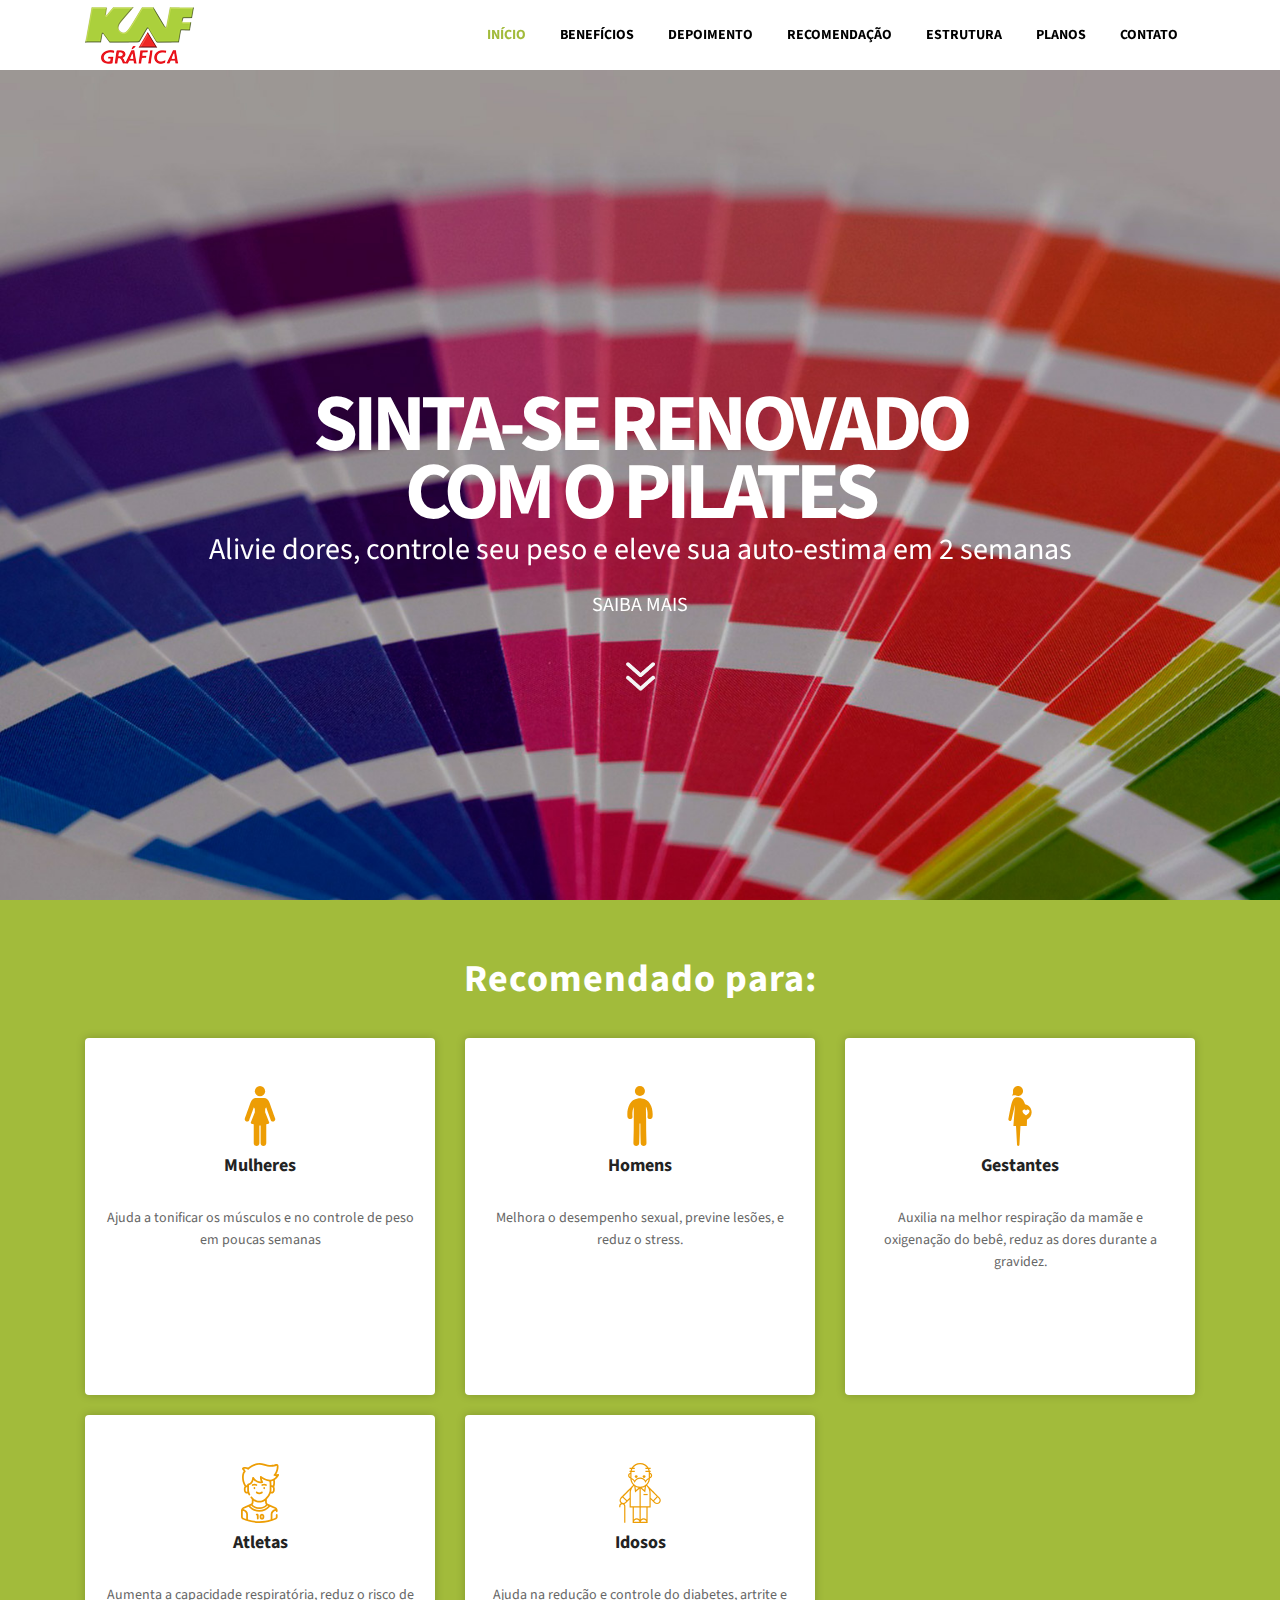
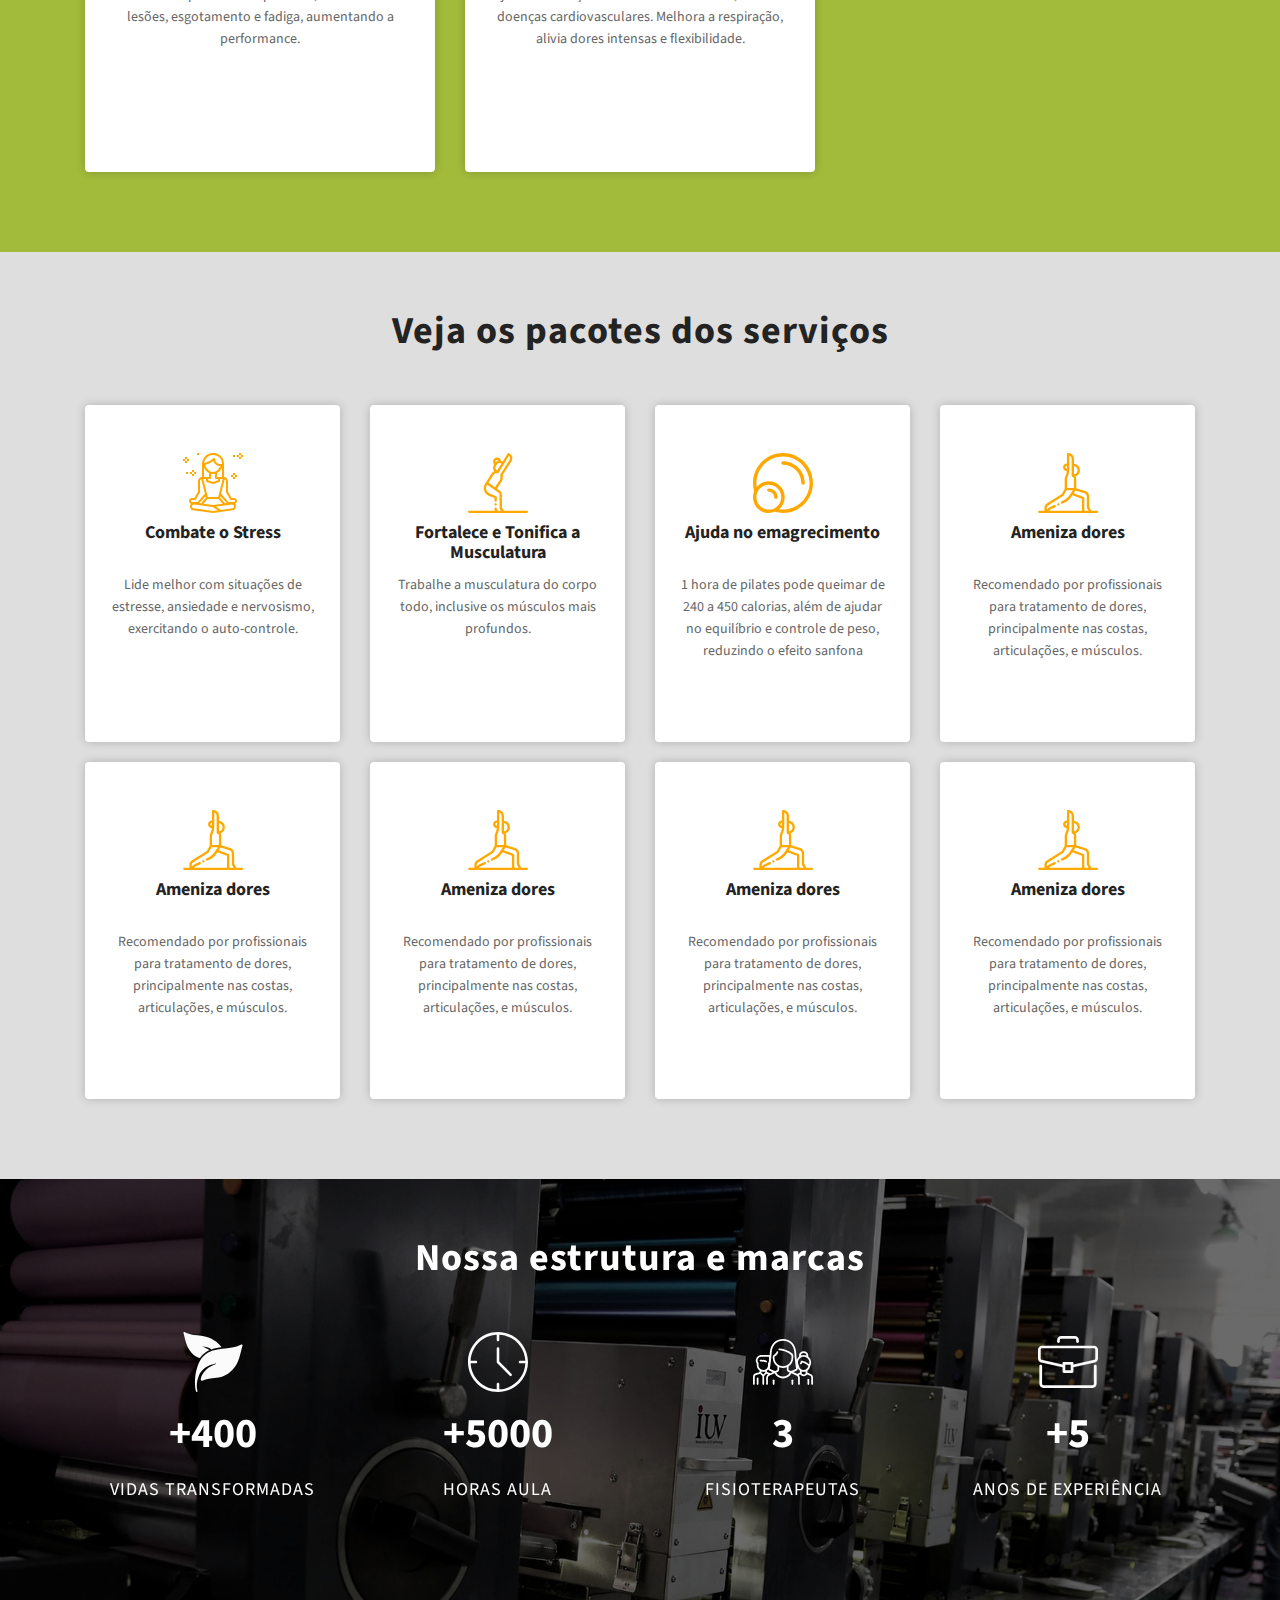
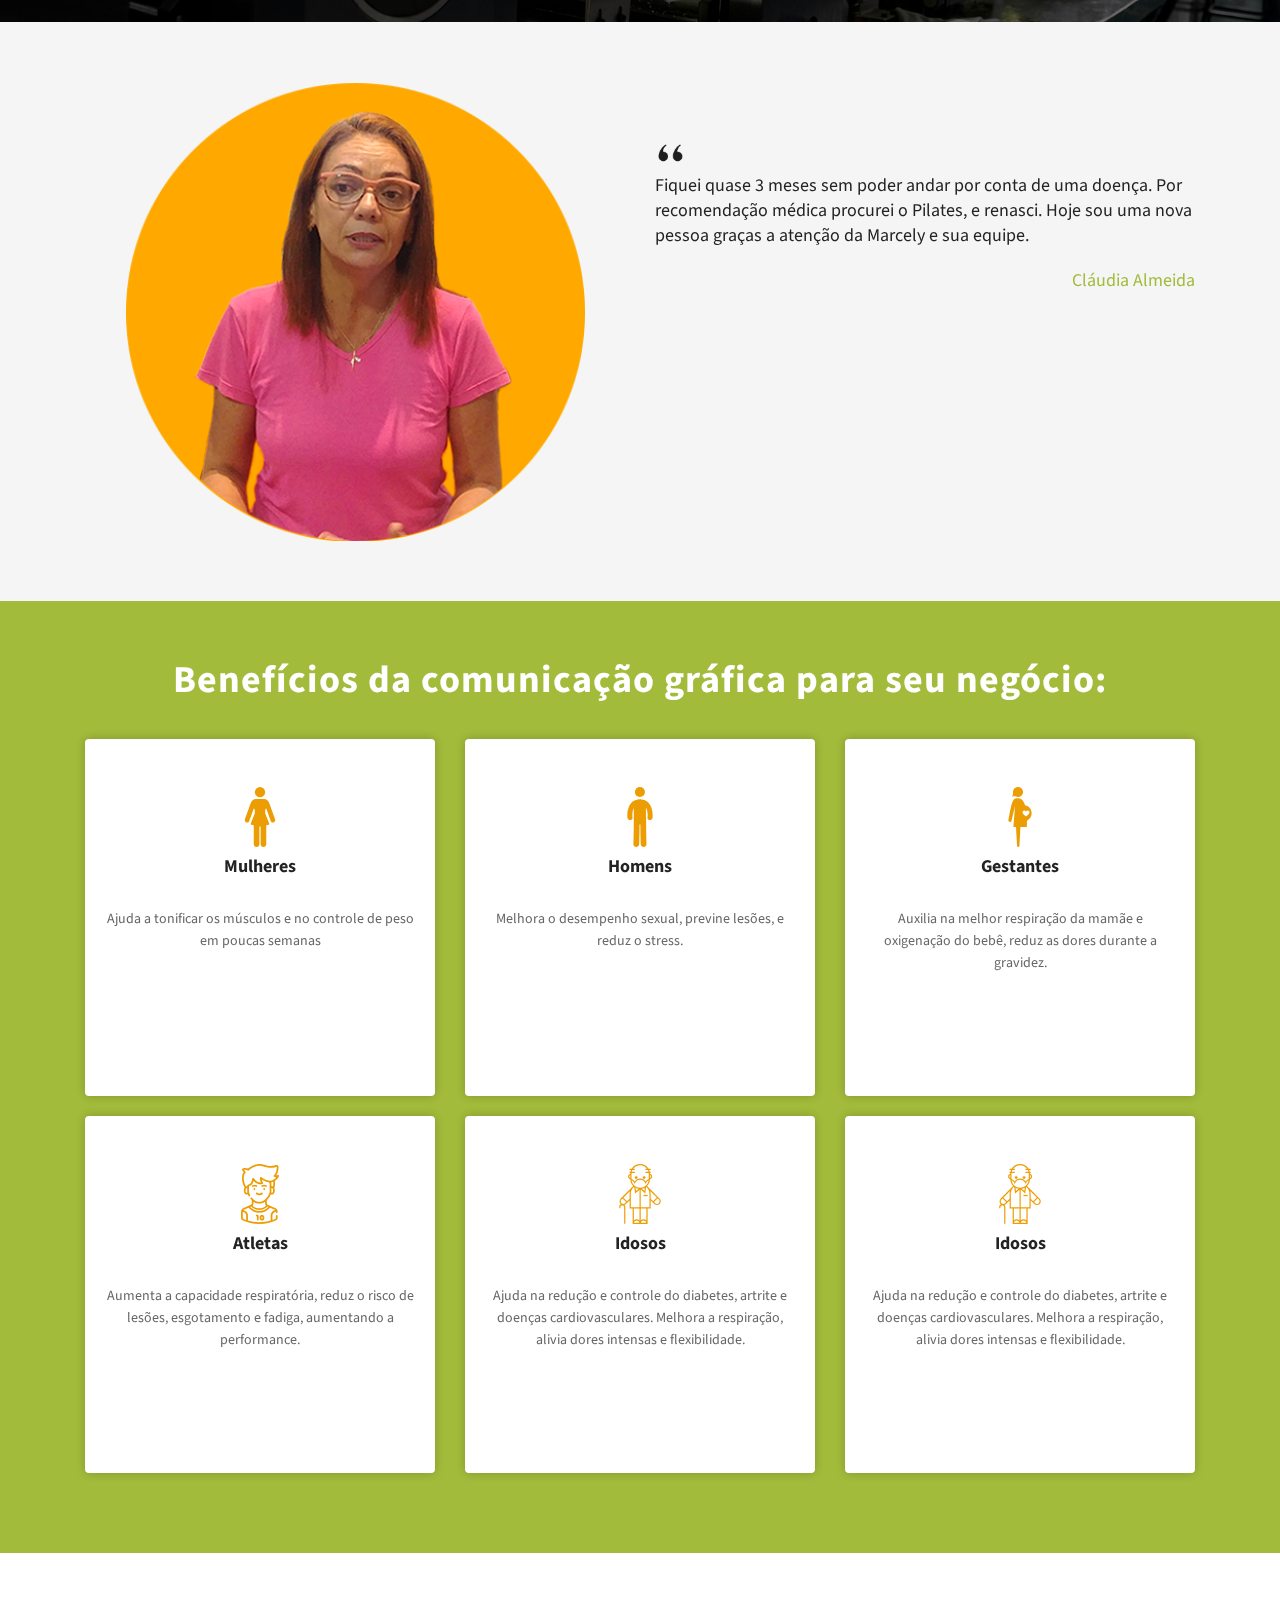
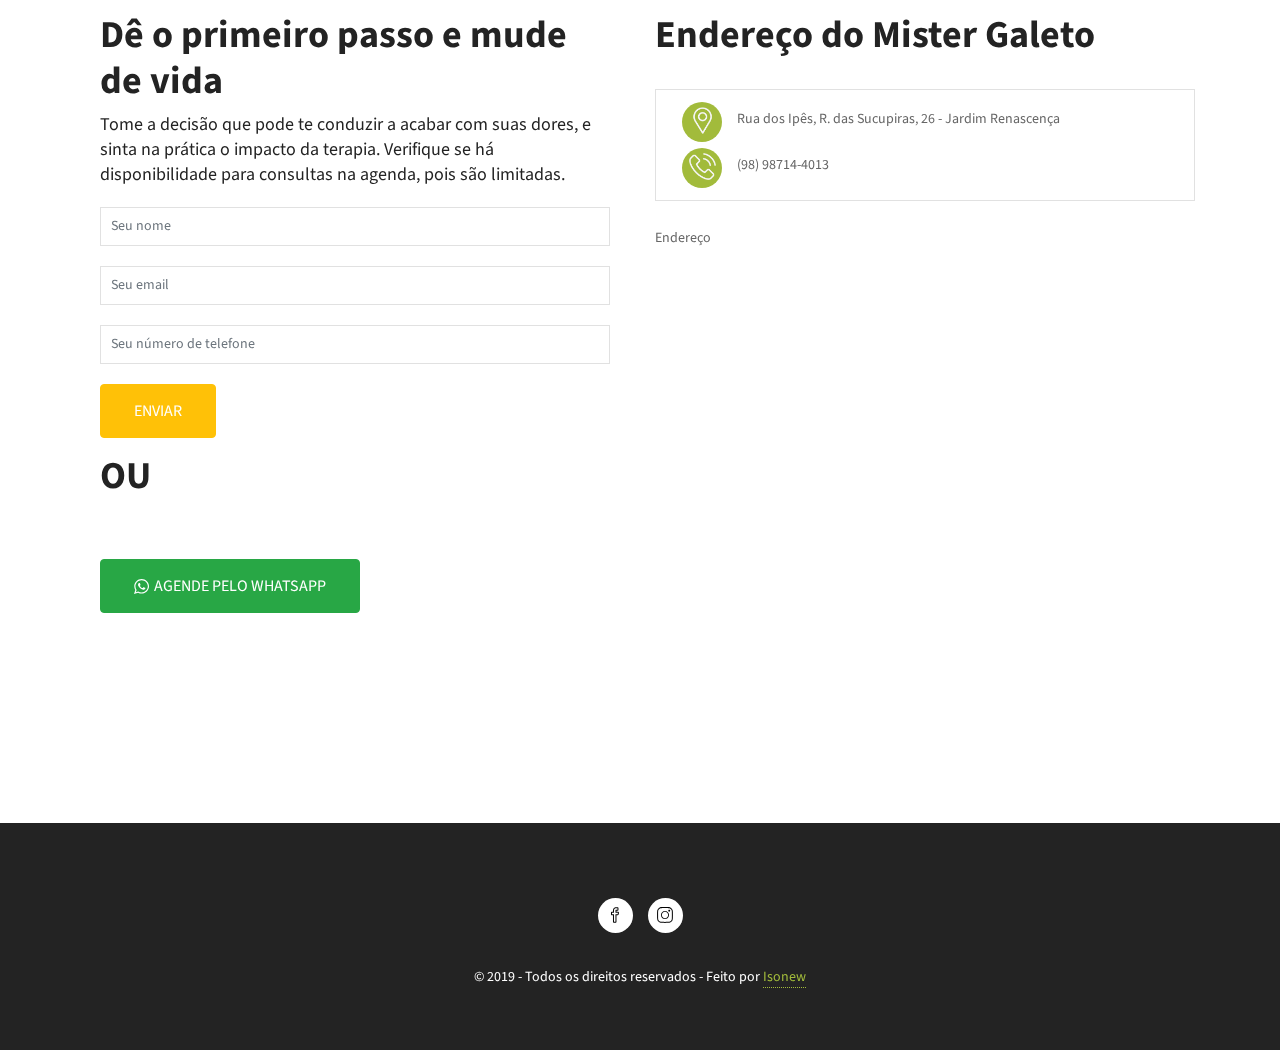
==== commit 76f571ea: "Começo" ====
--- a/index.html
+++ b/index.html
@@ -5,7 +5,7 @@
     <meta charset="utf-8">
     <meta name="viewport" content="width=device-width, initial-scale=1, shrink-to-fit=no">
 
-    <title>Espaço Pilates - Bem estar e Qualidade de Vida</title>
+    <title>Kaf Gráfica - A sua gráfica em São Luis</title>
 
     <meta name="google-site-verification" content="dijahSDpUQLIMA2-m_rZ0xHG1wcmXDMltN6pI7Lbz-c" />
 
@@ -46,47 +46,9 @@
         "logo": "https:\/\/espacopilatesbelem.com.br\/assets\/img\/lgo-m.png"
     }</script>
 
-    <!-- Google Tag Manager -->
-    <script>(function(w,d,s,l,i){w[l]=w[l]||[];w[l].push({'gtm.start':
-            new Date().getTime(),event:'gtm.js'});var f=d.getElementsByTagName(s)[0],
-        j=d.createElement(s),dl=l!='dataLayer'?'&l='+l:'';j.async=true;j.src=
-        'https://www.googletagmanager.com/gtm.js?id='+i+dl;f.parentNode.insertBefore(j,f);
-    })(window,document,'script','dataLayer','GTM-WGPVQK9');</script>
-    <!-- End Google Tag Manager -->
-
-    <!-- Global site tag (gtag.js) - Google Analytics -->
-    <script async src="https://www.googletagmanager.com/gtag/js?id=UA-135475677-1"></script>
-    <script>
-        window.dataLayer = window.dataLayer || [];
-        function gtag(){dataLayer.push(arguments);}
-        gtag('js', new Date());
-
-        gtag('config', 'UA-135475677-1');
-    </script>
-    <!-- Facebook Pixel Code -->
-    <script>
-        !function(f,b,e,v,n,t,s)
-        {if(f.fbq)return;n=f.fbq=function(){n.callMethod?
-            n.callMethod.apply(n,arguments):n.queue.push(arguments)};
-            if(!f._fbq)f._fbq=n;n.push=n;n.loaded=!0;n.version='2.0';
-            n.queue=[];t=b.createElement(e);t.async=!0;
-            t.src=v;s=b.getElementsByTagName(e)[0];
-            s.parentNode.insertBefore(t,s)}(window, document,'script',
-            'https://connect.facebook.net/en_US/fbevents.js');
-        fbq('init', '808171399583040');
-        fbq('track', 'PageView');
-    </script>
+
 </head>
 <body>
-<noscript><img height="1" width="1" style="display:none"
-               src="https://www.facebook.com/tr?id=808171399583040&ev=PageView&noscript=1"
-/></noscript>
-
-<!-- End Facebook Pixel Code -->
-<!-- Google Tag Manager (noscript) -->
-<noscript><iframe src="https://www.googletagmanager.com/ns.html?id=GTM-WGPVQK9"
-                  height="0" width="0" style="display:none;visibility:hidden"></iframe></noscript>
-<!-- End Google Tag Manager (noscript) -->
 <header id="header-wrap">
     <nav class="navbar navbar-expand-lg fixed-top scrolling-navbar indigo">
         <div class="container">
--- a/assets/css/style.css
+++ b/assets/css/style.css
@@ -157,7 +157,7 @@
 h1, h2, h3, h4, h5, h6 {
     margin-top: 0;
     color: #232323 !important;
-    font-family: butler!important;
+
 }
 
 abbr[data-original-title], abbr[title] {
@@ -4077,7 +4077,7 @@
 }
 
 .navbar-dark .navbar-nav .active > .nav-link, .navbar-dark .navbar-nav .nav-link.active, .navbar-dark .navbar-nav .nav-link.show, .navbar-dark .navbar-nav .show > .nav-link {
-    color: #FFF
+    color: #000
 }
 
 .navbar-dark .navbar-toggler {
@@ -6310,7 +6310,7 @@
 }
 
 .fixed-bottom, .fixed-top {
-    position: fixed;
+    position: relative;
     right: 0;
     z-index: 1030;
     left: 0
@@ -11767,7 +11767,7 @@
     height: 40px;
     line-height: 40px;
     color: #FFF;
-    background: #ed9d04;
+    background: #a2bb3b;
     border-radius: 2px;
     text-align: center;
     transition: all .2s ease-in-out;
@@ -11993,6 +11993,7 @@
 }
 
 .top-nav-collapse {
+    position: fixed;
     z-index: 999999;
     top: 0 !important;
     min-height: 58px;
@@ -12001,6 +12002,7 @@
     animation-duration: 1s;
     -webkit-animation-fill-mode: both;
     animation-fill-mode: both;
+
     -webkit-animation-name: fadeInDown;
     animation-name: fadeInDown;
     background: #f5f5f5 !important
@@ -12022,15 +12024,16 @@
 
 .top-nav-collapse .navbar-nav .nav-link:hover {
     cursor: pointer;
-    color: #ed9d04 !important
+    color: #a2bb3b !important
 }
 
 .top-nav-collapse .navbar-nav li.active a.nav-link {
-    color: #ed9d04 !important
+    color: #a2bb3b !important
 }
 
 .indigo {
     background: transparent;
+
 }
 
 .dropdown-item.active, .dropdown-item:active, .menu-bg {
@@ -12051,7 +12054,7 @@
 }
 
 .navbar-expand-lg .navbar-nav .nav-link {
-    color: #fff;
+    color: #000;
     font-weight: 700;
     padding: 0 17px;
     margin-top: 15px;
@@ -12065,7 +12068,7 @@
 }
 
 .navbar-expand-lg .navbar-nav li .active > a, .navbar-expand-lg .navbar-nav li a:focus, .navbar-expand-lg .navbar-nav li a:hover {
-    color: #ed9d04;
+    color: #a2bb3b;
     outline: 0
 }
 
@@ -12074,7 +12077,7 @@
 }
 
 .navbar li.active a.nav-link {
-    color: #ed9d04
+    color: #a2bb3b
 }
 
 .dropdown-toggle::after {
@@ -12280,7 +12283,6 @@
 #hero-area {
     color: #FFF;
     overflow: hidden;
-    position: relative;
     display: flex;
     align-items: center;
 }
@@ -12458,7 +12460,7 @@
 }
 
 .services {
-    background:#ed9d04
+    background:#a2bb3b
 }
 
 .services-item {
@@ -12556,7 +12558,7 @@
 }
 
 .footer-right-contact .contact-icon {
-    background: #ed9d04;
+    background: #a2bb3b;
     color: #FFF;
     border-radius: 50%;
     font-size: 20px;
@@ -12616,8 +12618,8 @@
 }
 
 .footer-area .footer-text p a {
-    color: #ed9d04;
-    border-bottom: 1px dotted #ed9d04
+    color: #a2bb3b;
+    border-bottom: 1px dotted #a2bb3b
 }
 
 .footer-area .footer-text .nav-inline .nav-link {
@@ -13791,7 +13793,7 @@
 }
 
 .btn-alt:hover {
-    background: #ed9d04
+    background: #a2bb3b
 }
 
 @media (max-width: 768px) {
@@ -13948,7 +13950,7 @@
 #depoimento .profile-wrapper .d-nome {
     text-align: right;
     font-size: 18px;
-    color: #ed9d04 !important;
+    color: #a2bb3b !important;
     margin-bottom: 0;
 }
 
@@ -14066,7 +14068,7 @@
 .footer-right-area .profile-wrapper .d-nome {
     text-align: right;
     font-size: 18px;
-    color: #ed9d04 !important;
+    color: #a2bb3b !important;
     margin-bottom: 0;
 }
 
@@ -14100,16 +14102,16 @@
 }
 
 .controls .active, .slicknav_btn {
-    border-color: #ed9d04;
+    border-color: #a2bb3b;
 }
 
 
 .slicknav_menu .slicknav_icon-bar {
-    background: #ed9d04;
+    background: #a2bb3b;
 }
 
 .slicknav_nav .active, .slicknav_nav a:focus, .slicknav_nav a:hover {
-    color: #ed9d04;
+    color: #a2bb3b;
 }
 
 #planos {
